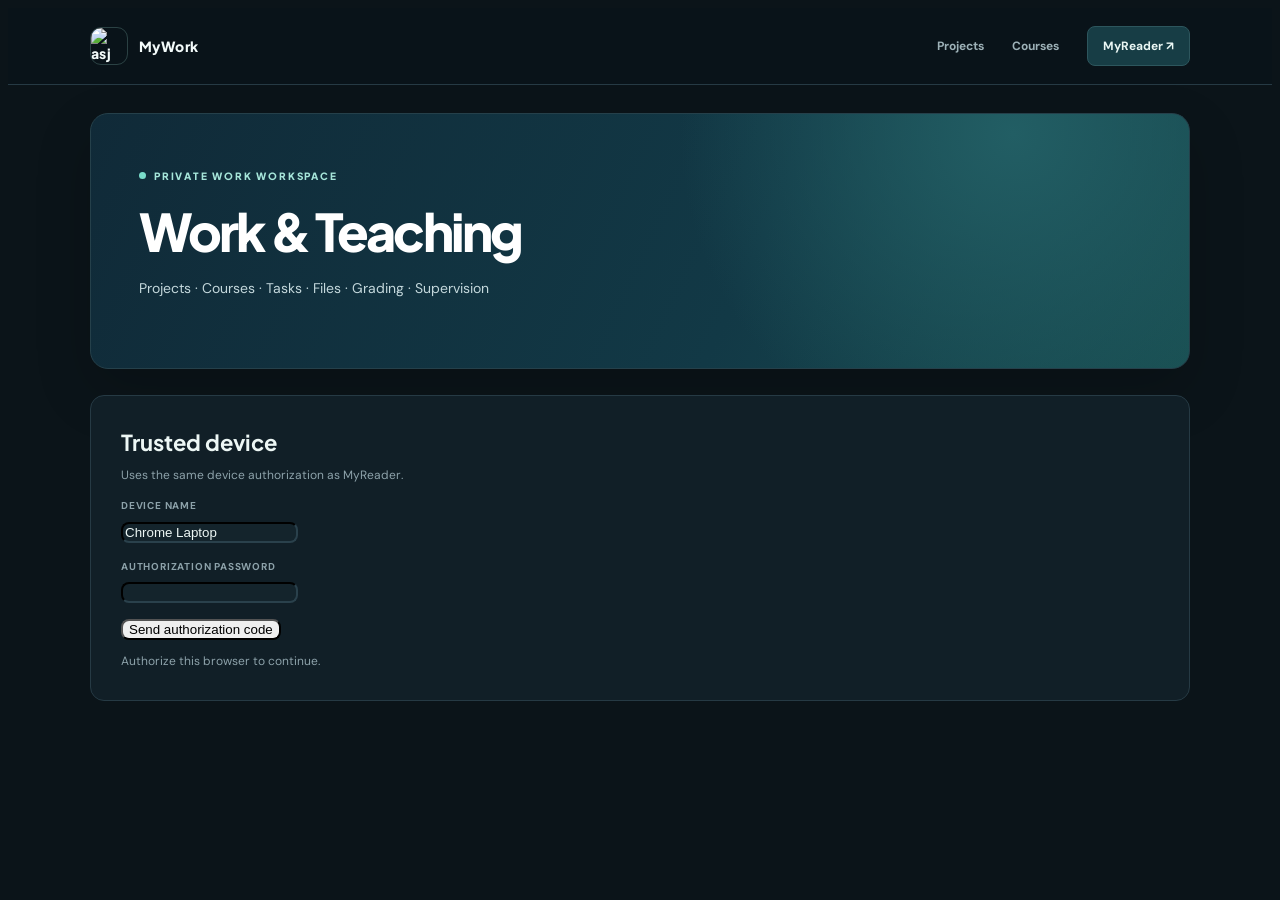
==== courses.html @ 747bf041 "Add files via upload" ====
<!doctype html>
<!-- V1_MYWORK_GITHUB_COURSES_20261114 -->
<!-- V262_SUPERVISION_ALL_GALLERIES_SCROLL_STABLE_20261012 -->
<!-- V261_CAPSTONE_PERSISTENT_THUMBNAILS_DRAGDROP_20261012 -->
<!-- V260_CAPSTONE_MOBILE_SNAKE_GALLERY_20261011 -->
<!-- V259_ORIGINAL_FORM_SUBMISSIONS_NO_FILE_COPY_20261009 -->
<!-- V258_FAST_ASSIGNMENT_QUEUE_PREFETCH_STATUS_20261009 -->
<!-- V257_COMPACT_ATTENDANCE_INLINE_NPM_DETAIL_RESUMABLE_CLOSE_20261009 -->
<!-- V254_OPEN_ASSIGNMENT_STATUS_IN_GRADES_20261008 -->
<!-- V256_COURSES_GRADING_BOARD_STUDENT_SEARCH_20261008 -->
<!-- V252_SUPERVISION_PROJECT_SNAKE_ADD_MENU_CAPSTONE_2COL_20261006 -->
<!-- V251_MANUAL_NAME_NORMALIZATION_POSITION_LOCK_20260929 -->
<!-- V250_DESKTOP_UPLOAD_SKRIPSI_BATCH_NAME_NORMALIZATION_20260929 -->
<!-- V249_CONTEXT_SENSITIVE_SUPERVISION_CONTENT_EDIT_20260929 -->
<!-- V248_FAST_SUPERVISION_TIMELINE_EDIT_UPLOAD_20260929 -->
<!-- V247_RECENCY_SUPERVISION_CONTINUITY_EDIT_ARCHIVE_20260929 -->
<!-- V246_SUPERVISION_PASS_CONTINUE_ACROSS_PERIODS_20260929 -->
<!-- V245_FIXED_SUPERVISION_MAGANG_CAPSTONE_SKRIPSI_20260928 -->
<!-- V244_MANUAL_REVOKE_ASSISTANT_ASSIGNMENT_20260926 -->
<!-- V243_PUBLIC_LINK_ASSISTANT_ACCESS_BACK_BUTTON_20260926 -->
<!-- V242_ASSISTANT_DRIVE_ACCESS_PREFETCH_1S_20260926 -->
<!-- V240_UPN_SUBMISSION_READER_POLISH_20260926 -->
<!-- V237_SCORE_ONLY_HIDE_EMPTY_UNMATCHED_20260925 -->
<!-- V235_DRIVE_IFRAME_DUAL_NEIGHBOR_PREFETCH_COMPACT_LIST_20260925 -->
<!-- V234_UNMATCHED_VIEW_ONLY_20260925 -->
<!-- V233_FAST_UNMATCHED_ROW_READER_20260925 -->
<!-- V232_UNMATCHED_ALWAYS_ABOVE_NOT_SUBMITTED_20260925 -->
<!-- V231_SYNC_STUDENTS_TO_GRADES_20260925 -->
<!-- V230_FAST_UNMATCHED_READER_20260925 -->
<!-- V228_SAFE_BASE_LIGHTWEIGHT_200_SUBMISSIONS_OPEN_REVIEW_20260925 -->
<!-- V224_REMOVE_CORRECTION_SWIPE_20260921 -->
<!doctype html>
<!-- V222_ASSISTANT_FINISH_REMINDER_OPTIMISTIC_20260921 -->
<!-- V220_STANDALONE_GMAIL_ASSISTANT_GATEWAY_20260920 -->
<!-- V215_ASSIGNMENT_PROGRESS_SORT_UNMATCHED_NPM_20260920 -->
<!-- V214_SCORE_TOP_RIGHT_QUESTION_PDF_TITLE_20260920 -->
<!-- V213_FAST_SCORE_CLASS_NO_NAV_PREFETCH_20260920 -->
<!-- V212_ASSIGNMENT_SUBMISSION_REVIEW_READER_20260919 -->
<!-- V211_GFORM_SHARE_TEXT_TOP_PROCESS_LOADER_20260919 -->
<!-- V210_STUDENT_STATUS_INACTIVE_ATTENDANCE_TELEGRAM_20260919 -->
<!-- V204_STARS_ATTENDANCE_DESTRUCTIVE_ASSIGNMENT_DELETE_20260918 -->
<!-- V202_COURSES_SIMPLE_WORKBOOK_FORMS_STARS_SCORING_20260918 -->
<html>
<head>
  <base target="_top">
  <meta charset="utf-8">
  <meta name="viewport" content="width=device-width, initial-scale=1, viewport-fit=cover">
  <meta name="referrer" content="no-referrer">
  <style>
    :root{color-scheme:dark;--bg:#111315;--paper:#181b1e;--paper2:#202428;--ink:#eef0ed;--muted:#9da39f;--line:#30363a;--accent:#8fb6a0;--accentStrong:#b6d7c2;--danger:#d78f8f;--warn:#d8bd7d;--shadow:0 14px 36px rgba(0,0,0,.28)}
    *{box-sizing:border-box}html,body{margin:0;min-height:100%;background:var(--bg);color:var(--ink)}body{font-family:Inter,ui-sans-serif,system-ui,-apple-system,BlinkMacSystemFont,"Segoe UI",sans-serif;overflow-x:hidden}
    button,input,select,textarea{font:inherit}button{touch-action:manipulation}a{color:var(--accentStrong)}
    .topbar{position:sticky;top:0;z-index:60;background:rgba(17,19,21,.97);backdrop-filter:blur(10px);border-bottom:1px solid var(--line);padding:10px 16px}.topInner{max-width:1280px;margin:0 auto;display:flex;align-items:center;gap:12px;min-height:40px}.brand{font:700 20px Georgia,serif;white-space:nowrap}.brandBtn{appearance:none;border:0;background:transparent;color:var(--ink);padding:0;margin:0;cursor:pointer}.brandBtn:hover{color:var(--accentStrong)}
    .surfaceNav{display:flex;align-items:center;gap:5px;padding-left:4px;border-left:1px solid var(--line)}.surfaceNav a{width:30px;height:30px;display:grid;place-items:center;border:1px solid transparent;border-radius:8px;text-decoration:none;color:var(--ink);font-size:16px}.surfaceNav a:hover{border-color:var(--accent);background:rgba(143,182,160,.04)}.surfaceNav a.active{border-color:var(--accent);background:rgba(143,182,160,.06)}
    .topLoader{position:fixed;top:14px;left:50%;transform:translateX(-50%);z-index:320;width:24px;height:24px;border-radius:50%;border:3px solid rgba(255,255,255,.14);border-top-color:var(--accentStrong);animation:spin .72s linear infinite;display:none;pointer-events:none}.topLoader.show{display:block}@keyframes spin{to{transform:translateX(-50%) rotate(360deg)}}
    .btn,.iconBtn,.mini{border:1px solid var(--line);background:transparent;color:var(--ink);cursor:pointer;text-decoration:none;transition:border-color .14s ease,color .14s ease,background .14s ease}.btn{border-radius:8px;padding:7px 10px;display:inline-flex;align-items:center;justify-content:center;gap:5px}.iconBtn{width:29px;height:29px;padding:0;display:grid;place-items:center;border-radius:8px}.mini{border-radius:7px;padding:4px 7px;font-size:9.5px}.btn:hover,.btn:focus-visible,.iconBtn:hover,.iconBtn:focus-visible,.mini:hover,.mini:focus-visible{border-color:var(--accent);color:var(--accentStrong);outline:none}.btn.activeMode{border-color:var(--accent);color:var(--accentStrong);background:rgba(143,182,160,.05)}.btn.danger,.mini.danger{color:#d98d8d}.btn:disabled,.mini:disabled,.iconBtn:disabled{opacity:.55;cursor:default}
    .refreshGlyph{display:inline-block;transform-origin:50% 50%}.iconBtn.refreshing .refreshGlyph{animation:refreshSpin .72s linear infinite}@keyframes refreshSpin{to{transform:rotate(360deg)}}
    input,select,textarea{width:100%;border:1px solid var(--line);border-radius:9px;background:var(--paper2);color:var(--ink);padding:9px 11px;outline:none}input:focus,select:focus,textarea:focus{border-color:var(--accent)}textarea{resize:vertical;line-height:1.5}
    .layout{max-width:1280px;margin:18px auto 40px;padding:0 18px;display:grid;grid-template-columns:360px minmax(0,1fr);gap:18px;align-items:start}.shelf{min-width:0}.periodBar{display:grid;grid-template-columns:minmax(0,1fr) 34px;gap:7px;margin-bottom:8px}.toolbar{display:flex;gap:7px;margin-bottom:7px}.search{flex:1}.countRow{display:flex;align-items:center;gap:6px;margin:0 0 8px}.courseCount{color:var(--muted);font-size:11px}.list{display:flex;flex-direction:column;gap:9px;max-height:calc(100dvh - 220px);overflow:auto;padding-right:3px;overscroll-behavior:contain}.courseCard{width:100%;text-align:left;border:1px solid var(--line);border-radius:11px;background:var(--paper);color:var(--ink);padding:12px;cursor:pointer}.courseCard:hover,.courseCard.active{border-color:var(--accent)}.courseTitle{font:700 15px/1.35 Georgia,serif}.courseMeta{font-size:10px;color:var(--muted);margin-top:4px;line-height:1.45}.courseActivity{font-size:9.5px;color:var(--accentStrong);margin-top:5px}
    .content{min-height:70vh;background:var(--paper);border:1px solid var(--line);border-radius:14px;padding:clamp(20px,4vw,42px);box-shadow:var(--shadow);min-width:0}.compactBack{display:none;margin-bottom:12px}.homeTop,.detailTop{display:flex;align-items:flex-start;justify-content:space-between;gap:12px;padding-bottom:15px;border-bottom:1px solid var(--line)}h2{margin:0;font:700 25px Georgia,serif}.muted{color:var(--muted);font-size:11px;line-height:1.5}.topActions{display:flex;align-items:center;justify-content:flex-end;gap:7px;flex-wrap:wrap}.folderPills{display:flex;gap:6px;flex-wrap:wrap;margin-top:8px}.folderPill{display:inline-flex;align-items:center;gap:5px;border:1px solid var(--line);background:var(--paper2);border-radius:7px;padding:4px 7px;font-size:10px;text-decoration:none;color:var(--accentStrong)}.folderPill:hover{border-color:var(--accent)}
    .homeRows{display:flex;flex-direction:column;gap:9px;margin-top:18px}.homeRow{border:1px solid var(--line);border-radius:10px;background:var(--paper2);padding:11px;cursor:pointer}.homeRow:hover{border-color:var(--accent)}.rowTitle{font:700 13px Georgia,serif}.rowMeta{font-size:10.5px;color:var(--muted);margin-top:4px;line-height:1.45}.rowActivity{font-size:10px;color:var(--accentStrong);margin-top:5px}
    .accordion{border-top:1px solid var(--line);margin-top:18px}.accHead{width:100%;border:0;background:transparent;color:var(--ink);padding:13px 0 10px;display:flex;align-items:center;justify-content:space-between;gap:10px;cursor:pointer;text-align:left}.accTitle{font:700 14px Georgia,serif;text-transform:uppercase;letter-spacing:.05em}.accLeft{display:flex;align-items:center;gap:8px}.triangle{font-size:11px;color:var(--muted);width:12px}.accMeta{font-size:10px;color:var(--muted)}.accBody{display:none;padding:0 0 4px}.accBody.open{display:block}.sectionTools{display:flex;justify-content:flex-end;gap:6px;margin-bottom:9px;flex-wrap:wrap}
    .taskList,.resourceList,.assignmentList{display:flex;flex-direction:column;gap:7px}.taskRow,.resourceRow,.assignmentRow{border:1px solid var(--line);border-radius:9px;background:var(--paper2);padding:9px 10px}.taskRow{display:flex;align-items:flex-start;gap:8px}.taskCheck{width:17px;height:17px;flex:0 0 17px;margin-top:1px;accent-color:var(--accent)}.taskMain{min-width:0;flex:1}.taskTitle{font-size:12px;font-weight:650;line-height:1.4}.taskDue,.subtle{font-size:9.5px;color:var(--muted);margin-top:3px}.pending{opacity:.72}.pendingText{color:var(--warn);font-size:9.5px}.errorText{color:#df9a9a;font-size:9.5px;margin-top:4px}.rowActions{display:flex;gap:4px;justify-content:flex-end;flex-wrap:wrap;margin-top:7px}.resourceLink{color:var(--ink);text-decoration:none;font-weight:650;font-size:12px}.resourceLink:hover{text-decoration:underline}.resourceNote{font-size:10.5px;color:#cfd4d1;line-height:1.45;margin-top:5px;white-space:pre-wrap}.assignmentTop{display:flex;align-items:flex-start;justify-content:space-between;gap:8px}.assignmentTitle{font-weight:700;font-size:12px}.assignmentLinks{display:flex;gap:5px;flex-wrap:wrap;margin-top:7px}.badge{display:inline-flex;border:1px solid var(--line);border-radius:999px;padding:2px 6px;font-size:9px;color:var(--muted)}.badge.open{color:#a8d8b8}.badge.closed{color:#d4d7d5}.placeholder{border:1px dashed var(--line);border-radius:10px;padding:16px;color:var(--muted);font-size:11px;text-align:center}
    .editPanel{border-top:1px solid var(--line);margin-top:22px;padding-top:16px}.dangerPanel{border:1px solid #5a3f3f;border-radius:10px;padding:11px;background:rgba(120,55,55,.05)}.dangerPanel h4{margin:0 0 5px;font:700 12px Georgia,serif;color:#e4a1a1}.dangerPanel .muted{margin-bottom:9px}.classChips{display:flex;gap:5px;flex-wrap:wrap;margin-top:7px}.chip{display:inline-flex;align-items:center;border:1px solid var(--line);border-radius:999px;padding:3px 7px;font-size:9.5px;color:var(--ink);background:var(--paper2)}
    .deviceFooter{max-width:1280px;margin:0 auto;display:flex;justify-content:flex-end;gap:4px;padding:10px 16px 14px;color:var(--muted);font-size:10.5px}.deviceFooter strong{color:var(--ink)}.deviceFooter button{border:0;background:transparent;color:#d67d7d;text-decoration:underline;cursor:pointer;padding:0;font:inherit}
    .toast{position:fixed;right:18px;bottom:18px;z-index:500;max-width:min(380px,calc(100vw - 36px));background:#24302a;color:#e8f3ec;border:1px solid #405347;border-radius:10px;padding:9px 12px;font-size:12px;line-height:1.4;box-shadow:var(--shadow);display:none}.toast.show{display:block}.toast.error{background:#302525;border-color:#684343;color:#f0d3d3}
    .modalBackdrop{position:fixed;inset:0;z-index:400;background:rgba(0,0,0,.62);display:none;align-items:center;justify-content:center;padding:18px}.modalBackdrop.show{display:flex}.modal{width:min(560px,100%);max-height:88dvh;overflow:auto;background:var(--paper);border:1px solid var(--line);border-radius:14px;box-shadow:var(--shadow);padding:18px}.modalHead{display:flex;align-items:flex-start;justify-content:space-between;gap:10px;padding-bottom:12px;border-bottom:1px solid var(--line)}.modalHead h3{margin:0;font:700 20px Georgia,serif}.modalBody{padding-top:12px}.field{margin:9px 0}.field label{display:block;font-size:9px;color:var(--muted);text-transform:uppercase;letter-spacing:.05em;margin-bottom:5px}.grid2{display:grid;grid-template-columns:1fr 1fr;gap:8px}.actions{display:flex;justify-content:flex-end;gap:7px;margin-top:12px;flex-wrap:wrap}.manageRows{display:flex;flex-direction:column;gap:8px}.manageRow{border:1px solid var(--line);border-radius:9px;padding:9px 10px;background:var(--paper2);display:flex;align-items:center;justify-content:space-between;gap:10px}.manageMain{min-width:0}.manageTitle{font-weight:700;font-size:12px}.manageMeta{font-size:9.5px;color:var(--muted);margin-top:3px}.manageActions{display:flex;gap:5px;align-items:center;flex-wrap:wrap;justify-content:flex-end}.confirmSteps{display:flex;gap:5px;flex-wrap:wrap}.hidden{display:none!important}
    @media(max-width:900px),(orientation:portrait) and (max-width:1100px){.layout{grid-template-columns:1fr;padding:0 12px;margin-top:12px}.list{max-height:none;overflow:visible}.content{min-height:65vh;padding:18px}body:not(.detailOpen):not(.homeOpen) .content{display:none!important}body.detailOpen .shelf,body.homeOpen .shelf{display:none!important}body.detailOpen .content,body.homeOpen .content{display:block!important}body.detailOpen .compactBack,body.homeOpen .compactBack{display:inline-flex}}
    @media(max-width:650px){.topbar{padding:8px 10px}.brand{font-size:17px}.surfaceNav a{width:28px;height:28px}.layout{padding:0 10px}.content{padding:14px;border-radius:12px}.homeTop,.detailTop{flex-direction:column}.topActions{width:100%;justify-content:flex-start}.grid2{grid-template-columns:1fr}.manageRow{align-items:flex-start;flex-direction:column}.manageActions{justify-content:flex-start}.deviceFooter{padding:9px 12px 14px}}
  </style>
  <link rel="stylesheet" href="portfolio-dark.css?v=1">
  <script src="mywork-shim.js?v=1"></script>
</head>
<body>
  <div class="topLoader show" id="topLoader" aria-label="Loading"></div>
  <header class="topbar">
    <div class="topInner">
      <button class="brand brandBtn" type="button" onclick="openCoursesHome()">賈旺's Courses</button>
      <nav class="surfaceNav" aria-label="Work Manager modules">
        <a href="projects.html" target="_top" title="Projects">🏭</a>
        <a href="courses.html" target="_top" title="Courses" class="active">🎓</a>
      </nav>
    </div>
  </header>

  <main class="layout">
    <aside class="shelf">
      <div class="periodBar">
        <select id="periodSelect" onchange="changePeriod(this.value)"></select>
        <button class="iconBtn" type="button" title="Add period" aria-label="Add period" onclick="openAddPeriodModal()">+</button>
      </div>
      <div class="toolbar"><input id="courseSearch" class="search" placeholder="Search courses…" oninput="SEARCH=this.value;renderCourseList()"></div>
      <div class="countRow"><button class="iconBtn" id="refreshBtn" type="button" onclick="refreshCourses(this)" title="Refresh" aria-label="Refresh"><span class="refreshGlyph">↻</span></button><div class="courseCount" id="courseCount">0 courses</div></div>
      <div class="list" id="courseList"></div>
    </aside>
    <section class="content" id="content"></section>
  </main>

  <div class="deviceFooter">Accessing from <strong id="deviceNameMini">—</strong> · <button type="button" onclick="revokeCurrentDevice()">Revoke</button></div>
  <div class="toast" id="toast"></div>
  <div class="modalBackdrop" id="modalBackdrop" onclick="modalBackdropClick(event)"><div class="modal" id="modal"></div></div>

<script>
var BASE_ACCESS_KEY='__MYREADER_ACCESS__';
var URL_DEVICE_TOKEN='';
var PROJECTS_URL='projects.html';
var COURSES_URL='courses.html';
var DEVICE_TOKEN='',DEVICE_FINGERPRINT='',ACCESS_KEY='';
var TOKEN_STORAGE_KEY='JAW_RESEARCH_LIBRARY_DEVICE_V108';
var DEVICE_NAME_STORAGE_KEY='JAW_RESEARCH_LIBRARY_DEVICE_NAME_V119';
var HOME=null,MASTER=null,SEARCH='',SELECTED_PERIOD_ID='',CURRENT_TEACHING_ID='',EDIT_MODE=false;
var ACTIVITY_SUMMARY={},OPEN_SECTIONS={},TASKS={},RESOURCES={},ASSIGNMENTS={},STUDENTS={},GRADES={};
var LOADING_TASKS={},LOADING_RESOURCES={},LOADING_ASSIGNMENTS={},LOADING_STUDENTS={},LOADING_GRADES={},TASK_SYNC_AT={};
var toastTimer=null,DELETE_RESOURCE_ARMED='',DELETE_TASK_ARMED='',DELETE_ASSIGNMENT_ARMED='',REMOVE_TEACHING_STAGE=0,DELETE_COURSE_STAGE=0,EDITING_COURSE_ID='';
var HOME_CACHE_PREFIX='JAW_COURSES_HOME_V200_';
var MASTER_CACHE_PREFIX='JAW_COURSES_MASTER_V200_';
var SECTION_CACHE_PREFIX='JAW_COURSES_SECTION_V200_';
var PERIOD_STORAGE_KEY='JAW_COURSES_PERIOD_V200';

function esc(v){return String(v==null?'':v).replace(/&/g,'&amp;').replace(/</g,'&lt;').replace(/>/g,'&gt;').replace(/"/g,'&quot;').replace(/'/g,'&#039;')}
function errText(e){return e&&e.message?e.message:String(e||'Unknown error')}
function toast(msg,error){var e=document.getElementById('toast');e.textContent=String(msg||'');e.classList.toggle('error',!!error);e.classList.add('show');clearTimeout(toastTimer);toastTimer=setTimeout(function(){e.classList.remove('show','error')},error?3600:2200)}
function showLoader(){document.getElementById('topLoader').classList.add('show')}
function hideLoader(){document.getElementById('topLoader').classList.remove('show')}
function detectName(){var ua=String(navigator.userAgent||''),p=String(navigator.platform||''),t=Number(navigator.maxTouchPoints||0);if(/iPhone/i.test(ua))return'iPhone';if(/iPad/i.test(ua)||(p==='MacIntel'&&t>1))return'iPad';if(/Android/i.test(ua))return'Android';if(/Chrome|CriOS/i.test(ua))return'Chrome Laptop';if(/Safari/i.test(ua))return'Safari';return'Personal device'}
function fingerprint(){var ua=String(navigator.userAgent||''),p=String(navigator.platform||''),t=Number(navigator.maxTouchPoints||0),sw=Math.min(Number(screen.width||0),Number(screen.height||0)),sh=Math.max(Number(screen.width||0),Number(screen.height||0)),dpr=Math.round(Number(devicePixelRatio||1)*100)/100;var f='Browser';if(/CriOS/i.test(ua))f='Chrome-iOS';else if(/Chrome/i.test(ua))f='Chrome';else if(/Safari/i.test(ua))f='Safari';var c='Desktop';if(/iPhone/i.test(ua))c='iPhone';else if(/iPad/i.test(ua)||(p==='MacIntel'&&t>1))c='iPad';else if(/Android/i.test(ua))c='Android';var tz='';try{tz=Intl.DateTimeFormat().resolvedOptions().timeZone||''}catch(e){}return[c,f,p,sw+'x'+sh,'dpr:'+dpr,'touch:'+t,'lang:'+String(navigator.language||''),'tz:'+tz,'depth:'+Number(screen.colorDepth||0)].join('|')}
function savedToken(){try{return String(URL_DEVICE_TOKEN||localStorage.getItem(TOKEN_STORAGE_KEY)||localStorage.getItem('JAW_ANNOTATED_DEVICE_TOKEN_V75')||'').trim()}catch(e){return String(URL_DEVICE_TOKEN||'').trim()}}
function accessKey(){return BASE_ACCESS_KEY+'::D:'+String(DEVICE_TOKEN||'')+'::F:'+encodeURIComponent(String(DEVICE_FINGERPRINT||''))}
function isAuthError(e){var t=errText(e).toLowerCase();return t.indexOf('unauthorized')>=0||t.indexOf('access denied')>=0||t.indexOf('different browser/device')>=0}
function clearToken(){try{localStorage.removeItem(TOKEN_STORAGE_KEY);localStorage.removeItem('JAW_ANNOTATED_DEVICE_TOKEN_V75')}catch(e){}}
function failKeepUi(e){hideLoader();if(isAuthError(e)){clearToken();toast('Device authorization expired. Open 賈旺\'s Note Book and authorize this browser again.',true);return}toast(errText(e),true)}
function revokeCurrentDevice(){if(!DEVICE_TOKEN||!ACCESS_KEY)return;google.script.run.withSuccessHandler(function(){clearToken();location.href=COURSES_URL.split('&device=')[0]}).withFailureHandler(function(e){toast(errText(e),true)}).revokeLiteratureCurrentDeviceV62(DEVICE_TOKEN,DEVICE_FINGERPRINT,ACCESS_KEY)}
function tmpId(prefix){return'TMP-'+prefix+'-'+Date.now()+'-'+Math.random().toString(36).slice(2,7)}
function isPendingId(id){return String(id||'').indexOf('TMP-')===0}
function compact(){return window.matchMedia('(max-width:900px), (orientation:portrait) and (max-width:1100px)').matches}
function periodLabel(p){return p?String(p.Label||([p.Term,p.Academic_Year].filter(Boolean).join(' '))):''}
function selectedPeriod(){return(HOME&&HOME.periods||[]).find(function(p){return p.Period_ID===SELECTED_PERIOD_ID})||null}
function currentTeaching(){return(HOME&&HOME.teachings||[]).find(function(t){return t.Teaching_ID===CURRENT_TEACHING_ID})||null}
function courseById(id){return(MASTER&&MASTER.courses||[]).find(function(c){return c.Course_ID===id})||null}
function classesText(arr){var x=Array.isArray(arr)?arr:[];return x.length?x.join(' · '):'No class labels'}
function dueLabel(v){if(!v)return'No deadline';var d=new Date(v+'T00:00:00');if(isNaN(d))return String(v);var today=new Date();today.setHours(0,0,0,0);var days=Math.round((d-today)/86400000);if(days<0)return'Overdue '+Math.abs(days)+'d';if(days===0)return'Due today';if(days===1)return'Due tomorrow';return'Due '+d.toLocaleDateString(undefined,{day:'numeric',month:'short'})}
function assignmentDeadline(v){if(!v)return'No deadline';var d=new Date(v);return isNaN(d)?String(v):d.toLocaleString(undefined,{day:'numeric',month:'short',hour:'2-digit',minute:'2-digit'})}
function normalizeClassesText(v){return String(v||'').split(/[;,\s]+/).map(function(x){return x.trim().toUpperCase()}).filter(Boolean).filter(function(x,i,a){return a.indexOf(x)===i})}
function isUrl(v){return/^https?:\/\//i.test(String(v||'').trim())}

function saveHomeCache(){try{if(HOME&&SELECTED_PERIOD_ID)sessionStorage.setItem(HOME_CACHE_PREFIX+SELECTED_PERIOD_ID,JSON.stringify({t:Date.now(),data:HOME}))}catch(e){}}
function getHomeCache(periodId){try{var raw=sessionStorage.getItem(HOME_CACHE_PREFIX+periodId);if(!raw)return null;var x=JSON.parse(raw);return x&&x.data&&Date.now()-Number(x.t||0)<300000?x.data:null}catch(e){return null}}
function saveMasterCache(){try{if(MASTER)sessionStorage.setItem(MASTER_CACHE_PREFIX+SELECTED_PERIOD_ID,JSON.stringify({t:Date.now(),data:MASTER}))}catch(e){}}
function getMasterCache(){try{var raw=sessionStorage.getItem(MASTER_CACHE_PREFIX+SELECTED_PERIOD_ID);if(!raw)return null;var x=JSON.parse(raw);return x&&x.data&&Date.now()-Number(x.t||0)<300000?x.data:null}catch(e){return null}}
function secKey(id,name){return SECTION_CACHE_PREFIX+id+'_'+name}
function saveSectionCache(id,name,data){try{sessionStorage.setItem(secKey(id,name),JSON.stringify({t:Date.now(),data:data}))}catch(e){}}
function getSectionCache(id,name){try{var raw=sessionStorage.getItem(secKey(id,name));if(!raw)return null;var x=JSON.parse(raw);return x&&x.data&&Date.now()-Number(x.t||0)<300000?x.data:null}catch(e){return null}}
function clearSectionCaches(id){['tasks','materials','assignments','students','grades'].forEach(function(n){try{sessionStorage.removeItem(secKey(id,n))}catch(e){}})}
function saveSelectedPeriod(){try{if(SELECTED_PERIOD_ID)sessionStorage.setItem(PERIOD_STORAGE_KEY,SELECTED_PERIOD_ID)}catch(e){}}
function getSavedPeriod(){try{return String(sessionStorage.getItem(PERIOD_STORAGE_KEY)||'')}catch(e){return''}}
function clearSessionPrefix(prefix){try{var keys=[];for(var i=0;i<sessionStorage.length;i++){var k=sessionStorage.key(i);if(k&&k.indexOf(prefix)===0)keys.push(k)}keys.forEach(function(k){sessionStorage.removeItem(k)})}catch(e){}}

function init(){DEVICE_TOKEN=savedToken();if(!DEVICE_TOKEN){if(typeof window.myReaderNavigateV3==='function')window.myReaderNavigateV3('index.html');else window.top.location.href='index.html';return}DEVICE_FINGERPRINT=fingerprint();ACCESS_KEY=accessKey();var dn='';try{dn=String(localStorage.getItem(DEVICE_NAME_STORAGE_KEY)||'')}catch(e){}document.getElementById('deviceNameMini').textContent=dn||detectName();SELECTED_PERIOD_ID=getSavedPeriod();loadHome(false)}

function loadHome(force){var painted=false;if(!force&&SELECTED_PERIOD_ID){var cached=getHomeCache(SELECTED_PERIOD_ID);if(cached){HOME=cached;SELECTED_PERIOD_ID=HOME.selectedPeriodId||SELECTED_PERIOD_ID;renderPeriodSelect();renderCourseList();if(!CURRENT_TEACHING_ID)renderHome(!compact());hideLoader();painted=true;setTimeout(loadActivitySummary,0)}}if(!painted)showLoader();google.script.run.withSuccessHandler(function(data){HOME=data||{periods:[],teachings:[]};SELECTED_PERIOD_ID=HOME.selectedPeriodId||'';saveSelectedPeriod();saveHomeCache();renderPeriodSelect();renderCourseList();if(CURRENT_TEACHING_ID){if(currentTeaching())renderTeaching();else openCoursesHome()}else renderHome(!compact());hideLoader();setTimeout(loadActivitySummary,0)}).withFailureHandler(failKeepUi).getCoursesHomeV200(SELECTED_PERIOD_ID,ACCESS_KEY,!!force)}
function refreshCourses(btn){if(btn){btn.disabled=true;btn.classList.add('refreshing')}google.script.run.withSuccessHandler(function(data){if(btn){btn.disabled=false;btn.classList.remove('refreshing')}HOME=data||{periods:[],teachings:[]};SELECTED_PERIOD_ID=HOME.selectedPeriodId||SELECTED_PERIOD_ID;saveSelectedPeriod();saveHomeCache();renderPeriodSelect();renderCourseList();if(CURRENT_TEACHING_ID&&currentTeaching()){renderTeaching();refreshLoadedSections()}else if(CURRENT_TEACHING_ID){openCoursesHome()}else renderHome(document.body.classList.contains('homeOpen'));toast('Courses refreshed.');setTimeout(loadActivitySummary,0)}).withFailureHandler(function(e){if(btn){btn.disabled=false;btn.classList.remove('refreshing')}failKeepUi(e)}).getCoursesHomeV200(SELECTED_PERIOD_ID,ACCESS_KEY,true)}
function renderPeriodSelect(){var sel=document.getElementById('periodSelect'),rows=HOME&&HOME.periods||[];sel.innerHTML=rows.length?rows.map(function(p){return'<option value="'+esc(p.Period_ID)+'" '+(p.Period_ID===SELECTED_PERIOD_ID?'selected':'')+'>'+esc(periodLabel(p))+'</option>'}).join(''):'<option value="">No period yet</option>'}
function changePeriod(id){SELECTED_PERIOD_ID=String(id||'');saveSelectedPeriod();CURRENT_TEACHING_ID='';EDIT_MODE=false;ACTIVITY_SUMMARY={};MASTER=null;var cache=getHomeCache(SELECTED_PERIOD_ID);if(cache){HOME=cache;renderPeriodSelect();renderCourseList();renderHome(!compact());hideLoader();setTimeout(loadActivitySummary,0);google.script.run.withSuccessHandler(function(data){HOME=data;saveHomeCache();renderPeriodSelect();renderCourseList();if(!CURRENT_TEACHING_ID)renderHome(document.body.classList.contains('homeOpen'));setTimeout(loadActivitySummary,0)}).withFailureHandler(function(){}).getCoursesHomeV200(SELECTED_PERIOD_ID,ACCESS_KEY,false)}else{showLoader();google.script.run.withSuccessHandler(function(data){HOME=data;saveHomeCache();renderPeriodSelect();renderCourseList();renderHome(!compact());hideLoader();setTimeout(loadActivitySummary,0)}).withFailureHandler(failKeepUi).getCoursesHomeV200(SELECTED_PERIOD_ID,ACCESS_KEY,false)}}

function renderCourseList(){var host=document.getElementById('courseList'),q=String(SEARCH||'').trim().toLowerCase(),rows=(HOME&&HOME.teachings||[]).filter(function(t){return!q||[t.Course_Name,t.Course_Code,(t.Classes||[]).join(' ')].join(' ').toLowerCase().indexOf(q)>=0});var old=host.scrollTop;document.getElementById('courseCount').textContent=rows.length+' course'+(rows.length===1?'':'s');host.innerHTML=rows.length?rows.map(function(t){var a=ACTIVITY_SUMMARY[t.Teaching_ID]||{},activity=[];if(Number(a.openTasks||0))activity.push(a.openTasks+' task'+(Number(a.openTasks)===1?'':'s'));if(a.nextAssignment)activity.push('Next: '+a.nextAssignment.Title);return'<button class="courseCard '+(CURRENT_TEACHING_ID===t.Teaching_ID?'active':'')+'" type="button" onclick="openTeaching(\''+esc(t.Teaching_ID)+'\')"><div class="courseTitle">'+esc(t.Course_Name)+(t.pending?' <span class="pendingText">⏳</span>':'')+'</div><div class="courseMeta">'+esc(classesText(t.Classes))+'</div>'+(activity.length?'<div class="courseActivity">'+esc(activity.join(' · '))+'</div>':'')+'</button>'}).join(''):'<div class="muted">No courses in this period.</div>';host.scrollTop=old}
function openCoursesHome(){CURRENT_TEACHING_ID='';EDIT_MODE=false;document.body.classList.remove('detailOpen');renderCourseList();renderHome(true)}
function accordionOpen(name){return!!OPEN_SECTIONS[CURRENT_TEACHING_ID+'::'+name]}
function hydrateSectionFromSession(id,name){var cached=getSectionCache(id,name);if(!cached)return;if(name==='tasks'&&TASKS[id]===undefined)TASKS[id]=cached;if(name==='materials'&&RESOURCES[id]===undefined)RESOURCES[id]=cached;if(name==='assignments'&&ASSIGNMENTS[id]===undefined)ASSIGNMENTS[id]=cached;if(name==='students'&&STUDENTS[id]===undefined)STUDENTS[id]=cached;if(name==='grades'&&GRADES[id]===undefined)GRADES[id]=cached}
function renderTasks(rows,id){if(rows===undefined)return'<div class="placeholder">'+(LOADING_TASKS[id]?'Loading tasks…':'Open this section to load tasks.')+'</div>';rows=rows||[];var todo=rows.filter(function(x){return x.Status!=='DONE'}),done=rows.filter(function(x){return x.Status==='DONE'});return'<div class="sectionTools"><button class="btn" type="button" onclick="openTaskModal()">+ Task</button></div><div class="taskList">'+(todo.length?todo.map(taskRow).join(''):'<div class="placeholder">No open tasks.</div>')+(done.length?'<div class="subtle" style="margin-top:4px">Completed</div>'+done.map(taskRow).join(''):'')+'</div>'}
function taskRow(x){var armed=DELETE_TASK_ARMED===x.Task_ID;return'<div class="taskRow '+(x.Sync_Pending?'pending':'')+'"><input class="taskCheck" type="checkbox" '+(x.Status==='DONE'?'checked':'')+' onchange="toggleTaskDone(\''+esc(x.Task_ID)+'\',this.checked)"><div class="taskMain"><div class="taskTitle">'+esc(x.Title)+(x.Sync_Pending?' <span class="pendingText">⏳</span>':'')+'</div><div class="taskDue">'+esc(dueLabel(x.Due_Date))+(x.Google_Error?' · sync issue':'')+'</div>'+(x.Google_Error?'<div class="errorText">'+esc(x.Google_Error)+'</div>':'')+(EDIT_MODE&&!isPendingId(x.Task_ID)?'<div class="rowActions"><button class="mini danger" onclick="armDeleteTask(\''+esc(x.Task_ID)+'\')">'+(armed?'Yes, delete':'Delete')+'</button></div>':'')+'</div></div>'}
function openTaskModal(){openModal('<div class="modalHead"><h3>Add Task</h3><button class="iconBtn" onclick="closeModal()">×</button></div><div class="modalBody"><div class="field"><label>Task</label><input id="taskTitle" placeholder="Prepare quiz questions"></div><div class="field"><label>Deadline (optional)</label><input id="taskDue" type="date"></div><div class="actions"><button class="btn" onclick="closeModal()">Cancel</button><button class="btn" onclick="saveTask()">Add Task</button></div></div>')}
function armDeleteTask(taskId){var id=CURRENT_TEACHING_ID;if(DELETE_TASK_ARMED!==taskId){DELETE_TASK_ARMED=taskId;renderTeaching();return}var rows=TASKS[id]||[],idx=rows.findIndex(function(x){return x.Task_ID===taskId});if(idx<0)return;var old=rows[idx];rows.splice(idx,1);DELETE_TASK_ARMED='';renderTeaching();google.script.run.withSuccessHandler(function(){saveSectionCache(id,'tasks',rows);toast('Task deleted.')}).withFailureHandler(function(e){rows.splice(idx,0,old);renderTeaching();failKeepUi(e)}).deleteCourseTaskV200(taskId,ACCESS_KEY)}

function openAddPeriodModal(){openModal('<div class="modalHead"><h3>Add Period</h3><button class="iconBtn" onclick="closeModal()">×</button></div><div class="modalBody"><div class="grid2"><div class="field"><label>Academic year</label><input id="periodYear" placeholder="2026/2027"></div><div class="field"><label>Semester</label><select id="periodTerm"><option>Gasal</option><option>Genap</option></select></div><div class="field"><label>Start from</label><input id="periodStart" type="date"></div><div class="field"><label>To</label><input id="periodEnd" type="date"></div></div><div class="actions"><button class="btn" onclick="closeModal()">Cancel</button><button class="btn" id="savePeriodBtn" onclick="savePeriod()">Add Period</button></div></div>')}
function savePeriod(){var y=String(document.getElementById('periodYear').value||'').trim(),term=String(document.getElementById('periodTerm').value||''),s=String(document.getElementById('periodStart').value||''),e=String(document.getElementById('periodEnd').value||''),b=document.getElementById('savePeriodBtn');if(!y||!s||!e){toast('Complete the period details.',true);return}b.disabled=true;b.textContent='Adding…';google.script.run.withSuccessHandler(function(r){closeModal();var p=r.period;HOME.periods=(HOME.periods||[]).concat([p]);HOME.periods.sort(function(a,b){return String(b.Start_Date||'').localeCompare(String(a.Start_Date||''))});SELECTED_PERIOD_ID=p.Period_ID;HOME.selectedPeriodId=p.Period_ID;HOME.teachings=[];MASTER=null;saveSelectedPeriod();saveHomeCache();renderPeriodSelect();renderCourseList();renderHome(true);toast('Period added.')}).withFailureHandler(function(err){b.disabled=false;b.textContent='Add Period';failKeepUi(err)}).addPeriodV200(y,term,s,e,ACCESS_KEY)}

function openManageCoursesModal(){MASTER=getMasterCache()||MASTER;if(MASTER){renderManageCoursesModal();return}openModal('<div class="modalHead"><div><h3>Manage Courses</h3><div class="muted">'+esc(periodLabel(selectedPeriod()))+'</div></div><button class="iconBtn" onclick="closeModal()">×</button></div><div class="modalBody"><div class="placeholder">Loading courses…</div></div>');google.script.run.withSuccessHandler(function(r){MASTER=r||{courses:[],teachingByCourse:{}};saveMasterCache();renderManageCoursesModal()}).withFailureHandler(function(e){closeModal();failKeepUi(e)}).getCoursesMasterV200(SELECTED_PERIOD_ID,ACCESS_KEY,false)}
function renderManageCoursesModal(){var p=selectedPeriod(),by=MASTER&&MASTER.teachingByCourse||{},rows=(MASTER&&MASTER.courses||[]).map(function(c){var link=by[c.Course_ID],meta=link?'Added · '+classesText(link.Classes):(p?'Not added to '+periodLabel(p):'No period selected');return'<div class="manageRow"><div class="manageMain"><div class="manageTitle">'+esc(c.Course_Name)+'</div><div class="manageMeta">'+esc(c.Course_Code||'')+(c.Course_Code?' · ':'')+esc(meta)+'</div></div><div class="manageActions"><button class="mini" onclick="openEditCourseModal(\''+esc(c.Course_ID)+'\')">✎</button>'+(link?'<button class="mini" onclick="closeModal();openTeaching(\''+esc(link.Teaching_ID)+'\')">Open</button>':'<button class="mini" onclick="openAddToPeriodModal(\''+esc(c.Course_ID)+'\')">Add to this period</button>')+'</div></div>'}).join('');openModal('<div class="modalHead"><div><h3>Manage Courses</h3><div class="muted">'+esc(p?periodLabel(p):'No period selected')+'</div></div><button class="iconBtn" onclick="closeModal()">×</button></div><div class="modalBody"><div class="actions" style="margin-top:0;margin-bottom:12px"><button class="btn" onclick="openAddCourseModal()">+ Add Course</button></div><div class="manageRows">'+(rows||'<div class="placeholder">No courses yet.</div>')+'</div></div>')}
function openAddCourseModal(){openModal('<div class="modalHead"><h3>Add Course</h3><button class="iconBtn" onclick="closeModal()">×</button></div><div class="modalBody"><div class="field"><label>Course name</label><input id="courseName" placeholder="Matematika 1"></div><div class="field"><label>Code (optional)</label><input id="courseCode"></div><div class="actions"><button class="btn" onclick="renderManageCoursesModal()">Back</button><button class="btn" onclick="saveCourse()">Add Course</button></div></div>')}
function saveCourse(){var n=String(document.getElementById('courseName').value||'').trim(),c=String(document.getElementById('courseCode').value||'').trim();if(!n){toast('Course name is required.',true);return}google.script.run.withSuccessHandler(function(r){if(!MASTER)MASTER={courses:[],teachingByCourse:{}};clearSessionPrefix(MASTER_CACHE_PREFIX);MASTER.courses=(MASTER.courses||[]).concat([r.course]).sort(function(a,b){return a.Course_Name.localeCompare(b.Course_Name)});saveMasterCache();renderManageCoursesModal();toast('Course added.')}).withFailureHandler(failKeepUi).addCourseV200(n,c,ACCESS_KEY)}
function openEditCourseModal(courseId){var c=courseById(courseId);if(!c)return;EDITING_COURSE_ID=courseId;DELETE_COURSE_STAGE=0;renderEditCourseModal()}
function saveEditCourse(){var c=courseById(EDITING_COURSE_ID),n=String(document.getElementById('editCourseName').value||'').trim(),code=String(document.getElementById('editCourseCode').value||'').trim();if(!c||!n){toast('Course name is required.',true);return}var before={Course_Name:c.Course_Name,Course_Code:c.Course_Code};c.Course_Name=n;c.Course_Code=code;(HOME.teachings||[]).forEach(function(t){if(t.Course_ID===c.Course_ID){t.Course_Name=n;t.Course_Code=code}});clearSessionPrefix(HOME_CACHE_PREFIX);clearSessionPrefix(MASTER_CACHE_PREFIX);saveHomeCache();renderCourseList();google.script.run.withSuccessHandler(function(r){Object.assign(c,r.course);saveMasterCache();saveHomeCache();renderManageCoursesModal();if(CURRENT_TEACHING_ID)renderTeaching();else renderHome(document.body.classList.contains('homeOpen'));toast('Course updated.')}).withFailureHandler(function(e){c.Course_Name=before.Course_Name;c.Course_Code=before.Course_Code;(HOME.teachings||[]).forEach(function(t){if(t.Course_ID===c.Course_ID){t.Course_Name=before.Course_Name;t.Course_Code=before.Course_Code}});renderCourseList();failKeepUi(e)}).updateCourseV200(c.Course_ID,n,code,ACCESS_KEY)}
function deleteCourseStep(){DELETE_COURSE_STAGE++;if(DELETE_COURSE_STAGE<3){renderEditCourseModal();return}var id=EDITING_COURSE_ID,course=courseById(id),courseIndex=(MASTER.courses||[]).findIndex(function(x){return x.Course_ID===id}),removedTeachings=(HOME.teachings||[]).filter(function(t){return t.Course_ID===id});MASTER.courses=MASTER.courses.filter(function(x){return x.Course_ID!==id});if(MASTER.teachingByCourse)delete MASTER.teachingByCourse[id];HOME.teachings=HOME.teachings.filter(function(t){return t.Course_ID!==id});removedTeachings.forEach(function(t){clearSectionCaches(t.Teaching_ID)});clearSessionPrefix(HOME_CACHE_PREFIX);clearSessionPrefix(MASTER_CACHE_PREFIX);saveMasterCache();saveHomeCache();EDITING_COURSE_ID='';DELETE_COURSE_STAGE=0;renderManageCoursesModal();renderCourseList();if(!CURRENT_TEACHING_ID)renderHome(document.body.classList.contains('homeOpen'));google.script.run.withSuccessHandler(function(){toast('Course deleted. Drive files were kept.')}).withFailureHandler(function(e){if(course)MASTER.courses.splice(Math.max(0,courseIndex),0,course);HOME.teachings=HOME.teachings.concat(removedTeachings);removedTeachings.forEach(function(t){MASTER.teachingByCourse[t.Course_ID]={Teaching_ID:t.Teaching_ID,Classes:t.Classes}});saveMasterCache();saveHomeCache();renderCourseList();failKeepUi(e)}).deleteCourseV200(id,'DELETE::'+id+'::SURE',ACCESS_KEY)}

function openModal(html){document.getElementById('modal').innerHTML=html;document.getElementById('modalBackdrop').classList.add('show')}
function closeModal(){document.getElementById('modalBackdrop').classList.remove('show');document.getElementById('modal').innerHTML=''}
function modalBackdropClick(e){if(e.target&&e.target.id==='modalBackdrop')closeModal()}

document.addEventListener('DOMContentLoaded',init);

</script>

<style id="v201-courses-overrides">
  .alwaysSection{border-top:1px solid var(--line);margin-top:18px;padding-top:13px}
  .alwaysSectionHead{display:flex;align-items:center;justify-content:space-between;gap:10px;margin-bottom:10px}
  .alwaysSectionTitle{font:700 14px Georgia,serif;text-transform:uppercase;letter-spacing:.05em}
  .alwaysSectionMeta{font-size:10px;color:var(--muted)}
  .classTabs{display:flex;gap:5px;flex-wrap:wrap;margin-bottom:10px}
  .classTab{border:1px solid var(--line);background:transparent;color:var(--ink);border-radius:999px;padding:4px 8px;font-size:10px;cursor:pointer}
  .classTab:hover,.classTab:focus-visible,.classTab.active{border-color:var(--accent);color:var(--accentStrong);outline:none}
  .tableWrap{overflow:auto;border:1px solid var(--line);border-radius:9px;background:var(--paper2)}
  .dataTable{width:100%;border-collapse:collapse;font-size:10.5px;min-width:520px}
  .dataTable th,.dataTable td{padding:7px 8px;border-bottom:1px solid var(--line);text-align:left;vertical-align:middle}
  .dataTable th{font-size:9px;color:var(--muted);text-transform:uppercase;letter-spacing:.04em;white-space:nowrap}
  .dataTable tr:last-child td{border-bottom:0}
  .starCell{white-space:nowrap}.starPlus{margin-left:5px;border:1px solid var(--line);background:transparent;color:var(--ink);border-radius:6px;padding:2px 6px;cursor:pointer}.starPlus:hover{border-color:var(--accent);color:var(--accentStrong)}
  .studentEditGrid{display:grid;grid-template-columns:110px 150px minmax(140px,1fr) minmax(170px,1.1fr) auto;gap:6px;align-items:center;padding:7px;border-bottom:1px solid var(--line)}
  .studentEditGrid:last-child{border-bottom:0}.studentEditGrid input{padding:6px 7px;font-size:10px}
  .studentEditWrap{border:1px solid var(--line);border-radius:9px;overflow:hidden;background:var(--paper2)}
  .gradeConfig{max-width:520px;margin-bottom:12px}.gradeConfigRow{display:grid;grid-template-columns:minmax(0,1fr) 120px;gap:7px;align-items:center;padding:6px 0;border-bottom:1px solid var(--line)}.gradeConfigRow:last-child{border-bottom:0}.gradeConfigRow input{padding:6px 7px;font-size:10.5px}
  .gradeConfigHead{font-size:9px;color:var(--muted);text-transform:uppercase;letter-spacing:.04em}
  .gradeTotal{display:flex;align-items:center;justify-content:space-between;gap:8px;margin-top:8px;font-size:10.5px;color:var(--muted)}
  .editFooterV201{border-top:1px solid var(--line);margin-top:24px;padding-top:16px}.editFooterActionsV201{display:flex;justify-content:flex-end;gap:8px;flex-wrap:wrap}.editFooterActionsV201 .btn{min-width:100px}
  .editPanelV201{margin-bottom:14px}.dangerPanelV201{margin-top:14px;border:1px solid #5a3f3f;border-radius:10px;padding:11px;background:rgba(120,55,55,.05)}
  .assignmentLinks .mini{font-size:10px}.assignmentLinks{align-items:center}
  .loadingLineV201{font-size:10px;color:var(--muted);padding:8px 0}
  .scoreCell{white-space:nowrap}.finalScore{font-weight:700;color:var(--accentStrong)}
  @media(max-width:700px){.studentEditGrid{grid-template-columns:1fr 1fr}.studentEditGrid>*:nth-child(3),.studentEditGrid>*:nth-child(4){grid-column:1/-1}.studentEditGrid>*:last-child{grid-column:2;justify-self:end}.gradeConfigRow{grid-template-columns:minmax(0,1fr) 100px}}
</style>

<script>
// V201 client overrides — always-open Tasks/Materials/Assignments; Students/Grades lazy.
var STUDENT_TAB_V201={};
var GRADE_TAB_V201={};
var EDIT_SNAPSHOT_V201=null;
var EDIT_CLASSES_DRAFT_V201='';
var LOAD_SEQ_V201={};
var REMOVE_PERIOD_STAGE_V201=0;
function selectedStudentClassV201(id,classes){var arr=classes||[];if(!STUDENT_TAB_V201[id]||arr.indexOf(STUDENT_TAB_V201[id])<0)STUDENT_TAB_V201[id]=arr[0]||'';return STUDENT_TAB_V201[id]}
function fixedSectionV201(title,meta,body){return'<section class="alwaysSection"><div class="alwaysSectionHead"><div class="alwaysSectionTitle">'+esc(title)+'</div><div class="alwaysSectionMeta">'+esc(meta||'')+'</div></div>'+body+'</section>'}
function lazyAccV201(name,title,meta,body){var open=accordionOpen(name);return'<div class="accordion"><button class="accHead" type="button" onclick="toggleAccordionV201(\''+name+'\')"><span class="accLeft"><span class="triangle">'+(open?'▼':'▶')+'</span><span class="accTitle">'+esc(title)+'</span></span><span class="accMeta">'+esc(meta||'')+'</span></button><div class="accBody '+(open?'open':'')+'">'+(open?body:'')+'</div></div>'}
function assignmentSetupFailedV201(id,assignmentId,e){hideLoader();var x=(ASSIGNMENTS[id]||[]).find(function(a){return a.Assignment_ID===assignmentId});if(x){x.Setup_Status='ERROR';x.Setup_Error=errText(e)}if(CURRENT_TEACHING_ID===id)renderTeaching();toast('Assignment saved, but Google Form setup needs attention.',true)}
function renderEditFooterV201(t){if(!EDIT_MODE)return'<div class="editFooterV201"><div class="editFooterActionsV201"><button class="btn" type="button" onclick="startEditModeV201()">Edit Mode</button></div></div>';var dangerLabel=REMOVE_PERIOD_STAGE_V201===0?'Remove from this period':REMOVE_PERIOD_STAGE_V201===1?'Yes, remove':'Yes, remove now';return'<div class="editFooterV201"><div class="editPanelV201"><div class="field"><label>Classes</label><input id="editClassesInlineV201" value="'+esc(EDIT_CLASSES_DRAFT_V201||(t.Classes||[]).join(', '))+'" oninput="EDIT_CLASSES_DRAFT_V201=this.value"></div><div class="dangerPanelV201"><div class="muted">Remove this course from the selected period. Existing Drive/Form/workbook files are kept.</div><button class="btn danger" type="button" onclick="removeFromPeriodStepV201()">'+dangerLabel+'</button></div></div><div class="editFooterActionsV201"><button class="btn" type="button" onclick="cancelEditModeV201()">Cancel</button><button class="btn" type="button" onclick="saveFinishEditModeV201()">Save & Finish Edit Mode</button></div></div>'}
function removeFromPeriodStepV201(){REMOVE_PERIOD_STAGE_V201++;if(REMOVE_PERIOD_STAGE_V201<3){renderTeaching();return}var id=CURRENT_TEACHING_ID,idx=(HOME.teachings||[]).findIndex(function(x){return x.Teaching_ID===id}),old=idx>=0?HOME.teachings[idx]:null;if(idx>=0)HOME.teachings.splice(idx,1);saveHomeCache();clearSectionCaches(id);CURRENT_TEACHING_ID='';EDIT_MODE=false;EDIT_SNAPSHOT_V201=null;REMOVE_PERIOD_STAGE_V201=0;renderCourseList();renderHome(true);if(MASTER&&old)delete MASTER.teachingByCourse[old.Course_ID];google.script.run.withSuccessHandler(function(){toast('Course removed from this period. Drive files were kept.')}).withFailureHandler(function(e){if(old)HOME.teachings.splice(Math.max(0,idx),0,old);saveHomeCache();renderCourseList();renderHome(true);failKeepUi(e)}).removeTeachingV200(id,'REMOVE::'+id,ACCESS_KEY)}

function saveAddToPeriod(courseId){var classes=normalizeClassesText(document.getElementById('teachingClasses').value),course=courseById(courseId),p=selectedPeriod();if(!course||!p)return;var temp={Teaching_ID:tmpId('T'),Course_ID:courseId,Period_ID:p.Period_ID,Course_Name:course.Course_Name,Course_Code:course.Course_Code,Period_Label:periodLabel(p),Classes:classes,pending:true};HOME.teachings=(HOME.teachings||[]).concat([temp]).sort(function(a,b){return a.Course_Name.localeCompare(b.Course_Name)});if(MASTER)MASTER.teachingByCourse[courseId]={Teaching_ID:temp.Teaching_ID,Classes:classes};saveHomeCache();closeModal();renderCourseList();renderHome(true);google.script.run.withSuccessHandler(function(r){var idx=HOME.teachings.findIndex(function(x){return x.Teaching_ID===temp.Teaching_ID});if(idx>=0)HOME.teachings[idx]=r.teaching;if(MASTER)MASTER.teachingByCourse[courseId]={Teaching_ID:r.teaching.Teaching_ID,Classes:r.teaching.Classes};saveHomeCache();saveMasterCache();renderCourseList();renderHome(true);toast(r.inheritedMaterials?('Course added · '+r.inheritedMaterials+' materials carried forward.'):'Course added to period.')}).withFailureHandler(function(e){HOME.teachings=(HOME.teachings||[]).filter(function(x){return x.Teaching_ID!==temp.Teaching_ID});if(MASTER)delete MASTER.teachingByCourse[courseId];saveHomeCache();saveMasterCache();renderCourseList();renderHome(true);failKeepUi(e)}).addTeachingV201(courseId,p.Period_ID,classes,ACCESS_KEY)}

// Keep optimistic task/resource mutations but use V201 wrappers.
function saveTask(){var id=CURRENT_TEACHING_ID,title=String(document.getElementById('taskTitle').value||'').trim(),due=String(document.getElementById('taskDue').value||'');if(!title){toast('Task title is required.',true);return}if(!Array.isArray(TASKS[id]))TASKS[id]=[];var temp={Task_ID:tmpId('TASK'),Teaching_ID:id,Title:title,Due_Date:due,Status:'TODO',Sync_Pending:true,Google_Error:''};TASKS[id].push(temp);closeModal();renderTeaching();google.script.run.withSuccessHandler(function(r){var rows=TASKS[id]||[],idx=rows.findIndex(function(x){return x.Task_ID===temp.Task_ID});if(idx>=0)rows[idx]=r.task;saveSectionCache(id,'tasks',rows);if(CURRENT_TEACHING_ID===id)renderTeaching();google.script.run.withSuccessHandler(function(){var x=(TASKS[id]||[]).find(function(z){return z.Task_ID===r.task.Task_ID});if(x)x.Sync_Pending=false;saveSectionCache(id,'tasks',TASKS[id]);if(CURRENT_TEACHING_ID===id)renderTeaching()}).withFailureHandler(function(e){var x=(TASKS[id]||[]).find(function(z){return z.Task_ID===r.task.Task_ID});if(x){x.Sync_Pending=true;x.Google_Error=errText(e)}if(CURRENT_TEACHING_ID===id)renderTeaching()}).coursesSyncTaskToGoogleV201(r.task.Task_ID,ACCESS_KEY)}).withFailureHandler(function(e){TASKS[id]=(TASKS[id]||[]).filter(function(x){return x.Task_ID!==temp.Task_ID});if(CURRENT_TEACHING_ID===id)renderTeaching();failKeepUi(e)}).coursesCreateTaskLocalV201(id,title,due,ACCESS_KEY)}
function toggleTaskDone(taskId,done){var id=CURRENT_TEACHING_ID,x=(TASKS[id]||[]).find(function(t){return t.Task_ID===taskId});if(!x)return;var before=x.Status;x.Status=done?'DONE':'TODO';x.Sync_Pending=true;renderTeaching();google.script.run.withSuccessHandler(function(){google.script.run.withSuccessHandler(function(){x.Sync_Pending=false;saveSectionCache(id,'tasks',TASKS[id]);if(CURRENT_TEACHING_ID===id)renderTeaching()}).withFailureHandler(function(e){x.Sync_Pending=true;x.Google_Error=errText(e);if(CURRENT_TEACHING_ID===id)renderTeaching()}).coursesSyncTaskToGoogleV201(taskId,ACCESS_KEY)}).withFailureHandler(function(e){x.Status=before;x.Sync_Pending=false;renderTeaching();failKeepUi(e)}).coursesSetTaskDoneV201(taskId,done,ACCESS_KEY)}
</script>


<script>
</script>
<style id="v202-courses-updates">
  .homeTaskSectionV202{margin-top:20px;border-top:1px solid var(--line);padding-top:18px}
  .homeTaskListV202{display:flex;flex-direction:column;gap:7px;margin-top:9px}
  .homeTaskRowV202{border:1px solid var(--line);background:var(--paper2);border-radius:9px;padding:9px 10px;cursor:pointer}
  .homeTaskRowV202:hover{border-color:var(--accent)}
  .homeTaskTitleV202{font-size:12px;font-weight:700}.homeTaskMetaV202{font-size:10px;color:var(--muted);margin-top:3px}
  .studentTopBarV202{display:flex;align-items:center;gap:7px;flex-wrap:wrap;margin:0 0 10px}
  .studentModeBtnV202{min-width:34px}.studentModeBtnV202.active{border-color:var(--accent);color:var(--accentStrong);background:rgba(143,182,160,.05)}
  .attendanceToggleV202{min-width:38px;font-size:17px;padding:4px 8px}
  .attendanceRecordV202{display:flex;justify-content:flex-end;margin-top:10px}
  .starModeCellV202{white-space:nowrap}.studentNoV202{width:46px;color:var(--muted)}
  .copyLinkBtnV202{cursor:pointer}
  @media(max-width:650px){.studentTopBarV202{gap:5px}.dataTable th,.dataTable td{padding-left:6px;padding-right:6px}}
</style>
<script>
// V202 client overrides
var HOME_TASKS_V202=[];
var HOME_TASKS_LOADING_V202=false;
var STUDENT_MODE_V202={};
var ATTENDANCE_DRAFT_V202={};

function loadHomeTasksV202(){
  if(!SELECTED_PERIOD_ID||HOME_TASKS_LOADING_V202)return;
  HOME_TASKS_LOADING_V202=true;
  google.script.run.withSuccessHandler(function(r){
    HOME_TASKS_LOADING_V202=false;HOME_TASKS_V202=r&&r.tasks||[];
    if(!CURRENT_TEACHING_ID)renderHome(document.body.classList.contains('homeOpen'));
  }).withFailureHandler(function(){HOME_TASKS_LOADING_V202=false}).getCoursesHomeTasksV202(SELECTED_PERIOD_ID,ACCESS_KEY)
}

function loadActivitySummary(){
  if(!SELECTED_PERIOD_ID)return;
  setTimeout(loadHomeTasksV202,0);
  google.script.run.withSuccessHandler(function(r){
    ACTIVITY_SUMMARY=r&&r.summary||{};renderCourseList();if(!CURRENT_TEACHING_ID)renderHome(document.body.classList.contains('homeOpen'))
  }).withFailureHandler(function(){}).getCoursesPeriodActivitySummaryV200(SELECTED_PERIOD_ID,ACCESS_KEY)
}

function startTeachingSequenceV202(id){
  var token=Date.now();LOAD_SEQ_V201[id]=token;
  loadMaterialsStageV202(id,token,function(){loadAssignmentsStageV202(id,token,function(){})})
}
function loadMaterialsStageV202(id,token,done){if(LOAD_SEQ_V201[id]!==token)return;LOADING_RESOURCES[id]=true;if(CURRENT_TEACHING_ID===id)renderTeaching();google.script.run.withSuccessHandler(function(r){LOADING_RESOURCES[id]=false;RESOURCES[id]=r&&r.resources||[];saveSectionCache(id,'materials',RESOURCES[id]);if(CURRENT_TEACHING_ID===id)renderTeaching();done&&done()}).withFailureHandler(function(e){LOADING_RESOURCES[id]=false;if(CURRENT_TEACHING_ID===id)renderTeaching();if(RESOURCES[id]===undefined)toast(errText(e),true);done&&done()}).getCourseResourcesV202(id,ACCESS_KEY)}
function loadAssignmentsStageV202(id,token,done){if(LOAD_SEQ_V201[id]!==token)return;LOADING_ASSIGNMENTS[id]=true;if(CURRENT_TEACHING_ID===id)renderTeaching();google.script.run.withSuccessHandler(function(r){LOADING_ASSIGNMENTS[id]=false;ASSIGNMENTS[id]=r&&r.assignments||[];saveSectionCache(id,'assignments',ASSIGNMENTS[id]);if(CURRENT_TEACHING_ID===id)renderTeaching();done&&done()}).withFailureHandler(function(e){LOADING_ASSIGNMENTS[id]=false;if(CURRENT_TEACHING_ID===id)renderTeaching();if(ASSIGNMENTS[id]===undefined)toast(errText(e),true);done&&done()}).getCourseAssignmentsV202(id,ACCESS_KEY)}
function loadTasksStageV202(id){if(!id||LOADING_TASKS[id])return;LOADING_TASKS[id]=true;if(CURRENT_TEACHING_ID===id)renderTeaching();google.script.run.withSuccessHandler(function(r){LOADING_TASKS[id]=false;TASKS[id]=r&&r.tasks||[];saveSectionCache(id,'tasks',TASKS[id]);if(CURRENT_TEACHING_ID===id)renderTeaching();setTimeout(function(){syncTasksBackgroundV202(id)},0)}).withFailureHandler(function(e){LOADING_TASKS[id]=false;if(CURRENT_TEACHING_ID===id)renderTeaching();if(TASKS[id]===undefined)toast(errText(e),true)}).getCourseTasksV202(id,ACCESS_KEY)}
function syncTasksBackgroundV202(id){if(!id)return;var last=Number(TASK_SYNC_AT[id]||0);if(Date.now()-last<60000)return;TASK_SYNC_AT[id]=Date.now();google.script.run.withSuccessHandler(function(r){if(r&&Array.isArray(r.tasks)){TASKS[id]=r.tasks;saveSectionCache(id,'tasks',TASKS[id]);if(CURRENT_TEACHING_ID===id)renderTeaching();loadHomeTasksV202()}}).withFailureHandler(function(){}).syncCourseTasksFromGoogleV202(id,ACCESS_KEY)}
function renderTasksV202(rows,id){if(rows===undefined)return'<div class="placeholder">'+(LOADING_TASKS[id]?'Loading tasks…':'Open Tasks to load.')+'</div>';return renderTasks(rows,id)}

function copyTextV202(text){
  text=String(text||'');if(!text)return;
  if(navigator.clipboard&&navigator.clipboard.writeText){navigator.clipboard.writeText(text).then(function(){toast('Form link copied.')}).catch(function(){fallbackCopyV202(text)})}else fallbackCopyV202(text)
}
function fallbackCopyV202(text){var ta=document.createElement('textarea');ta.value=text;ta.style.position='fixed';ta.style.opacity='0';document.body.appendChild(ta);ta.select();try{document.execCommand('copy');toast('Form link copied.')}catch(e){toast('Could not copy link.',true)}document.body.removeChild(ta)}

function studentModeV202(id){return STUDENT_MODE_V202[id]||'normal'}
function attendanceDraftV202(id,cls,npm){if(!ATTENDANCE_DRAFT_V202[id])ATTENDANCE_DRAFT_V202[id]={};if(!ATTENDANCE_DRAFT_V202[id][cls])ATTENDANCE_DRAFT_V202[id][cls]={};if(!ATTENDANCE_DRAFT_V202[id][cls][npm])ATTENDANCE_DRAFT_V202[id][cls][npm]='✅';return ATTENDANCE_DRAFT_V202[id][cls][npm]}
function cycleAttendanceV202(cls,npm){var id=CURRENT_TEACHING_ID,seq=['✅','✉︎','🤧','❌'],cur=attendanceDraftV202(id,cls,npm),idx=seq.indexOf(cur);ATTENDANCE_DRAFT_V202[id][cls][npm]=seq[(idx+1)%seq.length];renderTeaching()}
</script>


<style id="v203-courses">
  .assignmentHintV203{font-size:10.5px;color:var(--muted);line-height:1.5;margin-top:7px}
  .assignmentHintV203.ready{color:var(--accentStrong)}
  .attendanceRecordsV203{margin-top:12px;border-top:1px solid var(--line);padding-top:12px}
  .attendanceRecordsHeadV203{display:flex;align-items:center;justify-content:space-between;gap:8px;margin-bottom:8px}
  .attendanceRecordsTitleV203{font:700 12px Georgia,serif}
  .attendanceHistoryTableV203{min-width:max-content}
  .attendanceHistoryTableV203 th,.attendanceHistoryTableV203 td{text-align:center;white-space:nowrap}
  .attendanceHistoryTableV203 th:nth-child(2),.attendanceHistoryTableV203 th:nth-child(3),
  .attendanceHistoryTableV203 td:nth-child(2),.attendanceHistoryTableV203 td:nth-child(3){text-align:left}
  .attendanceHistoryToggleV203{min-width:38px;font-size:16px;padding:3px 7px}
  .attendanceRecordActionsV203{display:flex;justify-content:flex-end;gap:7px;margin-top:9px}
  .studentSheetNoteV203{font-size:10px;color:var(--muted);margin-top:8px}
</style>

<script>
// =============================================================================
// V203_SIMPLIFIED_GFORM_ATTENDANCE_RECORDS_20260918
// =============================================================================
var ATTENDANCE_RECORDS_V203={};
var ATTENDANCE_RECORDS_OPEN_V203={};
var ATTENDANCE_RECORD_EDIT_V203={};
var ATTENDANCE_RECORD_SNAPSHOT_V203={};
var ATTENDANCE_RECORD_LOADING_V203={};

function attendanceRecordKeyV203(id,cls){return String(id||'')+'::'+String(cls||'')}

function saveAssignmentV201(){
  var id=CURRENT_TEACHING_ID,title=String(document.getElementById('asgTitleV201').value||'').trim(),deadline=String(document.getElementById('asgDeadlineV201').value||''),classes=Array.prototype.slice.call(document.querySelectorAll('.asgClassV201:checked')).map(function(x){return x.value});
  if(!title||!deadline){toast('Title and deadline are required.',true);return}
  if((currentTeaching().Classes||[]).length&&!classes.length){toast('Select at least one class.',true);return}
  showLoader();if(!Array.isArray(ASSIGNMENTS[id]))ASSIGNMENTS[id]=[];
  var temp={Assignment_ID:tmpId('ASG'),Teaching_ID:id,Title:title,Classes:classes,Deadline:deadline,Status:'DRAFT',Setup_Status:'PENDING'};
  ASSIGNMENTS[id].push(temp);closeModal();renderTeaching();
  google.script.run.withSuccessHandler(function(r){
    var rows=ASSIGNMENTS[id]||[],idx=rows.findIndex(function(x){return x.Assignment_ID===temp.Assignment_ID});
    if(idx>=0)rows[idx]=r.assignment;
    saveSectionCache(id,'assignments',rows);
    if(CURRENT_TEACHING_ID===id)renderTeaching();
    var realId=r.assignment.Assignment_ID;
    google.script.run.withSuccessHandler(function(x){assignmentSetupDoneV203(id,x)}).withFailureHandler(function(e){assignmentSetupFailedV201(id,realId,e)}).setupAssignmentGoogleV203(realId,ACCESS_KEY)
  }).withFailureHandler(function(e){
    ASSIGNMENTS[id]=(ASSIGNMENTS[id]||[]).filter(function(x){return x.Assignment_ID!==temp.Assignment_ID});
    if(CURRENT_TEACHING_ID===id)renderTeaching();failKeepUi(e)
  }).createAssignmentLocalV203(id,title,classes,deadline,ACCESS_KEY)
}

// ------------------------- STUDENTS -------------------------
function loadStudentsV203(id,force){
  if(!id||LOADING_STUDENTS[id])return;
  if(!force&&STUDENTS[id]===undefined){hydrateSectionFromSession(id,'students');if(STUDENTS[id]!==undefined){if(CURRENT_TEACHING_ID===id)renderTeaching();return}}
  showLoader();LOADING_STUDENTS[id]=true;if(CURRENT_TEACHING_ID===id)renderTeaching();
  google.script.run.withSuccessHandler(function(r){
    hideLoader();LOADING_STUDENTS[id]=false;STUDENTS[id]=r||{count:0,students:[]};saveSectionCache(id,'students',STUDENTS[id]);
    var t=(HOME.teachings||[]).find(function(x){return x.Teaching_ID===id});if(t&&r&&r.url){t.Student_Sheet_URL=r.url;t.Student_Sheet_ID=r.sheetId||t.Student_Sheet_ID;t.Gradebook_ID=r.sheetId||t.Gradebook_ID;saveHomeCache()}
    if(CURRENT_TEACHING_ID===id)renderTeaching()
  }).withFailureHandler(function(e){hideLoader();LOADING_STUDENTS[id]=false;if(CURRENT_TEACHING_ID===id)renderTeaching();toast(errText(e),true)}).getCourseStudentsV203(id,ACCESS_KEY)
}

function loadAttendanceRecordsV203(id,cls,force){
  var key=attendanceRecordKeyV203(id,cls);if(ATTENDANCE_RECORD_LOADING_V203[key])return;if(!force&&ATTENDANCE_RECORDS_V203[key]){renderTeaching();return}
  showLoader();ATTENDANCE_RECORD_LOADING_V203[key]=true;renderTeaching();
  google.script.run.withSuccessHandler(function(r){hideLoader();ATTENDANCE_RECORD_LOADING_V203[key]=false;ATTENDANCE_RECORDS_V203[key]=r||{dates:[],rows:[]};if(CURRENT_TEACHING_ID===id)renderTeaching()}).withFailureHandler(function(e){hideLoader();ATTENDANCE_RECORD_LOADING_V203[key]=false;if(CURRENT_TEACHING_ID===id)renderTeaching();toast(errText(e),true)}).getAttendanceRecordsV203(id,cls,ACCESS_KEY)
}

// ------------------------- EDIT MODE -------------------------
function startEditModeV201(){
  var t=currentTeaching();if(!t)return;EDIT_SNAPSHOT_V201={classes:(t.Classes||[]).slice()};EDIT_CLASSES_DRAFT_V201=(t.Classes||[]).join(', ');EDIT_MODE=true;REMOVE_PERIOD_STAGE_V201=0;renderTeaching()
}
function cancelEditModeV201(){
  var t=currentTeaching();if(EDIT_SNAPSHOT_V201&&t)t.Classes=(EDIT_SNAPSHOT_V201.classes||[]).slice();EDIT_MODE=false;EDIT_SNAPSHOT_V201=null;EDIT_CLASSES_DRAFT_V201='';REMOVE_PERIOD_STAGE_V201=0;renderCourseList();renderTeaching()
}
function saveFinishEditModeV201(){
  var id=CURRENT_TEACHING_ID,t=currentTeaching();if(!t)return;var before=EDIT_SNAPSHOT_V201,classes=normalizeClassesText(EDIT_CLASSES_DRAFT_V201||(t.Classes||[]).join(','));
  t.Classes=classes;EDIT_MODE=false;EDIT_SNAPSHOT_V201=null;EDIT_CLASSES_DRAFT_V201='';REMOVE_PERIOD_STAGE_V201=0;saveHomeCache();renderCourseList();renderTeaching();
  google.script.run.withSuccessHandler(function(){toast('Changes saved.')}).withFailureHandler(function(e){if(before)t.Classes=before.classes||[];renderCourseList();renderTeaching();failKeepUi(e)}).saveCourseTeachingEditsV203(id,classes,ACCESS_KEY)
}
</script>


<style id="v204-courses">
  .pendingSpinnerV204{display:inline-block;width:13px;height:13px;border:2px solid rgba(157,163,159,.28);border-top-color:var(--accentStrong);border-radius:50%;animation:v204spin .72s linear infinite;vertical-align:-2px;margin-left:6px}
  @keyframes v204spin{to{transform:rotate(360deg)}}
  .starAdjustV204{display:inline-flex;align-items:center;gap:4px;margin-left:6px}
  .starAdjustV204 .mini{min-width:26px;padding:2px 6px;font-weight:800}
  .attendanceHistoryCellV204{min-width:46px;text-align:center;white-space:nowrap}
  .attendanceHistoryBtnV204{min-width:36px;font-size:15px;padding:2px 6px}
  .attendanceHistoryLoadingV204{font-size:10px;color:var(--muted);margin:7px 0}
</style>
<script>
</script>


<style id="v205-courses">
  .studentModeBarV205{display:flex;align-items:center;gap:5px;flex-wrap:wrap;margin-bottom:9px}
  .studentModeBtnV205.active{border-color:var(--accent)!important;color:var(--accentStrong)!important;background:rgba(143,182,160,.05)!important}
  .starDisplayV205{display:inline-flex;align-items:center;gap:1px;min-height:22px}
  .starSavedV205{white-space:nowrap}.starPendingV205{white-space:nowrap}
  .starAdjustV205{display:inline-flex;align-items:center;gap:4px;margin-left:7px}
  .starAdjustV205 .mini{min-width:27px;padding:2px 6px;font-weight:800}
  .attendanceHistoryControlV205{display:flex;align-items:center;gap:7px;margin:8px 0}
  .attendanceHistoryLoadingV205{display:inline-flex;align-items:center;gap:6px;color:var(--muted);font-size:10px}
  .gradeModeWrapV205{margin-top:2px}
  .gradeModeWrapV205 .gradeConfig{margin-top:4px}
  .studentSheetActionsV205{display:flex;align-items:center;gap:6px;flex-wrap:wrap;margin-top:9px}
</style>

<script>
// =============================================================================
// V205_STUDENT_MODE_UX_20260918
// =============================================================================
var STAR_STATE_V205 = {};
var ATTENDANCE_HISTORY_VISIBLE_V205 = {};
var STUDENT_MODE_AUTOCLOSE_V205 = false;

function studentModeKeyV205(id, cls) {
  return String(id || '') + '::' + String(cls || '');
}

function savedStarTextV205(n) {
  n = Math.max(0, Math.floor(Number(n || 0) || 0));
  if (!n) return '';
  return n <= 10 ? '⭐️'.repeat(n) : ('⭐️ ×' + n);
}

function pendingStarTextV205(n) {
  n = Math.max(0, Math.floor(Number(n || 0) || 0));
  if (!n) return '';
  return n <= 10 ? '🌟'.repeat(n) : ('🌟 ×' + n);
}

function starStateKeyV205(id, npm) {
  return String(id || '') + '::' + String(npm || '');
}

function starStateV205(id, npm) {
  var key = starStateKeyV205(id, npm);
  if (!STAR_STATE_V205[key]) {
    STAR_STATE_V205[key] = { queued: 0, inflight: 0, busy: false, timer: 0 };
  }
  return STAR_STATE_V205[key];
}

function starDisplayV205(student, id) {
  var base = Math.max(0, Math.floor(Number(student && student.Stars || 0) || 0));
  var st = starStateV205(id, student && student.NPM || '');
  var net = Number(st.queued || 0) + Number(st.inflight || 0);
  var savedVisible = Math.max(0, base + Math.min(0, net));
  var pendingVisible = Math.max(0, net);
  return '<span class="starDisplayV205"><span class="starSavedV205">' +
    esc(savedStarTextV205(savedVisible)) +
    '</span><span class="starPendingV205">' +
    esc(pendingStarTextV205(pendingVisible)) +
    '</span></span>';
}

function flushStarChangeV205(id, npm) {
  var st = starStateV205(id, npm);
  if (st.busy || !st.queued) return;

  var s = STUDENTS[id];
  var student = s && Array.isArray(s.students)
    ? s.students.find(function(r){ return String(r.NPM) === String(npm); })
    : null;
  if (!student) return;

  var sent = Math.trunc(Number(st.queued || 0));
  if (!sent) return;

  st.queued = 0;
  st.inflight = sent;
  st.busy = true;
  if (CURRENT_TEACHING_ID === id) renderTeaching();

  google.script.run
    .withSuccessHandler(function(r) {
      student.Stars = Math.max(0, Number(r && r.Stars != null ? r.Stars : student.Stars) || 0);
      st.inflight = 0;
      st.busy = false;
      saveSectionCache(id, 'students', s);
      delete GRADES[id];
      try { sessionStorage.removeItem(secKey(id, 'grades')); } catch (e) {}
      if (CURRENT_TEACHING_ID === id) renderTeaching();
      if (st.queued) setTimeout(function(){ flushStarChangeV205(id, npm); }, 0);
    })
    .withFailureHandler(function(e) {
      st.queued += st.inflight;
      st.inflight = 0;
      st.busy = false;
      if (CURRENT_TEACHING_ID === id) renderTeaching();
      failKeepUi(e);
    })
    .adjustStudentStarV205(id, npm, sent, ACCESS_KEY);
}

function changeStudentStarV205(npm, delta) {
  var id = CURRENT_TEACHING_ID;
  var s = STUDENTS[id];
  var student = s && Array.isArray(s.students)
    ? s.students.find(function(r){ return String(r.NPM) === String(npm); })
    : null;
  if (!student) return;

  var st = starStateV205(id, npm);
  var base = Math.max(0, Number(student.Stars || 0) || 0);
  var visible = base + Number(st.inflight || 0) + Number(st.queued || 0);
  var step = Number(delta || 0);

  if (step < 0 && visible <= 0) return;

  st.queued += step;
  clearTimeout(st.timer);
  st.timer = setTimeout(function(){ flushStarChangeV205(id, npm); }, 180);
  renderTeaching();
}

function addStarV205(npm) { changeStudentStarV205(npm, 1); }
function removeStarV205(npm) { changeStudentStarV205(npm, -1); }

function closeStudentTransientModeV205(id) {
  id = id || CURRENT_TEACHING_ID;
  if (!id) return false;

  var changed = studentModeV202(id) !== 'normal';
  STUDENT_MODE_V202[id] = 'normal';

  Object.keys(ATTENDANCE_HISTORY_VISIBLE_V205).forEach(function(k) {
    if (k.indexOf(String(id) + '::') === 0) ATTENDANCE_HISTORY_VISIBLE_V205[k] = false;
  });

  return changed;
}

function chooseStudentClassV205(c) {
  var id = CURRENT_TEACHING_ID;
  STUDENT_TAB_V201[id] = c;
  renderTeaching();
  // Do not load attendance history on class change.
  if (studentModeV202(id) === 'grades' && GRADES[id] === undefined) {
    loadGradesV205(id, false);
  }
}

function studentTopBarV205(id, classes, tab) {
  var mode = studentModeV202(id);
  var modeButtons =
    '<button data-student-mode-keep="1" class="mini studentModeBtnV205 ' + (mode === 'attendance' ? 'active' : '') + '" type="button" onclick="setStudentModeV205(\'attendance\')" title="Attendance">📝</button>' +
    '<button data-student-mode-keep="1" class="mini studentModeBtnV205 ' + (mode === 'stars' ? 'active' : '') + '" type="button" onclick="setStudentModeV205(\'stars\')" title="Stars">⭐</button>' +
    '<button data-student-mode-keep="1" class="mini studentModeBtnV205 ' + (mode === 'grades' ? 'active' : '') + '" type="button" onclick="setStudentModeV205(\'grades\')" title="Grades">💯</button>';

  var classButtons = (classes || []).map(function(c) {
    return '<button data-student-mode-keep="1" class="classTab ' + (c === tab ? 'active' : '') + '" type="button" onclick="chooseStudentClassV205(\'' + esc(c) + '\')">Kelas ' + esc(c) + '</button>';
  }).join('');

  return '<div class="studentModeBarV205">' + modeButtons + classButtons + '</div>';
}

function attendanceHistoryVisibleV205(id, cls) {
  return !!ATTENDANCE_HISTORY_VISIBLE_V205[studentModeKeyV205(id, cls)];
}

function toggleAttendanceHistoryV205() {
  var id = CURRENT_TEACHING_ID;
  var s = STUDENTS[id];
  if (!s) return;

  var t = currentTeaching() || {};
  var classes = (t.Classes || []).slice();
  (s.students || []).forEach(function(x) {
    if (x.Class && classes.indexOf(x.Class) < 0) classes.push(x.Class);
  });
  classes.sort();

  var cls = selectedStudentClassV201(id, classes);
  if (!cls) return;

  var visibleKey = studentModeKeyV205(id, cls);
  ATTENDANCE_HISTORY_VISIBLE_V205[visibleKey] = !ATTENDANCE_HISTORY_VISIBLE_V205[visibleKey];
  renderTeaching();

  if (!ATTENDANCE_HISTORY_VISIBLE_V205[visibleKey]) return;

  var recordKey = attendanceRecordKeyV203(id, cls);
  if (!ATTENDANCE_RECORDS_V203[recordKey] && !ATTENDANCE_RECORD_LOADING_V203[recordKey]) {
    loadAttendanceRecordsV203(id, cls, false);
  }
}

function cycleAttendanceHistoryV205(cls, npm, date) {
  var id = CURRENT_TEACHING_ID;
  var key = attendanceRecordKeyV203(id, cls);
  var data = ATTENDANCE_RECORDS_V203[key];
  if (!data) return;

  var row = (data.rows || []).find(function(x){ return x.NPM === npm; });
  if (!row) return;
  if (!row.Attendance) row.Attendance = {};

  var seq = ['✅','✉︎','🤧','❌'];
  var before = String(row.Attendance[date] || '✅');
  var idx = seq.indexOf(before);
  var next = seq[(idx + 1 + seq.length) % seq.length];

  row.Attendance[date] = next;
  renderTeaching();

  google.script.run
    .withSuccessHandler(function(){})
    .withFailureHandler(function(e) {
      row.Attendance[date] = before;
      renderTeaching();
      failKeepUi(e);
    })
    .saveAttendanceRecordsV203(id, cls, [{ NPM: npm, Date: date, Status: next }], ACCESS_KEY);
}

function loadGradesV205(id, force) {
  if (!id || LOADING_GRADES[id]) return;

  if (!force && GRADES[id] === undefined) {
    hydrateSectionFromSession(id, 'grades');
    if (GRADES[id] !== undefined) {
      if (CURRENT_TEACHING_ID === id) renderTeaching();
      return;
    }
  }

  showLoader();
  LOADING_GRADES[id] = true;
  if (CURRENT_TEACHING_ID === id) renderTeaching();

  google.script.run
    .withSuccessHandler(function(r) {
      hideLoader();
      LOADING_GRADES[id] = false;
      GRADES[id] = r || {};
      saveSectionCache(id, 'grades', GRADES[id]);
      if (CURRENT_TEACHING_ID === id) renderTeaching();
    })
    .withFailureHandler(function(e) {
      hideLoader();
      LOADING_GRADES[id] = false;
      if (CURRENT_TEACHING_ID === id) renderTeaching();
      toast(errText(e), true);
    })
    .getCourseGradesV205(id, ACCESS_KEY);
}

function changeGradeWeightV205(component, value) {
  var id = CURRENT_TEACHING_ID;
  var g = GRADES[id];
  if (!g) return;

  var c = (g.components || []).find(function(x){ return x.Component === component; });
  if (!c) return;

  var before = c.Percentage;
  var p = Number(value);
  if (!Number.isFinite(p) || p < 0 || p > 100) {
    toast('Percentage must be 0–100.', true);
    renderTeaching();
    return;
  }

  c.Percentage = p;
  g.totalPercentage = (g.components || []).reduce(function(sum, x) {
    return sum + (Number(x.Percentage) || 0);
  }, 0);
  g.canScore = Math.abs(g.totalPercentage - 100) < .0001;
  renderTeaching();

  google.script.run
    .withSuccessHandler(function(){ saveSectionCache(id, 'grades', g); })
    .withFailureHandler(function(e) {
      c.Percentage = before;
      renderTeaching();
      failKeepUi(e);
    })
    .saveGradeWeightV205(id, component, p, ACCESS_KEY);
}

function startScoringV205() {
  var id = CURRENT_TEACHING_ID;
  showLoader();
  toast('Scoring started…');
  google.script.run
    .withSuccessHandler(function(r) {
      hideLoader();
      GRADES[id] = r;
      saveSectionCache(id, 'grades', r);
      if (CURRENT_TEACHING_ID === id) renderTeaching();
      toast('Final scores updated.');
    })
    .withFailureHandler(failKeepUi)
    .startCourseScoringV205(id, ACCESS_KEY);
}

function recordAttendanceClientV205() {
  var id = CURRENT_TEACHING_ID;
  var s = STUDENTS[id];
  if (!s) return;

  var t = currentTeaching() || {};
  var classes = (t.Classes || []).slice();
  var students = s.students || [];

  students.forEach(function(x) {
    if (x.Class && classes.indexOf(x.Class) < 0) classes.push(x.Class);
  });
  classes.sort();

  var cls = selectedStudentClassV201(id, classes);
  var filtered = students.filter(function(x){ return x.Class === cls; });
  var records = filtered.map(function(x) {
    return { NPM: x.NPM, Status: attendanceDraftV202(id, cls, x.NPM) };
  });

  toast('Attendance saving…');

  google.script.run
    .withSuccessHandler(function(r) {
      if (s.attendanceHeaders && r && r.date && s.attendanceHeaders.indexOf(r.date) < 0) {
        s.attendanceHeaders.push(r.date);
      }
      saveSectionCache(id, 'students', s);

      var key = attendanceRecordKeyV203(id, cls);
      delete ATTENDANCE_RECORDS_V203[key];

      if (attendanceHistoryVisibleV205(id, cls)) {
        loadAttendanceRecordsV203(id, cls, true);
      }

      toast('Attendance recorded · ' + String(r && r.date || ''));
    })
    .withFailureHandler(function(e) {
      failKeepUi(e);
    })
    .recordAttendanceV203(id, cls, records, ACCESS_KEY);
}

function toggleAccordionV205(name) {
  var id = CURRENT_TEACHING_ID;
  var key = id + '::' + name;
  var willOpen = !OPEN_SECTIONS[key];
  OPEN_SECTIONS[key] = willOpen;

  if (name !== 'students' || !willOpen) {
    closeStudentTransientModeV205(id);
  }

  renderTeaching();

  if (!willOpen) return;
  if (name === 'tasks' && TASKS[id] === undefined) loadTasksStageV202(id);
  if (name === 'students') loadStudentsV203(id, false);
}
function toggleAccordionV201(name) { toggleAccordionV205(name); }

function openTeaching(id) {
  CURRENT_TEACHING_ID = id;
  EDIT_MODE = false;
  EDIT_SNAPSHOT_V201 = null;
  REMOVE_PERIOD_STAGE_V201 = 0;
  STUDENT_MODE_V202[id] = 'normal';

  document.body.classList.add('detailOpen');
  document.body.classList.remove('homeOpen');

  hydrateSectionFromSession(id, 'materials');
  hydrateSectionFromSession(id, 'assignments');

  if (OPEN_SECTIONS[id + '::tasks'] === undefined) OPEN_SECTIONS[id + '::tasks'] = false;
  if (OPEN_SECTIONS[id + '::students'] === undefined) OPEN_SECTIONS[id + '::students'] = false;

  renderCourseList();
  renderTeaching();
  startTeachingSequenceV202(id);
}

function backToList() {
  if (CURRENT_TEACHING_ID) closeStudentTransientModeV205(CURRENT_TEACHING_ID);
  CURRENT_TEACHING_ID = '';
  EDIT_MODE = false;
  document.body.classList.remove('detailOpen', 'homeOpen');
  renderCourseList();
  if (!compact()) renderHome(false);
}

function refreshLoadedSections() {
  var id = CURRENT_TEACHING_ID;
  if (!id) return;

  closeStudentTransientModeV205(id);
  startTeachingSequenceV202(id);

  if (accordionOpen('tasks') && TASKS[id] !== undefined) loadTasksStageV202(id);
  if (STUDENTS[id] !== undefined && accordionOpen('students')) loadStudentsV203(id, true);
}

function installStudentModeAutoCloseV205() {
  if (STUDENT_MODE_AUTOCLOSE_V205) return;
  STUDENT_MODE_AUTOCLOSE_V205 = true;

  document.addEventListener('click', function(ev) {
    var id = CURRENT_TEACHING_ID;
    if (!id || studentModeV202(id) === 'normal') return;

    var target = ev.target && ev.target.closest
      ? ev.target.closest('button,a,input,select,textarea')
      : null;

    if (!target) return;
    if (target.closest('[data-student-mode-keep="1"]')) return;

    setTimeout(function() {
      if (CURRENT_TEACHING_ID !== id) return;
      if (studentModeV202(id) === 'normal') return;
      closeStudentTransientModeV205(id);
      renderTeaching();
    }, 0);
  }, false);
}

if (document.readyState === 'loading') {
  document.addEventListener('DOMContentLoaded', installStudentModeAutoCloseV205);
} else {
  installStudentModeAutoCloseV205();
}
</script>


<style id="v206-courses">
  .gradeInlineStatusV206{display:flex;align-items:center;gap:7px;margin:8px 0;color:var(--muted);font-size:10px}
  .gradeInlineStatusV206 .pendingSpinnerV204{margin-left:0}
  .gradeInlineConfigV206{margin-top:12px;padding-top:10px;border-top:1px solid var(--line)}
  .gradeInlineConfigV206 .gradeConfig{margin-bottom:0}
  .gradeLinkCellV206 a{white-space:nowrap}
</style>

<script>
// =============================================================================
// V206_INLINE_GRADES_STUDENT_TABLE_20260918
// - Grades mode keeps the existing student table visible.
// - Grade columns are appended to the right of Name after lazy loading completes.
// - While loading, the normal student table stays visible with a spinner/status line.
// - No Open Grades Sheet button; only Open Student Sheet remains.
// =============================================================================

function gradeColumnsV206(g) {
  if (!g || !Array.isArray(g.headers)) return [];
  var skip = { 'Class':1, 'No':1, 'NPM':1, 'Name':1, 'Stars':1 };
  return g.headers.filter(function(h){ return !skip[String(h || '')]; });
}

function gradeRowMapV206(g, selectedClass) {
  var out = {};
  if (!g || !Array.isArray(g.rows)) return out;
  g.rows.forEach(function(r){
    if (selectedClass && String(r.Class || '') !== String(selectedClass)) return;
    if (r.NPM != null && String(r.NPM) !== '') out[String(r.NPM)] = r;
  });
  return out;
}

function renderGradeConfigOnlyV206(g) {
  if (!g) return '';
  var components = g.components || [];
  if (!components.length) {
    return '<div class="gradeInlineConfigV206"><div class="placeholder">Score components (💯) will appear after an assignment is closed.</div></div>';
  }

  var total = components.reduce(function(sum, c){
    return sum + (Number(c.Percentage) || 0);
  }, 0);

  return '<div class="gradeInlineConfigV206"><div class="gradeConfig">' +
    '<div class="gradeConfigRow gradeConfigHead"><div>Komponen</div><div>Persentase</div></div>' +
    components.map(function(c){
      return '<div class="gradeConfigRow"><div>' + esc(c.Component) + '</div><div>' +
        '<input data-student-mode-keep="1" type="number" min="0" max="100" step="0.01" value="' +
          esc(c.Percentage === '' ? '' : c.Percentage) +
        '" onchange="changeGradeWeightV205(\'' + esc(c.Component) + '\',this.value)">' +
      '</div></div>';
    }).join('') +
    '<div class="gradeTotal"><span>Total ' + (Math.round(total * 100) / 100) + '%</span>' +
      (Math.abs(total - 100) < .0001
        ? '<button data-student-mode-keep="1" class="btn" type="button" onclick="startScoringV205()">Start Scoring</button>'
        : '') +
    '</div></div></div>';
}

function renderStudentsV206(s, id) {
  if (!s) {
    return '<div class="placeholder">' +
      (LOADING_STUDENTS[id] ? 'Loading students…' : 'Open Students to load the roster.') +
      '</div>';
  }

  var t = currentTeaching() || {};
  var classes = (t.Classes || []).slice();
  var students = s.students || [];
  students.forEach(function(x){
    if (x.Class && classes.indexOf(x.Class) < 0) classes.push(x.Class);
  });
  classes.sort();

  var tab = selectedStudentClassV201(id, classes);
  var filtered = tab ? students.filter(function(x){ return x.Class === tab; }) : students;
  var mode = studentModeV202(id);
  var top = studentTopBarV205(id, classes, tab);
  var bottom = '<div class="studentSheetActionsV205">' +
    (s.url ? '<a class="btn" href="' + esc(s.url) + '" target="_blank" rel="noopener">Open Student Sheet</a>' : '') +
    '</div><div class="studentSheetNoteV203">Edit student roster directly in the Student spreadsheet. Email is generated automatically from NPM.</div>';

  var head = '';
  var body = '';
  var beforeTable = '';
  var afterTable = '';

  if (mode === 'stars') {
    head = '<tr><th>No</th><th>NPM</th><th>Stars</th><th>Name</th></tr>';
    body = filtered.length
      ? filtered.map(function(x){
          return '<tr><td class="studentNoV202">' + esc(x.No || '') + '</td>' +
            '<td>' + esc(x.NPM) + '</td>' +
            '<td class="starModeCellV202">' +
              starDisplayV205(x, id) +
              '<span class="starAdjustV205">' +
                '<button data-student-mode-keep="1" class="mini" type="button" onclick="addStarV205(\'' + esc(x.NPM) + '\')">+</button>' +
                '<button data-student-mode-keep="1" class="mini" type="button" onclick="removeStarV205(\'' + esc(x.NPM) + '\')">−</button>' +
              '</span>' +
            '</td><td>' + esc(x.Name) + '</td></tr>';
        }).join('')
      : '<tr><td colspan="4" class="muted">No students in this class.</td></tr>';

  } else if (mode === 'attendance') {
    var visible = attendanceHistoryVisibleV205(id, tab);
    var key = attendanceRecordKeyV203(id, tab);
    var history = visible ? ATTENDANCE_RECORDS_V203[key] : null;
    var loading = visible && !!ATTENDANCE_RECORD_LOADING_V203[key];
    var dates = history && Array.isArray(history.dates) ? history.dates.slice().reverse() : [];
    var rowMap = {};
    if (history) (history.rows || []).forEach(function(r){ rowMap[r.NPM] = r; });

    head = '<tr><th>No</th><th>NPM</th><th>Presensi</th><th>Name</th>' +
      dates.map(function(d){ return '<th>' + esc(d) + '</th>'; }).join('') + '</tr>';

    body = filtered.length
      ? filtered.map(function(x){
          var st = attendanceDraftV202(id, tab, x.NPM);
          var hr = rowMap[x.NPM] || { Attendance:{} };
          return '<tr><td class="studentNoV202">' + esc(x.No || '') + '</td>' +
            '<td>' + esc(x.NPM) + '</td>' +
            '<td><button data-student-mode-keep="1" class="mini attendanceToggleV202" type="button" onclick="cycleAttendanceV202(\'' + esc(tab) + '\',\'' + esc(x.NPM) + '\')">' + esc(st) + '</button></td>' +
            '<td>' + esc(x.Name) + '</td>' +
            dates.map(function(d){
              var old = (hr.Attendance && hr.Attendance[d]) || '';
              return '<td class="attendanceHistoryCellV204"><button data-student-mode-keep="1" class="mini attendanceHistoryBtnV204" type="button" onclick="cycleAttendanceHistoryV205(\'' + esc(tab) + '\',\'' + esc(x.NPM) + '\',\'' + esc(d) + '\')">' + esc(old || '—') + '</button></td>';
            }).join('') + '</tr>';
        }).join('')
      : '<tr><td colspan="' + String(4 + dates.length) + '" class="muted">No students in this class.</td></tr>';

    beforeTable = '<div class="attendanceHistoryControlV205">' +
      '<button data-student-mode-keep="1" class="mini" type="button" onclick="toggleAttendanceHistoryV205()">' +
        (visible ? 'Hide Attendance History' : 'View Attendance History') +
      '</button>' +
      (loading ? '<span class="attendanceHistoryLoadingV205"><span class="pendingSpinnerV204"></span> Loading history…</span>' : '') +
      '</div>';
    afterTable = '<div class="attendanceRecordV202"><button data-student-mode-keep="1" class="btn" type="button" onclick="recordAttendanceClientV205()">Record</button></div>';

  } else if (mode === 'grades') {
    var g = GRADES[id];
    var loadingGrades = !!LOADING_GRADES[id];
    var gradeCols = gradeColumnsV206(g);
    var gradeMap = gradeRowMapV206(g, tab);

    head = '<tr><th>No</th><th>NPM</th><th>Name</th>' +
      gradeCols.map(function(h){ return '<th>' + esc(h) + '</th>'; }).join('') +
      '</tr>';

    body = filtered.length
      ? filtered.map(function(x){
          var gr = gradeMap[String(x.NPM)] || {};
          return '<tr><td class="studentNoV202">' + esc(x.No || '') + '</td>' +
            '<td>' + esc(x.NPM) + '</td>' +
            '<td>' + esc(x.Name) + '</td>' +
            gradeCols.map(function(h){
              var v = gr[h];
              if ((String(h).indexOf('📎') === 0 || String(h).indexOf('📁') === 0) && v) {
                return '<td class="gradeLinkCellV206"><a href="' + esc(v) + '" target="_blank" rel="noopener">Open</a></td>';
              }
              if (h === 'Final Score') return '<td class="finalScore">' + esc(v == null ? '' : v) + '</td>';
              return '<td class="scoreCell">' + esc(v == null ? '' : v) + '</td>';
            }).join('') + '</tr>';
        }).join('')
      : '<tr><td colspan="' + String(3 + gradeCols.length) + '" class="muted">No students in this class.</td></tr>';

    if (loadingGrades || g === undefined) {
      beforeTable = '<div class="gradeInlineStatusV206"><span class="pendingSpinnerV204"></span> Loading grades…</div>';
    }
    if (g !== undefined && !loadingGrades) afterTable = renderGradeConfigOnlyV206(g);

  } else {
    head = '<tr><th>No</th><th>NPM</th><th>Name</th></tr>';
    body = filtered.length
      ? filtered.map(function(x){
          return '<tr><td class="studentNoV202">' + esc(x.No || '') + '</td><td>' + esc(x.NPM) + '</td><td>' + esc(x.Name) + '</td></tr>';
        }).join('')
      : '<tr><td colspan="3" class="muted">No students in this class.</td></tr>';
  }

  return '<div id="studentModeAreaV206">' +
    top + beforeTable +
    '<div class="tableWrap"><table class="dataTable"><thead>' + head + '</thead><tbody>' + body + '</tbody></table></div>' +
    afterTable + bottom +
    '</div>';
}

function setStudentModeV206(mode) {
  var id = CURRENT_TEACHING_ID;
  if (!id) return;

  var current = studentModeV202(id);
  var next = current === mode ? 'normal' : mode;
  STUDENT_MODE_V202[id] = next;

  if (next !== 'attendance') {
    Object.keys(ATTENDANCE_HISTORY_VISIBLE_V205).forEach(function(k){
      if (k.indexOf(String(id) + '::') === 0) ATTENDANCE_HISTORY_VISIBLE_V205[k] = false;
    });
  }

  renderTeaching();

  if (next === 'grades' && GRADES[id] === undefined && !LOADING_GRADES[id]) {
    loadGradesV205(id, false);
  }
}
function setStudentModeV205(mode) { setStudentModeV206(mode); }
</script>



<!-- V207_CLIENT_DIAGNOSE_20260918 -->
<script>
function diagnoseCoursesClientV207(){
  var scripts=Array.prototype.slice.call(document.scripts||[]).map(function(s){return String(s.textContent||'');}).join('\n');
  var dangerous=[];
  [
    ['scrollIntoView',/scrollIntoView\s*\(/g],
    ['window.scrollTo',/window\.scrollTo\s*\(/g],
    ['window.scrollBy',/window\.scrollBy\s*\(/g],
    ['body.scrollTop write',/document\.body\.scrollTop\s*=/g],
    ['documentElement.scrollTop write',/document\.documentElement\.scrollTop\s*=/g]
  ].forEach(function(p){
    var m=scripts.match(p[1]);
    if(m&&m.length)dangerous.push(p[0]+' ×'+m.length);
  });
  var preserve=(scripts.match(/\.scrollTop\s*=\s*old\b/g)||[]).length;
  var report={
    version:'V207',
    viewport:{x:window.scrollX||0,y:window.scrollY||0},
    courseListScrollTop:(document.getElementById('courseList')||{}).scrollTop||0,
    dangerousForceScrollCalls:dangerous,
    sidebarScrollPreservationWrites:preserve,
    currentTeachingId:(typeof CURRENT_TEACHING_ID!=='undefined'?CURRENT_TEACHING_ID:''),
    studentMode:(typeof STUDENT_MODE_V202!=='undefined'&&typeof CURRENT_TEACHING_ID!=='undefined'&&CURRENT_TEACHING_ID?STUDENT_MODE_V202[CURRENT_TEACHING_ID]||'normal':'normal'),
    notes:dangerous.length?'Review calls listed above.':'No explicit force-scroll API call detected in loaded CoursesView.'
  };
  try{console.log('=== V207 CLIENT DIAGNOSE ===');console.table(report);console.log(report);}catch(e){}
  return report;
}

function startCoursesScrollWatchV207(seconds){
  seconds=Math.max(3,Math.min(60,Number(seconds||15)||15));
  var events=[];
  var start=Date.now();
  function onScroll(e){
    var t=e.target===document?document.scrollingElement:e.target;
    events.push({
      ms:Date.now()-start,
      target:t&&t.id?t.id:(t===document.scrollingElement?'document':'element'),
      top:t&&typeof t.scrollTop==='number'?t.scrollTop:(window.scrollY||0)
    });
  }
  document.addEventListener('scroll',onScroll,true);
  console.log('V207 scroll watch started for '+seconds+'s. Use the UI normally.');
  setTimeout(function(){
    document.removeEventListener('scroll',onScroll,true);
    window.__V207_SCROLL_EVENTS=events;
    console.log('V207 scroll watch finished. Events:',events);
  },seconds*1000);
  return 'Scroll watch started. Results will be stored in window.__V207_SCROLL_EVENTS';
}
</script>


<style id="v209-courses">
  .recentPeriodsV209{margin-top:22px;padding-top:16px;border-top:1px solid var(--line)}
  .recentPeriodsHeadV209{display:flex;align-items:center;justify-content:space-between;gap:10px;margin-bottom:8px}
  .recentPeriodsHeadV209 h3{margin:0;font:700 14px Georgia,serif;text-transform:uppercase;letter-spacing:.05em}
  .periodRowsV209{display:flex;flex-direction:column;gap:7px}
  .periodRowV209{border:1px solid var(--line);border-radius:9px;background:var(--paper2);padding:9px 10px;display:flex;align-items:center;justify-content:space-between;gap:10px;cursor:pointer}
  .periodRowV209:hover{border-color:var(--accent)}
  .periodRowV209.active{border-color:var(--accent);background:rgba(143,182,160,.04)}
  .periodEditV209{border:1px solid var(--accent);border-radius:10px;background:var(--paper2);padding:12px}
  .periodEditActionsV209{display:flex;justify-content:flex-end;gap:7px;flex-wrap:wrap;margin-top:12px;padding-top:10px;border-top:1px solid var(--line)}
  .periodDeleteV209{border:1px solid #5a3f3f;border-radius:9px;padding:10px;margin-top:11px;background:rgba(120,55,55,.05)}
  .periodDeleteInlineV209{display:grid;grid-template-columns:minmax(0,1fr) auto;gap:7px;margin-top:8px}
  .materialsTableV209{width:100%;border-collapse:collapse;table-layout:fixed}
  .materialsTableV209 th,.materialsTableV209 td{border-bottom:1px solid var(--line);padding:8px 6px;text-align:left;vertical-align:middle;font-size:11px}
  .materialsTableV209 th{color:var(--muted);font-size:9.5px;text-transform:uppercase;letter-spacing:.05em}
  .materialsTableV209 th:last-child,.materialsTableV209 td:last-child{width:255px;text-align:right}
  .materialTitleV209{display:flex;align-items:center;gap:8px;min-width:0}
  .materialTitleTextV209{overflow:hidden;text-overflow:ellipsis;white-space:nowrap;font-weight:650}
  .materialDragV209{cursor:grab;touch-action:none;user-select:none;-webkit-user-select:none;color:var(--muted);padding:4px 5px;border-radius:6px}
  .materialDragV209:active{cursor:grabbing}
  .materialRowV209.dragging{opacity:.48}
  .materialRowV209.dragTarget{outline:1px solid var(--accent);outline-offset:-1px}
  .materialActionsV209{display:flex;align-items:center;justify-content:flex-end;gap:4px;flex-wrap:wrap}
  .assignmentHintV209{font-size:9.5px;color:var(--muted);margin-top:6px;line-height:1.45}
  .assignmentHintV209.ready{color:var(--accentStrong)}
  @media(max-width:650px){
    .periodDeleteInlineV209{grid-template-columns:1fr}
    .materialsTableV209 th:last-child,.materialsTableV209 td:last-child{width:190px}
    .materialActionsV209 .mini{padding:4px 5px}
  }
</style>

<script>
// =============================================================================
// V209_FLEXIBLE_ASSIGNMENTS_PERIODS_MATERIAL_TABLE_20260918
// =============================================================================
var PERIOD_EDIT_ID_V209='';
var PERIOD_DELETE_ARMED_V209=false;
var MATERIAL_DRAG_V209=null;

function renderRecentPeriodsV209(){
  var periods=(HOME&&HOME.periods||[]).slice(0,3);
  if(!periods.length)return'';
  var rows=periods.map(function(p){
    if(PERIOD_EDIT_ID_V209===p.Period_ID){
      return '<div class="periodEditV209">'+
        '<div class="grid2"><div class="field"><label>Academic Year</label><input id="periodYearV209" value="'+esc(p.Academic_Year||'')+'" placeholder="2026/2027"></div>'+
        '<div class="field"><label>Semester</label><select id="periodTermV209"><option value="Gasal" '+(p.Term==='Gasal'?'selected':'')+'>Gasal</option><option value="Genap" '+(p.Term==='Genap'?'selected':'')+'>Genap</option></select></div></div>'+
        '<div class="grid2"><div class="field"><label>Start Date</label><input id="periodStartV209" type="date" value="'+esc(p.Start_Date||'')+'"></div>'+
        '<div class="field"><label>End Date</label><input id="periodEndV209" type="date" value="'+esc(p.End_Date||'')+'"></div></div>'+
        '<div class="periodDeleteV209"><button class="btn danger" type="button" onclick="armPeriodDeleteV209()">Delete Period</button>'+
          (PERIOD_DELETE_ARMED_V209?'<div class="muted" style="margin-top:7px">This deletes the period and its period-specific Courses data, Forms, Tasks, workbook, and folders. Master Course names are kept.</div><div class="periodDeleteInlineV209"><input id="periodDeletePasswordV209" type="password" inputmode="numeric" placeholder="Delete password"><button class="btn danger" type="button" onclick="deletePeriodNowV209()">Delete Period Now</button></div>':'')+
        '</div>'+
        '<div class="periodEditActionsV209"><button class="btn" type="button" onclick="cancelPeriodEditV209()">Cancel</button><button class="btn" type="button" onclick="savePeriodEditV209()">Save &amp; Finish Edit Mode</button></div>'+
      '</div>';
    }
    return '<div class="periodRowV209 '+(p.Period_ID===SELECTED_PERIOD_ID?'active':'')+'" onclick="changePeriod(\''+esc(p.Period_ID)+'\')">'+
      '<div><div class="rowTitle">'+esc(periodLabel(p))+'</div><div class="rowMeta">'+esc(p.Start_Date||'')+' → '+esc(p.End_Date||'')+'</div></div>'+
      '<button class="mini" type="button" title="Edit period" onclick="event.stopPropagation();startPeriodEditV209(\''+esc(p.Period_ID)+'\')">✎</button></div>';
  }).join('');
  return '<section class="recentPeriodsV209"><div class="recentPeriodsHeadV209"><h3>Recent Periods</h3><span class="muted">3 latest</span></div><div class="periodRowsV209">'+rows+'</div></section>';
}

function startPeriodEditV209(id){
  PERIOD_EDIT_ID_V209=String(id||'');PERIOD_DELETE_ARMED_V209=false;renderHome(true);
}
function cancelPeriodEditV209(){PERIOD_EDIT_ID_V209='';PERIOD_DELETE_ARMED_V209=false;renderHome(true)}
function armPeriodDeleteV209(){PERIOD_DELETE_ARMED_V209=true;renderHome(true);setTimeout(function(){var x=document.getElementById('periodDeletePasswordV209');if(x)x.focus()},0)}
function savePeriodEditV209(){
  var id=PERIOD_EDIT_ID_V209;if(!id)return;
  var year=String((document.getElementById('periodYearV209')||{}).value||'').trim();
  var term=String((document.getElementById('periodTermV209')||{}).value||'').trim();
  var start=String((document.getElementById('periodStartV209')||{}).value||'').trim();
  var end=String((document.getElementById('periodEndV209')||{}).value||'').trim();
  toast('Saving period…');
  google.script.run.withSuccessHandler(function(r){
    var p=r&&r.period;if(p){var idx=(HOME.periods||[]).findIndex(function(x){return x.Period_ID===p.Period_ID});if(idx>=0)HOME.periods[idx]=p}
    PERIOD_EDIT_ID_V209='';PERIOD_DELETE_ARMED_V209=false;clearSessionPrefix(HOME_CACHE_PREFIX);saveHomeCache();renderPeriodSelect();renderCourseList();renderHome(true);toast('Period updated.')
  }).withFailureHandler(failKeepUi).updatePeriodV209(id,year,term,start,end,ACCESS_KEY)
}
function deletePeriodNowV209(){
  var id=PERIOD_EDIT_ID_V209,pw=String((document.getElementById('periodDeletePasswordV209')||{}).value||'');
  if(!pw){toast('Enter delete password.',true);return}
  toast('Deleting period…');
  google.script.run.withSuccessHandler(function(){
    PERIOD_EDIT_ID_V209='';PERIOD_DELETE_ARMED_V209=false;CURRENT_TEACHING_ID='';EDIT_MODE=false;MASTER=null;ACTIVITY_SUMMARY={};
    clearSessionPrefix(HOME_CACHE_PREFIX);clearSessionPrefix(MASTER_CACHE_PREFIX);clearSessionPrefix(SECTION_CACHE_PREFIX);
    if(SELECTED_PERIOD_ID===id)SELECTED_PERIOD_ID='';
    loadHome(true);toast('Period deleted.')
  }).withFailureHandler(failKeepUi).deletePeriodV209(id,pw,ACCESS_KEY)
}

function renderHome(openContent){
  document.body.classList.toggle('homeOpen',!!openContent);document.body.classList.remove('detailOpen');
  var p=selectedPeriod(),rows=HOME&&HOME.teachings||[],host=document.getElementById('content');
  var coursesHtml=rows.length?rows.map(function(t){var a=ACTIVITY_SUMMARY[t.Teaching_ID]||{},activity=[];if(Number(a.openTasks||0))activity.push(a.openTasks+' open task'+(Number(a.openTasks)===1?'':'s'));if(a.nextAssignment)activity.push('Next assignment '+a.nextAssignment.Title+' · '+assignmentDeadline(a.nextAssignment.Deadline));return'<div class="homeRow" onclick="openTeaching(\''+esc(t.Teaching_ID)+'\')"><div class="rowTitle">'+esc(t.Course_Name)+(t.pending?' <span class="pendingText">⏳</span>':'')+'</div><div class="rowMeta">Classes '+esc(classesText(t.Classes))+'</div>'+(activity.length?'<div class="rowActivity">'+esc(activity.join(' · '))+'</div>':'')+'</div>'}).join(''):'<div class="placeholder">No courses in this period. Open Manage Courses to add one.</div>';
  var taskHtml=HOME_TASKS_LOADING_V202&&!HOME_TASKS_V202.length?'<div class="loadingLineV201">Loading tasks…</div>':(HOME_TASKS_V202.length?'<div class="homeTaskListV202">'+HOME_TASKS_V202.map(function(x){return'<div class="homeTaskRowV202" onclick="openTeaching(\''+esc(x.Teaching_ID)+'\')"><div class="homeTaskTitleV202">'+esc(x.Title)+'</div><div class="homeTaskMetaV202">'+esc(x.Course_Name||'Course')+' · '+esc(dueLabel(x.Due_Date))+'</div></div>'}).join('')+'</div>':'<div class="placeholder">No open tasks.</div>');
  host.innerHTML='<button class="btn compactBack" type="button" onclick="backToList()">← Courses</button><div class="homeTop"><div><h2>'+esc(p?periodLabel(p):'Courses')+'</h2><div class="muted">'+rows.length+' course'+(rows.length===1?'':'s')+(p&&p.Start_Date&&p.End_Date?' · '+esc(p.Start_Date)+' → '+esc(p.End_Date):'')+'</div></div><div class="topActions"><button class="btn" type="button" onclick="openManageCoursesModal()">Manage Courses</button></div></div><div class="homeRows">'+coursesHtml+'</div>'+renderRecentPeriodsV209()+'<section class="homeTaskSectionV202"><h3>Task To Do</h3>'+taskHtml+'</section>';
}

// ------------------------- MATERIALS -------------------------
function renderResourcesV209(rows,id){
  if(rows===undefined)return'<div class="loadingLineV201">'+(LOADING_RESOURCES[id]?'Loading materials…':'Waiting for materials…')+'</div>';
  rows=rows||[];
  var body=rows.length?rows.map(function(r){
    return '<tr class="materialRowV209" data-resource-id="'+esc(r.Resource_ID)+'"><td><div class="materialTitleV209"><span class="materialDragV209" title="Drag to reorder">⋮⋮</span><span class="materialTitleTextV209">'+esc(r.Title)+(r.pending?' <span class="pendingText">saving…</span>':'')+'</span></div></td><td><div class="materialActionsV209"><a class="mini" href="'+esc(r.URL)+'" target="_blank" rel="noopener">Open</a><button class="mini" type="button" onclick="copyTextV202(\''+esc(r.URL)+'\')">Copy link</button><button class="mini" type="button" onclick="openEditResourceModalV209(\''+esc(r.Resource_ID)+'\')">✎</button><button class="mini danger" type="button" onclick="deleteResourceV209(\''+esc(r.Resource_ID)+'\')">×</button></div></td></tr>'
  }).join(''):'<tr><td colspan="2" class="muted">No materials yet.</td></tr>';
  return '<div class="sectionTools"><button class="btn" type="button" onclick="openResourceModalV209()">+ Material</button></div><div class="tableWrap"><table class="materialsTableV209"><thead><tr><th>Materials</th><th>Link</th></tr></thead><tbody id="materialsBodyV209">'+body+'</tbody></table></div>'
}

function openResourceModalV209(){openModal('<div class="modalHead"><h3>Add Material</h3><button class="iconBtn" onclick="closeModal()">×</button></div><div class="modalBody"><div class="field"><label>Material</label><input id="resTitleV209" placeholder="Materi 1"></div><div class="field"><label>Link</label><input id="resUrlV209" placeholder="https://..."></div><div class="actions"><button class="btn" onclick="closeModal()">Cancel</button><button class="btn" onclick="saveResourceV209()">Add Material</button></div></div>')}
function saveResourceV209(){
  var id=CURRENT_TEACHING_ID,title=String((document.getElementById('resTitleV209')||{}).value||'').trim(),url=String((document.getElementById('resUrlV209')||{}).value||'').trim();if(!title||!isUrl(url)){toast('Material and valid link are required.',true);return}
  if(!Array.isArray(RESOURCES[id]))RESOURCES[id]=[];var temp={Resource_ID:tmpId('RES'),Teaching_ID:id,Type:'LINK',Title:title,URL:url,Sort_Order:RESOURCES[id].length+1,pending:true};RESOURCES[id].push(temp);closeModal();renderTeaching();
  google.script.run.withSuccessHandler(function(r){var rows=RESOURCES[id]||[],idx=rows.findIndex(function(x){return x.Resource_ID===temp.Resource_ID});if(idx>=0)rows[idx]=r.resource;saveSectionCache(id,'materials',rows);if(CURRENT_TEACHING_ID===id)renderTeaching();toast('Material added.')}).withFailureHandler(function(e){RESOURCES[id]=(RESOURCES[id]||[]).filter(function(x){return x.Resource_ID!==temp.Resource_ID});if(CURRENT_TEACHING_ID===id)renderTeaching();failKeepUi(e)}).addCourseResourceV209(id,title,url,ACCESS_KEY)
}
function openEditResourceModalV209(resourceId){var r=(RESOURCES[CURRENT_TEACHING_ID]||[]).find(function(x){return x.Resource_ID===resourceId});if(!r)return;openModal('<div class="modalHead"><h3>Edit Material</h3><button class="iconBtn" onclick="closeModal()">×</button></div><div class="modalBody"><div class="field"><label>Material</label><input id="resTitleV209" value="'+esc(r.Title)+'"></div><div class="field"><label>Link</label><input id="resUrlV209" value="'+esc(r.URL)+'"></div><div class="actions"><button class="btn" onclick="closeModal()">Cancel</button><button class="btn" onclick="saveEditResourceV209(\''+esc(resourceId)+'\')">Save &amp; Finish Edit Mode</button></div></div>')}
function saveEditResourceV209(resourceId){var id=CURRENT_TEACHING_ID,r=(RESOURCES[id]||[]).find(function(x){return x.Resource_ID===resourceId});if(!r)return;var title=String((document.getElementById('resTitleV209')||{}).value||'').trim(),url=String((document.getElementById('resUrlV209')||{}).value||'').trim();if(!title||!isUrl(url)){toast('Material and valid link are required.',true);return}var before={Title:r.Title,URL:r.URL};r.Title=title;r.URL=url;closeModal();renderTeaching();google.script.run.withSuccessHandler(function(){saveSectionCache(id,'materials',RESOURCES[id]);toast('Material updated.')}).withFailureHandler(function(e){r.Title=before.Title;r.URL=before.URL;renderTeaching();failKeepUi(e)}).updateCourseResourceV209(resourceId,title,url,ACCESS_KEY)}
function deleteResourceV209(resourceId){var id=CURRENT_TEACHING_ID,rows=RESOURCES[id]||[],idx=rows.findIndex(function(x){return x.Resource_ID===resourceId});if(idx<0)return;var old=rows[idx];rows.splice(idx,1);renderTeaching();google.script.run.withSuccessHandler(function(){saveSectionCache(id,'materials',rows);toast('Material removed.')}).withFailureHandler(function(e){rows.splice(idx,0,old);renderTeaching();failKeepUi(e)}).deleteCourseResourceV200(resourceId,ACCESS_KEY)}

function saveMaterialOrderV209(){
  var body=document.getElementById('materialsBodyV209');if(!body||!CURRENT_TEACHING_ID)return;
  var ids=Array.prototype.slice.call(body.querySelectorAll('.materialRowV209')).map(function(x){return x.getAttribute('data-resource-id')}).filter(Boolean);
  var current=RESOURCES[CURRENT_TEACHING_ID]||[],map={};current.forEach(function(r){map[r.Resource_ID]=r});RESOURCES[CURRENT_TEACHING_ID]=ids.map(function(id){return map[id]}).filter(Boolean);saveSectionCache(CURRENT_TEACHING_ID,'materials',RESOURCES[CURRENT_TEACHING_ID]);
  google.script.run.withSuccessHandler(function(r){if(r&&Array.isArray(r.resources))RESOURCES[CURRENT_TEACHING_ID]=r.resources;saveSectionCache(CURRENT_TEACHING_ID,'materials',RESOURCES[CURRENT_TEACHING_ID])}).withFailureHandler(function(e){toast(errText(e),true)}).reorderCourseResourcesV209(CURRENT_TEACHING_ID,ids,ACCESS_KEY)
}
function initMaterialDragV209(){
  var body=document.getElementById('materialsBodyV209');if(!body)return;
  Array.prototype.slice.call(body.querySelectorAll('.materialDragV209')).forEach(function(handle){
    if(handle.dataset.boundV209)return;handle.dataset.boundV209='1';
    handle.addEventListener('pointerdown',function(ev){
      var row=handle.closest('.materialRowV209');if(!row)return;ev.preventDefault();
      MATERIAL_DRAG_V209={row:row,pointerId:ev.pointerId};row.classList.add('dragging');try{handle.setPointerCapture(ev.pointerId)}catch(e){}
    });
    handle.addEventListener('pointermove',function(ev){
      if(!MATERIAL_DRAG_V209||MATERIAL_DRAG_V209.pointerId!==ev.pointerId)return;ev.preventDefault();
      var el=document.elementFromPoint(ev.clientX,ev.clientY),target=el&&el.closest?el.closest('.materialRowV209'):null;if(!target||target===MATERIAL_DRAG_V209.row||target.parentNode!==body)return;
      var rect=target.getBoundingClientRect();if(ev.clientY<rect.top+rect.height/2)body.insertBefore(MATERIAL_DRAG_V209.row,target);else body.insertBefore(MATERIAL_DRAG_V209.row,target.nextSibling)
    });
    function finish(ev){if(!MATERIAL_DRAG_V209||MATERIAL_DRAG_V209.pointerId!==ev.pointerId)return;MATERIAL_DRAG_V209.row.classList.remove('dragging');MATERIAL_DRAG_V209=null;saveMaterialOrderV209()}
    handle.addEventListener('pointerup',finish);handle.addEventListener('pointercancel',finish)
  })
}

// ------------------------- ASSIGNMENTS -------------------------
function openAssignmentModalV209(){
  var classes=(currentTeaching()&&currentTeaching().Classes)||[],checks=classes.length?classes.map(function(c){return'<label class="chip"><input type="checkbox" class="asgClassV201" value="'+esc(c)+'" checked style="width:auto;margin-right:5px">'+esc(c)+'</label>'}).join(''):'<span class="muted">No class labels.</span>';
  openModal('<div class="modalHead"><h3>Add Assignment</h3><button class="iconBtn" onclick="closeModal()">×</button></div><div class="modalBody"><div class="field"><label>Title</label><input id="asgTitleV201" placeholder="PR 1"></div><div class="field"><label>Classes</label><div class="classChips">'+checks+'</div></div><div class="field"><label>Deadline</label><input id="asgDeadlineV201" type="datetime-local"></div><div class="subtle">GForm dibuat otomatis dengan pertanyaan NPM. Setelah Form dibuat, tambahkan minimal satu pertanyaan lain sesuai kebutuhan: File upload, link, teks, pilihan, atau beberapa pertanyaan sekaligus. Lalu klik Check GForm.</div><div class="actions"><button class="btn" onclick="closeModal()">Cancel</button><button class="btn" onclick="saveAssignmentV201()">Add Assignment</button></div></div>')
}

function assignmentSetupDoneV203(id,r){hideLoader();if(!r||!r.assignment)return;var rows=ASSIGNMENTS[id]||[],idx=rows.findIndex(function(x){return x.Assignment_ID===r.assignment.Assignment_ID});if(idx>=0)rows[idx]=r.assignment;saveSectionCache(id,'assignments',rows);if(CURRENT_TEACHING_ID===id)renderTeaching();toast(String(r.message||'GForm created. Add at least one question, then Check GForm.'))}
function checkGFormV203Client(assignmentId){var id=CURRENT_TEACHING_ID,a=(ASSIGNMENTS[id]||[]).find(function(x){return x.Assignment_ID===assignmentId});if(!a)return;showLoader();toast('Checking GForm…');google.script.run.withSuccessHandler(function(r){hideLoader();if(r&&r.assignment)Object.assign(a,r.assignment);saveSectionCache(id,'assignments',ASSIGNMENTS[id]);if(CURRENT_TEACHING_ID===id)renderTeaching();toast(String(r&&r.message||'GForm checked.'),!(r&&r.ready))}).withFailureHandler(failKeepUi).checkAssignmentFormV209(assignmentId,ACCESS_KEY)}
function retryAssignmentSetupV202(assignmentId){var id=CURRENT_TEACHING_ID,a=(ASSIGNMENTS[id]||[]).find(function(x){return x.Assignment_ID===assignmentId});if(!a)return;showLoader();a.Setup_Status='PENDING';a.Setup_Error='';renderTeaching();google.script.run.withSuccessHandler(function(r){assignmentSetupDoneV203(id,r)}).withFailureHandler(function(e){assignmentSetupFailedV201(id,assignmentId,e)}).retryAssignmentSetupV209(assignmentId,ACCESS_KEY)}

function renderAssignmentsV209(rows,id){
  if(rows===undefined)return'<div class="loadingLineV201">'+(LOADING_ASSIGNMENTS[id]?'Loading assignments…':'Waiting for assignments…')+'</div>';
  rows=rows||[];
  return'<div class="sectionTools"><button class="btn" type="button" onclick="openAssignmentModalV209()">+ Assignment</button></div><div class="assignmentList">'+(rows.length?rows.map(function(a){
    var armed=DELETE_ASSIGNMENT_ARMED===a.Assignment_ID,setup=String(a.Setup_Status||''),links=[];
    if(a.Edit_Form_URL)links.push('<a class="mini" href="'+esc(a.Edit_Form_URL)+'" target="_blank" rel="noopener">📋 Edit GForm</a>');
    if(a.Form_URL)links.push('<a class="mini" href="'+esc(a.Form_URL)+'" target="_blank" rel="noopener">📝 Form</a>');
    if(a.Form_URL)links.push('<button class="mini" type="button" onclick="copyAssignmentMessageV211(\''+esc(a.Assignment_ID)+'\')">🔗 Copy Form Link</button>');
    if(a.Response_Sheet_URL)links.push('<a class="mini" href="'+esc(a.Response_Sheet_URL)+'" target="_blank" rel="noopener">📊 Responses</a>');
    if(a.Files_Folder_URL)links.push('<a class="mini" href="'+esc(a.Files_Folder_URL)+'" target="_blank" rel="noopener">📁 Submissions</a>');
    var hint='';if(setup==='WAITING_QUESTION'||setup==='WAITING_UPLOAD')hint='<div class="assignmentHintV209">Tambahkan minimal satu pertanyaan lagi selain NPM di Edit GForm. Boleh File upload, link, teks, pilihan, atau beberapa pertanyaan. Lalu klik Check GForm.</div>';else if(setup==='READY')hint='<div class="assignmentHintV209 ready">GForm ready.</div>';
    var pending=setup==='PENDING',actions='';
    if((setup==='WAITING_QUESTION'||setup==='WAITING_UPLOAD')&&a.Form_ID)actions+='<button class="mini" onclick="checkGFormV203Client(\''+esc(a.Assignment_ID)+'\')">✓ Check GForm</button>';
    if(setup==='ERROR')actions+='<button class="mini" onclick="retryAssignmentSetupV202(\''+esc(a.Assignment_ID)+'\')">Recreate GForm</button>';
    if(a.Status==='OPEN')actions+='<button class="mini" onclick="closeAssignmentNowV209Client(\''+esc(a.Assignment_ID)+'\')">Close now</button>';
    if(a.Status==='CLOSED'&&setup==='READY')actions+='<button class="mini" onclick="openExtendAssignmentV209(\''+esc(a.Assignment_ID)+'\')">Extend</button>';
    if(EDIT_MODE&&!isPendingId(a.Assignment_ID))actions+='<button class="mini danger" onclick="armDeleteAssignmentV209(\''+esc(a.Assignment_ID)+'\')">'+(armed?'Yes, delete':'Delete')+'</button>';
    return'<div class="assignmentRow '+(pending?'pending':'')+'"><div class="assignmentTop"><div><div class="assignmentTitle">'+esc(a.Title)+(pending?' <span class="pendingSpinnerV204" aria-label="Creating"></span>':'')+'</div><div class="subtle">Classes '+esc(classesText(a.Classes))+' · '+esc(assignmentDeadline(a.Deadline))+'</div></div><span class="badge '+(a.Status==='OPEN'?'open':a.Status==='CLOSED'?'closed':'')+'">'+esc(a.Status||'DRAFT')+'</span></div>'+(a.Setup_Error?'<div class="errorText">'+esc(a.Setup_Error)+'</div>':'')+hint+(links.length?'<div class="assignmentLinks">'+links.join('')+'</div>':'')+(actions?'<div class="rowActions">'+actions+'</div>':'')+'</div>'
  }).join(''):'<div class="placeholder">No assignments yet.</div>')+'</div>'
}

function closeAssignmentNowV209Client(assignmentId){var id=CURRENT_TEACHING_ID,a=(ASSIGNMENTS[id]||[]).find(function(x){return x.Assignment_ID===assignmentId});if(!a)return;showLoader();var before=a.Status;a.Status='CLOSED';renderTeaching();google.script.run.withSuccessHandler(function(r){hideLoader();if(r&&r.assignment)Object.assign(a,r.assignment);saveSectionCache(id,'assignments',ASSIGNMENTS[id]);delete GRADES[id];try{sessionStorage.removeItem(secKey(id,'grades'))}catch(e){}if(CURRENT_TEACHING_ID===id)renderTeaching();var notes=[];if(r&&r.unmatchedNpm&&r.unmatchedNpm.length)notes.push('Unmatched NPM: '+r.unmatchedNpm.join(', '));if(r&&r.outOfTargetNpm&&r.outOfTargetNpm.length)notes.push('Outside target class: '+r.outOfTargetNpm.join(', '));toast(notes.length?'Assignment closed. '+notes.join(' · '):'Assignment closed and responses archived.')}).withFailureHandler(function(e){a.Status=before;renderTeaching();failKeepUi(e)}).closeAssignmentNowV209(assignmentId,ACCESS_KEY)}

function openExtendAssignmentV209(assignmentId){var a=(ASSIGNMENTS[CURRENT_TEACHING_ID]||[]).find(function(x){return x.Assignment_ID===assignmentId});if(!a)return;openModal('<div class="modalHead"><h3>Extend Deadline</h3><button class="iconBtn" onclick="closeModal()">×</button></div><div class="modalBody"><div class="field"><label>New Deadline</label><input id="extendDeadlineV209" type="datetime-local" value="'+esc(a.Deadline||'')+'"></div><div class="subtle">Saving will reopen the GForm. Its description will be updated automatically.</div><div class="actions"><button class="btn" onclick="closeModal()">Cancel</button><button class="btn" onclick="saveExtendAssignmentV209(\''+esc(assignmentId)+'\')">Extend &amp; Reopen</button></div></div>')}
function saveExtendAssignmentV209(assignmentId){var id=CURRENT_TEACHING_ID,a=(ASSIGNMENTS[id]||[]).find(function(x){return x.Assignment_ID===assignmentId}),deadline=String((document.getElementById('extendDeadlineV209')||{}).value||'');if(!a||!deadline){toast('New deadline is required.',true);return}showLoader();toast('Extending deadline…');google.script.run.withSuccessHandler(function(r){hideLoader();if(r&&r.assignment)Object.assign(a,r.assignment);closeModal();saveSectionCache(id,'assignments',ASSIGNMENTS[id]);if(CURRENT_TEACHING_ID===id)renderTeaching();toast('Deadline extended. GForm reopened.')}).withFailureHandler(failKeepUi).extendAssignmentDeadlineV209(assignmentId,deadline,ACCESS_KEY)}

function armDeleteAssignmentV209(assignmentId){var id=CURRENT_TEACHING_ID;if(DELETE_ASSIGNMENT_ARMED!==assignmentId){DELETE_ASSIGNMENT_ARMED=assignmentId;renderTeaching();return}var rows=ASSIGNMENTS[id]||[],idx=rows.findIndex(function(x){return x.Assignment_ID===assignmentId});if(idx<0)return;var old=rows[idx];rows.splice(idx,1);DELETE_ASSIGNMENT_ARMED='';renderTeaching();showLoader();google.script.run.withSuccessHandler(function(){hideLoader();saveSectionCache(id,'assignments',rows);delete GRADES[id];try{sessionStorage.removeItem(secKey(id,'grades'))}catch(e){}toast('Assignment and related files deleted.')}).withFailureHandler(function(e){rows.splice(idx,0,old);renderTeaching();failKeepUi(e)}).deleteAssignmentV209(assignmentId,ACCESS_KEY)}

function renderTeaching(){
  var t=currentTeaching()||{},host=document.getElementById('content'),tid=t.Teaching_ID||CURRENT_TEACHING_ID;
  var tasks=TASKS[tid],resources=RESOURCES[tid],assignments=ASSIGNMENTS[tid],student=STUDENTS[tid];
  var header='<button class="btn compactBack" type="button" onclick="backToList()">← Courses</button><div class="detailTop"><div><h2>'+esc(t.Course_Name||'Course')+'</h2><div class="muted">'+esc(t.Period_Label||periodLabel(selectedPeriod()))+' · Classes '+esc(classesText(t.Classes||[]))+'</div>'+(t.Drive_Folder_URL?'<div class="folderPills"><a class="folderPill" href="'+esc(t.Drive_Folder_URL)+'" target="_blank" rel="noopener">📁 Course Folder</a></div>':'')+'</div></div>';
  var taskMeta=tasks===undefined?(LOADING_TASKS[tid]?'Loading…':''):String((tasks||[]).filter(function(x){return x.Status!=='DONE'}).length)+' open';
  var resMeta=resources===undefined?(LOADING_RESOURCES[tid]?'Loading…':''):String((resources||[]).length)+' items';
  var asgMeta=assignments===undefined?(LOADING_ASSIGNMENTS[tid]?'Loading…':''):String((assignments||[]).length)+' assignments';
  var stuMeta=student?(String(student.count||0)+' students'):(LOADING_STUDENTS[tid]?'Loading…':'');
  host.innerHTML=header+fixedSectionV201('Materials',resMeta,renderResourcesV209(resources,tid))+fixedSectionV201('Assignments',asgMeta,renderAssignmentsV209(assignments,tid))+lazyAccV201('tasks','Tasks',taskMeta,renderTasksV202(tasks,tid))+lazyAccV201('students','Students',stuMeta,renderStudentsV206(student,tid))+renderEditFooterV201(t);
  requestAnimationFrame(initMaterialDragV209)
}

// V209 client diagnose name while preserving the V207 implementation.
function diagnoseCoursesClientV209(){var r=diagnoseCoursesClientV207();r.version='V209';return r}
function startCoursesScrollWatchV209(seconds){return startCoursesScrollWatchV207(seconds)}
</script>


<script>
// V209 period-specific class convenience + consistent edit-mode buttons.
function openAddToPeriodModal(courseId){
  var c=courseById(courseId),p=selectedPeriod();if(!c||!p)return;
  var previous=(MASTER&&MASTER.lastClassesByCourse&&MASTER.lastClassesByCourse[courseId])||[];
  var value=Array.isArray(previous)?previous.join(', '):'';
  openModal('<div class="modalHead"><div><h3>'+esc(c.Course_Name)+'</h3><div class="muted">Add to '+esc(periodLabel(p))+'</div></div><button class="iconBtn" onclick="closeModal()">×</button></div><div class="modalBody"><div class="field"><label>Classes for this period</label><input id="teachingClasses" value="'+esc(value)+'" placeholder="B, C, D"><div class="subtle">Class labels belong only to this period. Previous classes are prefilled only as a shortcut; edit them freely for the new period.</div></div><div class="actions"><button class="btn" onclick="renderManageCoursesModal()">Cancel</button><button class="btn" onclick="saveAddToPeriod(\''+esc(courseId)+'\')">Add to this period</button></div></div>')
}

function renderEditCourseModal(){
  var c=courseById(EDITING_COURSE_ID);if(!c)return;var label=DELETE_COURSE_STAGE===0?'Delete Course':DELETE_COURSE_STAGE===1?'Yes, delete now':'Yes, sure';
  openModal('<div class="modalHead"><h3>Edit Course</h3><button class="iconBtn" onclick="renderManageCoursesModal()">×</button></div><div class="modalBody"><div class="field"><label>Course name</label><input id="editCourseName" value="'+esc(c.Course_Name)+'"></div><div class="field"><label>Code</label><input id="editCourseCode" value="'+esc(c.Course_Code||'')+'"></div><div class="dangerPanel" style="margin-top:18px"><h4>Delete Course</h4><div class="muted">Existing Drive, Form, Student Sheet, and Gradebook files are kept.</div><button class="btn danger" onclick="deleteCourseStep()">'+label+'</button></div><div class="actions"><button class="btn" onclick="EDITING_COURSE_ID=\'\';DELETE_COURSE_STAGE=0;renderManageCoursesModal()">Cancel</button><button class="btn" onclick="saveEditCourse()">Save &amp; Finish Edit Mode</button></div></div>')
}
</script>


<style id="v210-student-status">
  /* Status itself remains spreadsheet-only. HTML only uses a muted visual state. */
  .studentInactiveV210 td{color:#747b77!important;opacity:.58}
  .studentInactiveV210 .finalScore,
  .studentInactiveV210 .scoreCell{color:#747b77!important}
  .studentInactiveV210 button:disabled{opacity:.48;cursor:default}
</style>

<script id="v210-student-status-runtime">
// =============================================================================
// V210_STUDENT_STATUS_INACTIVE_ATTENDANCE_TELEGRAM_20260919
// =============================================================================
function studentInactiveV210(s){
  var v=String(s&&s.Status||'').trim().toLowerCase();
  return v==='nonaktif'||v==='inactive'||v==='non-active'||v==='non active';
}

function studentByNpmV210(id,npm){
  var s=STUDENTS[id];
  return s&&Array.isArray(s.students)
    ? s.students.find(function(x){return String(x.NPM)===String(npm)})
    : null;
}

// Nonaktif students cannot be changed away from ❌ in current attendance.
function cycleAttendanceV202(cls,npm){
  var id=CURRENT_TEACHING_ID;
  var student=studentByNpmV210(id,npm);
  if(studentInactiveV210(student)){
    if(!ATTENDANCE_DRAFT_V202[id])ATTENDANCE_DRAFT_V202[id]={};
    if(!ATTENDANCE_DRAFT_V202[id][cls])ATTENDANCE_DRAFT_V202[id][cls]={};
    ATTENDANCE_DRAFT_V202[id][cls][npm]='❌';
    renderTeaching();
    return;
  }

  var seq=['✅','✉︎','🤧','❌'];
  var cur=attendanceDraftV202(id,cls,npm);
  var idx=seq.indexOf(cur);
  ATTENDANCE_DRAFT_V202[id][cls][npm]=seq[(idx+1)%seq.length];
  renderTeaching();
}

// Defensive client guard; backend also rejects star changes for Nonaktif.
function changeStudentStarV205(npm,delta){
  var id=CURRENT_TEACHING_ID;
  var s=STUDENTS[id];
  var student=studentByNpmV210(id,npm);
  if(!student)return;
  if(studentInactiveV210(student))return;

  var st=starStateV205(id,npm);
  var base=Math.max(0,Number(student.Stars||0)||0);
  var visible=base+Number(st.inflight||0)+Number(st.queued||0);
  var step=Number(delta||0);

  if(step<0&&visible<=0)return;

  st.queued+=step;
  clearTimeout(st.timer);
  st.timer=setTimeout(function(){flushStarChangeV205(id,npm)},180);
  renderTeaching();
}

// Current Record always sends Nonaktif as ❌. Server repeats this rule authoritatively
// and sends the Telegram absence summary after save.
function recordAttendanceClientV205(){
  var id=CURRENT_TEACHING_ID;
  var s=STUDENTS[id];
  if(!s)return;

  var t=currentTeaching()||{};
  var classes=(t.Classes||[]).slice();
  var students=s.students||[];

  students.forEach(function(x){
    if(x.Class&&classes.indexOf(x.Class)<0)classes.push(x.Class);
  });
  classes.sort();

  var cls=selectedStudentClassV201(id,classes);
  var filtered=students.filter(function(x){return x.Class===cls});
  var records=filtered.map(function(x){
    return {
      NPM:x.NPM,
      Status:studentInactiveV210(x)
        ? '❌'
        : attendanceDraftV202(id,cls,x.NPM)
    };
  });

  showLoader();
  toast('Attendance saving…');

  google.script.run
    .withSuccessHandler(function(r){
      hideLoader();
      if(s.attendanceHeaders&&r&&r.date&&s.attendanceHeaders.indexOf(r.date)<0){
        s.attendanceHeaders.push(r.date);
      }

      // Keep draft consistent with the authoritative server result.
      filtered.forEach(function(x){
        if(studentInactiveV210(x)){
          if(!ATTENDANCE_DRAFT_V202[id])ATTENDANCE_DRAFT_V202[id]={};
          if(!ATTENDANCE_DRAFT_V202[id][cls])ATTENDANCE_DRAFT_V202[id][cls]={};
          ATTENDANCE_DRAFT_V202[id][cls][x.NPM]='❌';
        }
      });

      saveSectionCache(id,'students',s);

      var key=attendanceRecordKeyV203(id,cls);
      delete ATTENDANCE_RECORDS_V203[key];

      if(attendanceHistoryVisibleV205(id,cls)){
        loadAttendanceRecordsV203(id,cls,true);
      }

      toast(
        'Attendance recorded · '+String(r&&r.date||'')+
        (r&&r.telegramSent?' · Telegram sent':'')
      );
    })
    .withFailureHandler(function(e){failKeepUi(e)})
    .recordAttendanceV203(id,cls,records,ACCESS_KEY);
}

// Final Students renderer. Status remains invisible as a table column.
function renderStudentsV206(s,id){
  if(!s){
    return '<div class="placeholder">'+
      (LOADING_STUDENTS[id]?'Loading students…':'Open Students to load the roster.')+
      '</div>';
  }

  var t=currentTeaching()||{};
  var classes=(t.Classes||[]).slice();
  var students=s.students||[];

  students.forEach(function(x){
    if(x.Class&&classes.indexOf(x.Class)<0)classes.push(x.Class);
  });
  classes.sort();

  var tab=selectedStudentClassV201(id,classes);
  var filtered=tab?students.filter(function(x){return x.Class===tab}):students;
  var mode=studentModeV202(id);
  var top=studentTopBarV205(id,classes,tab);

  var bottom='<div class="studentSheetActionsV205">'+
    (s.url?'<a class="btn" href="'+esc(s.url)+'" target="_blank" rel="noopener">Open Student Sheet</a>':'')+
    '</div><div class="studentSheetNoteV203">Edit student roster directly in the Student spreadsheet. Email is generated automatically from NPM.</div>';

  var head='',body='',beforeTable='',afterTable='';

  if(mode==='stars'){
    head='<tr><th>No</th><th>NPM</th><th>Stars</th><th>Name</th></tr>';
    body=filtered.length
      ?filtered.map(function(x){
          var inactive=studentInactiveV210(x);
          return '<tr'+(inactive?' class="studentInactiveV210"':'')+'>'+
            '<td class="studentNoV202">'+esc(x.No||'')+'</td>'+
            '<td>'+esc(x.NPM)+'</td>'+
            '<td class="starModeCellV202">'+
              starDisplayV205(x,id)+
              (inactive?'':'<span class="starAdjustV205">'+
                '<button data-student-mode-keep="1" class="mini" type="button" onclick="addStarV205(\''+esc(x.NPM)+'\')">+</button>'+
                '<button data-student-mode-keep="1" class="mini" type="button" onclick="removeStarV205(\''+esc(x.NPM)+'\')">−</button>'+
              '</span>')+
            '</td><td>'+esc(x.Name)+'</td></tr>';
        }).join('')
      :'<tr><td colspan="4" class="muted">No students in this class.</td></tr>';

  }else if(mode==='attendance'){
    var visible=attendanceHistoryVisibleV205(id,tab);
    var key=attendanceRecordKeyV203(id,tab);
    var history=visible?ATTENDANCE_RECORDS_V203[key]:null;
    var loading=visible&&!!ATTENDANCE_RECORD_LOADING_V203[key];
    var dates=history&&Array.isArray(history.dates)?history.dates.slice().reverse():[];
    var rowMap={};

    if(history)(history.rows||[]).forEach(function(r){rowMap[r.NPM]=r});

    head='<tr><th>No</th><th>NPM</th><th>Presensi</th><th>Name</th>'+
      dates.map(function(d){return'<th>'+esc(d)+'</th>'}).join('')+'</tr>';

    body=filtered.length
      ?filtered.map(function(x){
          var inactive=studentInactiveV210(x);
          var st=inactive?'❌':attendanceDraftV202(id,tab,x.NPM);
          var hr=rowMap[x.NPM]||{Attendance:{}};

          return '<tr'+(inactive?' class="studentInactiveV210"':'')+'>'+
            '<td class="studentNoV202">'+esc(x.No||'')+'</td>'+
            '<td>'+esc(x.NPM)+'</td>'+
            '<td>'+
              (inactive
                ?'<button data-student-mode-keep="1" class="mini attendanceToggleV202" type="button" disabled>❌</button>'
                :'<button data-student-mode-keep="1" class="mini attendanceToggleV202" type="button" onclick="cycleAttendanceV202(\''+esc(tab)+'\',\''+esc(x.NPM)+'\')">'+esc(st)+'</button>')+
            '</td>'+
            '<td>'+esc(x.Name)+'</td>'+
            dates.map(function(d){
              var old=(hr.Attendance&&hr.Attendance[d])||'';
              return '<td class="attendanceHistoryCellV204">'+
                '<button data-student-mode-keep="1" class="mini attendanceHistoryBtnV204" type="button" onclick="cycleAttendanceHistoryV205(\''+esc(tab)+'\',\''+esc(x.NPM)+'\',\''+esc(d)+'\')">'+esc(old||'—')+'</button>'+
              '</td>';
            }).join('')+
          '</tr>';
        }).join('')
      :'<tr><td colspan="'+String(4+dates.length)+'" class="muted">No students in this class.</td></tr>';

    beforeTable='<div class="attendanceHistoryControlV205">'+
      '<button data-student-mode-keep="1" class="mini" type="button" onclick="toggleAttendanceHistoryV205()">'+
        (visible?'Hide Attendance History':'View Attendance History')+
      '</button>'+
      (loading?'<span class="attendanceHistoryLoadingV205"><span class="pendingSpinnerV204"></span> Loading history…</span>':'')+
    '</div>';

    afterTable='<div class="attendanceRecordV202">'+
      '<button data-student-mode-keep="1" class="btn" type="button" onclick="recordAttendanceClientV205()">Record</button>'+
    '</div>';

  }else if(mode==='grades'){
    var g=GRADES[id];
    var loadingGrades=!!LOADING_GRADES[id];
    var gradeCols=gradeColumnsV206(g);
    var gradeMap=gradeRowMapV206(g,tab);

    head='<tr><th>No</th><th>NPM</th><th>Name</th>'+
      gradeCols.map(function(h){return'<th>'+esc(h)+'</th>'}).join('')+
      '</tr>';

    body=filtered.length
      ?filtered.map(function(x){
          var inactive=studentInactiveV210(x);
          var gr=gradeMap[String(x.NPM)]||{};

          return '<tr'+(inactive?' class="studentInactiveV210"':'')+'>'+
            '<td class="studentNoV202">'+esc(x.No||'')+'</td>'+
            '<td>'+esc(x.NPM)+'</td>'+
            '<td>'+esc(x.Name)+'</td>'+
            gradeCols.map(function(h){
              var v=gr[h];

              if((String(h).indexOf('📎')===0||String(h).indexOf('📁')===0)&&v){
                return '<td class="gradeLinkCellV206"><a href="'+esc(v)+'" target="_blank" rel="noopener">Open</a></td>';
              }

              if(inactive&&(h==='Final Score'||String(h).indexOf('💯')===0)){
                v=0;
              }

              if(h==='Final Score'){
                return '<td class="finalScore">'+esc(v==null?'':v)+'</td>';
              }

              return '<td class="scoreCell">'+esc(v==null?'':v)+'</td>';
            }).join('')+
          '</tr>';
        }).join('')
      :'<tr><td colspan="'+String(3+gradeCols.length)+'" class="muted">No students in this class.</td></tr>';

    if(loadingGrades||g===undefined){
      beforeTable='<div class="gradeInlineStatusV206"><span class="pendingSpinnerV204"></span> Loading grades…</div>';
    }
    if(g!==undefined&&!loadingGrades){
      afterTable=renderGradeConfigOnlyV206(g);
    }

  }else{
    head='<tr><th>No</th><th>NPM</th><th>Name</th></tr>';
    body=filtered.length
      ?filtered.map(function(x){
          return '<tr'+(studentInactiveV210(x)?' class="studentInactiveV210"':'')+'>'+
            '<td class="studentNoV202">'+esc(x.No||'')+'</td>'+
            '<td>'+esc(x.NPM)+'</td>'+
            '<td>'+esc(x.Name)+'</td>'+
          '</tr>';
        }).join('')
      :'<tr><td colspan="3" class="muted">No students in this class.</td></tr>';
  }

  return '<div id="studentModeAreaV206">'+
    top+beforeTable+
    '<div class="tableWrap"><table class="dataTable"><thead>'+head+'</thead><tbody>'+body+'</tbody></table></div>'+
    afterTable+bottom+
  '</div>';
}
</script>


<script id="v211-assignment-copy-message">
function assignmentDeadlineShareV211(value){
  var raw=String(value||'').trim();
  var months=['Januari','Februari','Maret','April','Mei','Juni','Juli','Agustus','September','Oktober','November','Desember'];
  var m=raw.match(/^(\d{4})-(\d{2})-(\d{2})[T ](\d{2}):(\d{2})/);
  if(m){
    return Number(m[3])+' '+months[Number(m[2])-1]+' '+m[1]+' pukul '+m[4]+'.'+m[5]+' WIB';
  }
  var d=new Date(raw);
  if(!isNaN(d.getTime())){
    try{
      var datePart=new Intl.DateTimeFormat('id-ID',{day:'numeric',month:'long',year:'numeric',timeZone:'Asia/Jakarta'}).format(d);
      var timePart=new Intl.DateTimeFormat('id-ID',{hour:'2-digit',minute:'2-digit',hour12:false,timeZone:'Asia/Jakarta'}).format(d).replace(':','.');
      return datePart+' pukul '+timePart+' WIB';
    }catch(e){}
  }
  return raw||'belum ditentukan';
}
function assignmentMessageV211(a){
  return 'Tugas '+String(a&&a.Title||'').trim()+', deadline '+assignmentDeadlineShareV211(a&&a.Deadline)+'.\n\n'+
    'Link pengumpulan tugas: '+String(a&&a.Form_URL||'').trim()+'\n\n'+
    'Setelah melewati deadline, GForm tertutup otomatis dan submission ditolak dengan alasan apapun';
}
function copyAssignmentMessageV211(assignmentId){
  var a=(ASSIGNMENTS[CURRENT_TEACHING_ID]||[]).find(function(x){return String(x.Assignment_ID)===String(assignmentId)});
  if(!a||!a.Form_URL){toast('GForm link is not available yet.',true);return}
  var text=assignmentMessageV211(a);
  function fallback(){
    var ta=document.createElement('textarea');ta.value=text;ta.style.position='fixed';ta.style.opacity='0';document.body.appendChild(ta);ta.focus();ta.select();
    try{document.execCommand('copy');toast('Assignment message copied.')}catch(e){toast('Could not copy assignment message.',true)}
    document.body.removeChild(ta);
  }
  if(navigator.clipboard&&navigator.clipboard.writeText){navigator.clipboard.writeText(text).then(function(){toast('Assignment message copied.')}).catch(fallback)}else fallback();
}
</script>


<style id="v212-submission-review-style">
  .submissionReviewV212{min-width:0}
  .submissionReviewHeadV212{display:flex;align-items:flex-start;justify-content:space-between;gap:12px;padding-bottom:14px;border-bottom:1px solid var(--line);margin-bottom:14px}
  .submissionReviewHeadLeftV212{display:flex;align-items:flex-start;gap:9px;min-width:0}
  .submissionReviewTitleV212{font:700 22px Georgia,serif;line-height:1.2;margin:1px 0 0}
  .submissionReviewMetaV212{font-size:10.5px;color:var(--muted);margin-top:4px;line-height:1.5}
  .submissionReviewToolsV212{display:flex;align-items:center;justify-content:flex-end;gap:6px;flex-wrap:wrap}
  .submissionReviewToolsV212 input{width:88px;padding:7px 9px;border-radius:8px}
  .submissionTableV212{width:100%;border-collapse:collapse;min-width:520px}
  .submissionTableV212 th,.submissionTableV212 td{padding:9px 8px;border-bottom:1px solid var(--line);font-size:11px;text-align:left;vertical-align:middle}
  .submissionTableV212 th{font-size:9px;color:var(--muted);text-transform:uppercase;letter-spacing:.05em;font-weight:650}
  .submissionCheckV212{width:34px;text-align:center!important;font-size:14px!important}
  .submissionNameBtnV212{appearance:none;border:0;background:transparent;color:var(--accentStrong);padding:0;cursor:pointer;text-align:left;font:650 11px inherit}
  .submissionNameBtnV212:hover{text-decoration:underline}
  .submissionScoreV212{font-variant-numeric:tabular-nums;white-space:nowrap}
  .submissionInactiveV212{opacity:.48}
  .submissionReaderV212{min-width:0;touch-action:pan-y}
  .submissionStudentCardV212{border:1px solid var(--line);border-radius:11px;background:var(--paper2);padding:12px;margin-bottom:12px}
  .submissionStudentTopV212{display:flex;align-items:flex-start;justify-content:space-between;gap:12px}
  .submissionStudentNameV212{font:700 19px Georgia,serif;line-height:1.25}
  .submissionStudentMetaV212{color:var(--muted);font-size:10.5px;line-height:1.55;margin-top:4px}
  .submissionNavV212{display:flex;align-items:center;gap:6px;flex-wrap:wrap;justify-content:flex-end}
  .submissionNavV212 .mini{font-size:10.5px;padding:6px 8px}
  .submissionJumpV212{display:flex;align-items:center;gap:5px;margin-top:10px;flex-wrap:wrap}
  .submissionJumpV212 input{width:78px;padding:7px 9px}
  .submissionScoreEditorV212{display:grid;grid-template-columns:minmax(0,120px) auto;gap:7px;align-items:end;margin-top:12px;max-width:280px}
  .submissionScoreEditorV212 label{font-size:9px;color:var(--muted);text-transform:uppercase;letter-spacing:.05em;display:block;margin-bottom:5px}
  .submissionScoreEditorV212 input{font-variant-numeric:tabular-nums}
  .submissionSectionV212{border-top:1px solid var(--line);padding-top:14px;margin-top:14px}
  .submissionSectionTitleV212{font:700 13px Georgia,serif;text-transform:uppercase;letter-spacing:.04em;margin-bottom:9px}
  .submissionAnswerV212{border:1px solid var(--line);border-radius:9px;background:var(--paper2);padding:10px 11px;margin-bottom:7px}
  .submissionQuestionV212{font-size:9.5px;color:var(--muted);margin-bottom:5px;line-height:1.4}
  .submissionAnswerTextV212{font-size:11.5px;line-height:1.55;white-space:pre-wrap;overflow-wrap:anywhere}
  .submissionFileV212{border:1px solid var(--line);border-radius:10px;background:var(--paper2);margin-bottom:9px;overflow:hidden}
  .submissionFileHeadV212{display:flex;align-items:center;justify-content:space-between;gap:8px;padding:10px 11px}
  .submissionFileMainV212{min-width:0}
  .submissionFileTitleV212{font-weight:700;font-size:11.5px;line-height:1.35;overflow-wrap:anywhere}
  .submissionFileMetaV212{font-size:9.5px;color:var(--muted);margin-top:3px;line-height:1.4}
  .submissionFileActionsV212{display:flex;align-items:center;gap:5px;flex:0 0 auto;flex-wrap:wrap;justify-content:flex-end}
  .submissionPdfWrapV212{border-top:1px solid var(--line);background:#111;padding:0}
  .submissionPdfFrameV212{display:block;width:100%;height:calc(70vh - 40px);min-height:520px;border:0;background:#111}
  .submissionSwipeHintV212{font-size:9.5px;color:var(--muted);text-align:center;margin:9px 0 0}
  .submissionEmptyV212{border:1px dashed var(--line);border-radius:10px;padding:18px;color:var(--muted);font-size:11px;text-align:center}
  @media(max-width:900px),(orientation:portrait) and (max-width:1100px){
    .submissionReviewHeadV212{flex-direction:column}
    .submissionReviewToolsV212{justify-content:flex-start;width:100%}
    .submissionStudentTopV212{flex-direction:column}
    .submissionNavV212{justify-content:flex-start}
    .submissionPdfFrameV212{height:72dvh;min-height:430px}
  }
  @media(max-width:520px){
    .submissionReviewTitleV212{font-size:19px}
    .submissionStudentNameV212{font-size:17px}
    .submissionPdfFrameV212{height:68dvh;min-height:360px}
    .submissionScoreEditorV212{grid-template-columns:minmax(0,1fr) auto;max-width:none}
  }
</style>

<script id="v212-submission-review-runtime">
// =============================================================================
// V212_ASSIGNMENT_SUBMISSION_REVIEW_READER_20260919
// =============================================================================
var SUBMISSION_REVIEW_V212=null;
var SUBMISSION_READER_CACHE_V212={};
var SUBMISSION_TOUCH_START_V212=null;

function submissionCacheKeyV212(aid,npm){return String(aid||'')+'::'+String(npm||'')}
function submissionAssignmentV212(aid){return(ASSIGNMENTS[CURRENT_TEACHING_ID]||[]).find(function(x){return String(x.Assignment_ID)===String(aid)})||null}
function submissionBusyV212(on){if(on)showLoader();else hideLoader()}

// Final assignment renderer: CLOSED hides the three student-facing GForm buttons
// and replaces them with Check Submission + Reopen Form.
function renderAssignmentsV209(rows,id){
  if(rows===undefined)return'<div class="loadingLineV201">'+(LOADING_ASSIGNMENTS[id]?'Loading assignments…':'Waiting for assignments…')+'</div>';
  rows=rows||[];
  return'<div class="sectionTools"><button class="btn" type="button" onclick="openAssignmentModalV209()">+ Assignment</button></div><div class="assignmentList">'+(rows.length?rows.map(function(a){
    var armed=DELETE_ASSIGNMENT_ARMED===a.Assignment_ID,setup=String(a.Setup_Status||''),closed=String(a.Status||'').toUpperCase()==='CLOSED',links=[];

    if(!closed&&a.Edit_Form_URL)links.push('<a class="mini" href="'+esc(a.Edit_Form_URL)+'" target="_blank" rel="noopener">📋 Edit GForm</a>');
    if(!closed&&a.Form_URL)links.push('<a class="mini" href="'+esc(a.Form_URL)+'" target="_blank" rel="noopener">📝 Form</a>');
    if(!closed&&a.Form_URL)links.push('<button class="mini" type="button" onclick="copyAssignmentMessageV211(\''+esc(a.Assignment_ID)+'\')">🔗 Copy Form Link</button>');

    if(closed&&setup==='READY')links.push('<button class="mini" type="button" onclick="openSubmissionReviewV212(\''+esc(a.Assignment_ID)+'\')">🔍 Check Submission</button>');
    if(closed&&setup==='READY')links.push('<button class="mini" type="button" onclick="openReopenFormV212(\''+esc(a.Assignment_ID)+'\')">↻ Reopen Form</button>');
    if(a.Response_Sheet_URL)links.push('<a class="mini" href="'+esc(a.Response_Sheet_URL)+'" target="_blank" rel="noopener">📊 Responses</a>');
    if(a.Files_Folder_URL)links.push('<a class="mini" href="'+esc(a.Files_Folder_URL)+'" target="_blank" rel="noopener">📁 Submissions</a>');

    var hint='';
    if(setup==='WAITING_QUESTION'||setup==='WAITING_UPLOAD')hint='<div class="assignmentHintV209">Tambahkan minimal satu pertanyaan lagi selain NPM di Edit GForm. Boleh File upload, link, teks, pilihan, atau beberapa pertanyaan. Lalu klik Check GForm.</div>';
    else if(closed&&setup==='READY')hint='<div class="assignmentHintV209 ready">GForm closed · submissions ready to check.</div>';
    else if(setup==='READY')hint='<div class="assignmentHintV209 ready">GForm ready.</div>';

    var pending=setup==='PENDING',actions='';
    if((setup==='WAITING_QUESTION'||setup==='WAITING_UPLOAD')&&a.Form_ID)actions+='<button class="mini" onclick="checkGFormV203Client(\''+esc(a.Assignment_ID)+'\')">✓ Check GForm</button>';
    if(setup==='ERROR')actions+='<button class="mini" onclick="retryAssignmentSetupV202(\''+esc(a.Assignment_ID)+'\')">Recreate GForm</button>';
    if(a.Status==='OPEN')actions+='<button class="mini" onclick="closeAssignmentNowV209Client(\''+esc(a.Assignment_ID)+'\')">Close now</button>';
    if(EDIT_MODE&&!isPendingId(a.Assignment_ID))actions+='<button class="mini danger" onclick="armDeleteAssignmentV209(\''+esc(a.Assignment_ID)+'\')">'+(armed?'Yes, delete':'Delete')+'</button>';

    return'<div class="assignmentRow '+(pending?'pending':'')+'"><div class="assignmentTop"><div><div class="assignmentTitle">'+esc(a.Title)+(pending?' <span class="pendingSpinnerV204" aria-label="Creating"></span>':'')+'</div><div class="subtle">Classes '+esc(classesText(a.Classes))+' · '+esc(assignmentDeadline(a.Deadline))+'</div></div><span class="badge '+(a.Status==='OPEN'?'open':a.Status==='CLOSED'?'closed':'')+'">'+esc(a.Status||'DRAFT')+'</span></div>'+(a.Setup_Error?'<div class="errorText">'+esc(a.Setup_Error)+'</div>':'')+hint+(links.length?'<div class="assignmentLinks">'+links.join('')+'</div>':'')+(actions?'<div class="rowActions">'+actions+'</div>':'')+'</div>';
  }).join(''):'<div class="placeholder">No assignments yet.</div>')+'</div>';
}

function openReopenFormV212(assignmentId){
  var a=submissionAssignmentV212(assignmentId);if(!a)return;
  openModal('<div class="modalHead"><h3>Reopen Form</h3><button class="iconBtn" onclick="closeModal()">×</button></div><div class="modalBody"><div class="field"><label>New Deadline</label><input id="reopenDeadlineV212" type="datetime-local" value="'+esc(a.Deadline||'')+'"></div><div class="subtle">The GForm will reopen immediately and the deadline in its description will be updated.</div><div class="actions"><button class="btn" onclick="closeModal()">Cancel</button><button class="btn" onclick="saveReopenFormV212(\''+esc(assignmentId)+'\')">Reopen Form</button></div></div>');
}

function saveReopenFormV212(assignmentId){
  var id=CURRENT_TEACHING_ID,a=submissionAssignmentV212(assignmentId),deadline=String((document.getElementById('reopenDeadlineV212')||{}).value||'');
  if(!a||!deadline){toast('New deadline is required.',true);return}
  submissionBusyV212(true);toast('Reopening GForm…');
  google.script.run.withSuccessHandler(function(r){
    submissionBusyV212(false);
    if(r&&r.assignment)Object.assign(a,r.assignment);
    closeModal();
    SUBMISSION_REVIEW_V212=null;
    saveSectionCache(id,'assignments',ASSIGNMENTS[id]);
    if(CURRENT_TEACHING_ID===id)renderTeaching();
    toast('GForm reopened with the new deadline.');
  }).withFailureHandler(failKeepUi).extendAssignmentDeadlineV209(assignmentId,deadline,ACCESS_KEY);
}

function openSubmissionReviewV212(assignmentId){
  var a=submissionAssignmentV212(assignmentId);if(!a)return;
  SUBMISSION_REVIEW_V212={assignmentId:assignmentId,assignment:a,rows:[],mode:'list',currentIndex:-1,current:null,openPdfIndex:-1};
  document.body.classList.add('detailOpen');
  submissionBusyV212(true);
  google.script.run.withSuccessHandler(function(r){
    submissionBusyV212(false);
    if(!SUBMISSION_REVIEW_V212||SUBMISSION_REVIEW_V212.assignmentId!==assignmentId)return;
    SUBMISSION_REVIEW_V212.assignment=r&&r.assignment||a;
    SUBMISSION_REVIEW_V212.rows=r&&Array.isArray(r.rows)?r.rows:[];
    SUBMISSION_REVIEW_V212.mode='list';
    renderSubmissionReviewV212();
  }).withFailureHandler(function(e){SUBMISSION_REVIEW_V212=null;failKeepUi(e)}).getAssignmentSubmissionIndexV212(assignmentId,ACCESS_KEY);
}

function closeSubmissionReviewV212(){
  SUBMISSION_REVIEW_V212=null;
  SUBMISSION_TOUCH_START_V212=null;
  renderTeaching();
}

function renderSubmissionReviewV212(){
  if(!SUBMISSION_REVIEW_V212)return renderTeaching();
  if(SUBMISSION_REVIEW_V212.mode==='reader')return renderSubmissionReaderV212();
  return renderSubmissionListV212();
}

function renderSubmissionListV212(){
  var s=SUBMISSION_REVIEW_V212,host=document.getElementById('content'),rows=s.rows||[],a=s.assignment||{};
  var scored=rows.filter(function(r){return r.Scored}).length;
  host.innerHTML='<div class="submissionReviewV212"><div class="submissionReviewHeadV212"><div class="submissionReviewHeadLeftV212"><button class="btn" type="button" onclick="closeSubmissionReviewV212()">← Course</button><div><div class="submissionReviewTitleV212">'+esc(a.Title||'Check Submission')+'</div><div class="submissionReviewMetaV212">'+rows.length+' submissions · '+scored+' scored · ordered by attendance number</div></div></div></div>'+
    (rows.length?'<div class="tableWrap"><table class="submissionTableV212"><thead><tr><th class="submissionCheckV212"></th><th>NPM</th><th>Name</th><th>Score</th></tr></thead><tbody>'+rows.map(function(r){return'<tr'+(r.Inactive?' class="submissionInactiveV212"':'')+'><td class="submissionCheckV212">'+(r.Scored?'✅':'')+'</td><td>'+esc(r.NPM)+'</td><td><button class="submissionNameBtnV212" type="button" onclick="openSubmissionStudentV212(\''+esc(r.NPM)+'\')">'+esc(r.Name||r.NPM)+'</button></td><td class="submissionScoreV212">'+esc(r.Scored?r.Score:'—')+'</td></tr>'}).join('')+'</tbody></table></div>':'<div class="submissionEmptyV212">No matched student submissions found.</div>')+'</div>';
}

function submissionRowIndexByNpmV212(npm){
  var rows=SUBMISSION_REVIEW_V212&&SUBMISSION_REVIEW_V212.rows||[];
  return rows.findIndex(function(r){return String(r.NPM)===String(npm)});
}

function openSubmissionStudentV212(npm){
  var s=SUBMISSION_REVIEW_V212;if(!s)return;
  var idx=submissionRowIndexByNpmV212(npm);if(idx<0)return;
  s.currentIndex=idx;s.mode='reader';s.current=null;s.openPdfIndex=-1;
  var key=submissionCacheKeyV212(s.assignmentId,npm),cached=SUBMISSION_READER_CACHE_V212[key];
  if(cached){s.current=cached;s.openPdfIndex=(cached.Files&&cached.Files[0]&&cached.Files[0].Is_PDF)?0:-1;renderSubmissionReaderV212();return}
  submissionBusyV212(true);
  google.script.run.withSuccessHandler(function(r){
    submissionBusyV212(false);
    if(!SUBMISSION_REVIEW_V212||SUBMISSION_REVIEW_V212.assignmentId!==s.assignmentId)return;
    SUBMISSION_READER_CACHE_V212[key]=r;
    SUBMISSION_REVIEW_V212.current=r;
    SUBMISSION_REVIEW_V212.openPdfIndex=(r&&r.Files&&r.Files[0]&&r.Files[0].Is_PDF)?0:-1;
    renderSubmissionReaderV212();
  }).withFailureHandler(function(e){s.mode='list';failKeepUi(e);renderSubmissionReviewV212()}).getAssignmentSubmissionReaderV212(s.assignmentId,npm,ACCESS_KEY);
}

function backSubmissionListV212(){
  if(!SUBMISSION_REVIEW_V212)return;
  SUBMISSION_REVIEW_V212.mode='list';SUBMISSION_REVIEW_V212.current=null;SUBMISSION_REVIEW_V212.openPdfIndex=-1;
  renderSubmissionListV212();
}

function submissionNavigateV212(delta){
  var s=SUBMISSION_REVIEW_V212;if(!s||!s.rows||!s.rows.length)return;
  var next=s.currentIndex+Number(delta||0);if(next<0||next>=s.rows.length)return;
  openSubmissionStudentV212(s.rows[next].NPM);
}

function jumpSubmissionNoV212(){
  var s=SUBMISSION_REVIEW_V212,input=document.getElementById('submissionNoJumpV212');if(!s||!input)return;
  var wanted=Number(input.value);if(!wanted){toast('Enter an attendance number.',true);return}
  var idx=(s.rows||[]).findIndex(function(r){return Number(r.No||0)===wanted});
  if(idx<0){toast('No submitted student with attendance number '+wanted+'.',true);return}
  openSubmissionStudentV212(s.rows[idx].NPM);
}

function submissionJumpKeyV212(ev){if(ev&&ev.key==='Enter'){ev.preventDefault();jumpSubmissionNoV212()}}

function toggleSubmissionPdfV212(index){
  var s=SUBMISSION_REVIEW_V212;if(!s)return;
  s.openPdfIndex=s.openPdfIndex===Number(index)?-1:Number(index);
  renderSubmissionReaderV212();
}

function saveSubmissionScoreV212(){
  var s=SUBMISSION_REVIEW_V212,r=s&&s.current,input=document.getElementById('submissionScoreV212');if(!s||!r||!input)return;
  var raw=String(input.value==null?'':input.value).trim();
  if(raw&&!/^\d+(?:\.\d+)?$/.test(raw)){toast('Score must be 0–100.',true);return}
  if(raw&&(Number(raw)<0||Number(raw)>100)){toast('Score must be 0–100.',true);return}
  submissionBusyV212(true);
  google.script.run.withSuccessHandler(function(res){
    submissionBusyV212(false);
    r.Score=res&&res.Scored?res.Score:'';r.Scored=!!(res&&res.Scored);r.Inactive=!!(res&&res.Inactive);
    var row=(s.rows||[]).find(function(x){return String(x.NPM)===String(r.NPM)});if(row){row.Score=r.Score;row.Scored=r.Scored;row.Inactive=r.Inactive}
    SUBMISSION_READER_CACHE_V212[submissionCacheKeyV212(s.assignmentId,r.NPM)]=r;
    delete GRADES[CURRENT_TEACHING_ID];
    try{sessionStorage.removeItem(secKey(CURRENT_TEACHING_ID,'grades'))}catch(e){}
    renderSubmissionReaderV212();toast(r.Scored?'Score saved.':'Score cleared.');
  }).withFailureHandler(failKeepUi).saveAssignmentSubmissionScoreV212(s.assignmentId,r.NPM,raw,ACCESS_KEY);
}

function renderSubmissionReaderV212(){
  var s=SUBMISSION_REVIEW_V212,host=document.getElementById('content');if(!s)return;
  var rows=s.rows||[],r=s.current,idx=s.currentIndex;
  if(!r){host.innerHTML='<div class="submissionReviewV212"><button class="btn" onclick="backSubmissionListV212()">← Back</button><div class="submissionEmptyV212" style="margin-top:12px">Loading submission…</div></div>';return}
  var answers=Array.isArray(r.Answers)?r.Answers:[],files=Array.isArray(r.Files)?r.Files:[];
  var answerHtml=answers.length?answers.map(function(a){return'<div class="submissionAnswerV212"><div class="submissionQuestionV212">'+esc(a.Question||'Question')+'</div><div class="submissionAnswerTextV212">'+esc(a.Value||'—')+'</div></div>'}).join(''):'<div class="submissionEmptyV212">No text/choice answers.</div>';
  var fileHtml=files.length?files.map(function(f,i){
    var open=s.openPdfIndex===i&&f.Is_PDF;
    var actions='';
    if(f.Is_PDF&&f.Preview_URL)actions+='<button class="mini" type="button" onclick="toggleSubmissionPdfV212('+i+')">'+(open?'Close PDF':'Open PDF')+'</button>';
    if(f.URL)actions+='<a class="mini" href="'+esc(f.URL)+'" target="_blank" rel="noopener">Open file</a>';
    return'<div class="submissionFileV212"><div class="submissionFileHeadV212"><div class="submissionFileMainV212"><div class="submissionFileTitleV212">File '+(i+1)+' · '+esc(f.Name||('File '+(i+1)))+'</div><div class="submissionFileMetaV212">'+esc(f.Question||'File upload')+(f.Is_PDF?' · PDF':f.MimeType?' · '+f.MimeType:'')+(f.Error?' · unavailable':'')+'</div></div><div class="submissionFileActionsV212">'+actions+'</div></div>'+(open?'<div class="submissionPdfWrapV212"><iframe class="submissionPdfFrameV212" src="'+esc(f.Preview_URL)+'" title="PDF submission '+(i+1)+'" referrerpolicy="no-referrer" allow="fullscreen"></iframe></div>':'')+'</div>';
  }).join(''):'<div class="submissionEmptyV212">No uploaded files.</div>';
  var prevDisabled=idx<=0?' disabled':'',nextDisabled=idx>=rows.length-1?' disabled':'';
  var scoreDisabled=r.Inactive?' disabled':'';
  host.innerHTML='<div class="submissionReviewV212 submissionReaderV212" id="submissionReaderRootV212"><div class="submissionReviewHeadV212"><div class="submissionReviewHeadLeftV212"><button class="btn" type="button" onclick="closeSubmissionReviewV212()">← Course</button><button class="btn" type="button" onclick="backSubmissionListV212()">← Back</button></div><div class="submissionReviewToolsV212"><button class="mini" type="button"'+prevDisabled+' onclick="submissionNavigateV212(-1)">← Prev</button><button class="mini" type="button"'+nextDisabled+' onclick="submissionNavigateV212(1)">Next →</button></div></div><div class="submissionStudentCardV212"><div class="submissionStudentTopV212"><div><div class="submissionStudentNameV212">'+esc(r.Name||r.NPM)+'</div><div class="submissionStudentMetaV212">NPM '+esc(r.NPM)+' · No '+esc(r.No||'—')+' · '+esc(r.Class||'')+'<br>Submitted '+esc(r.Submission_Time||'—')+(r.Inactive?'<br>Nonaktif · score locked at 0':'')+'</div></div><div class="submissionNavV212"><span class="badge">'+(idx+1)+' / '+rows.length+'</span>'+(r.Scored?'<span class="badge open">✅ Scored</span>':'<span class="badge">Not scored</span>')+'</div></div><div class="submissionScoreEditorV212"><div><label>Score</label><input id="submissionScoreV212" type="number" min="0" max="100" step="0.01" value="'+esc(r.Scored?r.Score:'')+'"'+scoreDisabled+'></div><button class="btn" type="button" onclick="saveSubmissionScoreV212()"'+scoreDisabled+'>Save Score</button></div><div class="submissionJumpV212"><span class="muted">Go to attendance No</span><input id="submissionNoJumpV212" type="number" min="1" step="1" placeholder="No" onkeydown="submissionJumpKeyV212(event)"><button class="mini" type="button" onclick="jumpSubmissionNoV212()">Go</button></div><div class="submissionSwipeHintV212">Swipe left/right to move between student submissions.</div></div><div class="submissionSectionV212"><div class="submissionSectionTitleV212">Form Answers</div>'+answerHtml+'</div><div class="submissionSectionV212"><div class="submissionSectionTitleV212">Files</div>'+fileHtml+'</div></div>';
  bindSubmissionSwipeV212();
}

function bindSubmissionSwipeV212(){
  // V224: swipe navigation intentionally disabled.
}
</script>


<style id="v213-submission-fast-review-style">
  .submissionTopNavV213{
    display:flex;
    align-items:center;
    justify-content:flex-end;
    gap:7px;
    flex-wrap:nowrap;
    margin-left:auto;
  }
  .submissionClassSelectV213,
  .submissionNoSelectV213{
    width:auto;
    min-width:68px;
    height:38px;
    padding:5px 28px 5px 9px;
    border-radius:8px;
    background:var(--paper2);
    border:1px solid var(--line);
    color:var(--ink);
    font-size:12px;
    font-weight:650;
  }
  .submissionNoSelectV213{min-width:62px;text-align:center}
  .submissionClassSelectV213:hover,
  .submissionNoSelectV213:hover,
  .submissionClassSelectV213:focus,
  .submissionNoSelectV213:focus{border-color:var(--accent);outline:none}
  .submissionScoredOptionV213{color:#6f7672}
  .submissionArrowV213{
    width:42px;
    height:38px;
    flex:0 0 42px;
    border:1px solid var(--line);
    background:var(--paper2);
    color:var(--ink);
    cursor:pointer;
    display:grid;
    place-items:center;
    padding:0;
    font-size:28px;
    font-weight:800;
    line-height:1;
    transition:border-color .14s ease,color .14s ease,background .14s ease;
  }
  .submissionArrowV213.prev{
    clip-path:polygon(31% 0,100% 0,69% 50%,100% 100%,31% 100%,0 50%);
  }
  .submissionArrowV213.next{
    clip-path:polygon(0 0,69% 0,100% 50%,69% 100%,0 100%,31% 50%);
  }
  .submissionArrowV213:hover,
  .submissionArrowV213:focus-visible{
    border-color:var(--accent);
    color:var(--accentStrong);
    background:#252a2d;
    outline:none;
  }
  .submissionArrowV213:disabled{opacity:.28;cursor:default}
  .submissionScoreEditorV213{
    display:grid;
    grid-template-columns:minmax(0,120px) auto;
    gap:7px;
    align-items:end;
    margin-top:12px;
    max-width:285px;
  }
  .submissionScoreEditorV213 label{
    font-size:9px;
    color:var(--muted);
    text-transform:uppercase;
    letter-spacing:.05em;
    display:block;
    margin-bottom:5px
  }
  .submissionScoreSaveV213{min-width:92px}
  .submissionScoreSaveV213.saving{opacity:.72}
  .submissionScoreSaveV213.error{border-color:var(--danger);color:#e9a8a8}
  .submissionFileTitleV213{
    font:700 12px Georgia,serif;
    line-height:1.35;
  }
  .submissionFileMetaV213{
    font-size:9.5px;
    color:var(--muted);
    margin-top:3px;
    line-height:1.4;
  }
  .submissionPdfPrefetchV213{
    position:fixed!important;
    width:2px!important;
    height:2px!important;
    left:-20px!important;
    top:-20px!important;
    opacity:.001!important;
    pointer-events:none!important;
    border:0!important;
    z-index:-1!important;
  }
  @media(max-width:900px),(orientation:portrait) and (max-width:1100px){
    .submissionReviewHeadV212{
      flex-direction:row!important;
      align-items:flex-start;
    }
    .submissionReviewHeadLeftV212{
      flex:1 1 auto;
      min-width:0;
      flex-wrap:wrap;
    }
    .submissionTopNavV213{
      flex:0 0 auto;
      gap:5px;
    }
    .submissionClassSelectV213,
    .submissionNoSelectV213{
      height:36px;
      min-width:58px;
      padding-left:7px;
      padding-right:23px;
    }
    .submissionArrowV213{
      width:38px;
      height:36px;
      flex-basis:38px;
      font-size:25px;
    }
  }
  @media(max-width:650px){
    .submissionReviewHeadV212{
      display:grid!important;
      grid-template-columns:minmax(0,1fr) auto;
      gap:8px;
    }
    .submissionReviewHeadLeftV212{gap:6px}
    .submissionTopNavV213{
      display:grid;
      grid-template-columns:58px 36px 54px 36px;
      gap:4px;
    }
    .submissionClassSelectV213,
    .submissionNoSelectV213{
      width:100%;
      min-width:0;
      height:34px;
      font-size:11px;
    }
    .submissionArrowV213{
      width:36px;
      height:34px;
      flex-basis:36px;
      font-size:23px;
    }
    .submissionScoreEditorV213{
      grid-template-columns:minmax(0,1fr) auto;
      max-width:none;
    }
  }
</style>

<script id="v213-submission-fast-review-runtime">
// =============================================================================
// V213_FAST_SCORE_CLASS_NO_NAV_PREFETCH_20260920
// - Score UI updates immediately; save runs quietly in the background.
// - Async score completion never re-renders / scrolls / resets another student.
// - Reader navigation is Class + attendance No, with compact previous/next controls.
// - No jump instruction / swipe hint text; swipe itself still works.
// - File cards show assignment title, not the uploaded filename.
// - 5 seconds after a reader opens, the next attendance-number submission in the
//   same class is silently prefetched. Its first PDF preview is also warmed.
// =============================================================================
var SUBMISSION_PREFETCH_TIMER_V213 = 0;
var SUBMISSION_PREFETCH_INFLIGHT_V213 = {};
var SUBMISSION_SCORE_STATE_V213 = {};
var SUBMISSION_PDF_PREFETCH_NODE_V213 = null;

function submissionRowsForClassV213(cls){
  var s=SUBMISSION_REVIEW_V212;
  if(!s)return[];
  var wanted=String(cls||'');
  return (s.rows||[]).filter(function(r){
    return String(r.Class||'')===wanted;
  }).slice().sort(function(a,b){
    var an=Number(a.No||0)||Number.MAX_SAFE_INTEGER;
    var bn=Number(b.No||0)||Number.MAX_SAFE_INTEGER;
    if(an!==bn)return an-bn;
    return String(a.Name||'').localeCompare(String(b.Name||''));
  });
}

function submissionClassesV213(){
  var s=SUBMISSION_REVIEW_V212;
  if(!s)return[];
  var preferred=(s.assignment&&Array.isArray(s.assignment.Classes))?s.assignment.Classes.slice():[];
  var seen={};
  var out=[];
  preferred.forEach(function(c){
    c=String(c||'').trim();
    if(c&&!seen[c]){seen[c]=1;out.push(c)}
  });
  (s.rows||[]).forEach(function(r){
    var c=String(r.Class||'').trim();
    if(c&&!seen[c]){seen[c]=1;out.push(c)}
  });
  return out;
}

function submissionCurrentRowV213(){
  var s=SUBMISSION_REVIEW_V212;
  if(!s||!s.rows||s.currentIndex<0)return null;
  return s.rows[s.currentIndex]||null;
}

function submissionGoClassV213(value){
  var s=SUBMISSION_REVIEW_V212,current=submissionCurrentRowV213();
  if(!s||!current)return;
  var cls=String(value||''),rows=submissionRowsForClassV213(cls);
  if(!rows.length)return;
  var currentNo=Number(current.No||0);
  var target=rows.find(function(r){return Number(r.No||0)===currentNo})||rows[0];
  openSubmissionStudentV212(target.NPM);
}

function submissionGoNoV213(value){
  var s=SUBMISSION_REVIEW_V212,current=submissionCurrentRowV213();
  if(!s||!current)return;
  var wanted=Number(value);
  if(!wanted)return;
  var row=submissionRowsForClassV213(current.Class).find(function(r){
    return Number(r.No||0)===wanted;
  });
  if(row)openSubmissionStudentV212(row.NPM);
}

function submissionNavigateV212(delta){
  var s=SUBMISSION_REVIEW_V212,current=submissionCurrentRowV213();
  if(!s||!current)return;
  var rows=submissionRowsForClassV213(current.Class);
  var pos=rows.findIndex(function(r){return String(r.NPM)===String(current.NPM)});
  var next=pos+Number(delta||0);
  if(pos<0||next<0||next>=rows.length)return;
  openSubmissionStudentV212(rows[next].NPM);
}

function submissionNavHtmlV213(){
  var current=submissionCurrentRowV213();
  if(!current)return'';

  var classes=submissionClassesV213();
  var classRows=submissionRowsForClassV213(current.Class);
  var pos=classRows.findIndex(function(r){return String(r.NPM)===String(current.NPM)});
  var prevDisabled=pos<=0?' disabled':'';
  var nextDisabled=pos<0||pos>=classRows.length-1?' disabled':'';

  var classSelect=
    '<select class="submissionClassSelectV213" data-student-mode-keep="1" aria-label="Class" onchange="submissionGoClassV213(this.value)">'+
      classes.map(function(c){
        return '<option value="'+esc(c)+'" '+(String(c)===String(current.Class)?'selected':'')+'>'+esc(c)+'</option>';
      }).join('')+
    '</select>';

  var noSelect=
    '<select class="submissionNoSelectV213" data-student-mode-keep="1" aria-label="Attendance number" onchange="submissionGoNoV213(this.value)">'+
      classRows.map(function(r){
        var scored=r.Scored?' class="submissionScoredOptionV213" style="color:#6f7672"':'';
        return '<option value="'+esc(r.No||'')+'"'+scored+' '+(String(r.NPM)===String(current.NPM)?'selected':'')+'>'+esc(r.No||'—')+'</option>';
      }).join('')+
    '</select>';

  return '<div class="submissionTopNavV213">'+
    classSelect+
    '<button class="submissionArrowV213 prev" type="button" aria-label="Previous student"'+prevDisabled+' onclick="submissionNavigateV212(-1)">‹</button>'+
    noSelect+
    '<button class="submissionArrowV213 next" type="button" aria-label="Next student"'+nextDisabled+' onclick="submissionNavigateV212(1)">›</button>'+
  '</div>';
}

function submissionScoreKeyV213(aid,npm){
  return String(aid||'')+'::'+String(npm||'');
}

function submissionScoreStateV213(aid,npm){
  var key=submissionScoreKeyV213(aid,npm);
  if(!SUBMISSION_SCORE_STATE_V213[key]){
    SUBMISSION_SCORE_STATE_V213[key]={
      busy:false,
      queued:null,
      seq:0,
      savedValue:null,
      error:''
    };
  }
  return SUBMISSION_SCORE_STATE_V213[key];
}

function submissionScoreButtonStateV213(npm,stateText,error){
  var s=SUBMISSION_REVIEW_V212;
  if(!s||!s.current||String(s.current.NPM)!==String(npm))return;
  var btn=document.getElementById('submissionSaveScoreBtnV213');
  if(!btn)return;
  btn.textContent=stateText||'Save Score';
  btn.classList.toggle('saving',stateText==='Saving…');
  btn.classList.toggle('error',!!error);
}

function flushSubmissionScoreV213(aid,npm){
  var state=submissionScoreStateV213(aid,npm);
  if(state.busy||state.queued===null)return;

  var value=state.queued;
  state.queued=null;
  state.busy=true;
  var seq=++state.seq;

  submissionScoreButtonStateV213(npm,'Saving…',false);

  google.script.run
    .withSuccessHandler(function(res){
      state.busy=false;
      state.error='';

      // Never touch another student's DOM or force a render/scroll here.
      // Only reconcile memory/cache for this exact student.
      if(seq===state.seq){
        var s=SUBMISSION_REVIEW_V212;
        if(s&&String(s.assignmentId)===String(aid)){
          var row=(s.rows||[]).find(function(x){
            return String(x.NPM)===String(npm);
          });
          if(row){
            row.Score=res&&res.Scored?res.Score:'';
            row.Scored=!!(res&&res.Scored);
            row.Inactive=!!(res&&res.Inactive);
          }

          var cacheKey=submissionCacheKeyV212(aid,npm);
          var cached=SUBMISSION_READER_CACHE_V212[cacheKey];
          if(cached){
            cached.Score=res&&res.Scored?res.Score:'';
            cached.Scored=!!(res&&res.Scored);
            cached.Inactive=!!(res&&res.Inactive);
          }

          if(s.current&&String(s.current.NPM)===String(npm)){
            s.current.Score=res&&res.Scored?res.Score:'';
            s.current.Scored=!!(res&&res.Scored);
            s.current.Inactive=!!(res&&res.Inactive);
            var badge=document.getElementById('submissionScoreBadgeV213');
            if(badge){
              badge.className=s.current.Scored?'badge open':'badge';
              badge.textContent=s.current.Scored?'✅ Scored':'Not scored';
            }
          }
        }

        delete GRADES[CURRENT_TEACHING_ID];
        try{sessionStorage.removeItem(secKey(CURRENT_TEACHING_ID,'grades'))}catch(e){}
        submissionScoreButtonStateV213(npm,'Saved',false);
        setTimeout(function(){
          var st=submissionScoreStateV213(aid,npm);
          if(!st.busy&&st.queued===null)submissionScoreButtonStateV213(npm,'Save Score',false);
        },900);
      }

      if(state.queued!==null)flushSubmissionScoreV213(aid,npm);
    })
    .withFailureHandler(function(e){
      state.busy=false;
      state.error=errText(e);
      submissionScoreButtonStateV213(npm,'Retry save',true);
      toast('Score not saved: '+state.error,true);
      if(state.queued!==null)flushSubmissionScoreV213(aid,npm);
    })
    .saveAssignmentSubmissionScoreV212(aid,npm,value,ACCESS_KEY);
}

function saveSubmissionScoreV212(){
  var s=SUBMISSION_REVIEW_V212;
  var r=s&&s.current;
  var input=document.getElementById('submissionScoreV212');
  if(!s||!r||!input)return;

  var raw=String(input.value==null?'':input.value).trim();
  if(raw&&!/^\d+(?:\.\d+)?$/.test(raw)){
    toast('Score must be 0–100.',true);
    return;
  }
  if(raw&&(Number(raw)<0||Number(raw)>100)){
    toast('Score must be 0–100.',true);
    return;
  }

  var optimisticScored=!!raw;
  var optimisticValue=optimisticScored
    ?Math.round(Number(raw)*100)/100
    :'';

  if(r.Inactive){
    optimisticScored=true;
    optimisticValue=0;
    raw='0';
    input.value='0';
  }

  // If the optimistic value is already the visible state and nothing failed/pends,
  // clicking Save again is a no-op.
  var state=submissionScoreStateV213(s.assignmentId,r.NPM);
  var sameVisible=String(r.Scored?String(r.Score):'')===String(optimisticScored?optimisticValue:'');
  if(sameVisible&&!state.busy&&state.queued===null&&!state.error){
    submissionScoreButtonStateV213(r.NPM,'Saved',false);
    setTimeout(function(){submissionScoreButtonStateV213(r.NPM,'Save Score',false)},700);
    return;
  }

  // Optimistic UI/memory update NOW.
  r.Score=optimisticValue;
  r.Scored=optimisticScored;
  var row=(s.rows||[]).find(function(x){
    return String(x.NPM)===String(r.NPM);
  });
  if(row){
    row.Score=optimisticValue;
    row.Scored=optimisticScored;
  }
  SUBMISSION_READER_CACHE_V212[submissionCacheKeyV212(s.assignmentId,r.NPM)]=r;

  var badge=document.getElementById('submissionScoreBadgeV213');
  if(badge){
    badge.className=optimisticScored?'badge open':'badge';
    badge.textContent=optimisticScored?'✅ Scored':'Not scored';
  }

  state.error='';
  state.queued=raw;
  flushSubmissionScoreV213(s.assignmentId,r.NPM);
}

function cancelSubmissionPrefetchV213(){
  clearTimeout(SUBMISSION_PREFETCH_TIMER_V213);
  SUBMISSION_PREFETCH_TIMER_V213=0;
}

function submissionNextRowV213(){
  var current=submissionCurrentRowV213();
  if(!current)return null;
  var rows=submissionRowsForClassV213(current.Class);
  var pos=rows.findIndex(function(r){return String(r.NPM)===String(current.NPM)});
  return pos>=0&&pos<rows.length-1?rows[pos+1]:null;
}

function warmSubmissionPdfV213(packet){
  var files=packet&&Array.isArray(packet.Files)?packet.Files:[];
  var first=files.find(function(f){return f&&f.Is_PDF&&f.Preview_URL});
  if(!first)return;

  if(!SUBMISSION_PDF_PREFETCH_NODE_V213){
    var iframe=document.createElement('iframe');
    iframe.id='submissionPdfPrefetchV213';
    iframe.className='submissionPdfPrefetchV213';
    iframe.setAttribute('aria-hidden','true');
    iframe.setAttribute('tabindex','-1');
    iframe.setAttribute('referrerpolicy','no-referrer');
    document.body.appendChild(iframe);
    SUBMISSION_PDF_PREFETCH_NODE_V213=iframe;
  }

  if(String(SUBMISSION_PDF_PREFETCH_NODE_V213.src||'')!==String(first.Preview_URL||'')){
    SUBMISSION_PDF_PREFETCH_NODE_V213.src=first.Preview_URL;
  }
}

function prefetchSubmissionV213(row){
  var s=SUBMISSION_REVIEW_V212;
  if(!s||!row)return;

  var key=submissionCacheKeyV212(s.assignmentId,row.NPM);
  if(SUBMISSION_READER_CACHE_V212[key]){
    warmSubmissionPdfV213(SUBMISSION_READER_CACHE_V212[key]);
    return;
  }
  if(SUBMISSION_PREFETCH_INFLIGHT_V213[key])return;

  SUBMISSION_PREFETCH_INFLIGHT_V213[key]=true;
  google.script.run
    .withSuccessHandler(function(packet){
      delete SUBMISSION_PREFETCH_INFLIGHT_V213[key];
      if(packet){
        SUBMISSION_READER_CACHE_V212[key]=packet;
        warmSubmissionPdfV213(packet);
      }
      // Deliberately no render, no toast, no loader.
    })
    .withFailureHandler(function(){
      delete SUBMISSION_PREFETCH_INFLIGHT_V213[key];
      // Silent: prefetch failure must never disturb correction work.
    })
    .getAssignmentSubmissionReaderV212(s.assignmentId,row.NPM,ACCESS_KEY);
}

function scheduleSubmissionPrefetchV213(){
  cancelSubmissionPrefetchV213();
  var next=submissionNextRowV213();
  if(!next)return;
  SUBMISSION_PREFETCH_TIMER_V213=setTimeout(function(){
    SUBMISSION_PREFETCH_TIMER_V213=0;
    prefetchSubmissionV213(next);
  },5000);
}

function openSubmissionStudentV212(npm){
  var s=SUBMISSION_REVIEW_V212;
  if(!s)return;

  cancelSubmissionPrefetchV213();

  var idx=submissionRowIndexByNpmV212(npm);
  if(idx<0)return;

  s.currentIndex=idx;
  s.mode='reader';
  s.current=null;
  s.openPdfIndex=-1;

  var key=submissionCacheKeyV212(s.assignmentId,npm);
  var cached=SUBMISSION_READER_CACHE_V212[key];

  if(cached){
    s.current=cached;
    s.openPdfIndex=(cached.Files&&cached.Files[0]&&cached.Files[0].Is_PDF)?0:-1;
    renderSubmissionReaderV212();
    scheduleSubmissionPrefetchV213();
    return;
  }

  submissionBusyV212(true);
  google.script.run
    .withSuccessHandler(function(r){
      submissionBusyV212(false);

      if(!SUBMISSION_REVIEW_V212||
         SUBMISSION_REVIEW_V212.assignmentId!==s.assignmentId||
         SUBMISSION_REVIEW_V212.mode!=='reader')return;

      SUBMISSION_READER_CACHE_V212[key]=r;
      SUBMISSION_REVIEW_V212.current=r;
      SUBMISSION_REVIEW_V212.openPdfIndex=(r&&r.Files&&r.Files[0]&&r.Files[0].Is_PDF)?0:-1;
      renderSubmissionReaderV212();
      scheduleSubmissionPrefetchV213();
    })
    .withFailureHandler(function(e){
      s.mode='list';
      failKeepUi(e);
      renderSubmissionReviewV212();
    })
    .getAssignmentSubmissionReaderV212(s.assignmentId,npm,ACCESS_KEY);
}

function backSubmissionListV212(){
  cancelSubmissionPrefetchV213();
  if(!SUBMISSION_REVIEW_V212)return;
  SUBMISSION_REVIEW_V212.mode='list';
  SUBMISSION_REVIEW_V212.current=null;
  SUBMISSION_REVIEW_V212.openPdfIndex=-1;
  renderSubmissionListV212();
}

function closeSubmissionReviewV212(){
  cancelSubmissionPrefetchV213();
  SUBMISSION_REVIEW_V212=null;
  SUBMISSION_TOUCH_START_V212=null;
  renderTeaching();
}

function renderSubmissionReaderV212(){
  var s=SUBMISSION_REVIEW_V212;
  var host=document.getElementById('content');
  if(!s)return;

  var rows=s.rows||[];
  var r=s.current;
  var idx=s.currentIndex;

  if(!r){
    host.innerHTML=
      '<div class="submissionReviewV212">'+
        '<button class="btn" onclick="backSubmissionListV212()">← Back</button>'+
        '<div class="submissionEmptyV212" style="margin-top:12px">Loading submission…</div>'+
      '</div>';
    return;
  }

  var answers=Array.isArray(r.Answers)?r.Answers:[];
  var files=Array.isArray(r.Files)?r.Files:[];
  var assignmentTitle=String(r.Assignment_Title||(s.assignment&&s.assignment.Title)||'Submission');

  var answerHtml=answers.length
    ?answers.map(function(a){
        return '<div class="submissionAnswerV212">'+
          '<div class="submissionQuestionV212">'+esc(a.Question||'Question')+'</div>'+
          '<div class="submissionAnswerTextV212">'+esc(a.Value||'—')+'</div>'+
        '</div>';
      }).join('')
    :'<div class="submissionEmptyV212">No text/choice answers.</div>';

  var fileHtml=files.length
    ?files.map(function(f,i){
        var open=s.openPdfIndex===i&&f.Is_PDF;
        var actions='';

        if(f.Is_PDF&&f.Preview_URL){
          actions+='<button class="mini" type="button" onclick="toggleSubmissionPdfV212('+i+')">'+
            (open?'Close PDF':'Open PDF')+
          '</button>';
        }
        if(f.URL){
          actions+='<a class="mini" href="'+esc(f.URL)+'" target="_blank" rel="noopener">Open file</a>';
        }

        var meta='File '+(i+1);
        if(f.Question)meta+=' · '+String(f.Question);
        if(f.Is_PDF)meta+=' · PDF';
        else if(f.MimeType)meta+=' · '+String(f.MimeType);
        if(f.Error)meta+=' · unavailable';

        return '<div class="submissionFileV212">'+
          '<div class="submissionFileHeadV212">'+
            '<div class="submissionFileMainV212">'+
              '<div class="submissionFileTitleV213">'+esc(assignmentTitle)+'</div>'+
              '<div class="submissionFileMetaV213">'+esc(meta)+'</div>'+
            '</div>'+
            '<div class="submissionFileActionsV212">'+actions+'</div>'+
          '</div>'+
          (open
            ?'<div class="submissionPdfWrapV212">'+
               '<iframe class="submissionPdfFrameV212" src="'+esc(f.Preview_URL)+'" title="'+esc(assignmentTitle)+'" referrerpolicy="no-referrer" allow="fullscreen"></iframe>'+
             '</div>'
            :'')+
        '</div>';
      }).join('')
    :'<div class="submissionEmptyV212">No uploaded files.</div>';

  var scoreDisabled=r.Inactive?' disabled':'';
  var scoreState=submissionScoreStateV213(s.assignmentId,r.NPM);
  var saveLabel=scoreState.busy?'Saving…':(scoreState.error?'Retry save':'Save Score');
  var saveClass='btn submissionScoreSaveV213'+(scoreState.busy?' saving':'')+(scoreState.error?' error':'');
  var scoredBadge=r.Scored
    ?'<span id="submissionScoreBadgeV213" class="badge open">✅ Scored</span>'
    :'<span id="submissionScoreBadgeV213" class="badge">Not scored</span>';

  host.innerHTML=
    '<div class="submissionReviewV212 submissionReaderV212" id="submissionReaderRootV212">'+
      '<div class="submissionReviewHeadV212">'+
        '<div class="submissionReviewHeadLeftV212">'+
          '<button class="btn" type="button" onclick="closeSubmissionReviewV212()">← Course</button>'+
          '<button class="btn" type="button" onclick="backSubmissionListV212()">← Back</button>'+
        '</div>'+
        submissionNavHtmlV213()+
      '</div>'+

      '<div class="submissionStudentCardV212">'+
        '<div class="submissionStudentTopV212">'+
          '<div>'+
            '<div class="submissionStudentNameV212">'+esc(r.Name||r.NPM)+'</div>'+
            '<div class="submissionStudentMetaV212">'+
              'NPM '+esc(r.NPM)+' · No '+esc(r.No||'—')+' · '+esc(r.Class||'')+
              '<br>Submitted '+esc(r.Submission_Time||'—')+
              (r.Inactive?'<br>Nonaktif · score locked at 0':'')+
            '</div>'+
          '</div>'+
          '<div class="submissionNavV212">'+
            '<span class="badge">'+(idx+1)+' / '+rows.length+'</span>'+
            scoredBadge+
          '</div>'+
        '</div>'+

        '<div class="submissionScoreEditorV213">'+
          '<div>'+
            '<label>Score</label>'+
            '<input id="submissionScoreV212" type="number" min="0" max="100" step="0.01" value="'+
              esc(r.Scored?r.Score:'')+'"'+scoreDisabled+
              ' onchange="saveSubmissionScoreV212()" onkeydown="if(event.key===\'Enter\'){event.preventDefault();this.blur()}">'+
          '</div>'+
          '<button id="submissionSaveScoreBtnV213" class="'+saveClass+'" type="button" onclick="saveSubmissionScoreV212()"'+scoreDisabled+'>'+saveLabel+'</button>'+
        '</div>'+
      '</div>'+

      '<div class="submissionSectionV212">'+
        '<div class="submissionSectionTitleV212">Form Answers</div>'+
        answerHtml+
      '</div>'+

      '<div class="submissionSectionV212">'+
        '<div class="submissionSectionTitleV212">Files</div>'+
        fileHtml+
      '</div>'+
    '</div>';

  bindSubmissionSwipeV212();
}
</script>


<style id="v214-submission-reader-layout">
  .submissionStudentTopV214{
    display:grid;
    grid-template-columns:minmax(0,1fr) auto;
    align-items:start;
    gap:16px;
  }
  .submissionStudentIdentityV214{min-width:0}
  .submissionStudentNameV214{
    display:flex;
    align-items:center;
    gap:7px;
    flex-wrap:wrap;
    font-size:17px;
  }
  .submissionScoredCheckV214{
    display:inline-block;
    color:var(--accentStrong);
    font:700 15px/1 system-ui,sans-serif;
  }
  .submissionScoreTopV214{
    display:flex;
    align-items:flex-end;
    justify-content:flex-end;
    gap:6px;
    min-width:0;
  }
  .submissionScoreFieldV214{width:84px}
  .submissionScoreFieldV214 label{
    display:block;
    margin:0 0 4px;
    color:var(--muted);
    font-size:8.5px;
    text-transform:uppercase;
    letter-spacing:.05em;
  }
  .submissionScoreFieldV214 input{
    height:34px;
    padding:5px 7px;
    text-align:center;
    font-size:12px;
  }
  .submissionScoreSaveV214{
    height:34px;
    min-width:52px!important;
    padding:4px 8px!important;
    font-size:10px!important;
    border-radius:7px!important;
  }
  .submissionScoreSaveV214.saving{opacity:.68}
  .submissionScoreSaveV214.error{border-color:var(--danger)!important;color:#e9a8a8!important}

  .submissionFileQuestionV214{
    font:700 13px/1.35 Georgia,serif;
    color:var(--ink);
  }

  @media(max-width:650px){
    .submissionStudentTopV214{
      grid-template-columns:minmax(0,1fr) auto;
      gap:9px;
    }
    .submissionScoreTopV214{gap:4px}
    .submissionScoreFieldV214{width:70px}
    .submissionScoreFieldV214 input{height:32px;padding:4px 6px}
    .submissionScoreSaveV214{
      height:32px;
      min-width:46px!important;
      padding:3px 6px!important;
      font-size:9.5px!important;
    }
  }
</style>

<script id="v214-submission-reader-runtime">
// =============================================================================
// V214_SCORE_TOP_RIGHT_QUESTION_PDF_TITLE_20260920
// - Score input + small Save button live in the student's top-right card area.
// - Removed the old "x / y" and "Not scored / Scored" badges.
// - A scored student gets a simple ✅ immediately after the student's name.
// - File/PDF card title uses the corresponding Google Form question.
// - Removed "File 1 · ... · PDF" metadata line.
// =============================================================================

function submissionSetScoredCheckV214(npm, scored){
  var s=SUBMISSION_REVIEW_V212;
  if(!s||!s.current||String(s.current.NPM)!==String(npm))return;
  var node=document.getElementById('submissionScoredCheckV214');
  if(!node)return;
  node.textContent=scored?'✅':'';
}

function submissionScoreButtonStateV213(npm,stateText,error){
  var s=SUBMISSION_REVIEW_V212;
  if(!s||!s.current||String(s.current.NPM)!==String(npm))return;
  var btn=document.getElementById('submissionSaveScoreBtnV213');
  if(!btn)return;
  btn.textContent=stateText==='Save Score'?'Save':(stateText||'Save');
  btn.classList.toggle('saving',stateText==='Saving…');
  btn.classList.toggle('error',!!error);
}

function saveSubmissionScoreV212(){
  var s=SUBMISSION_REVIEW_V212;
  var r=s&&s.current;
  var input=document.getElementById('submissionScoreV212');
  if(!s||!r||!input)return;

  var raw=String(input.value==null?'':input.value).trim();
  if(raw&&!/^\d+(?:\.\d+)?$/.test(raw)){
    toast('Score must be 0–100.',true);
    return;
  }
  if(raw&&(Number(raw)<0||Number(raw)>100)){
    toast('Score must be 0–100.',true);
    return;
  }

  var optimisticScored=!!raw;
  var optimisticValue=optimisticScored
    ?Math.round(Number(raw)*100)/100
    :'';

  if(r.Inactive){
    optimisticScored=true;
    optimisticValue=0;
    raw='0';
    input.value='0';
  }

  var state=submissionScoreStateV213(s.assignmentId,r.NPM);
  var sameVisible=
    String(r.Scored?String(r.Score):'')===
    String(optimisticScored?optimisticValue:'');

  if(sameVisible&&!state.busy&&state.queued===null&&!state.error){
    submissionSetScoredCheckV214(r.NPM,optimisticScored);
    submissionScoreButtonStateV213(r.NPM,'Saved',false);
    setTimeout(function(){
      submissionScoreButtonStateV213(r.NPM,'Save Score',false);
    },700);
    return;
  }

  // Optimistic state immediately. No render and no scroll change.
  r.Score=optimisticValue;
  r.Scored=optimisticScored;

  var row=(s.rows||[]).find(function(x){
    return String(x.NPM)===String(r.NPM);
  });
  if(row){
    row.Score=optimisticValue;
    row.Scored=optimisticScored;
  }

  SUBMISSION_READER_CACHE_V212[
    submissionCacheKeyV212(s.assignmentId,r.NPM)
  ]=r;

  submissionSetScoredCheckV214(r.NPM,optimisticScored);

  state.error='';
  state.queued=raw;
  flushSubmissionScoreV213(s.assignmentId,r.NPM);
}

function renderSubmissionReaderV212(){
  var s=SUBMISSION_REVIEW_V212;
  var host=document.getElementById('content');
  if(!s)return;

  var r=s.current;
  if(!r){
    host.innerHTML=
      '<div class="submissionReviewV212">'+
        '<button class="btn" onclick="backSubmissionListV212()">← Back</button>'+
        '<div class="submissionEmptyV212" style="margin-top:12px">Loading submission…</div>'+
      '</div>';
    return;
  }

  var answers=Array.isArray(r.Answers)?r.Answers:[];
  var files=Array.isArray(r.Files)?r.Files:[];

  var answerHtml=answers.length
    ?answers.map(function(a){
        return '<div class="submissionAnswerV212">'+
          '<div class="submissionQuestionV212">'+esc(a.Question||'Question')+'</div>'+
          '<div class="submissionAnswerTextV212">'+esc(a.Value||'—')+'</div>'+
        '</div>';
      }).join('')
    :'<div class="submissionEmptyV212">No text/choice answers.</div>';

  var fileHtml=files.length
    ?files.map(function(f,i){
        var open=s.openPdfIndex===i&&f.Is_PDF;
        var actions='';

        if(f.Is_PDF&&f.Preview_URL){
          actions+=
            '<button class="mini" type="button" onclick="toggleSubmissionPdfV212('+i+')">'+
              (open?'Close PDF':'Open PDF')+
            '</button>';
        }

        if(f.URL){
          actions+=
            '<a class="mini" href="'+esc(f.URL)+'" target="_blank" rel="noopener">Open file</a>';
        }

        // The visible title is the exact Google Form question that produced this file.
        // Fallback is intentionally generic if legacy rows have no question text.
        var questionTitle=String(f.Question||'Attachment').trim();

        return '<div class="submissionFileV212">'+
          '<div class="submissionFileHeadV212">'+
            '<div class="submissionFileMainV212">'+
              '<div class="submissionFileQuestionV214">'+esc(questionTitle)+'</div>'+
            '</div>'+
            '<div class="submissionFileActionsV212">'+actions+'</div>'+
          '</div>'+
          (open
            ?'<div class="submissionPdfWrapV212">'+
               '<iframe class="submissionPdfFrameV212" src="'+esc(f.Preview_URL)+'" title="'+esc(questionTitle)+'" referrerpolicy="no-referrer" allow="fullscreen"></iframe>'+
             '</div>'
            :'')+
        '</div>';
      }).join('')
    :'<div class="submissionEmptyV212">No uploaded files.</div>';

  var scoreDisabled=r.Inactive?' disabled':'';
  var scoreState=submissionScoreStateV213(s.assignmentId,r.NPM);
  var saveLabel=scoreState.busy?'Saving…':(scoreState.error?'Retry':'Save');
  var saveClass=
    'btn submissionScoreSaveV214'+
    (scoreState.busy?' saving':'')+
    (scoreState.error?' error':'');

  host.innerHTML=
    '<div class="submissionReviewV212 submissionReaderV212" id="submissionReaderRootV212">'+

      '<div class="submissionReviewHeadV212">'+
        '<div class="submissionReviewHeadLeftV212">'+
          '<button class="btn" type="button" onclick="closeSubmissionReviewV212()">← Course</button>'+
          '<button class="btn" type="button" onclick="backSubmissionListV212()">← Back</button>'+
        '</div>'+
        submissionNavHtmlV213()+
      '</div>'+

      '<div class="submissionStudentCardV212">'+
        '<div class="submissionStudentTopV214">'+
          '<div class="submissionStudentIdentityV214">'+
            '<div class="submissionStudentNameV212 submissionStudentNameV214">'+
              '<span>'+esc(r.Name||r.NPM)+'</span>'+
              '<span id="submissionScoredCheckV214" class="submissionScoredCheckV214">'+
                (r.Scored?'✅':'')+
              '</span>'+
            '</div>'+
            '<div class="submissionStudentMetaV212">'+
              'NPM '+esc(r.NPM)+' · No '+esc(r.No||'—')+' · '+esc(r.Class||'')+
              '<br>Submitted '+esc(r.Submission_Time||'—')+
              (r.Inactive?'<br>Nonaktif · score locked at 0':'')+
            '</div>'+
          '</div>'+

          '<div class="submissionScoreTopV214">'+
            '<div class="submissionScoreFieldV214">'+
              '<label>Score</label>'+
              '<input id="submissionScoreV212" type="number" min="0" max="100" step="0.01" value="'+
                esc(r.Scored?r.Score:'')+'"'+scoreDisabled+
                ' onchange="saveSubmissionScoreV212()"'+
                ' onkeydown="if(event.key===\'Enter\'){event.preventDefault();this.blur()}">'+
            '</div>'+
            '<button id="submissionSaveScoreBtnV213" class="'+saveClass+'" type="button" onclick="saveSubmissionScoreV212()"'+scoreDisabled+'>'+
              saveLabel+
            '</button>'+
          '</div>'+
        '</div>'+
      '</div>'+

      '<div class="submissionSectionV212">'+
        '<div class="submissionSectionTitleV212">Form Answers</div>'+
        answerHtml+
      '</div>'+

      '<div class="submissionSectionV212">'+
        '<div class="submissionSectionTitleV212">Files</div>'+
        fileHtml+
      '</div>'+
    '</div>';

  bindSubmissionSwipeV212();
}
</script>


<style id="v215-assignment-submission-list">
  .assignmentProgressV215{font-size:9.5px;color:var(--muted);margin-top:4px;line-height:1.45}
  .submissionListHeaderV215{
    display:flex;
    align-items:flex-start;
    justify-content:space-between;
    gap:10px;
    flex-wrap:wrap;
  }
  .submissionSortV215{
    width:auto;
    min-width:160px;
    padding:6px 28px 6px 9px;
    font-size:10.5px;
    border-radius:8px;
  }
  .unmatchedWrapV215{
    margin-top:18px;
    padding-top:15px;
    border-top:1px solid var(--line);
  }
  .unmatchedTitleV215{
    font:700 13px Georgia,serif;
    margin-bottom:4px;
  }
  .unmatchedMetaV215{
    color:var(--muted);
    font-size:9.5px;
    margin-bottom:9px;
  }
  .unmatchedTableV215{min-width:500px}
  .unmatchedNpmInputV215{
    min-width:155px;
    padding:6px 8px;
    font-size:10.5px;
  }
  .unmatchedSaveV215{
    min-width:54px;
    padding:5px 8px;
    font-size:10px;
  }
  @media(max-width:650px){
    .submissionListHeaderV215{display:block}
    .submissionSortV215{margin-top:8px;width:100%}
    .unmatchedTableV215{min-width:440px}
  }
</style>

<script id="v215-assignment-submission-runtime">
// =============================================================================
// V215_ASSIGNMENT_PROGRESS_SORT_UNMATCHED_NPM_20260920
// =============================================================================
var ASSIGNMENT_STATS_V215={};
var ASSIGNMENT_STATS_LOADING_V215={};
var SUBMISSION_SORT_V215='number';

function assignmentCountdownV215(deadline,status){
  var st=String(status||'').toUpperCase();
  if(st==='CLOSED')return'Closed';

  var d=new Date(deadline||'');
  if(isNaN(d.getTime()))return'No deadline';

  var diff=d.getTime()-Date.now();
  if(diff<=0)return'Deadline passed';

  var totalMinutes=Math.max(1,Math.floor(diff/60000));
  var days=Math.floor(totalMinutes/1440);
  var hours=Math.floor((totalMinutes%1440)/60);
  var minutes=totalMinutes%60;
  var parts=[];

  if(days)parts.push(days+' day'+(days===1?'':'s'));
  if(hours)parts.push(hours+' hour'+(hours===1?'':'s'));
  if(minutes||!parts.length)parts.push(minutes+' minute'+(minutes===1?'':'s'));

  return'Closes in '+parts.join(' ');
}

function assignmentMetaTextV215(a){
  var txt='Classes '+classesText(a.Classes)+' · '+assignmentCountdownV215(a.Deadline,a.Status);
  var t=ASSIGNMENT_STATS_V215[CURRENT_TEACHING_ID]||{};
  var stat=t[a.Assignment_ID];
  if(stat){
    txt+=' · '+Number(stat.submitted||0)+' of '+Number(stat.total||0)+' submitted';
  }
  return txt;
}

function updateAssignmentStatsDomV215(id){
  var stats=ASSIGNMENT_STATS_V215[id]||{};
  (ASSIGNMENTS[id]||[]).forEach(function(a){
    var el=document.getElementById('assignmentMetaV215_'+String(a.Assignment_ID).replace(/[^A-Za-z0-9_-]/g,'_'));
    if(!el)return;
    el.textContent=assignmentMetaTextV215(a);
  });
}

function loadAssignmentStatsV215(id,force){
  if(!id||ASSIGNMENT_STATS_LOADING_V215[id])return;
  ASSIGNMENT_STATS_LOADING_V215[id]=true;

  google.script.run
    .withSuccessHandler(function(r){
      ASSIGNMENT_STATS_LOADING_V215[id]=false;
      ASSIGNMENT_STATS_V215[id]=r&&r.stats||{};
      if(CURRENT_TEACHING_ID===id&&!SUBMISSION_REVIEW_V212){
        updateAssignmentStatsDomV215(id);
      }
    })
    .withFailureHandler(function(){
      ASSIGNMENT_STATS_LOADING_V215[id]=false;
    })
    .getCourseAssignmentStatsV215(id,ACCESS_KEY,!!force);
}

// Keep assignment loading fast; progress counts are fetched in the background.
function loadAssignmentsStageV202(id,token,done){
  if(LOAD_SEQ_V201[id]!==token)return;

  LOADING_ASSIGNMENTS[id]=true;
  if(CURRENT_TEACHING_ID===id)renderTeaching();

  google.script.run
    .withSuccessHandler(function(r){
      LOADING_ASSIGNMENTS[id]=false;
      ASSIGNMENTS[id]=r&&r.assignments||[];
      saveSectionCache(id,'assignments',ASSIGNMENTS[id]);
      if(CURRENT_TEACHING_ID===id)renderTeaching();
      setTimeout(function(){loadAssignmentStatsV215(id,false)},0);
      done&&done();
    })
    .withFailureHandler(function(e){
      LOADING_ASSIGNMENTS[id]=false;
      if(CURRENT_TEACHING_ID===id)renderTeaching();
      if(ASSIGNMENTS[id]===undefined)toast(errText(e),true);
      done&&done();
    })
    .getCourseAssignmentsV202(id,ACCESS_KEY);
}

// Final assignment card renderer.
function renderAssignmentsV209(rows,id){
  if(rows===undefined){
    return'<div class="loadingLineV201">'+
      (LOADING_ASSIGNMENTS[id]?'Loading assignments…':'Waiting for assignments…')+
      '</div>';
  }

  rows=rows||[];

  return'<div class="sectionTools">'+
    '<button class="btn" type="button" onclick="openAssignmentModalV209()">+ Assignment</button>'+
  '</div><div class="assignmentList">'+
  (rows.length?rows.map(function(a){
    var armed=DELETE_ASSIGNMENT_ARMED===a.Assignment_ID;
    var setup=String(a.Setup_Status||'');
    var closed=String(a.Status||'').toUpperCase()==='CLOSED';
    var links=[];

    if(!closed&&a.Edit_Form_URL){
      links.push('<a class="mini" href="'+esc(a.Edit_Form_URL)+'" target="_blank" rel="noopener">📋 Edit GForm</a>');
    }
    if(!closed&&a.Form_URL){
      links.push('<a class="mini" href="'+esc(a.Form_URL)+'" target="_blank" rel="noopener">📝 Form</a>');
      links.push('<button class="mini" type="button" onclick="copyAssignmentMessageV211(\''+esc(a.Assignment_ID)+'\')">🔗 Copy Form Link</button>');
    }

    if(closed&&setup==='READY'){
      links.push('<button class="mini" type="button" onclick="openSubmissionReviewV212(\''+esc(a.Assignment_ID)+'\')">🔍 Check Submission</button>');
      links.push('<button class="mini" type="button" onclick="openReopenFormV212(\''+esc(a.Assignment_ID)+'\')">↻ Reopen Form</button>');
    }

    if(a.Response_Sheet_URL){
      links.push('<a class="mini" href="'+esc(a.Response_Sheet_URL)+'" target="_blank" rel="noopener">📊 Responses</a>');
    }
    if(a.Files_Folder_URL){
      links.push('<a class="mini" href="'+esc(a.Files_Folder_URL)+'" target="_blank" rel="noopener">📁 Submissions</a>');
    }

    var hint='';
    if(setup==='WAITING_QUESTION'||setup==='WAITING_UPLOAD'){
      hint='<div class="assignmentHintV209">Tambahkan minimal satu pertanyaan lagi selain NPM di Edit GForm. Boleh File upload, link, teks, pilihan, atau beberapa pertanyaan. Lalu klik Check GForm.</div>';
    }else if(closed&&setup==='READY'){
      hint='<div class="assignmentHintV209 ready">GForm closed · submissions ready to check.</div>';
    }else if(setup==='READY'){
      hint='<div class="assignmentHintV209 ready">GForm ready.</div>';
    }

    var pending=setup==='PENDING';
    var actions='';

    if((setup==='WAITING_QUESTION'||setup==='WAITING_UPLOAD')&&a.Form_ID){
      actions+='<button class="mini" onclick="checkGFormV203Client(\''+esc(a.Assignment_ID)+'\')">✓ Check GForm</button>';
    }
    if(setup==='ERROR'){
      actions+='<button class="mini" onclick="retryAssignmentSetupV202(\''+esc(a.Assignment_ID)+'\')">Recreate GForm</button>';
    }
    if(a.Status==='OPEN'){
      actions+='<button class="mini" onclick="closeAssignmentNowV209Client(\''+esc(a.Assignment_ID)+'\')">Close now</button>';
    }
    if(EDIT_MODE&&!isPendingId(a.Assignment_ID)){
      actions+='<button class="mini danger" onclick="armDeleteAssignmentV209(\''+esc(a.Assignment_ID)+'\')">'+
        (armed?'Yes, delete':'Delete')+
      '</button>';
    }

    var safeAid=String(a.Assignment_ID).replace(/[^A-Za-z0-9_-]/g,'_');

    return'<div class="assignmentRow '+(pending?'pending':'')+'">'+
      '<div class="assignmentTop">'+
        '<div>'+
          '<div class="assignmentTitle">'+esc(a.Title)+
            (pending?' <span class="pendingSpinnerV204" aria-label="Creating"></span>':'')+
          '</div>'+
          '<div class="assignmentProgressV215" id="assignmentMetaV215_'+safeAid+'">'+
            esc(assignmentMetaTextV215(a))+
          '</div>'+
        '</div>'+
        '<span class="badge '+(a.Status==='OPEN'?'open':a.Status==='CLOSED'?'closed':'')+'">'+esc(a.Status||'DRAFT')+'</span>'+
      '</div>'+
      (a.Setup_Error?'<div class="errorText">'+esc(a.Setup_Error)+'</div>':'')+
      hint+
      (links.length?'<div class="assignmentLinks">'+links.join('')+'</div>':'')+
      (actions?'<div class="rowActions">'+actions+'</div>':'')+
    '</div>';
  }).join(''):'<div class="placeholder">No assignments yet.</div>')+
  '</div>';
}

function openSubmissionReviewV212(assignmentId){
  var a=submissionAssignmentV212(assignmentId);
  if(!a)return;

  SUBMISSION_SORT_V215='number';
  SUBMISSION_REVIEW_V212={
    assignmentId:assignmentId,
    assignment:a,
    rows:[],
    unmatched:[],
    mode:'loading',
    currentIndex:-1,
    current:null,
    openPdfIndex:-1
  };

  submissionBusyV212(true);

  google.script.run
    .withSuccessHandler(function(r){
      submissionBusyV212(false);
      if(!SUBMISSION_REVIEW_V212||SUBMISSION_REVIEW_V212.assignmentId!==assignmentId)return;

      SUBMISSION_REVIEW_V212.assignment=r&&r.assignment||a;
      SUBMISSION_REVIEW_V212.rows=r&&Array.isArray(r.rows)?r.rows:[];
      SUBMISSION_REVIEW_V212.unmatched=r&&Array.isArray(r.unmatched)?r.unmatched:[];
      SUBMISSION_REVIEW_V212.mode='list';
      renderSubmissionListV212();
    })
    .withFailureHandler(function(e){
      SUBMISSION_REVIEW_V212=null;
      failKeepUi(e);
    })
    .getAssignmentSubmissionIndexV212(assignmentId,ACCESS_KEY);
}

function submissionSortedRowsV215(){
  var s=SUBMISSION_REVIEW_V212;
  var rows=s&&Array.isArray(s.rows)?s.rows.slice():[];
  var a=s&&s.assignment||{};
  var classes=Array.isArray(a.Classes)?a.Classes:[];
  var classRank={};

  classes.forEach(function(c,i){
    classRank[String(c||'')]=i;
  });

  if(SUBMISSION_SORT_V215==='name'){
    rows.sort(function(a,b){
      return String(a.Name||'').localeCompare(String(b.Name||''))||
        String(a.Class||'').localeCompare(String(b.Class||''))||
        (Number(a.No||0)-Number(b.No||0));
    });
  }else if(SUBMISSION_SORT_V215==='time'){
    rows.sort(function(a,b){
      return Number(a.Submitted_At_MS||0)-Number(b.Submitted_At_MS||0)||
        String(a.Name||'').localeCompare(String(b.Name||''));
    });
  }else{
    rows.sort(function(a,b){
      var ar=Object.prototype.hasOwnProperty.call(classRank,String(a.Class||''))
        ?classRank[String(a.Class||'')]:Number.MAX_SAFE_INTEGER;
      var br=Object.prototype.hasOwnProperty.call(classRank,String(b.Class||''))
        ?classRank[String(b.Class||'')]:Number.MAX_SAFE_INTEGER;

      return ar-br||
        (Number(a.No||0)-Number(b.No||0))||
        String(a.Name||'').localeCompare(String(b.Name||''));
    });
  }

  return rows;
}

function setSubmissionSortV215(value){
  SUBMISSION_SORT_V215=String(value||'number');
  renderSubmissionListV212();
}

function saveUnmatchedNpmClientV215(index){
  var s=SUBMISSION_REVIEW_V212;
  if(!s)return;

  var row=(s.unmatched||[])[Number(index)];
  var input=document.getElementById('unmatchedNpmV215_'+index);
  var btn=document.getElementById('unmatchedSaveV215_'+index);

  if(!row||!input)return;

  var npm=String(input.value||'').replace(/\s+/g,'').trim();
  if(!npm){
    toast('Enter the correct NPM.',true);
    return;
  }

  if(btn){
    btn.disabled=true;
    btn.textContent='Saving…';
  }

  google.script.run
    .withSuccessHandler(function(r){
      if(!SUBMISSION_REVIEW_V212||SUBMISSION_REVIEW_V212.assignmentId!==s.assignmentId)return;

      SUBMISSION_REVIEW_V212.assignment=r&&r.assignment||SUBMISSION_REVIEW_V212.assignment;
      SUBMISSION_REVIEW_V212.rows=r&&Array.isArray(r.rows)?r.rows:[];
      SUBMISSION_REVIEW_V212.unmatched=r&&Array.isArray(r.unmatched)?r.unmatched:[];
      renderSubmissionListV212();
      toast('Data matched · '+String(r&&r.Name||npm));

      loadAssignmentStatsV215(CURRENT_TEACHING_ID,true);
    })
    .withFailureHandler(function(e){
      if(btn){
        btn.disabled=false;
        btn.textContent='Save';
      }
      failKeepUi(e);
    })
    .saveUnmatchedSubmissionNpmV215(
      s.assignmentId,
      row.Response_Key,
      npm,
      ACCESS_KEY
    );
}

function renderSubmissionListV212(){
  var s=SUBMISSION_REVIEW_V212;
  var host=document.getElementById('content');
  var rows=submissionSortedRowsV215();
  var unmatched=s&&Array.isArray(s.unmatched)?s.unmatched:[];
  var a=s&&s.assignment||{};
  var scored=rows.filter(function(r){return r.Scored}).length;
  var noun=rows.length===1?'submission':'submissions';

  var unmatchedHtml='';
  if(unmatched.length){
    unmatchedHtml=
      '<div class="unmatchedWrapV215">'+
        '<div class="unmatchedTitleV215">Unmatched submissions</div>'+
        '<div class="unmatchedMetaV215">Correct the NPM, then Save. If it matches the student roster, the submission will move into the ordered table automatically.</div>'+
        '<div class="tableWrap">'+
          '<table class="submissionTableV212 unmatchedTableV215">'+
            '<thead><tr><th>NPM</th><th>Submission time</th><th></th></tr></thead>'+
            '<tbody>'+
              unmatched.map(function(r,i){
                return'<tr>'+
                  '<td><input class="unmatchedNpmInputV215" id="unmatchedNpmV215_'+i+'" value="'+esc(r.NPM||r.Original_NPM||'')+'" inputmode="numeric"></td>'+
                  '<td>'+esc(r.Submission_Time||'—')+'</td>'+
                  '<td><button class="mini unmatchedSaveV215" id="unmatchedSaveV215_'+i+'" type="button" onclick="saveUnmatchedNpmClientV215('+i+')">Save</button></td>'+
                '</tr>';
              }).join('')+
            '</tbody>'+
          '</table>'+
        '</div>'+
      '</div>';
  }

  host.innerHTML=
    '<div class="submissionReviewV212">'+
      '<div class="submissionReviewHeadV212 submissionListHeaderV215">'+
        '<div class="submissionReviewHeadLeftV212">'+
          '<button class="btn" type="button" onclick="closeSubmissionReviewV212()">← Course</button>'+
          '<div>'+
            '<div class="submissionReviewTitleV212">'+esc(a.Title||'Check Submission')+'</div>'+
            '<div class="submissionReviewMetaV212">'+
              scored+' of '+rows.length+' '+noun+' scored'+
            '</div>'+
          '</div>'+
        '</div>'+
        '<select class="submissionSortV215" onchange="setSubmissionSortV215(this.value)">'+
          '<option value="number" '+(SUBMISSION_SORT_V215==='number'?'selected':'')+'>Student number</option>'+
          '<option value="name" '+(SUBMISSION_SORT_V215==='name'?'selected':'')+'>Student name</option>'+
          '<option value="time" '+(SUBMISSION_SORT_V215==='time'?'selected':'')+'>Submission time</option>'+
        '</select>'+
      '</div>'+

      (rows.length
        ?'<div class="tableWrap"><table class="submissionTableV212">'+
          '<thead><tr><th class="submissionCheckV212"></th><th>NPM</th><th>Name</th><th>Score</th></tr></thead>'+
          '<tbody>'+
            rows.map(function(r){
              return'<tr'+(r.Inactive?' class="submissionInactiveV212"':'')+'>'+
                '<td class="submissionCheckV212">'+(r.Scored?'✅':'')+'</td>'+
                '<td>'+esc(r.NPM)+'</td>'+
                '<td><button class="submissionNameBtnV212" type="button" onclick="openSubmissionStudentV212(\''+esc(r.NPM)+'\')">'+esc(r.Name||r.NPM)+'</button></td>'+
                '<td class="submissionScoreV212">'+esc(r.Scored?r.Score:'—')+'</td>'+
              '</tr>';
            }).join('')+
          '</tbody>'+
        '</table></div>'
        :'<div class="submissionEmptyV212">No matched student submissions found.</div>')+

      unmatchedHtml+
    '</div>';
}

// When leaving the correction page, quietly refresh assignment counts.
var closeSubmissionReviewBaseV215=window.closeSubmissionReviewV212;
window.closeSubmissionReviewV212=function(){
  var id=CURRENT_TEACHING_ID;
  closeSubmissionReviewBaseV215();
  if(id)setTimeout(function(){loadAssignmentStatsV215(id,true)},0);
};
</script>


<style id="v220-assistant-admin-style">
  .assistantRowsV220{display:flex;flex-direction:column;gap:7px}
  .assistantRowV220{display:flex;align-items:center;justify-content:space-between;gap:10px;border:1px solid var(--line);border-radius:9px;background:var(--paper2);padding:9px 10px}
  .assistantNameV220{font-size:12px;font-weight:700}
  .assistantEmailV220{font-size:9.5px;color:var(--muted);margin-top:3px}
  .assistantHelpV220{font-size:9.5px;color:var(--muted);line-height:1.45;margin-top:7px}
</style>

<script id="v220-assistant-admin-runtime">
var ASSISTANTS_V220={};
var LOADING_ASSISTANTS_V220={};
var ASSISTANT_DELETE_ARMED_V220='';

function loadAssistantsV220(id,force){
  if(!id||LOADING_ASSISTANTS_V220[id])return;
  if(!force&&ASSISTANTS_V220[id]!==undefined){renderTeaching();return}
  LOADING_ASSISTANTS_V220[id]=true;
  renderTeaching();

  google.script.run
    .withSuccessHandler(function(r){
      LOADING_ASSISTANTS_V220[id]=false;
      ASSISTANTS_V220[id]=r&&r.assistants||[];
      if(CURRENT_TEACHING_ID===id)renderTeaching();
    })
    .withFailureHandler(function(e){
      LOADING_ASSISTANTS_V220[id]=false;
      if(CURRENT_TEACHING_ID===id)renderTeaching();
      failKeepUi(e);
    })
    .getCourseAssistantsV220(id,ACCESS_KEY);
}

function renderAssistantsV220(rows,id){
  if(rows===undefined){
    return'<div class="placeholder">'+
      (LOADING_ASSISTANTS_V220[id]?'Loading assistants…':'Open Assistant to load.')+
      '</div>';
  }

  rows=rows||[];

  return'<div class="sectionTools">'+
      '<button class="btn" type="button" onclick="openAddAssistantV220()">+ Add Assistant</button>'+
    '</div>'+
    '<div class="assistantRowsV220">'+
      (rows.length?rows.map(function(a){
        var armed=ASSISTANT_DELETE_ARMED_V220===a.Assistant_ID;
        return'<div class="assistantRowV220">'+
          '<div>'+
            '<div class="assistantNameV220">'+esc(a.Name)+'</div>'+
            '<div class="assistantEmailV220">'+esc(a.Email)+'</div>'+
          '</div>'+
          '<button class="mini danger" type="button" onclick="removeAssistantV220(\''+esc(a.Assistant_ID)+'\')">'+
            (armed?'Yes, remove':'Remove')+
          '</button>'+
        '</div>';
      }).join(''):'<div class="placeholder">No assistants yet.</div>')+
    '</div>'+
    '<div class="assistantHelpV220">Assistant access is assignment-specific. The correction link is sent by the separate Gmail Assistant gateway and expires at the correction deadline.</div>';
}

function openAddAssistantV220(){
  openModal(
    '<div class="modalHead"><h3>Add Assistant</h3><button class="iconBtn" onclick="closeModal()">×</button></div>'+
    '<div class="modalBody">'+
      '<div class="field"><label>Name</label><input id="assistantNameV220"></div>'+
      '<div class="field"><label>Email</label><input id="assistantEmailV220" type="email"></div>'+
      '<div class="actions">'+
        '<button class="btn" onclick="closeModal()">Cancel</button>'+
        '<button class="btn" onclick="saveAssistantV220()">Add Assistant</button>'+
      '</div>'+
    '</div>'
  );
}

function saveAssistantV220(){
  var id=CURRENT_TEACHING_ID;
  var n=String((document.getElementById('assistantNameV220')||{}).value||'').trim();
  var e=String((document.getElementById('assistantEmailV220')||{}).value||'').trim();
  if(!n||!e){toast('Name and email are required.',true);return}

  google.script.run
    .withSuccessHandler(function(r){
      if(!Array.isArray(ASSISTANTS_V220[id]))ASSISTANTS_V220[id]=[];
      var idx=ASSISTANTS_V220[id].findIndex(function(x){
        return x.Assistant_ID===r.assistant.Assistant_ID
      });
      if(idx>=0)ASSISTANTS_V220[id][idx]=r.assistant;
      else ASSISTANTS_V220[id].push(r.assistant);

      ASSISTANTS_V220[id].sort(function(a,b){
        return String(a.Name||'').localeCompare(String(b.Name||''))
      });
      closeModal();
      renderTeaching();
      toast('Assistant added.');
    })
    .withFailureHandler(failKeepUi)
    .addCourseAssistantV220(id,n,e,ACCESS_KEY);
}

function removeAssistantV220(id){
  if(ASSISTANT_DELETE_ARMED_V220!==id){
    ASSISTANT_DELETE_ARMED_V220=id;
    renderTeaching();
    return;
  }

  ASSISTANT_DELETE_ARMED_V220='';
  var tid=CURRENT_TEACHING_ID;
  var old=(ASSISTANTS_V220[tid]||[]).slice();
  ASSISTANTS_V220[tid]=(ASSISTANTS_V220[tid]||[]).filter(function(x){
    return x.Assistant_ID!==id
  });
  renderTeaching();

  google.script.run
    .withSuccessHandler(function(){
      toast('Assistant removed. Active correction access revoked.');
    })
    .withFailureHandler(function(e){
      ASSISTANTS_V220[tid]=old;
      renderTeaching();
      failKeepUi(e);
    })
    .removeCourseAssistantV220(id,ACCESS_KEY);
}

function openSendAssistantV220(assignmentId){
  var id=CURRENT_TEACHING_ID;
  var a=(ASSIGNMENTS[id]||[]).find(function(x){
    return x.Assignment_ID===assignmentId
  });
  if(!a)return;

  function show(){
    var rows=ASSISTANTS_V220[id]||[];
    if(!rows.length){
      toast('Add an assistant first.',true);
      return;
    }

    var opts=rows.map(function(x){
      return'<option value="'+esc(x.Assistant_ID)+'">'+
        esc(x.Name)+' · '+esc(x.Email)+
      '</option>'
    }).join('');

    openModal(
      '<div class="modalHead"><h3>Send to Assistant</h3><button class="iconBtn" onclick="closeModal()">×</button></div>'+
      '<div class="modalBody">'+
        '<div class="field"><label>Assistant</label><select id="sendAssistantIdV220">'+opts+'</select></div>'+
        '<div class="field"><label>Correction deadline</label><input id="sendAssistantDeadlineV220" type="datetime-local"></div>'+
        '<div class="subtle">The Assistant gateway sends the email. The link requires OTP verification and stops working automatically after this correction deadline.</div>'+
        '<div class="actions">'+
          '<button class="btn" onclick="closeModal()">Cancel</button>'+
          '<button class="btn" id="sendAssistantBtnV220" onclick="sendAssistantV220(\''+esc(assignmentId)+'\')">Send</button>'+
        '</div>'+
      '</div>'
    );
  }

  if(ASSISTANTS_V220[id]===undefined){
    showLoader();
    google.script.run
      .withSuccessHandler(function(r){
        hideLoader();
        ASSISTANTS_V220[id]=r&&r.assistants||[];
        show();
      })
      .withFailureHandler(function(e){
        hideLoader();
        failKeepUi(e);
      })
      .getCourseAssistantsV220(id,ACCESS_KEY);
  }else{
    show();
  }
}

function sendAssistantV220(assignmentId){
  var aid=String((document.getElementById('sendAssistantIdV220')||{}).value||'');
  var dl=String((document.getElementById('sendAssistantDeadlineV220')||{}).value||'');
  var b=document.getElementById('sendAssistantBtnV220');

  if(!aid||!dl){
    toast('Select an assistant and correction deadline.',true);
    return;
  }

  if(b){b.disabled=true;b.textContent='Sending…'}
  showLoader();

  google.script.run
    .withSuccessHandler(function(r){
      hideLoader();
      closeModal();
      toast('Assistant email sent to '+String(r&&r.assistant&&r.assistant.Name||'assistant')+'.');
    })
    .withFailureHandler(function(e){
      hideLoader();
      if(b){b.disabled=false;b.textContent='Send'}
      failKeepUi(e);
    })
    .sendAssignmentToAssistantV220(assignmentId,aid,dl,ACCESS_KEY);
}

// Final accordion override: Assistant is a separate lazy section.
function toggleAccordionV201(name){
  if(name!=='assistants'){
    toggleAccordionV205(name);
    return;
  }

  var id=CURRENT_TEACHING_ID;
  var key=id+'::assistants';
  var willOpen=!OPEN_SECTIONS[key];
  OPEN_SECTIONS[key]=willOpen;
  renderTeaching();

  if(willOpen&&ASSISTANTS_V220[id]===undefined){
    loadAssistantsV220(id,false);
  }
}

// Final V220 assignment renderer. V215 behavior is preserved; one button is added
// only for CLOSED + READY assignments.
function renderAssignmentsV209(rows,id){
  if(rows===undefined){
    return'<div class="loadingLineV201">'+
      (LOADING_ASSIGNMENTS[id]?'Loading assignments…':'Waiting for assignments…')+
    '</div>';
  }

  rows=rows||[];

  return'<div class="sectionTools">'+
    '<button class="btn" type="button" onclick="openAssignmentModalV209()">+ Assignment</button>'+
  '</div><div class="assignmentList">'+
  (rows.length?rows.map(function(a){
    var armed=DELETE_ASSIGNMENT_ARMED===a.Assignment_ID;
    var setup=String(a.Setup_Status||'');
    var closed=String(a.Status||'').toUpperCase()==='CLOSED';
    var links=[];

    if(!closed&&a.Edit_Form_URL){
      links.push('<a class="mini" href="'+esc(a.Edit_Form_URL)+'" target="_blank" rel="noopener">📋 Edit GForm</a>');
    }
    if(!closed&&a.Form_URL){
      links.push('<a class="mini" href="'+esc(a.Form_URL)+'" target="_blank" rel="noopener">📝 Form</a>');
      links.push('<button class="mini" type="button" onclick="copyAssignmentMessageV211(\''+esc(a.Assignment_ID)+'\')">🔗 Copy Form Link</button>');
    }

    if(closed&&setup==='READY'){
      links.push('<button class="mini" type="button" onclick="openSubmissionReviewV212(\''+esc(a.Assignment_ID)+'\')">🔍 Check Submission</button>');
      links.push('<button class="mini" type="button" onclick="openReopenFormV212(\''+esc(a.Assignment_ID)+'\')">↻ Reopen Form</button>');
      links.push('<button class="mini" type="button" onclick="openSendAssistantV220(\''+esc(a.Assignment_ID)+'\')">✉ Send to Assistant</button>');
    }

    if(a.Response_Sheet_URL){
      links.push('<a class="mini" href="'+esc(a.Response_Sheet_URL)+'" target="_blank" rel="noopener">📊 Responses</a>');
    }
    if(a.Files_Folder_URL){
      links.push('<a class="mini" href="'+esc(a.Files_Folder_URL)+'" target="_blank" rel="noopener">📁 Submissions</a>');
    }

    var hint='';
    if(setup==='WAITING_QUESTION'||setup==='WAITING_UPLOAD'){
      hint='<div class="assignmentHintV209">Tambahkan minimal satu pertanyaan lagi selain NPM di Edit GForm. Boleh File upload, link, teks, pilihan, atau beberapa pertanyaan. Lalu klik Check GForm.</div>';
    }else if(closed&&setup==='READY'){
      hint='<div class="assignmentHintV209 ready">GForm closed · submissions ready to check.</div>';
    }else if(setup==='READY'){
      hint='<div class="assignmentHintV209 ready">GForm ready.</div>';
    }

    var pending=setup==='PENDING';
    var actions='';

    if((setup==='WAITING_QUESTION'||setup==='WAITING_UPLOAD')&&a.Form_ID){
      actions+='<button class="mini" onclick="checkGFormV203Client(\''+esc(a.Assignment_ID)+'\')">✓ Check GForm</button>';
    }
    if(setup==='ERROR'){
      actions+='<button class="mini" onclick="retryAssignmentSetupV202(\''+esc(a.Assignment_ID)+'\')">Recreate GForm</button>';
    }
    if(a.Status==='OPEN'){
      actions+='<button class="mini" onclick="closeAssignmentNowV209Client(\''+esc(a.Assignment_ID)+'\')">Close now</button>';
    }
    if(EDIT_MODE&&!isPendingId(a.Assignment_ID)){
      actions+='<button class="mini danger" onclick="armDeleteAssignmentV209(\''+esc(a.Assignment_ID)+'\')">'+
        (armed?'Yes, delete':'Delete')+
      '</button>';
    }

    var safeAid=String(a.Assignment_ID).replace(/[^A-Za-z0-9_-]/g,'_');

    return'<div class="assignmentRow '+(pending?'pending':'')+'">'+
      '<div class="assignmentTop">'+
        '<div>'+
          '<div class="assignmentTitle">'+esc(a.Title)+
            (pending?' <span class="pendingSpinnerV204" aria-label="Creating"></span>':'')+
          '</div>'+
          '<div class="assignmentProgressV215" id="assignmentMetaV215_'+safeAid+'">'+
            esc(assignmentMetaTextV215(a))+
          '</div>'+
        '</div>'+
        '<span class="badge '+(a.Status==='OPEN'?'open':a.Status==='CLOSED'?'closed':'')+'">'+esc(a.Status||'DRAFT')+'</span>'+
      '</div>'+
      (a.Setup_Error?'<div class="errorText">'+esc(a.Setup_Error)+'</div>':'')+
      hint+
      (links.length?'<div class="assignmentLinks">'+links.join('')+'</div>':'')+
      (actions?'<div class="rowActions">'+actions+'</div>':'')+
    '</div>';
  }).join(''):'<div class="placeholder">No assignments yet.</div>')+
  '</div>';
}

// Final course-detail renderer: Assistant appears directly below Students.
// No Assistant request is added to initial Course loading.
function renderTeaching(){
  var t=currentTeaching()||{};
  var host=document.getElementById('content');
  var tid=t.Teaching_ID||CURRENT_TEACHING_ID;

  var tasks=TASKS[tid];
  var resources=RESOURCES[tid];
  var assignments=ASSIGNMENTS[tid];
  var student=STUDENTS[tid];
  var assistants=ASSISTANTS_V220[tid];

  var header=
    '<button class="btn compactBack" type="button" onclick="backToList()">← Courses</button>'+
    '<div class="detailTop"><div>'+
      '<h2>'+esc(t.Course_Name||'Course')+'</h2>'+
      '<div class="muted">'+esc(t.Period_Label||periodLabel(selectedPeriod()))+
        ' · Classes '+esc(classesText(t.Classes||[]))+
      '</div>'+
      (t.Drive_Folder_URL
        ?'<div class="folderPills"><a class="folderPill" href="'+esc(t.Drive_Folder_URL)+'" target="_blank" rel="noopener">📁 Course Folder</a></div>'
        :'')+
    '</div></div>';

  var taskMeta=tasks===undefined
    ?(LOADING_TASKS[tid]?'Loading…':'')
    :String((tasks||[]).filter(function(x){return x.Status!=='DONE'}).length)+' open';

  var resMeta=resources===undefined
    ?(LOADING_RESOURCES[tid]?'Loading…':'')
    :String((resources||[]).length)+' items';

  var asgMeta=assignments===undefined
    ?(LOADING_ASSIGNMENTS[tid]?'Loading…':'')
    :String((assignments||[]).length)+' assignments';

  var stuMeta=student
    ?String(student.count||0)+' students'
    :(LOADING_STUDENTS[tid]?'Loading…':'');

  var astMeta=assistants===undefined
    ?(LOADING_ASSISTANTS_V220[tid]?'Loading…':'')
    :String((assistants||[]).length)+' assistant'+((assistants||[]).length===1?'':'s');

  host.innerHTML=
    header+
    fixedSectionV201('Materials',resMeta,renderResourcesV209(resources,tid))+
    fixedSectionV201('Assignments',asgMeta,renderAssignmentsV209(assignments,tid))+
    lazyAccV201('tasks','Tasks',taskMeta,renderTasksV202(tasks,tid))+
    lazyAccV201('students','Students',stuMeta,renderStudentsV206(student,tid))+
    renderGradingSectionV256(tid)+
    lazyAccV201('assistants','Assistant',astMeta,renderAssistantsV220(assistants,tid))+
    renderEditFooterV201(t);

  requestAnimationFrame(initMaterialDragV209);
}
</script>


<style id="v222-assistant-admin-style">
  .assistantPendingV222{opacity:.66}
</style>
<script id="v222-assistant-admin-runtime">
function saveAssistantV220(){
  var id=CURRENT_TEACHING_ID;
  var n=String((document.getElementById('assistantNameV220')||{}).value||'').trim();
  var e=String((document.getElementById('assistantEmailV220')||{}).value||'').trim();

  if(!n||!e){
    toast('Name and email are required.',true);
    return;
  }

  if(!Array.isArray(ASSISTANTS_V220[id]))ASSISTANTS_V220[id]=[];

  var tempId='TMP-'+Date.now()+'-'+Math.random().toString(36).slice(2,8);
  var temp={
    Assistant_ID:tempId,
    Teaching_ID:id,
    Name:n,
    Email:e,
    Status:'ACTIVE',
    _Pending:true
  };

  // V222 optimistic UI: show immediately, then save quietly in background.
  ASSISTANTS_V220[id].push(temp);
  ASSISTANTS_V220[id].sort(function(a,b){
    return String(a.Name||'').localeCompare(String(b.Name||''))
  });

  closeModal();
  renderTeaching();
  toast('Assistant added.');

  google.script.run
    .withSuccessHandler(function(r){
      var rows=ASSISTANTS_V220[id]||[];
      var idx=rows.findIndex(function(x){return x.Assistant_ID===tempId});
      if(idx>=0){
        rows[idx]=r.assistant;
      }else{
        rows.push(r.assistant);
      }
      rows.sort(function(a,b){
        return String(a.Name||'').localeCompare(String(b.Name||''))
      });
      if(CURRENT_TEACHING_ID===id)renderTeaching();
    })
    .withFailureHandler(function(errObj){
      ASSISTANTS_V220[id]=(ASSISTANTS_V220[id]||[]).filter(function(x){
        return x.Assistant_ID!==tempId;
      });
      if(CURRENT_TEACHING_ID===id)renderTeaching();
      failKeepUi(errObj);
    })
    .addCourseAssistantV220(id,n,e,ACCESS_KEY);
}

function renderAssistantsV220(rows,id){
  if(rows===undefined){
    return'<div class="placeholder">'+
      (LOADING_ASSISTANTS_V220[id]?'Loading assistants…':'Open Assistant to load.')+
      '</div>';
  }

  rows=rows||[];

  return'<div class="sectionTools">'+
      '<button class="btn" type="button" onclick="openAddAssistantV220()">+ Add Assistant</button>'+
    '</div>'+
    '<div class="assistantRowsV220">'+
      (rows.length?rows.map(function(a){
        var pending=!!a._Pending;
        var armed=ASSISTANT_DELETE_ARMED_V220===a.Assistant_ID;
        return'<div class="assistantRowV220 '+(pending?'assistantPendingV222':'')+'">'+
          '<div>'+
            '<div class="assistantNameV220">'+esc(a.Name)+'</div>'+
            '<div class="assistantEmailV220">'+esc(a.Email)+'</div>'+
          '</div>'+
          (pending
            ?'<span class="muted">saving…</span>'
            :'<button class="mini danger" type="button" onclick="removeAssistantV220(\''+esc(a.Assistant_ID)+'\')">'+
              (armed?'Yes, remove':'Remove')+
            '</button>')+
        '</div>';
      }).join(''):'<div class="placeholder">No assistants yet.</div>')+
    '</div>'+
    '<div class="assistantHelpV220">Assistant access is assignment-specific. The correction link is sent by the separate Gmail Assistant gateway and expires at the correction deadline.</div>';
}

function openSendAssistantV220(assignmentId){
  var id=CURRENT_TEACHING_ID;
  var a=(ASSIGNMENTS[id]||[]).find(function(x){
    return x.Assignment_ID===assignmentId
  });
  if(!a)return;

  function show(){
    var rows=(ASSISTANTS_V220[id]||[]).filter(function(x){return !x._Pending});
    if(!rows.length){
      toast('Wait a moment for the assistant to finish saving.',true);
      return;
    }

    var opts=rows.map(function(x){
      return'<option value="'+esc(x.Assistant_ID)+'">'+
        esc(x.Name)+' · '+esc(x.Email)+
      '</option>'
    }).join('');

    openModal(
      '<div class="modalHead"><h3>Send to Assistant</h3><button class="iconBtn" onclick="closeModal()">×</button></div>'+
      '<div class="modalBody">'+
        '<div class="field"><label>Assistant</label><select id="sendAssistantIdV220">'+opts+'</select></div>'+
        '<div class="field"><label>Correction deadline</label><input id="sendAssistantDeadlineV220" type="datetime-local"></div>'+
        '<div class="subtle">The Assistant gateway sends the email. The link requires OTP verification and stops working automatically after this correction deadline.</div>'+
        '<div class="actions">'+
          '<button class="btn" onclick="closeModal()">Cancel</button>'+
          '<button class="btn" id="sendAssistantBtnV220" onclick="sendAssistantV222(\''+esc(assignmentId)+'\')">Send</button>'+
        '</div>'+
      '</div>'
    );
  }

  if(ASSISTANTS_V220[id]===undefined){
    showLoader();
    google.script.run
      .withSuccessHandler(function(r){
        hideLoader();
        ASSISTANTS_V220[id]=r&&r.assistants||[];
        show();
      })
      .withFailureHandler(function(e){
        hideLoader();
        failKeepUi(e);
      })
      .getCourseAssistantsV220(id,ACCESS_KEY);
  }else{
    show();
  }
}

function sendAssistantV222(assignmentId){
  var aid=String((document.getElementById('sendAssistantIdV220')||{}).value||'');
  var dl=String((document.getElementById('sendAssistantDeadlineV220')||{}).value||'');
  var b=document.getElementById('sendAssistantBtnV220');

  if(!aid||!dl){
    toast('Select an assistant and correction deadline.',true);
    return;
  }

  if(b){b.disabled=true;b.textContent='Sending…'}
  showLoader();

  google.script.run
    .withSuccessHandler(function(r){
      hideLoader();
      closeModal();
      toast('Assistant email sent to '+String(r&&r.assistant&&r.assistant.Name||'assistant')+'.');
    })
    .withFailureHandler(function(e){
      hideLoader();
      if(b){b.disabled=false;b.textContent='Send'}
      failKeepUi(e);
    })
    .sendAssignmentToAssistantV222(assignmentId,aid,dl,ACCESS_KEY);
}
</script>


<style id="v228-submission-light-review-style">
  .reviewModeBannerV228{
    margin:0 0 12px;
    padding:9px 11px;
    border:1px solid var(--line);
    border-radius:9px;
    background:var(--paper2);
    color:var(--muted);
    font-size:10px;
    line-height:1.5;
  }
  .reviewModeBannerV228 strong{color:var(--ink)}
  .notSubmittedWrapV228{
    margin-top:18px;
    padding-top:15px;
    border-top:1px solid var(--line);
  }
  .notSubmittedTitleV228{
    font:700 13px Georgia,serif;
    margin-bottom:4px;
  }
  .notSubmittedMetaV228{
    color:var(--muted);
    font-size:9.5px;
    margin-bottom:9px;
  }
  .notSubmittedTableV228{min-width:540px}
  .scoreLockedV228{
    color:var(--muted);
    font-size:8.8px;
    line-height:1.35;
    text-align:right;
    max-width:230px;
    margin-top:5px;
  }
  @media(max-width:650px){
    .notSubmittedTableV228{min-width:500px}
    .scoreLockedV228{max-width:165px;font-size:8.2px}
  }
</style>

<script id="v228-submission-light-review-runtime">
function renderAssignmentsV209(rows,id){
  if(rows===undefined){
    return'<div class="loadingLineV201">'+
      (LOADING_ASSIGNMENTS[id]?'Loading assignments…':'Waiting for assignments…')+
    '</div>';
  }

  rows=rows||[];

  return'<div class="sectionTools">'+
    '<button class="btn" type="button" onclick="openAssignmentModalV209()">+ Assignment</button>'+
  '</div><div class="assignmentList">'+
  (rows.length?rows.map(function(a){
    var armed=DELETE_ASSIGNMENT_ARMED===a.Assignment_ID;
    var setup=String(a.Setup_Status||'');
    var closed=String(a.Status||'').toUpperCase()==='CLOSED';
    var ready=setup==='READY';
    var links=[];

    if(!closed&&a.Edit_Form_URL){
      links.push('<a class="mini" href="'+esc(a.Edit_Form_URL)+'" target="_blank" rel="noopener">📋 Edit GForm</a>');
    }
    if(!closed&&a.Form_URL){
      links.push('<a class="mini" href="'+esc(a.Form_URL)+'" target="_blank" rel="noopener">📝 Form</a>');
      links.push('<button class="mini" type="button" onclick="copyAssignmentMessageV211(\''+esc(a.Assignment_ID)+'\')">🔗 Copy Form Link</button>');
    }

    // V228: review + Assistant access are available while OPEN or CLOSED.
    if(ready){
      links.push('<button class="mini" type="button" onclick="openSubmissionReviewV212(\''+esc(a.Assignment_ID)+'\')">🔍 Check Submission</button>');
      if(closed){
        links.push('<button class="mini" type="button" onclick="openReopenFormV212(\''+esc(a.Assignment_ID)+'\')">↻ Reopen Form</button>');
      }
      links.push('<button class="mini" type="button" onclick="openSendAssistantV220(\''+esc(a.Assignment_ID)+'\')">✉ Send to Assistant</button>');
    }

    if(a.Response_Sheet_URL){
      links.push('<a class="mini" href="'+esc(a.Response_Sheet_URL)+'" target="_blank" rel="noopener">📊 Responses</a>');
    }
    if(a.Files_Folder_URL){
      links.push('<a class="mini" href="'+esc(a.Files_Folder_URL)+'" target="_blank" rel="noopener">📁 Submissions</a>');
    }

    var hint='';
    if(setup==='WAITING_QUESTION'||setup==='WAITING_UPLOAD'){
      hint='<div class="assignmentHintV209">Tambahkan minimal satu pertanyaan lagi selain NPM di Edit GForm. Boleh File upload, link, teks, pilihan, atau beberapa pertanyaan. Lalu klik Check GForm.</div>';
    }else if(closed&&ready){
      hint='<div class="assignmentHintV209 ready">GForm closed · submissions ready to check and score.</div>';
    }else if(ready){
      hint='<div class="assignmentHintV209 ready">GForm open · submissions can be reviewed. Scoring unlocks after the form is closed.</div>';
    }

    var pending=setup==='PENDING';
    var actions='';

    if((setup==='WAITING_QUESTION'||setup==='WAITING_UPLOAD')&&a.Form_ID){
      actions+='<button class="mini" onclick="checkGFormV203Client(\''+esc(a.Assignment_ID)+'\')">✓ Check GForm</button>';
    }
    if(setup==='ERROR'){
      actions+='<button class="mini" onclick="retryAssignmentSetupV202(\''+esc(a.Assignment_ID)+'\')">Recreate GForm</button>';
    }
    if(a.Status==='OPEN'){
      actions+='<button class="mini" onclick="closeAssignmentNowV209Client(\''+esc(a.Assignment_ID)+'\')">Close now</button>';
    }
    if(EDIT_MODE&&!isPendingId(a.Assignment_ID)){
      actions+='<button class="mini danger" onclick="armDeleteAssignmentV209(\''+esc(a.Assignment_ID)+'\')">'+
        (armed?'Yes, delete':'Delete')+
      '</button>';
    }

    var safeAid=String(a.Assignment_ID).replace(/[^A-Za-z0-9_-]/g,'_');

    return'<div class="assignmentRow '+(pending?'pending':'')+'">'+
      '<div class="assignmentTop">'+
        '<div>'+
          '<div class="assignmentTitle">'+esc(a.Title)+
            (pending?' <span class="pendingSpinnerV204" aria-label="Creating"></span>':'')+
          '</div>'+
          '<div class="assignmentProgressV215" id="assignmentMetaV215_'+safeAid+'">'+
            esc(assignmentMetaTextV215(a))+
          '</div>'+
        '</div>'+
        '<span class="badge '+(a.Status==='OPEN'?'open':a.Status==='CLOSED'?'closed':'')+'">'+esc(a.Status||'DRAFT')+'</span>'+
      '</div>'+
      (a.Setup_Error?'<div class="errorText">'+esc(a.Setup_Error)+'</div>':'')+
      hint+
      (links.length?'<div class="assignmentLinks">'+links.join('')+'</div>':'')+
      (actions?'<div class="rowActions">'+actions+'</div>':'')+
    '</div>';
  }).join(''):'<div class="placeholder">No assignments yet.</div>')+
  '</div>';
}

function openSubmissionReviewV212(assignmentId){
  var a=submissionAssignmentV212(assignmentId);
  if(!a)return;

  SUBMISSION_SORT_V215='number';
  SUBMISSION_REVIEW_V212={
    assignmentId:assignmentId,
    assignment:a,
    rows:[],
    unmatched:[],
    notSubmitted:[],
    scoringEnabled:String(a.Status||'').toUpperCase()==='CLOSED',
    reviewMode:String(a.Status||'').toUpperCase()==='CLOSED'?'SCORING':'REVIEW',
    mode:'loading',
    currentIndex:-1,
    current:null,
    openPdfIndex:-1
  };

  submissionBusyV212(true);

  google.script.run
    .withSuccessHandler(function(r){
      submissionBusyV212(false);
      if(!SUBMISSION_REVIEW_V212||SUBMISSION_REVIEW_V212.assignmentId!==assignmentId)return;

      SUBMISSION_REVIEW_V212.assignment=r&&r.assignment||a;
      SUBMISSION_REVIEW_V212.rows=r&&Array.isArray(r.rows)?r.rows:[];
      SUBMISSION_REVIEW_V212.unmatched=r&&Array.isArray(r.unmatched)?r.unmatched:[];
      SUBMISSION_REVIEW_V212.notSubmitted=r&&Array.isArray(r.notSubmitted)?r.notSubmitted:[];
      SUBMISSION_REVIEW_V212.scoringEnabled=!!(r&&r.Scoring_Enabled);
      SUBMISSION_REVIEW_V212.reviewMode=r&&r.Review_Mode||(
        SUBMISSION_REVIEW_V212.scoringEnabled?'SCORING':'REVIEW'
      );
      SUBMISSION_REVIEW_V212.mode='list';
      renderSubmissionListV212();
    })
    .withFailureHandler(function(e){
      submissionBusyV212(false);
      SUBMISSION_REVIEW_V212=null;
      failKeepUi(e);
    })
    .getAssignmentSubmissionIndexV212(assignmentId,ACCESS_KEY);
}

function renderSubmissionListV212(){
  var s=SUBMISSION_REVIEW_V212;
  var host=document.getElementById('content');
  var rows=submissionSortedRowsV215();
  var unmatched=s&&Array.isArray(s.unmatched)?s.unmatched:[];
  var notSubmitted=s&&Array.isArray(s.notSubmitted)?s.notSubmitted:[];
  var a=s&&s.assignment||{};
  var scored=rows.filter(function(r){return r.Scored}).length;
  var noun=rows.length===1?'submission':'submissions';
  var scoringEnabled=!!(s&&s.scoringEnabled);

  var reviewBanner=scoringEnabled?'':(
    '<div class="reviewModeBannerV228">'+
      '<strong>Review mode.</strong> GForm is still open. You can inspect submissions, answers, and files, but scoring is locked until the form is closed.'+
    '</div>'
  );

  var unmatchedHtml='';
  if(unmatched.length){
    unmatchedHtml=
      '<div class="unmatchedWrapV215">'+
        '<div class="unmatchedTitleV215">Unmatched submissions</div>'+
        '<div class="unmatchedMetaV215">'+
          (scoringEnabled
            ?'Correct the NPM, then Save. If it matches the student roster, the submission will move into the ordered table automatically.'
            :'These submissions do not match the student roster yet. NPM correction is available after the GForm is closed.')+
        '</div>'+
        '<div class="tableWrap">'+
          '<table class="submissionTableV212 unmatchedTableV215">'+
            '<thead><tr><th>NPM</th><th>Submission time</th><th></th></tr></thead>'+
            '<tbody>'+
              unmatched.map(function(r,i){
                return'<tr>'+
                  '<td><input class="unmatchedNpmInputV215" id="unmatchedNpmV215_'+i+'" value="'+esc(r.NPM||r.Original_NPM||'')+'" inputmode="numeric" '+(scoringEnabled?'':'disabled')+'></td>'+
                  '<td>'+esc(r.Submission_Time||'—')+'</td>'+
                  '<td>'+
                    (scoringEnabled
                      ?'<button class="mini unmatchedSaveV215" id="unmatchedSaveV215_'+i+'" type="button" onclick="saveUnmatchedNpmClientV215('+i+')">Save</button>'
                      :'<span class="muted">Locked</span>')+
                  '</td>'+
                '</tr>';
              }).join('')+
            '</tbody>'+
          '</table>'+
        '</div>'+
      '</div>';
  }

  var notSubmittedHtml='';
  if(notSubmitted.length){
    notSubmittedHtml=
      '<div class="notSubmittedWrapV228">'+
        '<div class="notSubmittedTitleV228">Not submitted</div>'+
        '<div class="notSubmittedMetaV228">Active students in the assignment classes who do not currently have a matched submission.</div>'+
        '<div class="tableWrap">'+
          '<table class="submissionTableV212 notSubmittedTableV228">'+
            '<thead><tr><th>No</th><th>NPM</th><th>Name</th><th>Class</th></tr></thead>'+
            '<tbody>'+
              notSubmitted.map(function(r){
                return'<tr>'+
                  '<td>'+esc(r.No||'—')+'</td>'+
                  '<td>'+esc(r.NPM||'—')+'</td>'+
                  '<td>'+esc(r.Name||'—')+'</td>'+
                  '<td>'+esc(r.Class||'—')+'</td>'+
                '</tr>';
              }).join('')+
            '</tbody>'+
          '</table>'+
        '</div>'+
      '</div>';
  }

  host.innerHTML=
    '<div class="submissionReviewV212">'+
      '<div class="submissionReviewHeadV212 submissionListHeaderV215">'+
        '<div class="submissionReviewHeadLeftV212">'+
          '<button class="btn" type="button" onclick="closeSubmissionReviewV212()">← Course</button>'+
          '<div>'+
            '<div class="submissionReviewTitleV212">'+esc(a.Title||'Check Submission')+'</div>'+
            '<div class="submissionReviewMetaV212">'+
              (scoringEnabled
                ?scored+' of '+rows.length+' '+noun+' scored'
                :rows.length+' matched '+noun+' · scoring locked while GForm is open')+
            '</div>'+
          '</div>'+
        '</div>'+
        '<select class="submissionSortV215" onchange="setSubmissionSortV215(this.value)">'+
          '<option value="number" '+(SUBMISSION_SORT_V215==='number'?'selected':'')+'>Student number</option>'+
          '<option value="name" '+(SUBMISSION_SORT_V215==='name'?'selected':'')+'>Student name</option>'+
          '<option value="time" '+(SUBMISSION_SORT_V215==='time'?'selected':'')+'>Submission time</option>'+
        '</select>'+
      '</div>'+

      reviewBanner+

      (rows.length
        ?'<div class="tableWrap"><table class="submissionTableV212">'+
          '<thead><tr><th class="submissionCheckV212"></th><th>NPM</th><th>Name</th><th>Score</th></tr></thead>'+
          '<tbody>'+
            rows.map(function(r){
              return'<tr'+(r.Inactive?' class="submissionInactiveV212"':'')+'>'+
                '<td class="submissionCheckV212">'+(scoringEnabled&&r.Scored?'✅':'')+'</td>'+
                '<td>'+esc(r.NPM)+'</td>'+
                '<td><button class="submissionNameBtnV212" type="button" onclick="openSubmissionStudentV212(\''+esc(r.NPM)+'\')">'+esc(r.Name||r.NPM)+'</button></td>'+
                '<td class="submissionScoreV212">'+
                  (scoringEnabled?esc(r.Scored?r.Score:'—'):'Locked')+
                '</td>'+
              '</tr>';
            }).join('')+
          '</tbody>'+
        '</table></div>'
        :'<div class="submissionEmptyV212">No matched student submissions found.</div>')+

      unmatchedHtml+
      notSubmittedHtml+
    '</div>';
}

function renderSubmissionReaderV212(){
  var s=SUBMISSION_REVIEW_V212;
  var host=document.getElementById('content');
  if(!s)return;

  var r=s.current;
  if(!r){
    host.innerHTML=
      '<div class="submissionReviewV212">'+
        '<button class="btn" onclick="backSubmissionListV212()">← Back</button>'+
        '<div class="submissionEmptyV212" style="margin-top:12px">Loading submission…</div>'+
      '</div>';
    return;
  }

  // Backend is authoritative; if the Form closed while this page was open,
  // the newly loaded reader immediately unlocks scoring.
  if(typeof r.Scoring_Enabled==='boolean'){
    s.scoringEnabled=!!r.Scoring_Enabled;
    s.reviewMode=r.Review_Mode||(
      s.scoringEnabled?'SCORING':'REVIEW'
    );
  }

  var scoringEnabled=!!s.scoringEnabled;
  var answers=Array.isArray(r.Answers)?r.Answers:[];
  var files=Array.isArray(r.Files)?r.Files:[];

  var answerHtml=answers.length
    ?answers.map(function(a){
        return'<div class="submissionAnswerV212">'+
          '<div class="submissionQuestionV212">'+esc(a.Question||'Question')+'</div>'+
          '<div class="submissionAnswerTextV212">'+esc(a.Value||'—')+'</div>'+
        '</div>';
      }).join('')
    :'<div class="submissionEmptyV212">No text/choice answers.</div>';

  var fileHtml=files.length
    ?files.map(function(f,i){
        var open=s.openPdfIndex===i&&f.Is_PDF;
        var actions='';

        if(f.Is_PDF&&f.Preview_URL){
          actions+=
            '<button class="mini" type="button" onclick="toggleSubmissionPdfV212('+i+')">'+
              (open?'Close PDF':'Open PDF')+
            '</button>';
        }
        if(f.URL){
          actions+=
            '<a class="mini" href="'+esc(f.URL)+'" target="_blank" rel="noopener">Open file</a>';
        }

        var questionTitle=String(f.Question||'Attachment').trim();

        return'<div class="submissionFileV212">'+
          '<div class="submissionFileHeadV212">'+
            '<div class="submissionFileMainV212">'+
              '<div class="submissionFileQuestionV214">'+esc(questionTitle)+'</div>'+
            '</div>'+
            '<div class="submissionFileActionsV212">'+actions+'</div>'+
          '</div>'+
          (open
            ?'<div class="submissionPdfWrapV212">'+
               '<iframe class="submissionPdfFrameV212" src="'+esc(f.Preview_URL)+'" title="'+esc(questionTitle)+'" referrerpolicy="no-referrer" allow="fullscreen"></iframe>'+
             '</div>'
            :'')+
        '</div>';
      }).join('')
    :'<div class="submissionEmptyV212">No uploaded files.</div>';

  var scoreDisabled=(!scoringEnabled||r.Inactive)?' disabled':'';
  var scoreState=submissionScoreStateV213(s.assignmentId,r.NPM);
  var saveLabel=!scoringEnabled?'Locked':(
    scoreState.busy?'Saving…':(scoreState.error?'Retry':'Save')
  );
  var saveClass=
    'btn submissionScoreSaveV214'+
    (scoreState.busy?' saving':'')+
    (scoreState.error?' error':'');

  host.innerHTML=
    '<div class="submissionReviewV212 submissionReaderV212" id="submissionReaderRootV212">'+
      '<div class="submissionReviewHeadV212">'+
        '<div class="submissionReviewHeadLeftV212">'+
          '<button class="btn" type="button" onclick="closeSubmissionReviewV212()">← Course</button>'+
          '<button class="btn" type="button" onclick="backSubmissionListV212()">← Back</button>'+
        '</div>'+
        submissionNavHtmlV213()+
      '</div>'+

      (!scoringEnabled
        ?'<div class="reviewModeBannerV228"><strong>Review mode.</strong> GForm is still open. Scoring will unlock automatically after the form is closed and this submission is refreshed/opened again.</div>'
        :'')+

      '<div class="submissionStudentCardV212">'+
        '<div class="submissionStudentTopV214">'+
          '<div class="submissionStudentIdentityV214">'+
            '<div class="submissionStudentNameV212 submissionStudentNameV214">'+
              '<span>'+esc(r.Name||r.NPM)+'</span>'+
              '<span id="submissionScoredCheckV214" class="submissionScoredCheckV214">'+
                (scoringEnabled&&r.Scored?'✅':'')+
              '</span>'+
            '</div>'+
            '<div class="submissionStudentMetaV212">'+
              'NPM '+esc(r.NPM)+' · No '+esc(r.No||'—')+' · '+esc(r.Class||'')+
              '<br>Submitted '+esc(r.Submission_Time||'—')+
              (r.Inactive?'<br>Nonaktif · score locked at 0':'')+
            '</div>'+
          '</div>'+

          '<div>'+
            '<div class="submissionScoreTopV214">'+
              '<div class="submissionScoreFieldV214">'+
                '<label>Score</label>'+
                '<input id="submissionScoreV212" type="number" min="0" max="100" step="0.01" value="'+
                  esc(scoringEnabled&&r.Scored?r.Score:'')+'"'+scoreDisabled+
                  (scoringEnabled?' onchange="saveSubmissionScoreV212()"':'')+
                  ' onkeydown="if(event.key===\'Enter\'){event.preventDefault();this.blur()}">'+
              '</div>'+
              '<button id="submissionSaveScoreBtnV213" class="'+saveClass+'" type="button" onclick="saveSubmissionScoreV212()"'+scoreDisabled+'>'+
                saveLabel+
              '</button>'+
            '</div>'+
            (!scoringEnabled
              ?'<div class="scoreLockedV228">Scoring is available after the GForm is closed.</div>'
              :'')+
          '</div>'+
        '</div>'+
      '</div>'+

      '<div class="submissionSectionV212">'+
        '<div class="submissionSectionTitleV212">Form Answers</div>'+
        answerHtml+
      '</div>'+

      '<div class="submissionSectionV212">'+
        '<div class="submissionSectionTitleV212">Files</div>'+
        fileHtml+
      '</div>'+
    '</div>';

  bindSubmissionSwipeV212();
}
</script>


<style id="v230-unmatched-reader-style">
  .unmatchedOpenV230{white-space:nowrap}
  .unmatchedReaderBannerV230{
    margin:0 0 12px;
    padding:9px 11px;
    border:1px solid var(--line);
    border-radius:9px;
    background:var(--paper2);
    color:var(--muted);
    font-size:10px;
    line-height:1.5;
  }
  .unmatchedReaderBannerV230 strong{color:var(--ink)}
  .unmatchedMatchBoxV230{
    margin-top:11px;
    padding-top:10px;
    border-top:1px solid var(--line);
    display:flex;
    align-items:flex-end;
    gap:7px;
    flex-wrap:wrap;
  }
  .unmatchedMatchFieldV230{min-width:190px;flex:1 1 230px}
  .unmatchedMatchFieldV230 label{
    display:block;
    color:var(--muted);
    font-size:8.5px;
    text-transform:uppercase;
    margin-bottom:4px;
  }
  .unmatchedMatchFieldV230 input{width:100%}
  .unmatchedLockV230{
    color:var(--muted);
    font-size:8.8px;
    line-height:1.35;
    text-align:right;
    max-width:220px;
    margin-top:5px;
  }
  @media(max-width:650px){
    .unmatchedMatchBoxV230{align-items:stretch}
    .unmatchedMatchFieldV230{flex-basis:100%}
    .unmatchedLockV230{max-width:165px;font-size:8.2px}
  }
</style>

<script id="v230-unmatched-reader-runtime">
var SUBMISSION_UNMATCHED_CACHE_V230={};

function submissionUnmatchedCacheKeyV230(aid,responseKey){
  return String(aid||'')+'::UNMATCHED::'+String(responseKey||'');
}

function renderSubmissionReviewV212(){
  if(!SUBMISSION_REVIEW_V212)return renderTeaching();
  if(SUBMISSION_REVIEW_V212.mode==='reader')return renderSubmissionReaderV212();
  if(SUBMISSION_REVIEW_V212.mode==='unmatchedReader')return renderUnmatchedSubmissionReaderV230();
  return renderSubmissionListV212();
}

function openUnmatchedSubmissionV230(index){
  var s=SUBMISSION_REVIEW_V212;
  if(!s)return;

  cancelSubmissionPrefetchV213();

  var row=(s.unmatched||[])[Number(index)];
  if(!row)return;

  s.mode='unmatchedReader';
  s.current=null;
  s.currentUnmatchedIndex=Number(index);
  s.currentUnmatchedRow=row;
  s.openPdfIndex=-1;

  var key=submissionUnmatchedCacheKeyV230(s.assignmentId,row.Response_Key);
  var cached=SUBMISSION_UNMATCHED_CACHE_V230[key];

  if(cached){
    if(cached.Already_Matched&&cached.Matched_NPM){
      s.mode='list';
      openSubmissionStudentV212(cached.Matched_NPM);
      return;
    }
    s.current=cached;
    s.openPdfIndex=(cached.Files&&cached.Files[0]&&cached.Files[0].Is_PDF)?0:-1;
    renderUnmatchedSubmissionReaderV230();
    return;
  }

  var host=document.getElementById('content');
  if(host){
    host.innerHTML=
      '<div class="submissionReviewV212">'+
        '<button class="btn" onclick="backSubmissionListV212()">← Back</button>'+
        '<div class="submissionEmptyV212" style="margin-top:12px">Loading unmatched submission…</div>'+
      '</div>';
  }

  google.script.run
    .withSuccessHandler(function(packet){
      if(!SUBMISSION_REVIEW_V212||SUBMISSION_REVIEW_V212.assignmentId!==s.assignmentId)return;
      if(SUBMISSION_REVIEW_V212.mode!=='unmatchedReader')return;

      if(packet&&packet.Already_Matched&&packet.Matched_NPM){
        delete SUBMISSION_UNMATCHED_CACHE_V230[key];
        SUBMISSION_REVIEW_V212.mode='list';
        openSubmissionStudentV212(packet.Matched_NPM);
        return;
      }

      SUBMISSION_UNMATCHED_CACHE_V230[key]=packet;
      SUBMISSION_REVIEW_V212.current=packet;
      SUBMISSION_REVIEW_V212.openPdfIndex=(packet&&packet.Files&&packet.Files[0]&&packet.Files[0].Is_PDF)?0:-1;
      renderUnmatchedSubmissionReaderV230();
    })
    .withFailureHandler(function(e){
      if(SUBMISSION_REVIEW_V212){SUBMISSION_REVIEW_V212.mode='list'}
      failKeepUi(e);
      renderSubmissionListV212();
    })
    .getAssignmentUnmatchedSubmissionReaderV230(
      s.assignmentId,
      row.Response_Key,
      ACCESS_KEY
    );
}

function toggleUnmatchedPdfV230(index){
  var s=SUBMISSION_REVIEW_V212;
  if(!s||s.mode!=='unmatchedReader')return;
  s.openPdfIndex=s.openPdfIndex===Number(index)?-1:Number(index);
  renderUnmatchedSubmissionReaderV230();
}

function silentArchiveMatchedV230(assignmentId,npm){
  google.script.run
    .withSuccessHandler(function(){})
    .withFailureHandler(function(e){
      try{console.warn('Background archive failed:',e&&e.message||e)}catch(ignore){}
    })
    .archiveMatchedSubmissionV230(assignmentId,npm,ACCESS_KEY);
}

function applyMatchedIndexV230(r,s){
  if(!s||!r)return;
  s.assignment=r.assignment||s.assignment;
  s.rows=Array.isArray(r.rows)?r.rows:s.rows;
  s.unmatched=Array.isArray(r.unmatched)?r.unmatched:s.unmatched;
  s.notSubmitted=Array.isArray(r.notSubmitted)?r.notSubmitted:s.notSubmitted;
  if(typeof r.Scoring_Enabled==='boolean')s.scoringEnabled=!!r.Scoring_Enabled;
  if(r.Review_Mode)s.reviewMode=r.Review_Mode;
}

function saveUnmatchedNpmClientV215(index){
  var s=SUBMISSION_REVIEW_V212;
  if(!s)return;

  var row=(s.unmatched||[])[Number(index)];
  var input=document.getElementById('unmatchedNpmV215_'+index);
  var btn=document.getElementById('unmatchedSaveV215_'+index);

  if(!row||!input)return;

  var npm=String(input.value||'').replace(/\s+/g,'').trim();
  if(!npm){
    toast('Enter the correct NPM.',true);
    return;
  }

  if(btn){
    btn.disabled=true;
    btn.textContent='Saving…';
  }

  google.script.run
    .withSuccessHandler(function(r){
      if(!SUBMISSION_REVIEW_V212||SUBMISSION_REVIEW_V212.assignmentId!==s.assignmentId)return;

      applyMatchedIndexV230(r,SUBMISSION_REVIEW_V212);
      delete SUBMISSION_UNMATCHED_CACHE_V230[
        submissionUnmatchedCacheKeyV230(s.assignmentId,row.Response_Key)
      ];

      renderSubmissionListV212();
      toast('Data matched · '+String(r&&r.Name||npm));

      // Preserve the previous archive/folder feature, but do it after the UI
      // is already responsive so Save no longer waits for Drive file copies.
      silentArchiveMatchedV230(s.assignmentId,npm);
      setTimeout(function(){loadAssignmentStatsV215(CURRENT_TEACHING_ID,true)},0);
    })
    .withFailureHandler(function(e){
      if(btn){
        btn.disabled=false;
        btn.textContent='Save';
      }
      failKeepUi(e);
    })
    .saveUnmatchedSubmissionNpmV215(
      s.assignmentId,
      row.Response_Key,
      npm,
      ACCESS_KEY
    );
}

function saveUnmatchedFromReaderV230(){
  var s=SUBMISSION_REVIEW_V212;
  var r=s&&s.current;
  if(!s||!r||s.mode!=='unmatchedReader')return;

  var input=document.getElementById('unmatchedReaderNpmV230');
  var btn=document.getElementById('unmatchedReaderSaveV230');
  var npm=String(input&&input.value||'').replace(/\s+/g,'').trim();

  if(!npm){
    toast('Enter the correct NPM.',true);
    return;
  }

  if(btn){btn.disabled=true;btn.textContent='Saving…'}

  google.script.run
    .withSuccessHandler(function(res){
      if(!SUBMISSION_REVIEW_V212||SUBMISSION_REVIEW_V212.assignmentId!==s.assignmentId)return;

      applyMatchedIndexV230(res,SUBMISSION_REVIEW_V212);
      delete SUBMISSION_UNMATCHED_CACHE_V230[
        submissionUnmatchedCacheKeyV230(s.assignmentId,r.Response_Key)
      ];

      toast('Student matched · '+String(res&&res.Name||npm));
      silentArchiveMatchedV230(s.assignmentId,npm);
      setTimeout(function(){loadAssignmentStatsV215(CURRENT_TEACHING_ID,true)},0);

      // Continue directly in the normal matched reader. If the assignment is
      // CLOSED the score field becomes available immediately.
      SUBMISSION_REVIEW_V212.mode='list';
      SUBMISSION_REVIEW_V212.current=null;
      SUBMISSION_REVIEW_V212.openPdfIndex=-1;
      openSubmissionStudentV212(npm);
    })
    .withFailureHandler(function(e){
      if(btn){btn.disabled=false;btn.textContent='Save'}
      failKeepUi(e);
    })
    .saveUnmatchedSubmissionNpmV215(
      s.assignmentId,
      r.Response_Key,
      npm,
      ACCESS_KEY
    );
}

function renderSubmissionListV212(){
  var s=SUBMISSION_REVIEW_V212;
  var host=document.getElementById('content');
  var rows=submissionSortedRowsV215();
  var unmatched=s&&Array.isArray(s.unmatched)?s.unmatched:[];
  var notSubmitted=s&&Array.isArray(s.notSubmitted)?s.notSubmitted:[];
  var a=s&&s.assignment||{};
  var scored=rows.filter(function(r){return r.Scored}).length;
  var noun=rows.length===1?'submission':'submissions';
  var scoringEnabled=!!(s&&s.scoringEnabled);

  var reviewBanner=scoringEnabled?'':(
    '<div class="reviewModeBannerV228">'+
      '<strong>Review mode.</strong> GForm is still open. You can inspect submissions, answers, and files, but scoring is locked until the form is closed.'+
    '</div>'
  );

  var unmatchedHtml='';
  if(unmatched.length){
    unmatchedHtml=
      '<div class="unmatchedWrapV215">'+
        '<div class="unmatchedTitleV215">Unmatched submissions</div>'+
        '<div class="unmatchedMetaV215">'+
          (scoringEnabled
            ?'Open a submission to inspect its answers/files first, or correct the NPM directly. Score stays locked until it is matched to a student.'
            :'Open a submission to inspect its answers/files. NPM correction and scoring are available after the GForm is closed.')+
        '</div>'+
        '<div class="tableWrap">'+
          '<table class="submissionTableV212 unmatchedTableV215">'+
            '<thead><tr><th>NPM</th><th>Submission time</th><th></th></tr></thead>'+
            '<tbody>'+
              unmatched.map(function(r,i){
                return'<tr>'+
                  '<td><input class="unmatchedNpmInputV215" id="unmatchedNpmV215_'+i+'" value="'+esc(r.NPM||r.Original_NPM||'')+'" inputmode="numeric" '+(scoringEnabled?'':'disabled')+'></td>'+
                  '<td>'+esc(r.Submission_Time||'—')+'</td>'+
                  '<td style="white-space:nowrap">'+
                    '<button class="mini unmatchedOpenV230" type="button" onclick="openUnmatchedSubmissionV230('+i+')">Open</button> '+
                    (scoringEnabled
                      ?'<button class="mini unmatchedSaveV215" id="unmatchedSaveV215_'+i+'" type="button" onclick="saveUnmatchedNpmClientV215('+i+')">Save</button>'
                      :'<span class="muted">Locked</span>')+
                  '</td>'+
                '</tr>';
              }).join('')+
            '</tbody>'+
          '</table>'+
        '</div>'+
      '</div>';
  }

  var notSubmittedHtml='';
  if(notSubmitted.length){
    notSubmittedHtml=
      '<div class="notSubmittedWrapV228">'+
        '<div class="notSubmittedTitleV228">Not submitted</div>'+
        '<div class="notSubmittedMetaV228">Active students in the assignment classes who do not currently have a matched submission.</div>'+
        '<div class="tableWrap">'+
          '<table class="submissionTableV212 notSubmittedTableV228">'+
            '<thead><tr><th>No</th><th>NPM</th><th>Name</th><th>Class</th></tr></thead>'+
            '<tbody>'+
              notSubmitted.map(function(r){
                return'<tr>'+
                  '<td>'+esc(r.No||'—')+'</td>'+
                  '<td>'+esc(r.NPM||'—')+'</td>'+
                  '<td>'+esc(r.Name||'—')+'</td>'+
                  '<td>'+esc(r.Class||'—')+'</td>'+
                '</tr>';
              }).join('')+
            '</tbody>'+
          '</table>'+
        '</div>'+
      '</div>';
  }

  host.innerHTML=
    '<div class="submissionReviewV212">'+
      '<div class="submissionReviewHeadV212 submissionListHeaderV215">'+
        '<div class="submissionReviewHeadLeftV212">'+
          '<button class="btn" type="button" onclick="closeSubmissionReviewV212()">← Course</button>'+
          '<div>'+
            '<div class="submissionReviewTitleV212">'+esc(a.Title||'Check Submission')+'</div>'+
            '<div class="submissionReviewMetaV212">'+
              (scoringEnabled
                ?scored+' of '+rows.length+' '+noun+' scored'
                :rows.length+' matched '+noun+' · scoring locked while GForm is open')+
            '</div>'+
          '</div>'+
        '</div>'+
        '<select class="submissionSortV215" onchange="setSubmissionSortV215(this.value)">'+
          '<option value="number" '+(SUBMISSION_SORT_V215==='number'?'selected':'')+'>Student number</option>'+
          '<option value="name" '+(SUBMISSION_SORT_V215==='name'?'selected':'')+'>Student name</option>'+
          '<option value="time" '+(SUBMISSION_SORT_V215==='time'?'selected':'')+'>Submission time</option>'+
        '</select>'+
      '</div>'+

      reviewBanner+

      (rows.length
        ?'<div class="tableWrap"><table class="submissionTableV212">'+
          '<thead><tr><th class="submissionCheckV212"></th><th>NPM</th><th>Name</th><th>Score</th></tr></thead>'+
          '<tbody>'+
            rows.map(function(r){
              return'<tr'+(r.Inactive?' class="submissionInactiveV212"':'')+'>'+
                '<td class="submissionCheckV212">'+(scoringEnabled&&r.Scored?'✅':'')+'</td>'+
                '<td>'+esc(r.NPM)+'</td>'+
                '<td><button class="submissionNameBtnV212" type="button" onclick="openSubmissionStudentV212(\''+esc(r.NPM)+'\')">'+esc(r.Name||r.NPM)+'</button></td>'+
                '<td class="submissionScoreV212">'+
                  (scoringEnabled?esc(r.Scored?r.Score:'—'):'Locked')+
                '</td>'+
              '</tr>';
            }).join('')+
          '</tbody>'+
        '</table></div>'
        :'<div class="submissionEmptyV212">No matched student submissions found.</div>')+

      unmatchedHtml+
      notSubmittedHtml+
    '</div>';
}

function renderUnmatchedSubmissionReaderV230(){
  var s=SUBMISSION_REVIEW_V212;
  var host=document.getElementById('content');
  if(!s)return;

  var r=s.current;
  if(!r){
    host.innerHTML=
      '<div class="submissionReviewV212">'+
        '<button class="btn" onclick="backSubmissionListV212()">← Back</button>'+
        '<div class="submissionEmptyV212" style="margin-top:12px">Loading unmatched submission…</div>'+
      '</div>';
    return;
  }

  var answers=Array.isArray(r.Answers)?r.Answers:[];
  var files=Array.isArray(r.Files)?r.Files:[];
  var canMatch=!!(r.Assignment_Scoring_Enabled);

  var answerHtml=answers.length
    ?answers.map(function(a){
        return'<div class="submissionAnswerV212">'+
          '<div class="submissionQuestionV212">'+esc(a.Question||'Question')+'</div>'+
          '<div class="submissionAnswerTextV212">'+esc(a.Value||'—')+'</div>'+
        '</div>';
      }).join('')
    :'<div class="submissionEmptyV212">No text/choice answers.</div>';

  var fileHtml=files.length
    ?files.map(function(f,i){
        var open=s.openPdfIndex===i&&f.Is_PDF;
        var actions='';

        if(f.Is_PDF&&f.Preview_URL){
          actions+=
            '<button class="mini" type="button" onclick="toggleUnmatchedPdfV230('+i+')">'+
              (open?'Close PDF':'Open PDF')+
            '</button>';
        }
        if(f.URL){
          actions+=
            '<a class="mini" href="'+esc(f.URL)+'" target="_blank" rel="noopener">Open file</a>';
        }

        var questionTitle=String(f.Question||'Attachment').trim();

        return'<div class="submissionFileV212">'+
          '<div class="submissionFileHeadV212">'+
            '<div class="submissionFileMainV212">'+
              '<div class="submissionFileQuestionV214">'+esc(questionTitle)+'</div>'+
            '</div>'+
            '<div class="submissionFileActionsV212">'+actions+'</div>'+
          '</div>'+
          (open
            ?'<div class="submissionPdfWrapV212">'+
               '<iframe class="submissionPdfFrameV212" src="'+esc(f.Preview_URL)+'" title="'+esc(questionTitle)+'" referrerpolicy="no-referrer" allow="fullscreen"></iframe>'+
             '</div>'
            :'')+
        '</div>';
      }).join('')
    :'<div class="submissionEmptyV212">No uploaded files.</div>';

  host.innerHTML=
    '<div class="submissionReviewV212 submissionReaderV212" id="submissionReaderRootV212">'+
      '<div class="submissionReviewHeadV212">'+
        '<div class="submissionReviewHeadLeftV212">'+
          '<button class="btn" type="button" onclick="closeSubmissionReviewV212()">← Course</button>'+
          '<button class="btn" type="button" onclick="backSubmissionListV212()">← Back</button>'+
        '</div>'+
      '</div>'+

      '<div class="unmatchedReaderBannerV230">'+
        '<strong>Unmatched submission.</strong> Review the answers and uploaded files first. Score is locked until this response is matched to a student.'+
      '</div>'+

      '<div class="submissionStudentCardV212">'+
        '<div class="submissionStudentTopV214">'+
          '<div class="submissionStudentIdentityV214">'+
            '<div class="submissionStudentNameV212 submissionStudentNameV214">'+
              '<span>Unmatched submission</span>'+
            '</div>'+
            '<div class="submissionStudentMetaV212">'+
              'Submitted NPM '+esc(r.NPM||r.Original_NPM||'—')+
              '<br>Submitted '+esc(r.Submission_Time||'—')+
            '</div>'+
          '</div>'+

          '<div>'+
            '<div class="submissionScoreTopV214">'+
              '<div class="submissionScoreFieldV214">'+
                '<label>Score</label>'+
                '<input type="number" min="0" max="100" step="0.01" value="" disabled>'+
              '</div>'+
              '<button class="btn submissionScoreSaveV214" type="button" disabled>Locked</button>'+
            '</div>'+
            '<div class="unmatchedLockV230">Match this response to a student before scoring.</div>'+
          '</div>'+
        '</div>'+

        '<div class="unmatchedMatchBoxV230">'+
          '<div class="unmatchedMatchFieldV230">'+
            '<label>Correct NPM</label>'+
            '<input id="unmatchedReaderNpmV230" value="'+esc(r.NPM||r.Original_NPM||'')+'" inputmode="numeric" '+(canMatch?'':'disabled')+'>'+
          '</div>'+
          (canMatch
            ?'<button id="unmatchedReaderSaveV230" class="btn" type="button" onclick="saveUnmatchedFromReaderV230()">Match student</button>'
            :'<span class="muted">NPM matching is available after the GForm is closed.</span>')+
        '</div>'+
      '</div>'+

      '<div class="submissionSectionV212">'+
        '<div class="submissionSectionTitleV212">Form Answers</div>'+
        answerHtml+
      '</div>'+

      '<div class="submissionSectionV212">'+
        '<div class="submissionSectionTitleV212">Files</div>'+
        fileHtml+
      '</div>'+
    '</div>';
}
</script>



<style id="v231-student-grade-sync-style">
  .studentSheetActionsV205{
    display:flex;
    align-items:center;
    gap:7px;
    flex-wrap:wrap;
  }
  .syncStudentsBtnV231.syncing{
    opacity:.68;
    pointer-events:none;
  }
</style>

<script id="v231-student-grade-sync-runtime">
var SYNC_STUDENTS_GRADES_V231={};

function syncStudentsToGradesV231Client(id){
  id=id||CURRENT_TEACHING_ID;
  if(!id||SYNC_STUDENTS_GRADES_V231[id])return;

  var btn=document.getElementById('syncStudentsGradesV231_'+String(id).replace(/[^A-Za-z0-9_-]/g,'_'));
  SYNC_STUDENTS_GRADES_V231[id]=true;

  if(btn){
    btn.disabled=true;
    btn.classList.add('syncing');
    btn.textContent='Syncing…';
  }

  google.script.run
    .withSuccessHandler(function(r){
      SYNC_STUDENTS_GRADES_V231[id]=false;

      if(r&&r.students){
        STUDENTS[id]=r.students;
        saveSectionCache(id,'students',STUDENTS[id]);
      }

      if(r&&r.grades){
        GRADES[id]=r.grades;
        saveSectionCache(id,'grades',GRADES[id]);
      }

      if(CURRENT_TEACHING_ID===id)renderTeaching();

      var added=Number(r&&r.addedToGrades||0);
      var removed=Number(r&&r.removedFromGrades||0);
      var msg='Students synced to Grades';
      if(added>0)msg+=' · '+added+' added';
      if(removed>0)msg+=' · '+removed+' removed';
      toast(msg+'.');

      // Student count changes can affect assignment submitted/total counters.
      if(typeof loadAssignmentStatsV215==='function'){
        setTimeout(function(){
          try{loadAssignmentStatsV215(id,true)}catch(e){}
        },0);
      }
    })
    .withFailureHandler(function(e){
      SYNC_STUDENTS_GRADES_V231[id]=false;

      if(btn){
        btn.disabled=false;
        btn.classList.remove('syncing');
        btn.textContent='↻ Sync Students';
      }

      failKeepUi(e);
    })
    .syncStudentsToGradesV231(id,ACCESS_KEY);
}

// Preserve the final V230 Students renderer exactly; only inject one action button
// next to "Open Student Sheet".
var renderStudentsV206BaseV231=renderStudentsV206;
renderStudentsV206=function(s,id){
  var html=renderStudentsV206BaseV231(s,id);
  if(!s||!html)return html;

  var safeId=String(id||'').replace(/[^A-Za-z0-9_-]/g,'_');
  var busy=!!SYNC_STUDENTS_GRADES_V231[id];
  var button=
    '<button data-student-mode-keep="1" '+
      'class="btn syncStudentsBtnV231'+(busy?' syncing':'')+'" '+
      'id="syncStudentsGradesV231_'+safeId+'" '+
      'type="button" '+
      (busy?'disabled ':'')+
      'onclick="syncStudentsToGradesV231Client(\''+esc(id)+'\')">'+
      (busy?'Syncing…':'↻ Sync Students')+
    '</button>';

  var marker='</div><div class="studentSheetNoteV203">';
  if(html.indexOf(marker)>=0){
    html=html.replace(marker,button+marker);
  }
  return html;
};
</script>



<style id="v232-unmatched-always-visible-style">
  .unmatchedEmptyV232{
    padding:10px 12px;
    color:var(--muted);
    font-size:10px;
    line-height:1.45;
  }
</style>

<script id="v232-unmatched-always-visible-runtime">
function renderSubmissionListV212(){
  var s=SUBMISSION_REVIEW_V212;
  var host=document.getElementById('content');
  var rows=submissionSortedRowsV215();
  var unmatched=s&&Array.isArray(s.unmatched)?s.unmatched:[];
  var notSubmitted=s&&Array.isArray(s.notSubmitted)?s.notSubmitted:[];
  var a=s&&s.assignment||{};
  var scored=rows.filter(function(r){return r.Scored}).length;
  var noun=rows.length===1?'submission':'submissions';
  var scoringEnabled=!!(s&&s.scoringEnabled);

  var reviewBanner=scoringEnabled?'':(
    '<div class="reviewModeBannerV228">'+
      '<strong>Review mode.</strong> GForm is still open. You can inspect submissions, answers, and files, but scoring is locked until the form is closed.'+
    '</div>'
  );

  // V232: always show this section above Not submitted.
  // If the lightweight backend currently finds zero unmatched rows, the section
  // stays visible and explicitly says so instead of disappearing.
  var unmatchedHtml=
    '<div class="unmatchedWrapV215">'+
      '<div class="unmatchedTitleV215">Unmatched submissions</div>'+
      '<div class="unmatchedMetaV215">'+
        (unmatched.length
          ?(scoringEnabled
            ?'Open a submission to inspect its answers/files first, or correct the NPM directly. Score stays locked until it is matched to a student.'
            :'Open a submission to inspect its answers/files. NPM correction and scoring are available after the GForm is closed.')
          :'Submissions with an NPM that does not match the active student roster will appear here.')+
      '</div>'+
      (unmatched.length
        ?'<div class="tableWrap">'+
            '<table class="submissionTableV212 unmatchedTableV215">'+
              '<thead><tr><th>NPM</th><th>Submission time</th><th></th></tr></thead>'+
              '<tbody>'+
                unmatched.map(function(r,i){
                  return'<tr>'+
                    '<td><input class="unmatchedNpmInputV215" id="unmatchedNpmV215_'+i+'" value="'+esc(r.NPM||r.Original_NPM||'')+'" inputmode="numeric" '+(scoringEnabled?'':'disabled')+'></td>'+
                    '<td>'+esc(r.Submission_Time||'—')+'</td>'+
                    '<td style="white-space:nowrap">'+
                      '<button class="mini unmatchedOpenV230" type="button" onclick="openUnmatchedSubmissionV230('+i+')">Open</button> '+
                      (scoringEnabled
                        ?'<button class="mini unmatchedSaveV215" id="unmatchedSaveV215_'+i+'" type="button" onclick="saveUnmatchedNpmClientV215('+i+')">Save</button>'
                        :'<span class="muted">Locked</span>')+
                    '</td>'+
                  '</tr>';
                }).join('')+
              '</tbody>'+
            '</table>'+
          '</div>'
        :'<div class="tableWrap"><div class="unmatchedEmptyV232">No unmatched submissions.</div></div>')+
    '</div>';

  var notSubmittedHtml='';
  if(notSubmitted.length){
    notSubmittedHtml=
      '<div class="notSubmittedWrapV228">'+
        '<div class="notSubmittedTitleV228">Not submitted</div>'+
        '<div class="notSubmittedMetaV228">Active students in the assignment classes who do not currently have a matched submission.</div>'+
        '<div class="tableWrap">'+
          '<table class="submissionTableV212 notSubmittedTableV228">'+
            '<thead><tr><th>No</th><th>NPM</th><th>Name</th><th>Class</th></tr></thead>'+
            '<tbody>'+
              notSubmitted.map(function(r){
                return'<tr>'+
                  '<td>'+esc(r.No||'—')+'</td>'+
                  '<td>'+esc(r.NPM||'—')+'</td>'+
                  '<td>'+esc(r.Name||'—')+'</td>'+
                  '<td>'+esc(r.Class||'—')+'</td>'+
                '</tr>';
              }).join('')+
            '</tbody>'+
          '</table>'+
        '</div>'+
      '</div>';
  }

  host.innerHTML=
    '<div class="submissionReviewV212">'+
      '<div class="submissionReviewHeadV212 submissionListHeaderV215">'+
        '<div class="submissionReviewHeadLeftV212">'+
          '<button class="btn" type="button" onclick="closeSubmissionReviewV212()">← Course</button>'+
          '<div>'+
            '<div class="submissionReviewTitleV212">'+esc(a.Title||'Check Submission')+'</div>'+
            '<div class="submissionReviewMetaV212">'+
              (scoringEnabled
                ?scored+' of '+rows.length+' '+noun+' scored'
                :rows.length+' matched '+noun+' · scoring locked while GForm is open')+
            '</div>'+
          '</div>'+
        '</div>'+
        '<select class="submissionSortV215" onchange="setSubmissionSortV215(this.value)">'+
          '<option value="number" '+(SUBMISSION_SORT_V215==='number'?'selected':'')+'>Student number</option>'+
          '<option value="name" '+(SUBMISSION_SORT_V215==='name'?'selected':'')+'>Student name</option>'+
          '<option value="time" '+(SUBMISSION_SORT_V215==='time'?'selected':'')+'>Submission time</option>'+
        '</select>'+
      '</div>'+

      reviewBanner+

      (rows.length
        ?'<div class="tableWrap"><table class="submissionTableV212">'+
          '<thead><tr><th class="submissionCheckV212"></th><th>NPM</th><th>Name</th><th>Score</th></tr></thead>'+
          '<tbody>'+
            rows.map(function(r){
              return'<tr'+(r.Inactive?' class="submissionInactiveV212"':'')+'>'+
                '<td class="submissionCheckV212">'+(scoringEnabled&&r.Scored?'✅':'')+'</td>'+
                '<td>'+esc(r.NPM)+'</td>'+
                '<td><button class="submissionNameBtnV212" type="button" onclick="openSubmissionStudentV212(\''+esc(r.NPM)+'\')">'+esc(r.Name||r.NPM)+'</button></td>'+
                '<td class="submissionScoreV212">'+
                  (scoringEnabled?esc(r.Scored?r.Score:'—'):'Locked')+
                '</td>'+
              '</tr>';
            }).join('')+
          '</tbody>'+
        '</table></div>'
        :'<div class="submissionEmptyV212">No matched student submissions found.</div>')+

      unmatchedHtml+
      notSubmittedHtml+
    '</div>';
}
</script>



<style id="v233-fast-unmatched-reader-style">
  .unmatchedIdentityV233{
    min-width:0;
  }
  .unmatchedNpmV233{
    font:700 18px/1.25 Georgia,serif;
    color:var(--ink);
  }
  .unmatchedMetaV233{
    margin-top:5px;
    color:var(--muted);
    font-size:9.5px;
    line-height:1.55;
  }
  .unmatchedMatchInlineV233{
    display:flex;
    align-items:flex-end;
    gap:7px;
    flex-wrap:wrap;
    margin-top:12px;
    padding-top:12px;
    border-top:1px solid var(--line);
  }
  .unmatchedMatchInlineV233 .fieldV233{
    min-width:190px;
    flex:0 1 280px;
  }
  .unmatchedMatchInlineV233 label{
    display:block;
    margin-bottom:4px;
    color:var(--muted);
    font-size:8.5px;
    text-transform:uppercase;
    letter-spacing:.04em;
  }
  .unmatchedMatchInlineV233 input{width:100%}
</style>

<script id="v233-fast-unmatched-reader-runtime">
function openUnmatchedSubmissionV230(index){
  var s=SUBMISSION_REVIEW_V212;
  if(!s)return;

  cancelSubmissionPrefetchV213();

  var row=(s.unmatched||[])[Number(index)];
  if(!row)return;

  s.mode='unmatchedReader';
  s.current=null;
  s.currentUnmatchedIndex=Number(index);
  s.currentUnmatchedRow=row;
  s.openPdfIndex=-1;

  var key=submissionUnmatchedCacheKeyV230(
    s.assignmentId,
    row.Response_Key
  );
  var cached=SUBMISSION_UNMATCHED_CACHE_V230[key];

  if(cached){
    if(cached.Already_Matched&&cached.Matched_NPM){
      s.mode='list';
      openSubmissionStudentV212(cached.Matched_NPM);
      return;
    }

    s.current=cached;
    s.openPdfIndex=(
      cached.Files&&
      cached.Files[0]&&
      cached.Files[0].Is_PDF
    )?0:-1;

    renderUnmatchedSubmissionReaderV230();
    return;
  }

  var host=document.getElementById('content');
  if(host){
    host.innerHTML=
      '<div class="submissionReviewV212">'+
        '<button class="btn" onclick="backSubmissionListV212()">← Back</button>'+
        '<div class="submissionStudentCardV212" style="margin-top:12px">'+
          '<div class="submissionStudentMetaV212">Loading submission…</div>'+
        '</div>'+
      '</div>';
  }

  google.script.run
    .withSuccessHandler(function(packet){
      if(
        !SUBMISSION_REVIEW_V212 ||
        SUBMISSION_REVIEW_V212.assignmentId!==s.assignmentId
      )return;
      if(SUBMISSION_REVIEW_V212.mode!=='unmatchedReader')return;

      if(packet&&packet.Already_Matched&&packet.Matched_NPM){
        delete SUBMISSION_UNMATCHED_CACHE_V230[key];
        SUBMISSION_REVIEW_V212.mode='list';
        openSubmissionStudentV212(packet.Matched_NPM);
        return;
      }

      SUBMISSION_UNMATCHED_CACHE_V230[key]=packet;
      SUBMISSION_REVIEW_V212.current=packet;
      SUBMISSION_REVIEW_V212.openPdfIndex=(
        packet&&
        packet.Files&&
        packet.Files[0]&&
        packet.Files[0].Is_PDF
      )?0:-1;

      renderUnmatchedSubmissionReaderV230();
    })
    .withFailureHandler(function(e){
      if(SUBMISSION_REVIEW_V212){
        SUBMISSION_REVIEW_V212.mode='list';
      }
      failKeepUi(e);
      renderSubmissionListV212();
    })
    .getAssignmentUnmatchedSubmissionReaderV233(
      s.assignmentId,
      row.Response_Key,
      ACCESS_KEY
    );
}

function renderUnmatchedSubmissionReaderV230(){
  var s=SUBMISSION_REVIEW_V212;
  var host=document.getElementById('content');
  if(!s)return;

  var r=s.current;
  if(!r){
    host.innerHTML=
      '<div class="submissionReviewV212">'+
        '<button class="btn" onclick="backSubmissionListV212()">← Back</button>'+
        '<div class="submissionStudentCardV212" style="margin-top:12px">'+
          '<div class="submissionStudentMetaV212">Loading submission…</div>'+
        '</div>'+
      '</div>';
    return;
  }

  var answers=Array.isArray(r.Answers)?r.Answers:[];
  var files=Array.isArray(r.Files)?r.Files:[];
  var canMatch=!!r.Assignment_Scoring_Enabled;

  var answerHtml=answers.length
    ?answers.map(function(a){
        return'<div class="submissionAnswerV212">'+
          '<div class="submissionQuestionV212">'+esc(a.Question||'Question')+'</div>'+
          '<div class="submissionAnswerTextV212">'+esc(a.Value||'—')+'</div>'+
        '</div>';
      }).join('')
    :'<div class="submissionEmptyV212">No text/choice answers.</div>';

  var fileHtml=files.length
    ?files.map(function(f,i){
        var open=s.openPdfIndex===i&&f.Is_PDF;
        var actions='';

        if(f.Is_PDF&&f.Preview_URL){
          actions+=
            '<button class="mini" type="button" onclick="toggleUnmatchedPdfV230('+i+')">'+
              (open?'Close PDF':'Open PDF')+
            '</button>';
        }

        if(f.URL){
          actions+=
            '<a class="mini" href="'+esc(f.URL)+'" target="_blank" rel="noopener">Open file</a>';
        }

        var questionTitle=String(f.Question||'Attachment').trim();

        return'<div class="submissionFileV212">'+
          '<div class="submissionFileHeadV212">'+
            '<div class="submissionFileMainV212">'+
              '<div class="submissionFileQuestionV214">'+esc(questionTitle)+'</div>'+
            '</div>'+
            '<div class="submissionFileActionsV212">'+actions+'</div>'+
          '</div>'+
          (open
            ?'<div class="submissionPdfWrapV212">'+
               '<iframe class="submissionPdfFrameV212" src="'+esc(f.Preview_URL)+'" title="'+esc(questionTitle)+'" referrerpolicy="no-referrer" allow="fullscreen"></iframe>'+
             '</div>'
            :'')+
        '</div>';
      }).join('')
    :'<div class="submissionEmptyV212">No uploaded files.</div>';

  // V233: same reader structure as a normal student submission, but deliberately
  // no student name and no score column because identity is not confirmed yet.
  host.innerHTML=
    '<div class="submissionReviewV212 submissionReaderV212" id="submissionReaderRootV212">'+
      '<div class="submissionReviewHeadV212">'+
        '<div class="submissionReviewHeadLeftV212">'+
          '<button class="btn" type="button" onclick="closeSubmissionReviewV212()">← Course</button>'+
          '<button class="btn" type="button" onclick="backSubmissionListV212()">← Back</button>'+
        '</div>'+
      '</div>'+

      '<div class="submissionStudentCardV212">'+
        '<div class="unmatchedIdentityV233">'+
          '<div class="unmatchedNpmV233">NPM '+esc(r.NPM||r.Original_NPM||'—')+'</div>'+
          '<div class="unmatchedMetaV233">Submitted '+esc(r.Submission_Time||'—')+'</div>'+
        '</div>'+

        '<div class="unmatchedMatchInlineV233">'+
          '<div class="fieldV233">'+
            '<label>Correct NPM</label>'+
            '<input id="unmatchedReaderNpmV230" value="'+esc(r.NPM||r.Original_NPM||'')+'" inputmode="numeric" '+(canMatch?'':'disabled')+'>'+
          '</div>'+
          (canMatch
            ?'<button id="unmatchedReaderSaveV230" class="btn" type="button" onclick="saveUnmatchedFromReaderV230()">Match student</button>'
            :'<span class="muted">NPM matching is available after the GForm is closed.</span>')+
        '</div>'+
      '</div>'+

      '<div class="submissionSectionV212">'+
        '<div class="submissionSectionTitleV212">Form Answers</div>'+
        answerHtml+
      '</div>'+

      '<div class="submissionSectionV212">'+
        '<div class="submissionSectionTitleV212">Files</div>'+
        fileHtml+
      '</div>'+
    '</div>';
}
</script>


<style id="v234-unmatched-view-only-style">
  .unmatchedViewOnlyBadgeV234{
    display:inline-flex;
    align-items:center;
    min-height:24px;
    padding:4px 8px;
    border:1px solid var(--line);
    border-radius:999px;
    color:var(--muted);
    font-size:9px;
  }
</style>

<script id="v234-unmatched-view-only-runtime">
function renderUnmatchedSubmissionReaderV230(){
  var s=SUBMISSION_REVIEW_V212;
  var host=document.getElementById('content');
  if(!s)return;

  var r=s.current;
  if(!r){
    host.innerHTML=
      '<div class="submissionReviewV212">'+
        '<button class="btn" onclick="backSubmissionListV212()">← Back</button>'+
        '<div class="submissionStudentCardV212" style="margin-top:12px">'+
          '<div class="submissionStudentMetaV212">Loading submission…</div>'+
        '</div>'+
      '</div>';
    return;
  }

  var answers=Array.isArray(r.Answers)?r.Answers:[];
  var files=Array.isArray(r.Files)?r.Files:[];

  var answerHtml=answers.length
    ?answers.map(function(a){
        return'<div class="submissionAnswerV212">'+
          '<div class="submissionQuestionV212">'+esc(a.Question||'Question')+'</div>'+
          '<div class="submissionAnswerTextV212">'+esc(a.Value||'—')+'</div>'+
        '</div>';
      }).join('')
    :'<div class="submissionEmptyV212">No text/choice answers.</div>';

  var fileHtml=files.length
    ?files.map(function(f,i){
        var open=s.openPdfIndex===i&&f.Is_PDF;
        var actions='';

        if(f.Is_PDF&&f.Preview_URL){
          actions+=
            '<button class="mini" type="button" onclick="toggleUnmatchedPdfV230('+i+')">'+
              (open?'Close PDF':'Open PDF')+
            '</button>';
        }

        if(f.URL){
          actions+=
            '<a class="mini" href="'+esc(f.URL)+'" target="_blank" rel="noopener">Open file</a>';
        }

        var questionTitle=String(f.Question||'Attachment').trim();

        return'<div class="submissionFileV212">'+
          '<div class="submissionFileHeadV212">'+
            '<div class="submissionFileMainV212">'+
              '<div class="submissionFileQuestionV214">'+esc(questionTitle)+'</div>'+
            '</div>'+
            '<div class="submissionFileActionsV212">'+actions+'</div>'+
          '</div>'+
          (open
            ?'<div class="submissionPdfWrapV212">'+
               '<iframe class="submissionPdfFrameV212" src="'+esc(f.Preview_URL)+'" title="'+esc(questionTitle)+'" referrerpolicy="no-referrer" allow="fullscreen"></iframe>'+
             '</div>'
            :'')+
        '</div>';
      }).join('')
    :'<div class="submissionEmptyV212">No uploaded files.</div>';

  // V234: view only. Identity correction stays exclusively on Check Submission.
  // No student name, no score, no Correct NPM / Match Student control here.
  host.innerHTML=
    '<div class="submissionReviewV212 submissionReaderV212" id="submissionReaderRootV212">'+
      '<div class="submissionReviewHeadV212">'+
        '<div class="submissionReviewHeadLeftV212">'+
          '<button class="btn" type="button" onclick="closeSubmissionReviewV212()">← Course</button>'+
          '<button class="btn" type="button" onclick="backSubmissionListV212()">← Back</button>'+
        '</div>'+
        '<span class="unmatchedViewOnlyBadgeV234">Unmatched · view only</span>'+
      '</div>'+

      '<div class="submissionStudentCardV212">'+
        '<div class="unmatchedIdentityV233">'+
          '<div class="unmatchedNpmV233">NPM '+esc(r.NPM||r.Original_NPM||'—')+'</div>'+
          '<div class="unmatchedMetaV233">Submitted '+esc(r.Submission_Time||'—')+'</div>'+
        '</div>'+
      '</div>'+

      '<div class="submissionSectionV212">'+
        '<div class="submissionSectionTitleV212">Form Answers</div>'+
        answerHtml+
      '</div>'+

      '<div class="submissionSectionV212">'+
        '<div class="submissionSectionTitleV212">Files</div>'+
        fileHtml+
      '</div>'+
    '</div>';
}
</script>



<style id="v235-drive-prefetch-compact-list-style">
  .submissionCompactV235{
    width:100%;
    min-width:0!important;
    table-layout:fixed;
  }
  .submissionCompactV235 th,
  .submissionCompactV235 td{
    padding:6px 7px!important;
    line-height:1.25;
  }
  .submissionCompactV235 .scoreColV235{
    width:66px;
    white-space:nowrap;
    text-align:center;
    font-variant-numeric:tabular-nums;
  }
  .submissionCompactV235 .npmColV235{
    width:118px;
    white-space:nowrap;
    font-variant-numeric:tabular-nums;
  }
  .submissionCompactV235 .nameColV235{
    width:auto;
    min-width:0;
  }
  .submissionCompactV235 .submissionNameBtnV212{
    max-width:100%;
    white-space:normal;
    overflow-wrap:anywhere;
    line-height:1.25;
  }
  .submissionDriveWarmV235{
    position:fixed!important;
    width:2px!important;
    height:2px!important;
    left:-30px!important;
    top:-30px!important;
    opacity:.001!important;
    pointer-events:none!important;
    border:0!important;
    z-index:-1!important;
  }
  @media(max-width:650px){
    .submissionCompactV235 th,
    .submissionCompactV235 td{
      padding:5px 5px!important;
      font-size:9.7px!important;
    }
    .submissionCompactV235 th{
      font-size:8.2px!important;
    }
    .submissionCompactV235 .scoreColV235{width:54px}
    .submissionCompactV235 .npmColV235{width:104px}
    .submissionCompactV235 .submissionNameBtnV212{
      font-size:9.7px!important;
    }
  }
</style>

<script id="v235-drive-prefetch-compact-list-runtime">
var SUBMISSION_OPENED_V235={};
var SUBMISSION_DRIVE_WARMED_V235={};
var SUBMISSION_DRIVE_WARM_NODES_V235=[];
var SUBMISSION_PREFETCH_TIMERS_V235=[];

function submissionWarmDrivePreviewV235(url){
  url=String(url||'').trim();
  if(!url||SUBMISSION_DRIVE_WARMED_V235[url])return;

  SUBMISSION_DRIVE_WARMED_V235[url]=true;

  var iframe=document.createElement('iframe');
  iframe.className='submissionDriveWarmV235';
  iframe.setAttribute('aria-hidden','true');
  iframe.setAttribute('tabindex','-1');
  iframe.setAttribute('referrerpolicy','no-referrer');
  iframe.src=url;
  document.body.appendChild(iframe);

  SUBMISSION_DRIVE_WARM_NODES_V235.push(iframe);

  // Keep only a small live warm pool. Once removed, the browser/Google cache
  // still has a chance to serve the preview quickly without retaining 200 iframes.
  while(SUBMISSION_DRIVE_WARM_NODES_V235.length>8){
    var old=SUBMISSION_DRIVE_WARM_NODES_V235.shift();
    try{old.remove()}catch(e){}
  }
}

function warmSubmissionPdfV213(packet){
  var files=packet&&Array.isArray(packet.Files)?packet.Files:[];
  var first=files.find(function(f){
    return f&&f.Is_PDF&&f.Preview_URL;
  });
  if(first)submissionWarmDrivePreviewV235(first.Preview_URL);
}

function submissionNeighborRowsV235(){
  var current=submissionCurrentRowV213();
  if(!current)return{prev:null,next:null};

  var rows=submissionRowsForClassV213(current.Class);
  var pos=rows.findIndex(function(r){
    return String(r.NPM)===String(current.NPM);
  });

  return{
    prev:pos>0?rows[pos-1]:null,
    next:pos>=0&&pos<rows.length-1?rows[pos+1]:null
  };
}

function cancelSubmissionPrefetchV213(){
  clearTimeout(SUBMISSION_PREFETCH_TIMER_V213);
  SUBMISSION_PREFETCH_TIMER_V213=0;

  SUBMISSION_PREFETCH_TIMERS_V235.forEach(function(t){
    clearTimeout(t);
  });
  SUBMISSION_PREFETCH_TIMERS_V235=[];
}

function scheduleSubmissionPrefetchV213(){
  cancelSubmissionPrefetchV213();

  var s=SUBMISSION_REVIEW_V212;
  if(!s||s.mode!=='reader'||!s.current)return;

  var n=submissionNeighborRowsV235();

  // Current visible PDF gets first network priority.
  // Then warm next, followed shortly by previous.
  if(n.next){
    SUBMISSION_PREFETCH_TIMERS_V235.push(
      setTimeout(function(){
        prefetchSubmissionV213(n.next);
      },350)
    );
  }

  if(
    n.prev &&
    !SUBMISSION_OPENED_V235[String(n.prev.NPM||'')]
  ){
    SUBMISSION_PREFETCH_TIMERS_V235.push(
      setTimeout(function(){
        prefetchSubmissionV213(n.prev);
      },600)
    );
  }
}

// Mark a student as genuinely opened. If this student later becomes the
// previous row, the system does not redundantly pre-warm it again.
var openSubmissionStudentV212BaseV235=openSubmissionStudentV212;
openSubmissionStudentV212=function(npm){
  SUBMISSION_OPENED_V235[String(npm||'')]=true;
  return openSubmissionStudentV212BaseV235(npm);
};

// Preserve the existing complete list (including Unmatched + Not submitted),
// then replace only the matched table with the compact requested layout.
var renderSubmissionListV212BaseV235=renderSubmissionListV212;
renderSubmissionListV212=function(){
  renderSubmissionListV212BaseV235();

  var s=SUBMISSION_REVIEW_V212;
  if(!s)return;

  var host=document.getElementById('content');
  if(!host)return;

  var table=host.querySelector(
    '.submissionReviewV212 > .tableWrap > table.submissionTableV212'
  );
  if(!table)return;

  var rows=submissionSortedRowsV215();
  var scoringEnabled=!!s.scoringEnabled;

  table.classList.add('submissionCompactV235');
  table.innerHTML=
    '<thead><tr>'+
      '<th class="scoreColV235">Score</th>'+
      '<th class="npmColV235">NPM</th>'+
      '<th class="nameColV235">Name</th>'+
    '</tr></thead>'+
    '<tbody>'+
      rows.map(function(r){
        var score=scoringEnabled
          ?(r.Scored?String(r.Score):'—')
          :'Locked';

        return'<tr'+(r.Inactive?' class="submissionInactiveV212"':'')+'>'+
          '<td class="scoreColV235">'+esc(score)+'</td>'+
          '<td class="npmColV235">'+esc(r.NPM||'—')+'</td>'+
          '<td class="nameColV235">'+
            '<button class="submissionNameBtnV212" type="button" '+
              'onclick="openSubmissionStudentV212(\''+esc(r.NPM)+'\')">'+
              esc(r.Name||r.NPM)+
            '</button>'+
          '</td>'+
        '</tr>';
      }).join('')+
    '</tbody>';
};

// Keep the existing reader/viewer exactly, but remove only the UPN "← Course"
// button while inside a submission. "Submission List" remains.
var renderSubmissionReaderV212BaseV235=renderSubmissionReaderV212;
renderSubmissionReaderV212=function(){
  renderSubmissionReaderV212BaseV235();

  var root=document.getElementById('submissionReaderRootV212');
  if(!root)return;

  var buttons=root.querySelectorAll('button');
  Array.prototype.forEach.call(buttons,function(btn){
    var onclick=String(btn.getAttribute('onclick')||'');
    if(onclick.indexOf('closeSubmissionReviewV212')>=0){
      btn.remove();
    }
  });
};

var renderUnmatchedSubmissionReaderV230BaseV235=renderUnmatchedSubmissionReaderV230;
renderUnmatchedSubmissionReaderV230=function(){
  renderUnmatchedSubmissionReaderV230BaseV235();

  var root=document.getElementById('submissionReaderRootV212');
  if(!root)return;

  var buttons=root.querySelectorAll('button');
  Array.prototype.forEach.call(buttons,function(btn){
    var onclick=String(btn.getAttribute('onclick')||'');
    if(onclick.indexOf('closeSubmissionReviewV212')>=0){
      btn.remove();
    }
  });
};
</script>


<script id="v237-hide-empty-unmatched-runtime">
var renderSubmissionListV212BaseV237=renderSubmissionListV212;
renderSubmissionListV212=function(){
  renderSubmissionListV212BaseV237();

  var s=SUBMISSION_REVIEW_V212;
  var unmatched=s&&Array.isArray(s.unmatched)?s.unmatched:[];

  if(!unmatched.length){
    var host=document.getElementById('content');
    if(host){
      var wrap=host.querySelector('.unmatchedWrapV215');
      if(wrap)wrap.remove();
    }
  }
};
</script>


<style id="v240-submission-nav-score-style">
  .submissionNoSelectV213 option{
    font-variant-numeric:tabular-nums;
  }
</style>

<script id="v240-upn-reader-polish-runtime">
function submissionNavHtmlV213(){
  var current=submissionCurrentRowV213();
  if(!current)return'';

  var classes=submissionClassesV213();
  var classRows=submissionRowsForClassV213(current.Class);
  var pos=classRows.findIndex(function(r){
    return String(r.NPM)===String(current.NPM);
  });

  var prevDisabled=pos<=0?' disabled':'';
  var nextDisabled=pos<0||pos>=classRows.length-1?' disabled':'';

  var classSelect=
    '<select class="submissionClassSelectV213" data-student-mode-keep="1" aria-label="Class" onchange="submissionGoClassV213(this.value)">'+
      classes.map(function(c){
        return '<option value="'+esc(c)+'" '+
          (String(c)===String(current.Class)?'selected':'')+
          '>'+esc(c)+'</option>';
      }).join('')+
    '</select>';

  var noSelect=
    '<select class="submissionNoSelectV213" data-student-mode-keep="1" aria-label="Attendance number" onchange="submissionGoNoV213(this.value)">'+
      classRows.map(function(r){
        var label=String(r.No||'—')+(r.Scored?'✅':'');
        return '<option value="'+esc(r.No||'')+'" '+
          (String(r.NPM)===String(current.NPM)?'selected':'')+
          '>'+esc(label)+'</option>';
      }).join('')+
    '</select>';

  return '<div class="submissionTopNavV213">'+
    classSelect+
    '<button class="submissionArrowV213 prev" type="button" aria-label="Previous student"'+prevDisabled+' onclick="submissionNavigateV212(-1)">‹</button>'+
    noSelect+
    '<button class="submissionArrowV213 next" type="button" aria-label="Next student"'+nextDisabled+' onclick="submissionNavigateV212(1)">›</button>'+
  '</div>';
}

function updateSubmissionNoSelectChecksV240(){
  var s=SUBMISSION_REVIEW_V212;
  var current=submissionCurrentRowV213();
  var select=document.querySelector('.submissionNoSelectV213');

  if(!s||!current||!select)return;

  var rows=submissionRowsForClassV213(current.Class);

  Array.prototype.forEach.call(select.options,function(opt){
    var wanted=Number(opt.value);
    var row=rows.find(function(r){
      return Number(r.No||0)===wanted;
    });

    if(!row)return;
    opt.textContent=String(row.No||'—')+(row.Scored?'✅':'');
  });
}

function hideEmptyFormAnswersV240(){
  var s=SUBMISSION_REVIEW_V212;
  var current=s&&s.current;
  var answers=current&&Array.isArray(current.Answers)?current.Answers:[];

  if(answers.length)return;

  var root=document.getElementById('submissionReaderRootV212');
  if(!root)return;

  var sections=root.querySelectorAll('.submissionSectionV212');
  Array.prototype.forEach.call(sections,function(section){
    var title=section.querySelector('.submissionSectionTitleV212');
    if(
      title &&
      String(title.textContent||'').trim().toLowerCase()==='form answers'
    ){
      section.remove();
    }
  });
}

// Preserve the current UPN matched-reader behavior (including the V235 removal
// of the Back-to-Course button), then only remove an empty Form Answers section.
var renderSubmissionReaderV212BaseV240=renderSubmissionReaderV212;
renderSubmissionReaderV212=function(){
  renderSubmissionReaderV212BaseV240();
  hideEmptyFormAnswersV240();
};

// Same cleanup for the view-only unmatched reader.
var renderUnmatchedSubmissionReaderV230BaseV240=renderUnmatchedSubmissionReaderV230;
renderUnmatchedSubmissionReaderV230=function(){
  renderUnmatchedSubmissionReaderV230BaseV240();
  hideEmptyFormAnswersV240();
};

// Existing score save is already optimistic: it updates s.current and s.rows
// immediately before the background server write. Refresh only the No selector
// so "13" becomes "13✅" without re-rendering/resetting the reader or scroll.
var saveSubmissionScoreV212BaseV240=saveSubmissionScoreV212;
saveSubmissionScoreV212=function(){
  var result=saveSubmissionScoreV212BaseV240();
  updateSubmissionNoSelectChecksV240();
  return result;
};
</script>

<script id="v242-course-prefetch-and-assistant-send-runtime">
// V242: exactly one second after opening a student, warm BOTH adjacent students.
// Previous is skipped when it has already been genuinely opened in this browser.
function scheduleSubmissionPrefetchV213(){
  cancelSubmissionPrefetchV213();

  var s=SUBMISSION_REVIEW_V212;
  if(!s||s.mode!=='reader'||!s.current)return;

  var n=submissionNeighborRowsV235();

  if(n.next){
    SUBMISSION_PREFETCH_TIMERS_V235.push(
      setTimeout(function(){
        prefetchSubmissionV213(n.next);
      },1000)
    );
  }

  if(
    n.prev &&
    !SUBMISSION_OPENED_V235[String(n.prev.NPM||'')]
  ){
    SUBMISSION_PREFETCH_TIMERS_V235.push(
      setTimeout(function(){
        prefetchSubmissionV213(n.prev);
      },1000)
    );
  }
}

function sendAssistantV222(assignmentId){
  var aid=String(
    (document.getElementById('sendAssistantIdV220')||{}).value||''
  );
  var dl=String(
    (document.getElementById('sendAssistantDeadlineV220')||{}).value||''
  );
  var b=document.getElementById('sendAssistantBtnV220');

  if(!aid||!dl){
    toast('Select an assistant and correction deadline.',true);
    return;
  }

  if(b){b.disabled=true;b.textContent='Sending…'}
  showLoader();

  google.script.run
    .withSuccessHandler(function(r){
      hideLoader();
      closeModal();
      toast(
        'Assistant email sent to '+
        String(r&&r.assistant&&r.assistant.Name||'assistant')+
        '. Drive viewer access is active.'
      );
    })
    .withFailureHandler(function(e){
      hideLoader();
      if(b){b.disabled=false;b.textContent='Send'}
      failKeepUi(e);
    })
    .sendAssignmentToAssistantV243(
      assignmentId,
      aid,
      dl,
      ACCESS_KEY
    );
}
</script>

<style id="v244-assistant-revoke-style">
  .assistantActionsV244{
    display:flex;
    align-items:center;
    justify-content:flex-end;
    gap:6px;
    flex-wrap:wrap;
  }
  @media(max-width:650px){
    .assistantActionsV244{justify-content:flex-end}
  }
</style>

<script id="v244-assistant-revoke-runtime">
var ASSISTANT_REVOKE_BUSY_V244={};

function loadAssistantsV220(id,force){
  if(!id||LOADING_ASSISTANTS_V220[id])return;

  if(!force&&ASSISTANTS_V220[id]!==undefined){
    renderTeaching();
    return;
  }

  LOADING_ASSISTANTS_V220[id]=true;
  renderTeaching();

  google.script.run
    .withSuccessHandler(function(r){
      LOADING_ASSISTANTS_V220[id]=false;
      ASSISTANTS_V220[id]=r&&r.assistants||[];
      if(CURRENT_TEACHING_ID===id)renderTeaching();
    })
    .withFailureHandler(function(e){
      LOADING_ASSISTANTS_V220[id]=false;
      if(CURRENT_TEACHING_ID===id)renderTeaching();
      failKeepUi(e);
    })
    .getCourseAssistantsV244(id,ACCESS_KEY);
}

function renderAssistantsV220(rows,id){
  if(rows===undefined){
    return'<div class="placeholder">'+
      (LOADING_ASSISTANTS_V220[id]
        ?'Loading assistants…'
        :'Open Assistant to load.')+
      '</div>';
  }

  rows=rows||[];

  return'<div class="sectionTools">'+
      '<button class="btn" type="button" onclick="openAddAssistantV220()">+ Add Assistant</button>'+
    '</div>'+
    '<div class="assistantRowsV220">'+
      (rows.length?rows.map(function(a){
        var pending=!!a._Pending;
        var armed=ASSISTANT_DELETE_ARMED_V220===a.Assistant_ID;
        var active=Array.isArray(a.Active_Assignments)
          ?a.Active_Assignments
          :[];
        var current=active.length?active[0]:null;
        var busy=current
          ?!!ASSISTANT_REVOKE_BUSY_V244[current.Access_ID]
          :false;

        var revoke=current
          ?'<button class="mini danger" type="button" '+
             'title="Revoke: '+esc(current.Assignment_Title||current.Assignment_ID||'assignment')+'" '+
             (busy?'disabled ':'')+
             'onclick="revokeAssistantAssignmentV244(\''+
               esc(a.Assistant_ID)+'\',\''+
               esc(current.Access_ID)+'\')">'+
             (busy?'Revoking…':'Revoke assignment')+
           '</button>'
          :'';

        return'<div class="assistantRowV220 '+(pending?'assistantPendingV222':'')+'">'+
          '<div>'+
            '<div class="assistantNameV220">'+esc(a.Name)+'</div>'+
            '<div class="assistantEmailV220">'+esc(a.Email)+'</div>'+
          '</div>'+
          '<div class="assistantActionsV244">'+
            (pending
              ?'<span class="muted">saving…</span>'
              :revoke+
               '<button class="mini danger" type="button" onclick="removeAssistantV220(\''+
                 esc(a.Assistant_ID)+'\')">'+
                 (armed?'Yes, remove':'Remove')+
               '</button>')+
          '</div>'+
        '</div>';
      }).join('')
      :'<div class="placeholder">No assistants yet.</div>')+
    '</div>'+
    '<div class="assistantHelpV220">Assistant access is assignment-specific. The correction link is sent by the separate Gmail Assistant gateway and expires at the correction deadline.</div>';
}

function revokeAssistantAssignmentV244(assistantId,accessId){
  var tid=CURRENT_TEACHING_ID;
  if(!tid||!assistantId||!accessId)return;
  if(ASSISTANT_REVOKE_BUSY_V244[accessId])return;

  ASSISTANT_REVOKE_BUSY_V244[accessId]=true;
  renderTeaching();

  google.script.run
    .withSuccessHandler(function(r){
      delete ASSISTANT_REVOKE_BUSY_V244[accessId];

      // Optimistic local reconciliation: remove only the Access_ID that was
      // revoked. If another assignment is still active, its button remains.
      var rows=ASSISTANTS_V220[tid]||[];
      var assistant=rows.find(function(x){
        return x.Assistant_ID===assistantId;
      });

      if(assistant&&Array.isArray(assistant.Active_Assignments)){
        assistant.Active_Assignments=
          assistant.Active_Assignments.filter(function(x){
            return x.Access_ID!==accessId;
          });
        assistant.Active_Assignment_Count=
          assistant.Active_Assignments.length;
      }

      if(CURRENT_TEACHING_ID===tid)renderTeaching();

      toast(
        r&&r.alreadyRevoked
          ?'Assignment access was already revoked.'
          :'Assistant assignment access revoked.'
      );

      // Quietly reconcile with the server after the UI has already updated.
      setTimeout(function(){
        loadAssistantsV220(tid,true);
      },0);
    })
    .withFailureHandler(function(e){
      delete ASSISTANT_REVOKE_BUSY_V244[accessId];
      if(CURRENT_TEACHING_ID===tid)renderTeaching();
      failKeepUi(e);
    })
    .revokeAssistantAssignmentV244(
      tid,
      assistantId,
      accessId,
      ACCESS_KEY
    );
}

// Keep V243 Send behavior, but refresh Assistant access metadata quietly after
// a successful send so "Revoke assignment" appears without reopening the page.
function sendAssistantV222(assignmentId){
  var aid=String(
    (document.getElementById('sendAssistantIdV220')||{}).value||''
  );
  var dl=String(
    (document.getElementById('sendAssistantDeadlineV220')||{}).value||''
  );
  var b=document.getElementById('sendAssistantBtnV220');

  if(!aid||!dl){
    toast('Select an assistant and correction deadline.',true);
    return;
  }

  if(b){b.disabled=true;b.textContent='Sending…'}
  showLoader();

  google.script.run
    .withSuccessHandler(function(r){
      hideLoader();
      closeModal();

      toast(
        'Assistant email sent to '+
        String(r&&r.assistant&&r.assistant.Name||'assistant')+
        '. Drive viewer access is active.'
      );

      var tid=CURRENT_TEACHING_ID;
      if(tid){
        setTimeout(function(){
          loadAssistantsV220(tid,true);
        },0);
      }
    })
    .withFailureHandler(function(e){
      hideLoader();
      if(b){b.disabled=false;b.textContent='Send'}
      failKeepUi(e);
    })
    .sendAssignmentToAssistantV243(
      assignmentId,
      aid,
      dl,
      ACCESS_KEY
    );
}
</script>

<style id="v245-supervision-style">
  .supervisionDividerV245{font-size:9px;color:var(--muted);text-transform:uppercase;letter-spacing:.08em;padding:4px 2px 1px}
  .supervisionCardV245 .courseMeta{display:flex;align-items:center;gap:5px}
  .supervisionShellV245{min-height:420px}
  .supervisionTopV245{display:flex;align-items:flex-start;justify-content:space-between;gap:12px;padding-bottom:15px;border-bottom:1px solid var(--line)}
  .supervisionTopV245 h2{margin:0}
  .supervisionActionsV245{display:flex;align-items:center;gap:7px;flex-wrap:wrap;justify-content:flex-end}
  .supervisionGroupV245{margin-top:20px}
  .supervisionGroupHeadV245{display:flex;align-items:center;justify-content:space-between;gap:8px;margin:0 0 8px;font:700 13px Georgia,serif}
  .supervisionUnitListV245{display:flex;flex-direction:column;gap:7px}
  .supervisionUnitV245{width:100%;text-align:left;border:1px solid var(--line);border-radius:9px;background:var(--paper2);color:var(--ink);padding:10px 11px;cursor:pointer}
  .supervisionUnitV245:hover,.supervisionUnitV245:focus-visible{border-color:var(--accent);outline:none}
  .supervisionUnitTitleV245{font-weight:700;font-size:12px;line-height:1.4}
  .supervisionUnitMetaV245{font-size:10px;color:var(--muted);margin-top:4px;line-height:1.45}
  .supervisionUnitActivityV245{font-size:9.5px;color:var(--accentStrong);margin-top:5px}
  .supervisionMembersV245{display:flex;gap:5px;flex-wrap:wrap;margin-top:8px}
  .supervisionMemberV245{border:1px solid var(--line);border-radius:999px;padding:3px 7px;font-size:9.5px;color:#cfd4d1;background:var(--paper2)}
  .supervisionSectionV245{border-top:1px solid var(--line);margin-top:20px;padding-top:13px}
  .supervisionSectionHeadV245{display:flex;align-items:center;justify-content:space-between;gap:8px;margin-bottom:9px}
  .supervisionSectionTitleV245{font:700 14px Georgia,serif;text-transform:uppercase;letter-spacing:.05em}
  .supervisionFileListV245,.supervisionLogV245{display:flex;flex-direction:column;gap:7px}
  .supervisionFileV245,.supervisionLogItemV245{border:1px solid var(--line);border-radius:9px;background:var(--paper2);padding:9px 10px}
  .supervisionFileV245{display:flex;align-items:center;justify-content:space-between;gap:10px}
  .supervisionFileMainV245{min-width:0}
  .supervisionFileTitleV245{font-weight:700;font-size:11px;overflow-wrap:anywhere}
  .supervisionFileTitleV245 a{color:var(--ink);text-decoration:none}.supervisionFileTitleV245 a:hover{text-decoration:underline}
  .supervisionDateV245{font-size:9px;color:var(--muted);margin-top:3px}
  .supervisionLogTypeV245{display:inline-flex;align-items:center;border:1px solid var(--line);border-radius:999px;padding:2px 6px;font-size:8.5px;color:var(--muted);margin-bottom:5px}
  .supervisionLogTextV245{font-size:11px;line-height:1.5;white-space:pre-wrap;overflow-wrap:anywhere}
  .supervisionBackV245{margin-bottom:12px}
  .supervisionPendingV245{opacity:.62}
  @media(max-width:650px){
    .supervisionTopV245{flex-direction:column}.supervisionActionsV245{width:100%;justify-content:flex-start}
    .supervisionFileV245{align-items:flex-start}
  }
</style>

<script id="v245-supervision-runtime">
// =============================================================================
// V245 fixed supervision UI. This wraps only Course-list/navigation functions;
// regular Course rendering and every pre-existing section remain unchanged.
// =============================================================================
var CURRENT_SUPERVISION_V245=null;
var SUPERVISION_HOME_V245={};
var SUPERVISION_UNIT_V245={};
var SUPERVISION_LOADING_HOME_V245={};
var SUPERVISION_LOADING_UNIT_V245={};
var SUPERVISION_FOLDER_LOADING_V245={};
var SUPERVISION_TYPES_V245=[
  {Type:'MAGANG',Label:'Magang',Meta:'Individual · grouped by company'},
  {Type:'CAPSTONE',Label:'Capstone',Meta:'Group supervision'},
  {Type:'SKRIPSI',Label:'Skripsi',Meta:'Individual supervision'}
];

function supervisionHomeKeyV245(type){return String(SELECTED_PERIOD_ID||'')+'::'+String(type||'').toUpperCase()}
function supervisionCurrentHomeV245(){return CURRENT_SUPERVISION_V245?SUPERVISION_HOME_V245[supervisionHomeKeyV245(CURRENT_SUPERVISION_V245.type)]:null}
function supervisionCurrentUnitV245(){return CURRENT_SUPERVISION_V245&&CURRENT_SUPERVISION_V245.unitId?SUPERVISION_UNIT_V245[CURRENT_SUPERVISION_V245.unitId]:null}
function supervisionTypeLabelV245(type){var x=SUPERVISION_TYPES_V245.find(function(t){return t.Type===String(type||'').toUpperCase()});return x?x.Label:String(type||'')}

var renderCourseListBeforeV245=renderCourseList;
renderCourseList=function(){
  var host=document.getElementById('courseList');
  var old=host?host.scrollTop:0;
  renderCourseListBeforeV245();
  host=document.getElementById('courseList');
  if(!host||!SELECTED_PERIOD_ID)return;

  var q=String(SEARCH||'').trim().toLowerCase();
  var types=SUPERVISION_TYPES_V245.filter(function(x){
    return !q||[x.Label,x.Meta,'supervision','bimbingan'].join(' ').toLowerCase().indexOf(q)>=0;
  });
  if(!types.length)return;

  var html='<div class="supervisionDividerV245">Supervision</div>'+types.map(function(x){
    var active=CURRENT_SUPERVISION_V245&&CURRENT_SUPERVISION_V245.type===x.Type;
    return'<button class="courseCard supervisionCardV245 '+(active?'active':'')+'" type="button" onclick="openSupervisionV245(\''+x.Type+'\')">'+
      '<div class="courseTitle">'+esc(x.Label)+'</div><div class="courseMeta">'+esc(x.Meta)+'</div></button>';
  }).join('');
  host.insertAdjacentHTML('afterbegin',html);
  host.scrollTop=old;
};

var openTeachingBeforeV245=openTeaching;
openTeaching=function(id){CURRENT_SUPERVISION_V245=null;return openTeachingBeforeV245(id)};

var openCoursesHomeBeforeV245=openCoursesHome;
openCoursesHome=function(){CURRENT_SUPERVISION_V245=null;return openCoursesHomeBeforeV245()};

var changePeriodBeforeV245=changePeriod;
changePeriod=function(id){CURRENT_SUPERVISION_V245=null;return changePeriodBeforeV245(id)};

function openSupervisionV245(type){
  type=String(type||'').toUpperCase();
  if(!SELECTED_PERIOD_ID)return;
  CURRENT_TEACHING_ID='';
  EDIT_MODE=false;
  CURRENT_SUPERVISION_V245={type:type,unitId:''};
  document.body.classList.add('detailOpen');
  document.body.classList.remove('homeOpen');
  renderCourseList();
  renderSupervisionV245();
  loadSupervisionHomeV245(false);
}

function backFromSupervisionV245(){
  if(CURRENT_SUPERVISION_V245&&CURRENT_SUPERVISION_V245.unitId){
    CURRENT_SUPERVISION_V245.unitId='';
    renderSupervisionV245();
    return;
  }
  CURRENT_SUPERVISION_V245=null;
  document.body.classList.remove('detailOpen','homeOpen');
  renderCourseList();
  if(!compact())renderHome(false);
}

function loadSupervisionHomeV245(force){
  if(!CURRENT_SUPERVISION_V245||!SELECTED_PERIOD_ID)return;
  var type=CURRENT_SUPERVISION_V245.type,key=supervisionHomeKeyV245(type);
  if(!force&&SUPERVISION_HOME_V245[key]){renderSupervisionV245();return}
  if(SUPERVISION_LOADING_HOME_V245[key])return;
  SUPERVISION_LOADING_HOME_V245[key]=true;
  renderSupervisionV245();
  google.script.run.withSuccessHandler(function(r){
    SUPERVISION_LOADING_HOME_V245[key]=false;
    SUPERVISION_HOME_V245[key]=r||{units:[],count:0,type:type,periodLabel:''};
    if(CURRENT_SUPERVISION_V245&&CURRENT_SUPERVISION_V245.type===type&&!CURRENT_SUPERVISION_V245.unitId)renderSupervisionV245();
  }).withFailureHandler(function(e){
    SUPERVISION_LOADING_HOME_V245[key]=false;
    if(CURRENT_SUPERVISION_V245&&CURRENT_SUPERVISION_V245.type===type)renderSupervisionV245();
    failKeepUi(e);
  }).getSupervisionHomeV245(SELECTED_PERIOD_ID,type,ACCESS_KEY);
}

function openSupervisionUnitV245(unitId){
  if(!CURRENT_SUPERVISION_V245)return;
  CURRENT_SUPERVISION_V245.unitId=String(unitId||'');
  renderSupervisionV245();
  loadSupervisionUnitV245(unitId,false);
}

function loadSupervisionUnitV245(unitId,force){
  unitId=String(unitId||'');if(!unitId)return;
  if(!force&&SUPERVISION_UNIT_V245[unitId]){renderSupervisionV245();ensureSupervisionFolderBackgroundV245(unitId);return}
  if(SUPERVISION_LOADING_UNIT_V245[unitId])return;
  SUPERVISION_LOADING_UNIT_V245[unitId]=true;renderSupervisionV245();
  google.script.run.withSuccessHandler(function(r){
    SUPERVISION_LOADING_UNIT_V245[unitId]=false;
    SUPERVISION_UNIT_V245[unitId]=r||null;
    if(CURRENT_SUPERVISION_V245&&CURRENT_SUPERVISION_V245.unitId===unitId)renderSupervisionV245();
    ensureSupervisionFolderBackgroundV245(unitId);
  }).withFailureHandler(function(e){
    SUPERVISION_LOADING_UNIT_V245[unitId]=false;
    if(CURRENT_SUPERVISION_V245&&CURRENT_SUPERVISION_V245.unitId===unitId)renderSupervisionV245();
    failKeepUi(e);
  }).getSupervisionUnitV245(unitId,ACCESS_KEY);
}

function ensureSupervisionFolderBackgroundV245(unitId){
  unitId=String(unitId||'');if(!unitId||SUPERVISION_FOLDER_LOADING_V245[unitId])return;
  var packet=SUPERVISION_UNIT_V245[unitId];
  if(packet&&packet.unit&&packet.unit.Folder_URL)return;
  SUPERVISION_FOLDER_LOADING_V245[unitId]=true;
  google.script.run.withSuccessHandler(function(r){
    delete SUPERVISION_FOLDER_LOADING_V245[unitId];
    var p=SUPERVISION_UNIT_V245[unitId];
    if(p&&p.unit&&r){p.unit.Folder_ID=r.Folder_ID||'';p.unit.Folder_URL=r.Folder_URL||''}
    var home=supervisionCurrentHomeV245();
    if(home){var u=(home.units||[]).find(function(x){return x.Unit_ID===unitId});if(u&&r){u.Folder_ID=r.Folder_ID||'';u.Folder_URL=r.Folder_URL||''}}
    if(CURRENT_SUPERVISION_V245&&CURRENT_SUPERVISION_V245.unitId===unitId)renderSupervisionV245();
  }).withFailureHandler(function(){delete SUPERVISION_FOLDER_LOADING_V245[unitId]}).ensureSupervisionUnitFolderV245(unitId,ACCESS_KEY);
}

function renderSupervisionV245(){
  var host=document.getElementById('content');if(!host||!CURRENT_SUPERVISION_V245)return;
  host.innerHTML='<div class="supervisionShellV245">'+(CURRENT_SUPERVISION_V245.unitId?renderSupervisionUnitDetailV245():renderSupervisionOverviewV245())+'</div>';
}

function renderSupervisionOverviewV245(){
  var type=CURRENT_SUPERVISION_V245.type;
  var key=supervisionHomeKeyV245(type),data=SUPERVISION_HOME_V245[key];
  var loading=!!SUPERVISION_LOADING_HOME_V245[key];
  var label=supervisionTypeLabelV245(type);
  var period=data&&data.periodLabel?data.periodLabel:periodLabel(selectedPeriod());
  var count=data?Number(data.count||0):0;
  var noun=type==='CAPSTONE'?'group'+(count===1?'':'s'):'student'+(count===1?'':'s');
  var addLabel=type==='CAPSTONE'?'+ Group':'+ Student';
  var body='';
  if(!data){body='<div class="placeholder" style="margin-top:18px">'+(loading?'Loading '+esc(label)+'…':'Open to load.')+'</div>'}
  else if(!(data.units||[]).length){body='<div class="placeholder" style="margin-top:18px">No '+(type==='CAPSTONE'?'groups':'students')+' yet.</div>'}
  else if(type==='MAGANG'){body=renderMagangGroupsV245(data.units||[])}
  else{body='<div class="supervisionGroupV245"><div class="supervisionUnitListV245">'+(data.units||[]).map(renderSupervisionUnitCardV245).join('')+'</div></div>'}
  return'<button class="btn compactBack" type="button" onclick="backFromSupervisionV245()">← Courses</button>'+
    '<div class="supervisionTopV245"><div><h2>'+esc(label)+'</h2><div class="muted">'+esc(period)+' · '+count+' '+noun+'</div></div>'+
    '<div class="supervisionActionsV245"><button class="btn" type="button" onclick="openAddSupervisionUnitV245()">'+addLabel+'</button></div></div>'+body;
}

function renderMagangGroupsV245(units){
  var groups={};
  (units||[]).forEach(function(u){var c=String(u.Company||'').trim()||'Belum dikelompokkan';if(!groups[c])groups[c]=[];groups[c].push(u)});
  return Object.keys(groups).sort(function(a,b){return a.localeCompare(b)}).map(function(company){
    var rows=groups[company];
    return'<div class="supervisionGroupV245"><div class="supervisionGroupHeadV245"><span>'+esc(company)+'</span><span class="muted">'+rows.length+' student'+(rows.length===1?'':'s')+'</span></div><div class="supervisionUnitListV245">'+rows.map(renderSupervisionUnitCardV245).join('')+'</div></div>';
  }).join('');
}

function renderSupervisionUnitCardV245(u){
  var type=String(u.Type||'').toUpperCase();
  var meta=[];
  if(type==='CAPSTONE'){
    var members=(u.Members||[]).map(function(m){return m.Name}).filter(Boolean);
    if(members.length)meta.push(members.join(' · '));
    if(u.Topic)meta.push(u.Topic);
  }else{
    if(u.NPM)meta.push(u.NPM);
    if(type==='SKRIPSI'&&u.Topic)meta.push(u.Topic);
  }
  meta.push(Number(u.File_Count||0)+' file'+(Number(u.File_Count||0)===1?'':'s'));
  return'<button class="supervisionUnitV245 '+(u._Pending?'supervisionPendingV245':'')+'" type="button" '+(u._Pending?'disabled ':'')+'onclick="openSupervisionUnitV245(\''+esc(u.Unit_ID)+'\')">'+
    '<div class="supervisionUnitTitleV245">'+esc(u.Name)+(u._Pending?' <span class="pendingSpinnerV204"></span>':'')+'</div>'+
    '<div class="supervisionUnitMetaV245">'+esc(meta.filter(Boolean).join(' · '))+'</div>'+((u.Last_Activity||'')?'<div class="supervisionUnitActivityV245">Last activity · '+esc(u.Last_Activity)+'</div>':'')+'</button>';
}

function renderSupervisionUnitDetailV245(){
  var unitId=CURRENT_SUPERVISION_V245.unitId,packet=SUPERVISION_UNIT_V245[unitId];
  if(!packet)return'<button class="btn supervisionBackV245" type="button" onclick="backFromSupervisionV245()">← Back</button><div class="placeholder">'+(SUPERVISION_LOADING_UNIT_V245[unitId]?'Loading…':'Loading supervision…')+'</div>';
  var u=packet.unit||{},type=String(u.Type||'').toUpperCase();
  var sub=[];
  if(type==='MAGANG'){if(u.NPM)sub.push(u.NPM);if(u.Company)sub.push(u.Company)}
  if(type==='SKRIPSI'){if(u.NPM)sub.push(u.NPM);if(u.Topic)sub.push(u.Topic)}
  if(type==='CAPSTONE'&&u.Topic)sub.push(u.Topic);
  var members=type==='CAPSTONE'&&Array.isArray(u.Members)&&u.Members.length?'<div class="supervisionMembersV245">'+u.Members.map(function(m){return'<span class="supervisionMemberV245">'+esc((m.NPM?m.NPM+' · ':'')+m.Name)+'</span>'}).join('')+'</div>':'';
  var folder=u.Folder_URL?'<a class="btn" href="'+esc(u.Folder_URL)+'" target="_blank" rel="noopener">📁 Folder</a>':'<button class="btn" type="button" disabled>📁 Preparing…</button>';
  var files=packet.files||[],logs=packet.logs||[];
  return'<button class="btn supervisionBackV245" type="button" onclick="backFromSupervisionV245()">← Back</button>'+
    '<div class="supervisionTopV245"><div><h2>'+esc(u.Name||'Supervision')+'</h2><div class="muted">'+esc(sub.join(' · '))+'</div>'+members+'</div><div class="supervisionActionsV245"><button class="btn" type="button" onclick="openAddSupervisionNoteV245()">+ Note</button><button class="btn" type="button" onclick="openAddSupervisionFileV245()">+ File</button>'+folder+'</div></div>'+
    '<section class="supervisionSectionV245"><div class="supervisionSectionHeadV245"><div class="supervisionSectionTitleV245">Files</div><div class="muted">'+files.length+' file'+(files.length===1?'':'s')+'</div></div>'+renderSupervisionFilesV245(files)+'</section>'+
    '<section class="supervisionSectionV245"><div class="supervisionSectionHeadV245"><div class="supervisionSectionTitleV245">Log</div><div class="muted">'+logs.length+' entries</div></div>'+renderSupervisionLogV245(logs)+'</section>';
}

function renderSupervisionFilesV245(files){
  if(!(files||[]).length)return'<div class="placeholder">No files yet.</div>';
  return'<div class="supervisionFileListV245">'+files.map(function(f){
    return'<div class="supervisionFileV245 '+(f._Pending?'supervisionPendingV245':'')+'"><div class="supervisionFileMainV245"><div class="supervisionFileTitleV245"><a href="'+esc(f.URL)+'" target="_blank" rel="noopener">📄 '+esc(f.Title)+'</a></div><div class="supervisionDateV245">'+esc(f.Date||'')+'</div></div><span class="badge">'+esc(f.File_Type||'LINK')+'</span></div>';
  }).join('')+'</div>';
}

function renderSupervisionLogV245(logs){
  if(!(logs||[]).length)return'<div class="placeholder">No activity yet.</div>';
  return'<div class="supervisionLogV245">'+logs.map(function(l){
    var isFile=String(l.Type||'').toUpperCase()==='FILE';
    var body=isFile?('<a href="'+esc(l.File_URL||'#')+'" target="_blank" rel="noopener">📄 '+esc(l.File_Title||'File')+'</a>'):esc(l.Text||'');
    return'<div class="supervisionLogItemV245 '+(l._Pending?'supervisionPendingV245':'')+'"><span class="supervisionLogTypeV245">'+(isFile?'FILE':'NOTE')+'</span><div class="supervisionLogTextV245">'+body+'</div><div class="supervisionDateV245">'+esc(l.Date||'')+'</div></div>';
  }).join('')+'</div>';
}

function openAddSupervisionUnitV245(){
  if(!CURRENT_SUPERVISION_V245)return;var type=CURRENT_SUPERVISION_V245.type;
  if(type==='CAPSTONE'){
    openModal('<div class="modalHead"><h3>Add Capstone Group</h3><button class="iconBtn" onclick="closeModal()">×</button></div><div class="modalBody"><div class="field"><label>Group name</label><input id="supUnitNameV245" placeholder="Group 1"></div><div class="field"><label>Topic (optional)</label><input id="supUnitTopicV245" placeholder="Wastewater Treatment Design"></div><div class="field"><label>Members · one per line</label><textarea id="supUnitMembersV245" rows="6" placeholder="NPM | Student name&#10;NPM | Student name&#10;or just Student name"></textarea></div><div class="actions"><button class="btn" onclick="closeModal()">Cancel</button><button class="btn" onclick="saveSupervisionUnitV245()">Add Group</button></div></div>');
  }else if(type==='MAGANG'){
    openModal('<div class="modalHead"><h3>Add Magang Student</h3><button class="iconBtn" onclick="closeModal()">×</button></div><div class="modalBody"><div class="field"><label>Student name</label><input id="supUnitNameV245" placeholder="Student name"></div><div class="field"><label>NPM (optional)</label><input id="supUnitNpmV245"></div><div class="field"><label>Company (optional)</label><input id="supUnitCompanyV245" placeholder="PT ..."></div><div class="actions"><button class="btn" onclick="closeModal()">Cancel</button><button class="btn" onclick="saveSupervisionUnitV245()">Add Student</button></div></div>');
  }else{
    openModal('<div class="modalHead"><h3>Add Skripsi Student</h3><button class="iconBtn" onclick="closeModal()">×</button></div><div class="modalBody"><div class="field"><label>Student name</label><input id="supUnitNameV245" placeholder="Student name"></div><div class="field"><label>NPM (optional)</label><input id="supUnitNpmV245"></div><div class="field"><label>Topic / title (optional)</label><input id="supUnitTopicV245" placeholder="Thesis topic"></div><div class="actions"><button class="btn" onclick="closeModal()">Cancel</button><button class="btn" onclick="saveSupervisionUnitV245()">Add Student</button></div></div>');
  }
}

function parseSupervisionMembersV245(text){
  return String(text||'').split(/\r?\n/).map(function(line){
    line=String(line||'').trim();if(!line)return null;var p=line.split('|');
    if(p.length>=2){return{NPM:String(p.shift()||'').trim(),Name:p.join('|').trim()}}
    return{NPM:'',Name:line};
  }).filter(function(x){return x&&x.Name});
}

function saveSupervisionUnitV245(){
  if(!CURRENT_SUPERVISION_V245)return;var type=CURRENT_SUPERVISION_V245.type,key=supervisionHomeKeyV245(type);
  var name=String((document.getElementById('supUnitNameV245')||{}).value||'').trim();
  var npm=String((document.getElementById('supUnitNpmV245')||{}).value||'').trim();
  var company=String((document.getElementById('supUnitCompanyV245')||{}).value||'').trim();
  var topic=String((document.getElementById('supUnitTopicV245')||{}).value||'').trim();
  var members=parseSupervisionMembersV245(String((document.getElementById('supUnitMembersV245')||{}).value||''));
  if(!name){toast(type==='CAPSTONE'?'Group name is required.':'Student name is required.',true);return}
  if(type==='CAPSTONE'&&!members.length){toast('Add at least one group member.',true);return}
  if(!SUPERVISION_HOME_V245[key])SUPERVISION_HOME_V245[key]={type:type,typeLabel:supervisionTypeLabelV245(type),periodId:SELECTED_PERIOD_ID,periodLabel:periodLabel(selectedPeriod()),count:0,units:[]};
  var data=SUPERVISION_HOME_V245[key],tempId='TMP-SVU-'+Date.now()+'-'+Math.random().toString(36).slice(2,7);
  var temp={Unit_ID:tempId,Period_ID:SELECTED_PERIOD_ID,Type:type,Unit_Kind:type==='CAPSTONE'?'GROUP':'STUDENT',Name:name,NPM:npm,Company:company,Topic:topic,Members:members,Folder_URL:'',File_Count:0,Last_Activity:'',_Pending:true};
  data.units=(data.units||[]).concat([temp]);data.count=data.units.length;closeModal();renderSupervisionV245();
  google.script.run.withSuccessHandler(function(r){
    var arr=data.units||[],idx=arr.findIndex(function(x){return x.Unit_ID===tempId});if(idx>=0)arr[idx]=r.unit;data.count=arr.length;renderSupervisionV245();toast(type==='CAPSTONE'?'Group added.':'Student added.');
    ensureSupervisionFolderBackgroundV245(r.unit.Unit_ID);
  }).withFailureHandler(function(e){data.units=(data.units||[]).filter(function(x){return x.Unit_ID!==tempId});data.count=data.units.length;renderSupervisionV245();failKeepUi(e)}).addSupervisionUnitV245(SELECTED_PERIOD_ID,type,{Name:name,NPM:npm,Company:company,Topic:topic,Members:members},ACCESS_KEY);
}

function openAddSupervisionNoteV245(){
  openModal('<div class="modalHead"><h3>Add Note</h3><button class="iconBtn" onclick="closeModal()">×</button></div><div class="modalBody"><div class="field"><label>Note</label><textarea id="supNoteV245" rows="7" placeholder="Write supervision note…"></textarea></div><div class="actions"><button class="btn" onclick="closeModal()">Cancel</button><button class="btn" onclick="saveSupervisionNoteV245()">Add Note</button></div></div>');
}

function saveSupervisionNoteV245(){
  var unitId=CURRENT_SUPERVISION_V245&&CURRENT_SUPERVISION_V245.unitId,packet=SUPERVISION_UNIT_V245[unitId];if(!unitId||!packet)return;
  var text=String((document.getElementById('supNoteV245')||{}).value||'').trim();if(!text){toast('Note is required.',true);return}
  var tempId='TMP-SVL-'+Date.now(),now=new Date(),temp={Log_ID:tempId,Unit_ID:unitId,Type:'NOTE',Text:text,Date:now.toLocaleString(),Date_MS:now.getTime(),_Pending:true};
  packet.logs=[temp].concat(packet.logs||[]);closeModal();renderSupervisionV245();touchSupervisionHomeV245(unitId,false);
  google.script.run.withSuccessHandler(function(r){var idx=(packet.logs||[]).findIndex(function(x){return x.Log_ID===tempId});if(idx>=0)packet.logs[idx]=r.log;if(CURRENT_SUPERVISION_V245&&CURRENT_SUPERVISION_V245.unitId===unitId)renderSupervisionV245()}).withFailureHandler(function(e){packet.logs=(packet.logs||[]).filter(function(x){return x.Log_ID!==tempId});if(CURRENT_SUPERVISION_V245&&CURRENT_SUPERVISION_V245.unitId===unitId)renderSupervisionV245();failKeepUi(e)}).addSupervisionNoteV245(unitId,text,ACCESS_KEY);
}

function openAddSupervisionFileV245(){
  openModal('<div class="modalHead"><h3>Add File</h3><button class="iconBtn" onclick="closeModal()">×</button></div><div class="modalBody"><div class="field"><label>Title</label><input id="supFileTitleV245" placeholder="Draft Report"></div><div class="field"><label>File / link URL</label><input id="supFileUrlV245" type="url" placeholder="https://drive.google.com/..."></div><div class="subtle">Google Drive links are also placed into this student/group folder as a shortcut in the background.</div><div class="actions"><button class="btn" onclick="closeModal()">Cancel</button><button class="btn" onclick="saveSupervisionFileV245()">Add File</button></div></div>');
}

function saveSupervisionFileV245(){
  var unitId=CURRENT_SUPERVISION_V245&&CURRENT_SUPERVISION_V245.unitId,packet=SUPERVISION_UNIT_V245[unitId];if(!unitId||!packet)return;
  var title=String((document.getElementById('supFileTitleV245')||{}).value||'').trim(),url=String((document.getElementById('supFileUrlV245')||{}).value||'').trim();
  if(!title||!/^https?:\/\//i.test(url)){toast('File title and a valid URL are required.',true);return}
  var now=new Date(),tempFileId='TMP-SVF-'+Date.now(),tempLogId='TMP-SVL-'+Date.now();
  var tf={File_ID:tempFileId,Unit_ID:unitId,Title:title,URL:url,File_Type:'LINK',Date:now.toLocaleString(),Date_MS:now.getTime(),_Pending:true};
  var tl={Log_ID:tempLogId,Unit_ID:unitId,Type:'FILE',File_ID:tempFileId,File_Title:title,File_URL:url,Date:now.toLocaleString(),Date_MS:now.getTime(),_Pending:true};
  packet.files=[tf].concat(packet.files||[]);packet.logs=[tl].concat(packet.logs||[]);closeModal();renderSupervisionV245();touchSupervisionHomeV245(unitId,true);
  google.script.run.withSuccessHandler(function(r){
    var fi=(packet.files||[]).findIndex(function(x){return x.File_ID===tempFileId});if(fi>=0)packet.files[fi]=r.file;
    var li=(packet.logs||[]).findIndex(function(x){return x.Log_ID===tempLogId});if(li>=0)packet.logs[li]=r.log;
    if(CURRENT_SUPERVISION_V245&&CURRENT_SUPERVISION_V245.unitId===unitId)renderSupervisionV245();
    ensureSupervisionFolderBackgroundV245(unitId);
    if(r&&r.shortcutPending){setTimeout(function(){google.script.run.withSuccessHandler(function(){}).withFailureHandler(function(){}).syncSupervisionFileShortcutV245(r.file.File_ID,ACCESS_KEY)},0)}
  }).withFailureHandler(function(e){packet.files=(packet.files||[]).filter(function(x){return x.File_ID!==tempFileId});packet.logs=(packet.logs||[]).filter(function(x){return x.Log_ID!==tempLogId});touchSupervisionHomeV245(unitId,true,-1);if(CURRENT_SUPERVISION_V245&&CURRENT_SUPERVISION_V245.unitId===unitId)renderSupervisionV245();loadSupervisionHomeV245(true);failKeepUi(e)}).addSupervisionFileV245(unitId,title,url,ACCESS_KEY);
}

function touchSupervisionHomeV245(unitId,fileAdded,fileDelta){
  var home=supervisionCurrentHomeV245();if(!home)return;var u=(home.units||[]).find(function(x){return x.Unit_ID===unitId});if(!u)return;
  var now=new Date();u.Last_Activity=now.toLocaleString();u.Last_Activity_MS=now.getTime();
  if(fileAdded)u.File_Count=Math.max(0,Number(u.File_Count||0)+(fileDelta==null?1:Number(fileDelta||0)));
}
</script>

<style id="v246-supervision-pass-style">
  .supervisionPassBadgeV246{display:inline-flex;align-items:center;gap:4px;border:1px solid var(--accent);border-radius:999px;padding:3px 7px;font-size:9px;color:var(--accentStrong);white-space:nowrap}
  .supervisionContinueV246{font-size:9.5px;color:var(--accentStrong);margin-top:4px}
  .supervisionMembersListV246{display:flex;flex-direction:column;gap:6px;margin-top:9px;max-width:680px}
  .supervisionMemberRowV246{display:flex;align-items:center;justify-content:space-between;gap:10px;border:1px solid var(--line);border-radius:8px;background:var(--paper2);padding:7px 8px}
  .supervisionMemberMainV246{min-width:0;font-size:10.5px;line-height:1.4}
  .supervisionMemberPassedV246{color:var(--accentStrong);font-size:9px;margin-top:2px}
  .supervisionPassArmedV246{border-color:var(--accent)!important;color:var(--accentStrong)!important}
  @media(max-width:650px){.supervisionMemberRowV246{align-items:flex-start}.supervisionMemberRowV246 .mini{flex:0 0 auto}}
</style>

<script id="v246-supervision-pass-runtime">
// V246 only extends the V245 Supervision subsystem. Regular Course rendering,
// attendance, assignments, grades, Assistant, Tasks, Materials, and scoring are untouched.
var SUPERVISION_PASS_ARMED_V246={};
var SUPERVISION_PASS_BUSY_V246={};

function loadSupervisionHomeV245(force){
  if(!CURRENT_SUPERVISION_V245||!SELECTED_PERIOD_ID)return;
  var type=CURRENT_SUPERVISION_V245.type,key=supervisionHomeKeyV245(type);
  if(!force&&SUPERVISION_HOME_V245[key]){renderSupervisionV245();return}
  if(SUPERVISION_LOADING_HOME_V245[key])return;
  SUPERVISION_LOADING_HOME_V245[key]=true;renderSupervisionV245();
  google.script.run.withSuccessHandler(function(r){
    SUPERVISION_LOADING_HOME_V245[key]=false;
    SUPERVISION_HOME_V245[key]=r||{type:type,periodId:SELECTED_PERIOD_ID,count:0,units:[]};
    if(CURRENT_SUPERVISION_V245&&CURRENT_SUPERVISION_V245.type===type)renderSupervisionV245();
  }).withFailureHandler(function(e){
    SUPERVISION_LOADING_HOME_V245[key]=false;
    if(CURRENT_SUPERVISION_V245&&CURRENT_SUPERVISION_V245.type===type)renderSupervisionV245();
    failKeepUi(e);
  }).getSupervisionHomeV246(SELECTED_PERIOD_ID,type,ACCESS_KEY);
}

function loadSupervisionUnitV245(unitId,force){
  unitId=String(unitId||'');if(!unitId)return;
  if(!force&&SUPERVISION_UNIT_V245[unitId]){renderSupervisionV245();ensureSupervisionFolderBackgroundV245(unitId);return}
  if(SUPERVISION_LOADING_UNIT_V245[unitId])return;
  SUPERVISION_LOADING_UNIT_V245[unitId]=true;renderSupervisionV245();
  google.script.run.withSuccessHandler(function(r){
    SUPERVISION_LOADING_UNIT_V245[unitId]=false;
    SUPERVISION_UNIT_V245[unitId]=r||null;
    if(CURRENT_SUPERVISION_V245&&CURRENT_SUPERVISION_V245.unitId===unitId)renderSupervisionV245();
    ensureSupervisionFolderBackgroundV245(unitId);
  }).withFailureHandler(function(e){
    SUPERVISION_LOADING_UNIT_V245[unitId]=false;
    if(CURRENT_SUPERVISION_V245&&CURRENT_SUPERVISION_V245.unitId===unitId)renderSupervisionV245();
    failKeepUi(e);
  }).getSupervisionUnitV246(unitId,SELECTED_PERIOD_ID,ACCESS_KEY);
}

function renderSupervisionUnitCardV245(u){
  var type=String(u.Type||'').toUpperCase();
  var meta=[];
  if(type==='CAPSTONE'){
    var members=(Array.isArray(u.Members_Current)?u.Members_Current:(u.Members||[]));
    var names=members.map(function(m){return(String(m.Status||'').toUpperCase()==='PASSED'?'✓ ':'')+String(m.Name||'')}).filter(Boolean);
    if(names.length)meta.push(names.join(' · '));
    if(u.Topic)meta.push(u.Topic);
    if(Number(u.Passed_Member_Count||0))meta.push(Number(u.Passed_Member_Count||0)+' passed');
  }else{
    if(u.NPM)meta.push(u.NPM);
    if(type==='SKRIPSI'&&u.Topic)meta.push(u.Topic);
  }
  meta.push(Number(u.File_Count||0)+' file'+(Number(u.File_Count||0)===1?'':'s'));
  var passed=type!=='CAPSTONE'&&String(u.Status||'').toUpperCase()==='PASSED';
  var status=passed?'<span class="supervisionPassBadgeV246">✓ Lulus</span>':'';
  var continued=u.Continued?'<div class="supervisionContinueV246">Continued from '+esc(u.Started_Period_Label||'previous period')+'</div>':'';
  return'<button class="supervisionUnitV245 '+(u._Pending?'supervisionPendingV245':'')+'" type="button" '+(u._Pending?'disabled ':'')+'onclick="openSupervisionUnitV245(\''+esc(u.Unit_ID)+'\')">'+
    '<div class="supervisionUnitTitleV245" style="display:flex;align-items:center;gap:7px;flex-wrap:wrap">'+esc(u.Name)+(u._Pending?' <span class="pendingSpinnerV204"></span>':'')+status+'</div>'+
    '<div class="supervisionUnitMetaV245">'+esc(meta.filter(Boolean).join(' · '))+'</div>'+continued+((u.Last_Activity||'')?'<div class="supervisionUnitActivityV245">Last activity · '+esc(u.Last_Activity)+'</div>':'')+'</button>';
}

function supervisionPassKeyV246(unitId,memberIndex){return String(unitId||'')+'::'+String(memberIndex==null?-1:memberIndex)}
function supervisionPassIsArmedV246(unitId,memberIndex){return!!SUPERVISION_PASS_ARMED_V246[supervisionPassKeyV246(unitId,memberIndex)]}
function supervisionPassIsBusyV246(unitId,memberIndex){return!!SUPERVISION_PASS_BUSY_V246[supervisionPassKeyV246(unitId,memberIndex)]}

function supervisionPassButtonV246(unitId,memberIndex,label){
  var key=supervisionPassKeyV246(unitId,memberIndex),armed=!!SUPERVISION_PASS_ARMED_V246[key],busy=!!SUPERVISION_PASS_BUSY_V246[key];
  return'<button class="mini '+(armed?'supervisionPassArmedV246':'')+'" type="button" '+(busy?'disabled ':'')+'onclick="markSupervisionPassedV246(\''+esc(unitId)+'\','+Number(memberIndex)+')">'+(busy?'Saving…':(armed?'Yes, lulus':(label||'✓ Lulus')))+'</button>';
}

function renderSupervisionCapstoneMembersV246(u){
  var members=Array.isArray(u.Members_Current)?u.Members_Current:(u.Members||[]);
  if(!members.length)return'';
  return'<div class="supervisionMembersListV246">'+members.map(function(m){
    var originalIndex=(u.Members||[]).findIndex(function(x){return String(x.NPM||'')===String(m.NPM||'')&&String(x.Name||'')===String(m.Name||'')});
    if(originalIndex<0)originalIndex=(u.Members||[]).indexOf(m);
    var passed=String(m.Status||'').toUpperCase()==='PASSED';
    return'<div class="supervisionMemberRowV246"><div class="supervisionMemberMainV246">'+esc((m.NPM?m.NPM+' · ':'')+m.Name)+(passed?'<div class="supervisionMemberPassedV246">✓ Lulus'+(m.Passed_At_Text?' · '+esc(m.Passed_At_Text):'')+'</div>':'')+'</div>'+(passed?'':supervisionPassButtonV246(u.Unit_ID,originalIndex,'✓ Lulus'))+'</div>';
  }).join('')+'</div>';
}

function renderSupervisionUnitDetailV245(){
  var unitId=CURRENT_SUPERVISION_V245.unitId,packet=SUPERVISION_UNIT_V245[unitId];
  if(!packet)return'<button class="btn supervisionBackV245" type="button" onclick="backFromSupervisionV245()">← Back</button><div class="placeholder">'+(SUPERVISION_LOADING_UNIT_V245[unitId]?'Loading…':'Loading supervision…')+'</div>';
  var u=packet.unit||{},type=String(u.Type||'').toUpperCase();
  var sub=[];
  if(type==='MAGANG'){if(u.NPM)sub.push(u.NPM);if(u.Company)sub.push(u.Company)}
  if(type==='SKRIPSI'){if(u.NPM)sub.push(u.NPM);if(u.Topic)sub.push(u.Topic)}
  if(type==='CAPSTONE'&&u.Topic)sub.push(u.Topic);
  if(u.Continued&&u.Started_Period_Label)sub.push('Continued from '+u.Started_Period_Label);
  var members=type==='CAPSTONE'?renderSupervisionCapstoneMembersV246(u):'';
  var folder=u.Folder_URL?'<a class="btn" href="'+esc(u.Folder_URL)+'" target="_blank" rel="noopener">📁 Folder</a>':'<button class="btn" type="button" disabled>📁 Preparing…</button>';
  var passed=type!=='CAPSTONE'&&String(u.Status||'').toUpperCase()==='PASSED';
  var passControl=passed?'<span class="supervisionPassBadgeV246">✓ Lulus'+(u.Passed_At_Text?' · '+esc(u.Passed_At_Text):'')+'</span>':(type==='CAPSTONE'?'':supervisionPassButtonV246(u.Unit_ID,-1,'✓ Lulus'));
  var files=packet.files||[],logs=packet.logs||[];
  return'<button class="btn supervisionBackV245" type="button" onclick="backFromSupervisionV245()">← Back</button>'+
    '<div class="supervisionTopV245"><div><div style="display:flex;align-items:center;gap:8px;flex-wrap:wrap"><h2>'+esc(u.Name||'Supervision')+'</h2>'+passControl+'</div><div class="muted">'+esc(sub.join(' · '))+'</div>'+members+'</div><div class="supervisionActionsV245"><button class="btn" type="button" onclick="openAddSupervisionNoteV245()">+ Note</button><button class="btn" type="button" onclick="openAddSupervisionFileV245()">+ File</button>'+folder+'</div></div>'+
    '<section class="supervisionSectionV245"><div class="supervisionSectionHeadV245"><div class="supervisionSectionTitleV245">Files</div><div class="muted">'+files.length+' file'+(files.length===1?'':'s')+'</div></div>'+renderSupervisionFilesV245(files)+'</section>'+
    '<section class="supervisionSectionV245"><div class="supervisionSectionHeadV245"><div class="supervisionSectionTitleV245">Log</div><div class="muted">'+logs.length+' entries</div></div>'+renderSupervisionLogV245(logs)+'</section>';
}

function saveSupervisionUnitV245(){
  if(!CURRENT_SUPERVISION_V245)return;var type=CURRENT_SUPERVISION_V245.type,key=supervisionHomeKeyV245(type);
  var name=String((document.getElementById('supUnitNameV245')||{}).value||'').trim();
  var npm=String((document.getElementById('supUnitNpmV245')||{}).value||'').trim();
  var company=String((document.getElementById('supUnitCompanyV245')||{}).value||'').trim();
  var topic=String((document.getElementById('supUnitTopicV245')||{}).value||'').trim();
  var members=parseSupervisionMembersV245(String((document.getElementById('supUnitMembersV245')||{}).value||''));
  if(!name){toast(type==='CAPSTONE'?'Group name is required.':'Student name is required.',true);return}
  if(type==='CAPSTONE'&&!members.length){toast('Add at least one group member.',true);return}
  if(!SUPERVISION_HOME_V245[key])SUPERVISION_HOME_V245[key]={type:type,typeLabel:supervisionTypeLabelV245(type),periodId:SELECTED_PERIOD_ID,periodLabel:periodLabel(selectedPeriod()),count:0,units:[]};
  var data=SUPERVISION_HOME_V245[key],tempId='TMP-SVU-'+Date.now()+'-'+Math.random().toString(36).slice(2,7);
  var normalizedMembers=members.map(function(m){return{NPM:m.NPM||'',Name:m.Name||'',Status:'ACTIVE',Passed_At:'',Passed_At_Text:'',Passed_At_MS:0}});
  var temp={Unit_ID:tempId,Period_ID:SELECTED_PERIOD_ID,Started_Period_ID:SELECTED_PERIOD_ID,Started_Period_Label:periodLabel(selectedPeriod()),Continued:false,Type:type,Unit_Kind:type==='CAPSTONE'?'GROUP':'STUDENT',Name:name,NPM:npm,Company:company,Topic:topic,Members:normalizedMembers,Members_Current:normalizedMembers,Active_Member_Count:normalizedMembers.length,Passed_Member_Count:0,Status:'ACTIVE',Passed_At:'',Passed_At_Text:'',Folder_URL:'',File_Count:0,Last_Activity:'',_Pending:true};
  data.units=(data.units||[]).concat([temp]);data.count=data.units.length;closeModal();renderSupervisionV245();
  google.script.run.withSuccessHandler(function(r){
    var arr=data.units||[],idx=arr.findIndex(function(x){return x.Unit_ID===tempId});if(idx>=0)arr[idx]=r.unit;data.count=arr.length;renderSupervisionV245();toast(type==='CAPSTONE'?'Group added.':'Student added.');
    ensureSupervisionFolderBackgroundV245(r.unit.Unit_ID);
  }).withFailureHandler(function(e){data.units=(data.units||[]).filter(function(x){return x.Unit_ID!==tempId});data.count=data.units.length;renderSupervisionV245();failKeepUi(e)}).addSupervisionUnitV246(SELECTED_PERIOD_ID,type,{Name:name,NPM:npm,Company:company,Topic:topic,Members:members},ACCESS_KEY);
}

function markSupervisionPassedV246(unitId,memberIndex){
  unitId=String(unitId||'');memberIndex=Number(memberIndex);
  var key=supervisionPassKeyV246(unitId,memberIndex);
  if(SUPERVISION_PASS_BUSY_V246[key])return;
  if(!SUPERVISION_PASS_ARMED_V246[key]){
    SUPERVISION_PASS_ARMED_V246[key]=true;
    renderSupervisionV245();
    return;
  }
  delete SUPERVISION_PASS_ARMED_V246[key];
  SUPERVISION_PASS_BUSY_V246[key]=true;
  renderSupervisionV245();
  google.script.run.withSuccessHandler(function(){
    delete SUPERVISION_PASS_BUSY_V246[key];
    delete SUPERVISION_UNIT_V245[unitId];
    var homeKey=supervisionHomeKeyV245(CURRENT_SUPERVISION_V245?CURRENT_SUPERVISION_V245.type:'');
    if(homeKey)delete SUPERVISION_HOME_V245[homeKey];
    toast('Status lulus tersimpan.');
    loadSupervisionUnitV245(unitId,true);
    if(CURRENT_SUPERVISION_V245)setTimeout(function(){loadSupervisionHomeV245(true)},0);
  }).withFailureHandler(function(e){
    delete SUPERVISION_PASS_BUSY_V246[key];
    renderSupervisionV245();
    failKeepUi(e);
  }).markSupervisionStudentPassedV246(unitId,memberIndex,ACCESS_KEY);
}
</script>

<style id="v247-supervision-continuity-style">
  .supervisionUnitWrapV247{display:flex;align-items:stretch;gap:7px}
  .supervisionUnitWrapV247>.supervisionUnitV245{flex:1;min-width:0}
  .supervisionPassBtnV247{flex:0 0 auto;align-self:center;white-space:nowrap}
  .supervisionCapstoneEditMembersV247{margin:7px 0 0 12px;display:flex;flex-direction:column;gap:5px}
  .supervisionCapstoneEditMemberV247{display:flex;align-items:center;justify-content:space-between;gap:9px;border-left:2px solid var(--line);padding:4px 0 4px 9px;font-size:10px}
  .supervisionEditFooterV247{border-top:1px solid var(--line);margin-top:24px;padding-top:16px;display:flex;justify-content:flex-end;gap:7px;flex-wrap:wrap}
  .supervisionArchiveTableV247{width:100%;border-collapse:collapse;min-width:760px;font-size:10px}
  .supervisionArchiveTableV247 th,.supervisionArchiveTableV247 td{padding:8px 9px;border-bottom:1px solid var(--line);text-align:left;vertical-align:middle}
  .supervisionArchiveTableV247 th{font-size:9px;color:var(--muted);text-transform:uppercase;letter-spacing:.04em;white-space:nowrap}
  .supervisionArchiveTableV247 tr:last-child td{border-bottom:0}
  .supervisionArchiveTableV247 .statusActiveV247{color:var(--accentStrong)}
  .supervisionArchiveTableV247 .statusPassedV247{color:var(--muted)}
  .supervisionFileIconV247{display:inline-block;width:18px;text-align:center;margin-right:3px}
  .supervisionReadOnlyV247{font-size:9.5px;color:var(--muted);margin-top:7px}
  .supervisionBulkHintV247{font-size:10px;color:var(--muted);line-height:1.45;margin-top:5px}
  @media(max-width:650px){
    .supervisionUnitWrapV247{align-items:flex-start}
    .supervisionPassBtnV247{margin-top:3px}
    .supervisionArchiveTableV247{min-width:700px}
  }
</style>

<script id="v247-supervision-continuity-runtime">
// =============================================================================
// V247 — only overrides list ordering + the V245/V246 Supervision subsystem.
// Every regular Course section/function remains on the existing implementation.
// =============================================================================
var SUPERVISION_EDIT_MODE_V247=false;
var SUPERVISION_STUDENTS_VIEW_V247=false;
var SUPERVISION_STUDENTS_V247={};
var SUPERVISION_STUDENTS_LOADING_V247={};
var SUPERVISION_PASS_BUSY_V247={};
var SUPERVISION_RECENCY_V247={MAGANG:0,CAPSTONE:0,SKRIPSI:0};

// ------------------------- REGULAR COURSE ORDER -------------------------
function courseLastEditedMsV247(t){
  var a=ACTIVITY_SUMMARY&&ACTIVITY_SUMMARY[t&&t.Teaching_ID]||{};
  var fromSummary=Number(a.lastEditedMs||0);
  if(fromSummary)return fromSummary;
  var raw=String(t&&t.Date_Updated||'').trim();
  if(!raw)return 0;
  var d=new Date(raw.replace(' ','T'));
  return isNaN(d.getTime())?0:d.getTime();
}

var renderCourseListBeforeV247=renderCourseList;
renderCourseList=function(){
  var host=document.getElementById('courseList');
  if(!host)return;

  var old=host.scrollTop;
  var q=String(SEARCH||'').trim().toLowerCase();

  var regular=(HOME&&HOME.teachings||[]).filter(function(t){
    return !q||[
      t.Course_Name,
      t.Course_Code,
      (t.Classes||[]).join(' ')
    ].join(' ').toLowerCase().indexOf(q)>=0;
  });

  var supervision=SELECTED_PERIOD_ID
    ?SUPERVISION_TYPES_V245.filter(function(x){
      return !q||[
        x.Label,
        x.Meta,
        'supervision',
        'bimbingan'
      ].join(' ').toLowerCase().indexOf(q)>=0;
    })
    :[];

  document.getElementById('courseCount').textContent=
    regular.length+' course'+(regular.length===1?'':'s');

  var items=[];

  regular.forEach(function(t){
    items.push({
      kind:'course',
      edited:courseLastEditedMsV247(t),
      name:String(t.Course_Name||''),
      teaching:t
    });
  });

  supervision.forEach(function(x){
    items.push({
      kind:'supervision',
      edited:Number(SUPERVISION_RECENCY_V247[x.Type]||0),
      name:String(x.Label||''),
      supervision:x
    });
  });

  items.sort(function(a,b){
    var d=Number(b.edited||0)-Number(a.edited||0);
    if(d)return d;
    return String(a.name||'').localeCompare(String(b.name||''));
  });

  host.innerHTML=items.length?items.map(function(item){
    if(item.kind==='supervision'){
      var x=item.supervision;
      var active=CURRENT_SUPERVISION_V245&&CURRENT_SUPERVISION_V245.type===x.Type;
      return'<button class="courseCard supervisionCardV245 '+(active?'active':'')+
        '" type="button" onclick="openSupervisionV245(\''+x.Type+'\')">'+
          '<div class="courseTitle">'+esc(x.Label)+'</div>'+
          '<div class="courseMeta">'+esc(x.Meta)+'</div>'+
        '</button>';
    }

    var t=item.teaching;
    var a=ACTIVITY_SUMMARY[t.Teaching_ID]||{};
    var activity=[];
    if(Number(a.openTasks||0)){
      activity.push(a.openTasks+' task'+(Number(a.openTasks)===1?'':'s'));
    }
    if(a.nextAssignment){
      activity.push('Next: '+a.nextAssignment.Title);
    }

    return'<button class="courseCard '+(CURRENT_TEACHING_ID===t.Teaching_ID?'active':'')+
      '" type="button" onclick="openTeaching(\''+esc(t.Teaching_ID)+'\')">'+
        '<div class="courseTitle">'+esc(t.Course_Name)+
          (t.pending?' <span class="pendingText">⏳</span>':'')+
        '</div>'+
        '<div class="courseMeta">'+esc(classesText(t.Classes))+'</div>'+
        (activity.length
          ?'<div class="courseActivity">'+esc(activity.join(' · '))+'</div>'
          :'')+
      '</button>';
  }).join(''):'<div class="muted">No courses in this period.</div>';

  host.scrollTop=old;
};

function loadActivitySummary(){
  if(!SELECTED_PERIOD_ID)return;
  setTimeout(loadHomeTasksV202,0);

  google.script.run
    .withSuccessHandler(function(r){
      ACTIVITY_SUMMARY=r&&r.summary||{};
      SUPERVISION_RECENCY_V247=r&&r.supervisionRecency||{
        MAGANG:0,
        CAPSTONE:0,
        SKRIPSI:0
      };
      renderCourseList();

      if(!CURRENT_TEACHING_ID&&!CURRENT_SUPERVISION_V245){
        renderHome(document.body.classList.contains('homeOpen'));
      }
    })
    .withFailureHandler(function(){})
    .getCoursesPeriodActivitySummaryV247(
      SELECTED_PERIOD_ID,
      ACCESS_KEY
    );
}

// ------------------------- SUPERVISION NAV STATE -------------------------
var openSupervisionBeforeV247=openSupervisionV245;
openSupervisionV245=function(type){
  SUPERVISION_EDIT_MODE_V247=false;
  SUPERVISION_STUDENTS_VIEW_V247=false;
  return openSupervisionBeforeV247(type);
};

var openTeachingBeforeV247=openTeaching;
openTeaching=function(id){
  SUPERVISION_EDIT_MODE_V247=false;
  SUPERVISION_STUDENTS_VIEW_V247=false;
  return openTeachingBeforeV247(id);
};

var openCoursesHomeBeforeV247=openCoursesHome;
openCoursesHome=function(){
  SUPERVISION_EDIT_MODE_V247=false;
  SUPERVISION_STUDENTS_VIEW_V247=false;
  return openCoursesHomeBeforeV247();
};

var changePeriodBeforeV247=changePeriod;
changePeriod=function(id){
  SUPERVISION_EDIT_MODE_V247=false;
  SUPERVISION_STUDENTS_VIEW_V247=false;
  return changePeriodBeforeV247(id);
};

function backFromSupervisionV245(){
  if(!CURRENT_SUPERVISION_V245)return;

  if(CURRENT_SUPERVISION_V245.unitId){
    var wasArchive=!!CURRENT_SUPERVISION_V245.archive;
    CURRENT_SUPERVISION_V245.unitId='';
    CURRENT_SUPERVISION_V245.archive=false;
    if(wasArchive&&CURRENT_SUPERVISION_V245.fromStudents){
      CURRENT_SUPERVISION_V245.fromStudents=false;
      SUPERVISION_STUDENTS_VIEW_V247=true;
      renderSupervisionV245();
      return;
    }
    renderSupervisionV245();
    return;
  }

  if(SUPERVISION_STUDENTS_VIEW_V247){
    SUPERVISION_STUDENTS_VIEW_V247=false;
    renderSupervisionV245();
    return;
  }

  CURRENT_SUPERVISION_V245=null;
  SUPERVISION_EDIT_MODE_V247=false;
  document.body.classList.remove('detailOpen','homeOpen');
  renderCourseList();
  if(!compact())renderHome(false);
}

// ------------------------- CONTINUOUS ACTIVE HOME -------------------------
function loadSupervisionHomeV245(force){
  if(!CURRENT_SUPERVISION_V245||!SELECTED_PERIOD_ID)return;
  var type=CURRENT_SUPERVISION_V245.type,key=supervisionHomeKeyV245(type);

  if(!force&&SUPERVISION_HOME_V245[key]){
    renderSupervisionV245();
    return;
  }
  if(SUPERVISION_LOADING_HOME_V245[key])return;

  SUPERVISION_LOADING_HOME_V245[key]=true;
  renderSupervisionV245();

  google.script.run
    .withSuccessHandler(function(r){
      SUPERVISION_LOADING_HOME_V245[key]=false;
      SUPERVISION_HOME_V245[key]=r||{
        type:type,
        periodId:SELECTED_PERIOD_ID,
        count:0,
        units:[]
      };
      if(CURRENT_SUPERVISION_V245&&CURRENT_SUPERVISION_V245.type===type){
        renderSupervisionV245();
      }
    })
    .withFailureHandler(function(e){
      SUPERVISION_LOADING_HOME_V245[key]=false;
      if(CURRENT_SUPERVISION_V245&&CURRENT_SUPERVISION_V245.type===type){
        renderSupervisionV245();
      }
      failKeepUi(e);
    })
    .getSupervisionHomeV247(
      SELECTED_PERIOD_ID,
      type,
      ACCESS_KEY
    );
}

function loadSupervisionUnitV245(unitId,force){
  unitId=String(unitId||'');
  if(!unitId)return;

  var archive=!!(
    CURRENT_SUPERVISION_V245 &&
    CURRENT_SUPERVISION_V245.archive &&
    CURRENT_SUPERVISION_V245.unitId===unitId
  );

  if(!force&&SUPERVISION_UNIT_V245[unitId]){
    renderSupervisionV245();
    if(!archive)ensureSupervisionFolderBackgroundV245(unitId);
    return;
  }
  if(SUPERVISION_LOADING_UNIT_V245[unitId])return;

  SUPERVISION_LOADING_UNIT_V245[unitId]=true;
  renderSupervisionV245();

  var runner=google.script.run
    .withSuccessHandler(function(r){
      SUPERVISION_LOADING_UNIT_V245[unitId]=false;
      SUPERVISION_UNIT_V245[unitId]=r||null;
      if(CURRENT_SUPERVISION_V245&&CURRENT_SUPERVISION_V245.unitId===unitId){
        renderSupervisionV245();
      }
      if(!archive)ensureSupervisionFolderBackgroundV245(unitId);
    })
    .withFailureHandler(function(e){
      SUPERVISION_LOADING_UNIT_V245[unitId]=false;
      if(CURRENT_SUPERVISION_V245&&CURRENT_SUPERVISION_V245.unitId===unitId){
        renderSupervisionV245();
      }
      failKeepUi(e);
    });

  if(archive){
    runner.getSupervisionUnitArchiveV247(unitId,ACCESS_KEY);
  }else{
    runner.getSupervisionUnitV247(unitId,SELECTED_PERIOD_ID,ACCESS_KEY);
  }
}

// ------------------------- EDIT MODE / ARCHIVE -------------------------
function startSupervisionEditModeV247(){
  SUPERVISION_EDIT_MODE_V247=true;
  SUPERVISION_STUDENTS_VIEW_V247=false;
  renderSupervisionV245();
}

function finishSupervisionEditModeV247(){
  SUPERVISION_EDIT_MODE_V247=false;
  SUPERVISION_STUDENTS_VIEW_V247=false;
  renderSupervisionV245();
}

function supervisionStudentsKeyV247(type){
  return String(SELECTED_PERIOD_ID||'')+'::'+String(type||'').toUpperCase();
}

function openSupervisionStudentsV247(){
  if(!CURRENT_SUPERVISION_V245)return;
  SUPERVISION_STUDENTS_VIEW_V247=true;
  CURRENT_SUPERVISION_V245.unitId='';
  CURRENT_SUPERVISION_V245.archive=false;
  renderSupervisionV245();
  loadSupervisionStudentsV247(false);
}

function loadSupervisionStudentsV247(force){
  if(!CURRENT_SUPERVISION_V245||!SELECTED_PERIOD_ID)return;
  var type=CURRENT_SUPERVISION_V245.type;
  var key=supervisionStudentsKeyV247(type);

  if(!force&&SUPERVISION_STUDENTS_V247[key]){
    renderSupervisionV245();
    return;
  }
  if(SUPERVISION_STUDENTS_LOADING_V247[key])return;

  SUPERVISION_STUDENTS_LOADING_V247[key]=true;
  renderSupervisionV245();

  google.script.run
    .withSuccessHandler(function(r){
      SUPERVISION_STUDENTS_LOADING_V247[key]=false;
      SUPERVISION_STUDENTS_V247[key]=r||{rows:[]};
      if(CURRENT_SUPERVISION_V245&&SUPERVISION_STUDENTS_VIEW_V247){
        renderSupervisionV245();
      }
    })
    .withFailureHandler(function(e){
      SUPERVISION_STUDENTS_LOADING_V247[key]=false;
      renderSupervisionV245();
      failKeepUi(e);
    })
    .getSupervisionStudentsV247(
      SELECTED_PERIOD_ID,
      type,
      ACCESS_KEY
    );
}

function openSupervisionArchiveUnitV247(unitId){
  if(!CURRENT_SUPERVISION_V245)return;
  CURRENT_SUPERVISION_V245.unitId=String(unitId||'');
  CURRENT_SUPERVISION_V245.archive=true;
  CURRENT_SUPERVISION_V245.fromStudents=true;
  SUPERVISION_STUDENTS_VIEW_V247=false;
  delete SUPERVISION_UNIT_V245[unitId];
  renderSupervisionV245();
  loadSupervisionUnitV245(unitId,true);
}

function renderSupervisionEditFooterV247(){
  if(!SUPERVISION_EDIT_MODE_V247){
    return'<div class="supervisionEditFooterV247">'+
      '<button class="btn" type="button" onclick="startSupervisionEditModeV247()">Edit Mode</button>'+
    '</div>';
  }

  return'<div class="supervisionEditFooterV247">'+
    '<button class="btn" type="button" onclick="openSupervisionStudentsV247()">See students</button>'+
    '<button class="btn" type="button" onclick="finishSupervisionEditModeV247()">Finish Edit Mode</button>'+
  '</div>';
}

// ------------------------- RENDER -------------------------
function renderSupervisionV245(){
  var host=document.getElementById('content');
  if(!host||!CURRENT_SUPERVISION_V245)return;

  var body='';
  if(SUPERVISION_STUDENTS_VIEW_V247){
    body=renderSupervisionStudentsV247();
  }else if(CURRENT_SUPERVISION_V245.unitId){
    body=renderSupervisionUnitDetailV245();
  }else{
    body=renderSupervisionOverviewV245();
  }

  host.innerHTML='<div class="supervisionShellV245">'+body+'</div>';
}

function renderSupervisionOverviewV245(){
  var type=CURRENT_SUPERVISION_V245.type;
  var key=supervisionHomeKeyV245(type);
  var data=SUPERVISION_HOME_V245[key];
  var loading=!!SUPERVISION_LOADING_HOME_V245[key];
  var label=supervisionTypeLabelV245(type);
  var period=data&&data.periodLabel?data.periodLabel:periodLabel(selectedPeriod());
  var count=data?Number(data.count||0):0;
  var noun=type==='CAPSTONE'
    ?'group'+(count===1?'':'s')
    :'student'+(count===1?'':'s');
  var addLabel=type==='CAPSTONE'
    ?'+ Group'
    :(type==='MAGANG'?'+ Students':'+ Student');

  var body='';
  if(!data){
    body='<div class="placeholder" style="margin-top:18px">'+
      (loading?'Loading '+esc(label)+'…':'Open to load.')+
    '</div>';
  }else if(!(data.units||[]).length){
    body='<div class="placeholder" style="margin-top:18px">No active '+
      (type==='CAPSTONE'?'groups':'students')+
      '.</div>';
  }else if(type==='MAGANG'){
    body=renderMagangGroupsV245(data.units||[]);
  }else{
    body='<div class="supervisionGroupV245"><div class="supervisionUnitListV245">'+
      (data.units||[]).map(renderSupervisionUnitCardV245).join('')+
    '</div></div>';
  }

  return'<button class="btn compactBack" type="button" onclick="backFromSupervisionV245()">← Courses</button>'+
    '<div class="supervisionTopV245">'+
      '<div><h2>'+esc(label)+'</h2><div class="muted">'+
        esc(period)+' · '+count+' '+noun+
      '</div></div>'+
      '<div class="supervisionActionsV245">'+
        '<button class="btn" type="button" onclick="openAddSupervisionUnitV245()">'+addLabel+'</button>'+
      '</div>'+
    '</div>'+
    body+
    renderSupervisionEditFooterV247();
}

function renderMagangGroupsV245(units){
  var groups={};
  (units||[]).forEach(function(u){
    var c=String(u.Company||'').trim()||'Belum dikelompokkan';
    if(!groups[c])groups[c]=[];
    groups[c].push(u);
  });

  return Object.keys(groups).sort(function(a,b){
    return a.localeCompare(b);
  }).map(function(company){
    var rows=groups[company];
    return'<div class="supervisionGroupV245">'+
      '<div class="supervisionGroupHeadV245"><span>'+esc(company)+'</span>'+
        '<span class="muted">'+rows.length+' student'+(rows.length===1?'':'s')+'</span>'+
      '</div>'+
      '<div class="supervisionUnitListV245">'+
        rows.map(renderSupervisionUnitCardV245).join('')+
      '</div>'+
    '</div>';
  }).join('');
}

function supervisionMemberOriginalIndexV247(u,m){
  var all=Array.isArray(u.Members)?u.Members:[];
  var idx=all.findIndex(function(x){
    return String(x.NPM||'')===String(m.NPM||'') &&
      String(x.Name||'')===String(m.Name||'');
  });
  return idx;
}

function renderSupervisionUnitCardV245(u){
  var type=String(u.Type||'').toUpperCase();
  var meta=[];

  if(type==='CAPSTONE'){
    var members=Array.isArray(u.Members_Current)?u.Members_Current:(u.Members||[]);
    var names=members.map(function(m){return String(m.Name||'')}).filter(Boolean);
    if(names.length)meta.push(names.join(' · '));
    if(u.Topic)meta.push(u.Topic);
  }else{
    if(u.NPM)meta.push(u.NPM);
    if(type==='SKRIPSI'&&u.Topic)meta.push(u.Topic);
  }

  meta.push(Number(u.File_Count||0)+' file'+(Number(u.File_Count||0)===1?'':'s'));

  var continued=u.Continued
    ?'<div class="supervisionContinueV246">Continued from '+esc(u.Started_Period_Label||'previous period')+'</div>'
    :'';

  var card='<button class="supervisionUnitV245 '+(u._Pending?'supervisionPendingV245':'')+
    '" type="button" '+(u._Pending?'disabled ':'')+
    'onclick="openSupervisionUnitV245(\''+esc(u.Unit_ID)+'\')">'+
      '<div class="supervisionUnitTitleV245">'+esc(u.Name)+
        (u._Pending?' <span class="pendingSpinnerV204"></span>':'')+
      '</div>'+
      '<div class="supervisionUnitMetaV245">'+esc(meta.filter(Boolean).join(' · '))+'</div>'+
      continued+
      ((u.Last_Activity||'')
        ?'<div class="supervisionUnitActivityV245">Last activity · '+esc(u.Last_Activity)+'</div>'
        :'')+
    '</button>';

  if(!SUPERVISION_EDIT_MODE_V247||u._Pending){
    return card;
  }

  if(type!=='CAPSTONE'){
    return'<div class="supervisionUnitWrapV247">'+card+
      '<button class="mini supervisionPassBtnV247" type="button" '+
        (SUPERVISION_PASS_BUSY_V247[u.Unit_ID+'::-1']?'disabled ':'')+
        'onclick="markSupervisionPassedV247(\''+esc(u.Unit_ID)+'\',-1)">'+
        (SUPERVISION_PASS_BUSY_V247[u.Unit_ID+'::-1']?'Saving…':'☐ Lulus')+
      '</button>'+
    '</div>';
  }

  var active=Array.isArray(u.Members_Current)?u.Members_Current:[];
  var memberRows=active.map(function(m){
    var idx=supervisionMemberOriginalIndexV247(u,m);
    var busy=!!SUPERVISION_PASS_BUSY_V247[u.Unit_ID+'::'+idx];
    return'<div class="supervisionCapstoneEditMemberV247">'+
      '<span>'+esc((m.NPM?m.NPM+' · ':'')+m.Name)+'</span>'+
      '<button class="mini" type="button" '+(busy?'disabled ':'')+
        'onclick="markSupervisionPassedV247(\''+esc(u.Unit_ID)+'\','+idx+')">'+
        (busy?'Saving…':'☐ Lulus')+
      '</button>'+
    '</div>';
  }).join('');

  return'<div>'+card+
    (memberRows?'<div class="supervisionCapstoneEditMembersV247">'+memberRows+'</div>':'')+
  '</div>';
}

function renderSupervisionCapstoneMembersV246(u){
  var archive=!!(
    CURRENT_SUPERVISION_V245 &&
    CURRENT_SUPERVISION_V245.archive
  );

  var members=archive
    ?(Array.isArray(u.Members)?u.Members:[])
    :(Array.isArray(u.Members_Current)?u.Members_Current:(u.Members||[]));

  if(!members.length)return'';

  return'<div class="supervisionMembersListV246">'+members.map(function(m){
    var passed=String(m.Status||'').toUpperCase()==='PASSED';
    var idx=supervisionMemberOriginalIndexV247(u,m);
    var control=(!archive&&SUPERVISION_EDIT_MODE_V247&&!passed)
      ?'<button class="mini" type="button" '+
          (SUPERVISION_PASS_BUSY_V247[u.Unit_ID+'::'+idx]?'disabled ':'')+
          'onclick="markSupervisionPassedV247(\''+esc(u.Unit_ID)+'\','+idx+')">'+
          (SUPERVISION_PASS_BUSY_V247[u.Unit_ID+'::'+idx]?'Saving…':'☐ Lulus')+
        '</button>'
      :'';

    return'<div class="supervisionMemberRowV246">'+
      '<div class="supervisionMemberMainV246">'+
        esc((m.NPM?m.NPM+' · ':'')+m.Name)+
        (passed
          ?'<div class="supervisionMemberPassedV246">✓ Lulus'+
             (m.Passed_At_Text?' · '+esc(m.Passed_At_Text):'')+
           '</div>'
          :'')+
      '</div>'+
      control+
    '</div>';
  }).join('')+'</div>';
}

function renderSupervisionUnitDetailV245(){
  var unitId=CURRENT_SUPERVISION_V245.unitId;
  var packet=SUPERVISION_UNIT_V245[unitId];

  if(!packet){
    return'<button class="btn supervisionBackV245" type="button" onclick="backFromSupervisionV245()">← Back</button>'+
      '<div class="placeholder">'+
        (SUPERVISION_LOADING_UNIT_V245[unitId]?'Loading…':'Loading supervision…')+
      '</div>';
  }

  var u=packet.unit||{};
  var type=String(u.Type||'').toUpperCase();
  var archive=!!CURRENT_SUPERVISION_V245.archive;
  var sub=[];

  if(type==='MAGANG'){
    if(u.NPM)sub.push(u.NPM);
    if(u.Company)sub.push(u.Company);
  }
  if(type==='SKRIPSI'){
    if(u.NPM)sub.push(u.NPM);
    if(u.Topic)sub.push(u.Topic);
  }
  if(type==='CAPSTONE'&&u.Topic)sub.push(u.Topic);
  if(u.Started_Period_Label)sub.push('Started · '+u.Started_Period_Label);

  var members=type==='CAPSTONE'?renderSupervisionCapstoneMembersV246(u):'';
  var folder=u.Folder_URL
    ?'<a class="btn" href="'+esc(u.Folder_URL)+'" target="_blank" rel="noopener">📁 Folder</a>'
    :'<button class="btn" type="button" disabled>📁 Preparing…</button>';

  var passControl='';
  if(!archive&&SUPERVISION_EDIT_MODE_V247&&type!=='CAPSTONE'){
    var busy=!!SUPERVISION_PASS_BUSY_V247[u.Unit_ID+'::-1'];
    passControl='<button class="mini" type="button" '+(busy?'disabled ':'')+
      'onclick="markSupervisionPassedV247(\''+esc(u.Unit_ID)+'\',-1)">'+
      (busy?'Saving…':'☐ Lulus')+
    '</button>';
  }else if(archive&&type!=='CAPSTONE'&&String(u.Status||'').toUpperCase()==='PASSED'){
    passControl='<span class="supervisionPassBadgeV246">✓ Lulus'+
      (u.Passed_At_Text?' · '+esc(u.Passed_At_Text):'')+
    '</span>';
  }

  var files=packet.files||[];
  var logs=packet.logs||[];

  var actions=archive
    ?folder+'<div class="supervisionReadOnlyV247">Archive view · files and log are read-only.</div>'
    :'<button class="btn" type="button" onclick="openAddSupervisionNoteV245()">+ Note</button>'+
      '<button class="btn" type="button" onclick="openAddSupervisionFileV245()">+ File</button>'+
      folder;

  return'<button class="btn supervisionBackV245" type="button" onclick="backFromSupervisionV245()">← Back</button>'+
    '<div class="supervisionTopV245">'+
      '<div>'+
        '<div style="display:flex;align-items:center;gap:8px;flex-wrap:wrap">'+
          '<h2>'+esc(u.Name||'Supervision')+'</h2>'+passControl+
        '</div>'+
        '<div class="muted">'+esc(sub.join(' · '))+'</div>'+
        members+
      '</div>'+
      '<div class="supervisionActionsV245">'+actions+'</div>'+
    '</div>'+
    '<section class="supervisionSectionV245">'+
      '<div class="supervisionSectionHeadV245"><div class="supervisionSectionTitleV245">Files</div>'+
        '<div class="muted">'+files.length+' file'+(files.length===1?'':'s')+'</div></div>'+
      renderSupervisionFilesV245(files)+
    '</section>'+
    '<section class="supervisionSectionV245">'+
      '<div class="supervisionSectionHeadV245"><div class="supervisionSectionTitleV245">Log</div>'+
        '<div class="muted">'+logs.length+' entries</div></div>'+
      renderSupervisionLogV245(logs)+
    '</section>';
}

function renderSupervisionStudentsV247(){
  var type=CURRENT_SUPERVISION_V245.type;
  var key=supervisionStudentsKeyV247(type);
  var data=SUPERVISION_STUDENTS_V247[key];
  var loading=!!SUPERVISION_STUDENTS_LOADING_V247[key];
  var label=supervisionTypeLabelV245(type);

  if(!data){
    return'<button class="btn supervisionBackV245" type="button" onclick="backFromSupervisionV245()">← Back</button>'+
      '<div class="supervisionTopV245"><div><h2>'+esc(label)+' · Students</h2>'+
        '<div class="muted">'+esc(periodLabel(selectedPeriod()))+'</div></div></div>'+
      '<div class="placeholder" style="margin-top:18px">'+
        (loading?'Loading students…':'Open to load.')+
      '</div>';
  }

  var rows=data.rows||[];
  var contextTitle=type==='MAGANG'
    ?'Company'
    :(type==='CAPSTONE'?'Group':'Topic');

  return'<button class="btn supervisionBackV245" type="button" onclick="backFromSupervisionV245()">← Back</button>'+
    '<div class="supervisionTopV245"><div><h2>'+esc(label)+' · Students</h2>'+
      '<div class="muted">Current and previous students · '+rows.length+' records</div>'+
    '</div></div>'+
    '<div class="tableWrap" style="margin-top:18px">'+
      '<table class="supervisionArchiveTableV247">'+
        '<thead><tr>'+
          '<th>Name</th><th>NPM</th><th>'+esc(contextTitle)+'</th>'+
          '<th>Started</th><th>Status</th><th>Files</th>'+
        '</tr></thead>'+
        '<tbody>'+
          (rows.length?rows.map(function(r){
            var passed=String(r.Status||'').toUpperCase()==='PASSED';
            return'<tr>'+
              '<td>'+esc(r.Name||'')+'</td>'+
              '<td>'+esc(r.NPM||'')+'</td>'+
              '<td>'+esc(r.Context||'')+'</td>'+
              '<td>'+esc(r.Started_Period_Label||'')+'</td>'+
              '<td class="'+(passed?'statusPassedV247':'statusActiveV247')+'">'+
                (passed
                  ?'✓ Lulus'+(r.Passed_At_Text?' · '+esc(r.Passed_At_Text):'')
                  :'Active')+
              '</td>'+
              '<td><button class="mini" type="button" onclick="openSupervisionArchiveUnitV247(\''+
                esc(r.Unit_ID)+'\')">'+
                supervisionFileIconV247({File_Type:'FOLDER',URL:''})+' Files ('+Number(r.File_Count||0)+')'+
              '</button></td>'+
            '</tr>';
          }).join('')
          :'<tr><td colspan="6" class="muted">No students yet.</td></tr>')+
        '</tbody>'+
      '</table>'+
    '</div>'+
    '<div class="supervisionEditFooterV247">'+
      '<button class="btn" type="button" onclick="backFromSupervisionV245()">Back</button>'+
    '</div>';
}

// ------------------------- MAGANG BULK ADD -------------------------
function parseMagangBatchV247(text){
  var invalid=[];
  var rows=String(text||'').split(/\r?\n/).map(function(line,index){
    line=String(line||'').trim();
    if(!line)return null;

    var p=line.split('|').map(function(x){return String(x||'').trim()});
    if(p.length<2||!p[0]||!p[1]){
      invalid.push(index+1);
      return null;
    }

    return{
      Name:p[0],
      NPM:p[1].replace(/\s+/g,''),
      Company:p.slice(2).join(' | ').trim()
    };
  }).filter(Boolean);

  return{rows:rows,invalid:invalid};
}

function openAddSupervisionUnitV245(){
  if(!CURRENT_SUPERVISION_V245)return;
  var type=CURRENT_SUPERVISION_V245.type;

  if(type==='CAPSTONE'){
    openModal('<div class="modalHead"><h3>Add Capstone Group</h3><button class="iconBtn" onclick="closeModal()">×</button></div>'+
      '<div class="modalBody">'+
        '<div class="field"><label>Group name</label><input id="supUnitNameV245" placeholder="Group 1"></div>'+
        '<div class="field"><label>Topic (optional)</label><input id="supUnitTopicV245" placeholder="Wastewater Treatment Design"></div>'+
        '<div class="field"><label>Members · one per line</label><textarea id="supUnitMembersV245" rows="6" placeholder="NPM | Student name&#10;NPM | Student name"></textarea></div>'+
        '<div class="actions"><button class="btn" onclick="closeModal()">Cancel</button><button class="btn" onclick="saveSupervisionUnitV245()">Add Group</button></div>'+
      '</div>');
    return;
  }

  if(type==='MAGANG'){
    openModal('<div class="modalHead"><h3>Add Magang Students</h3><button class="iconBtn" onclick="closeModal()">×</button></div>'+
      '<div class="modalBody">'+
        '<div class="field"><label>Students · one per line</label>'+
          '<textarea id="supMagangBatchV247" rows="9" placeholder="Nama | NPM | Perusahaan&#10;Nama | NPM | Perusahaan"></textarea>'+
          '<div class="supervisionBulkHintV247">Students are grouped automatically by company. Each student still keeps an individual folder, files, notes, and log.</div>'+
        '</div>'+
        '<div class="actions"><button class="btn" onclick="closeModal()">Cancel</button><button class="btn" id="supMagangBatchBtnV247" onclick="saveSupervisionMagangBatchV247()">Add Students</button></div>'+
      '</div>');
    return;
  }

  openModal('<div class="modalHead"><h3>Add Skripsi Student</h3><button class="iconBtn" onclick="closeModal()">×</button></div>'+
    '<div class="modalBody">'+
      '<div class="field"><label>Student name</label><input id="supUnitNameV245" placeholder="Student name"></div>'+
      '<div class="field"><label>NPM (optional)</label><input id="supUnitNpmV245"></div>'+
      '<div class="field"><label>Topic / title (optional)</label><input id="supUnitTopicV245" placeholder="Thesis topic"></div>'+
      '<div class="actions"><button class="btn" onclick="closeModal()">Cancel</button><button class="btn" onclick="saveSupervisionUnitV245()">Add Student</button></div>'+
    '</div>');
}

function saveSupervisionMagangBatchV247(){
  if(!CURRENT_SUPERVISION_V245||CURRENT_SUPERVISION_V245.type!=='MAGANG')return;

  var parsed=parseMagangBatchV247(
    String((document.getElementById('supMagangBatchV247')||{}).value||'')
  );

  if(parsed.invalid.length){
    toast('Format invalid on line '+parsed.invalid.join(', ')+'. Use: Name | NPM | Company',true);
    return;
  }
  if(!parsed.rows.length){
    toast('Add at least one student.',true);
    return;
  }

  var b=document.getElementById('supMagangBatchBtnV247');
  if(b){b.disabled=true;b.textContent='Adding…'}

  var key=supervisionHomeKeyV245('MAGANG');
  if(!SUPERVISION_HOME_V245[key]){
    SUPERVISION_HOME_V245[key]={
      type:'MAGANG',
      periodId:SELECTED_PERIOD_ID,
      periodLabel:periodLabel(selectedPeriod()),
      count:0,
      units:[]
    };
  }

  var data=SUPERVISION_HOME_V245[key];
  var stamp=Date.now();
  var temps=parsed.rows.map(function(r,i){
    return{
      Unit_ID:'TMP-SVU-'+stamp+'-'+i,
      Period_ID:SELECTED_PERIOD_ID,
      Started_Period_ID:SELECTED_PERIOD_ID,
      Started_Period_Label:periodLabel(selectedPeriod()),
      Continued:false,
      Type:'MAGANG',
      Unit_Kind:'STUDENT',
      Name:r.Name,
      NPM:r.NPM,
      Company:r.Company,
      Topic:'',
      Members:[],
      Members_Current:[],
      Status:'ACTIVE',
      Folder_URL:'',
      File_Count:0,
      Last_Activity:'',
      _Pending:true
    };
  });

  data.units=(data.units||[]).concat(temps);
  data.count=data.units.length;
  closeModal();
  renderSupervisionV245();

  google.script.run
    .withSuccessHandler(function(r){
      var tempSet={};
      temps.forEach(function(x){tempSet[x.Unit_ID]=true});
      data.units=(data.units||[]).filter(function(x){return!tempSet[x.Unit_ID]});
      data.units=data.units.concat(r&&r.added||[]);
      data.count=data.units.length;
      renderSupervisionV245();

      var added=(r&&r.added||[]).length;
      var skipped=(r&&r.skipped||[]).length;
      toast(
        added+' student'+(added===1?'':'s')+' added'+
        (skipped?' · '+skipped+' already active skipped':'')+'.'
      );
    })
    .withFailureHandler(function(e){
      var tempSet={};
      temps.forEach(function(x){tempSet[x.Unit_ID]=true});
      data.units=(data.units||[]).filter(function(x){return!tempSet[x.Unit_ID]});
      data.count=data.units.length;
      renderSupervisionV245();
      failKeepUi(e);
    })
    .addSupervisionMagangBatchV247(
      SELECTED_PERIOD_ID,
      parsed.rows,
      ACCESS_KEY
    );
}

function saveSupervisionUnitV245(){
  if(!CURRENT_SUPERVISION_V245)return;
  var type=CURRENT_SUPERVISION_V245.type;

  if(type==='MAGANG'){
    saveSupervisionMagangBatchV247();
    return;
  }

  var key=supervisionHomeKeyV245(type);
  var name=String((document.getElementById('supUnitNameV245')||{}).value||'').trim();
  var npm=String((document.getElementById('supUnitNpmV245')||{}).value||'').trim();
  var company=String((document.getElementById('supUnitCompanyV245')||{}).value||'').trim();
  var topic=String((document.getElementById('supUnitTopicV245')||{}).value||'').trim();
  var members=parseSupervisionMembersV245(
    String((document.getElementById('supUnitMembersV245')||{}).value||'')
  );

  if(!name){
    toast(type==='CAPSTONE'?'Group name is required.':'Student name is required.',true);
    return;
  }
  if(type==='CAPSTONE'&&!members.length){
    toast('Add at least one group member.',true);
    return;
  }

  if(!SUPERVISION_HOME_V245[key]){
    SUPERVISION_HOME_V245[key]={
      type:type,
      typeLabel:supervisionTypeLabelV245(type),
      periodId:SELECTED_PERIOD_ID,
      periodLabel:periodLabel(selectedPeriod()),
      count:0,
      units:[]
    };
  }

  var data=SUPERVISION_HOME_V245[key];
  var tempId='TMP-SVU-'+Date.now()+'-'+Math.random().toString(36).slice(2,7);
  var normalizedMembers=members.map(function(m){
    return{
      NPM:m.NPM||'',
      Name:m.Name||'',
      Status:'ACTIVE',
      Passed_At:'',
      Passed_At_Text:'',
      Passed_At_MS:0
    };
  });

  var temp={
    Unit_ID:tempId,
    Period_ID:SELECTED_PERIOD_ID,
    Started_Period_ID:SELECTED_PERIOD_ID,
    Started_Period_Label:periodLabel(selectedPeriod()),
    Continued:false,
    Type:type,
    Unit_Kind:type==='CAPSTONE'?'GROUP':'STUDENT',
    Name:name,
    NPM:npm,
    Company:company,
    Topic:topic,
    Members:normalizedMembers,
    Members_Current:normalizedMembers,
    Active_Member_Count:normalizedMembers.length,
    Passed_Member_Count:0,
    Status:'ACTIVE',
    Folder_URL:'',
    File_Count:0,
    Last_Activity:'',
    _Pending:true
  };

  data.units=(data.units||[]).concat([temp]);
  data.count=data.units.length;
  closeModal();
  renderSupervisionV245();

  google.script.run
    .withSuccessHandler(function(r){
      var arr=data.units||[];
      var idx=arr.findIndex(function(x){return x.Unit_ID===tempId});
      if(idx>=0)arr[idx]=r.unit;
      data.count=arr.length;
      renderSupervisionV245();
      toast(type==='CAPSTONE'?'Group added.':'Student added.');
      ensureSupervisionFolderBackgroundV245(r.unit.Unit_ID);
    })
    .withFailureHandler(function(e){
      data.units=(data.units||[]).filter(function(x){return x.Unit_ID!==tempId});
      data.count=data.units.length;
      renderSupervisionV245();
      failKeepUi(e);
    })
    .addSupervisionUnitV246(
      SELECTED_PERIOD_ID,
      type,
      {Name:name,NPM:npm,Company:company,Topic:topic,Members:members},
      ACCESS_KEY
    );
}

// ------------------------- PASS: EDIT MODE ONLY, HIDE IMMEDIATELY -------------------------
function markSupervisionPassedV247(unitId,memberIndex){
  if(!SUPERVISION_EDIT_MODE_V247)return;

  unitId=String(unitId||'');
  memberIndex=Number(memberIndex);
  var busyKey=unitId+'::'+memberIndex;
  if(SUPERVISION_PASS_BUSY_V247[busyKey])return;

  SUPERVISION_PASS_BUSY_V247[busyKey]=true;

  var home=supervisionCurrentHomeV245();
  var homeSnapshot=home?JSON.stringify(home):'';
  var packet=SUPERVISION_UNIT_V245[unitId];
  var packetSnapshot=packet?JSON.stringify(packet):'';

  // Optimistic removal from ACTIVE list.
  if(home){
    var u=(home.units||[]).find(function(x){return x.Unit_ID===unitId});
    if(u){
      if(String(u.Type||'').toUpperCase()==='CAPSTONE'){
        var all=Array.isArray(u.Members)?u.Members:[];
        var target=all[memberIndex];
        if(target){
          u.Members_Current=(u.Members_Current||[]).filter(function(m){
            return !(
              String(m.NPM||'')===String(target.NPM||'') &&
              String(m.Name||'')===String(target.Name||'')
            );
          });
          u.Active_Member_Count=(u.Members_Current||[]).length;
          if(!u.Active_Member_Count){
            home.units=(home.units||[]).filter(function(x){return x.Unit_ID!==unitId});
          }
        }
      }else{
        home.units=(home.units||[]).filter(function(x){return x.Unit_ID!==unitId});
      }
      home.count=(home.units||[]).length;
    }
  }

  if(packet&&packet.unit){
    var pu=packet.unit;
    if(String(pu.Type||'').toUpperCase()==='CAPSTONE'){
      var pall=Array.isArray(pu.Members)?pu.Members:[];
      var pt=pall[memberIndex];
      if(pt){
        pu.Members_Current=(pu.Members_Current||[]).filter(function(m){
          return !(
            String(m.NPM||'')===String(pt.NPM||'') &&
            String(m.Name||'')===String(pt.Name||'')
          );
        });
      }
    }
  }

  // If the individual student or entire group disappeared, return to overview.
  if(
    CURRENT_SUPERVISION_V245 &&
    CURRENT_SUPERVISION_V245.unitId===unitId &&
    packet &&
    packet.unit
  ){
    var ptype=String(packet.unit.Type||'').toUpperCase();
    var gone=ptype!=='CAPSTONE' || !(packet.unit.Members_Current||[]).length;
    if(gone){
      CURRENT_SUPERVISION_V245.unitId='';
      CURRENT_SUPERVISION_V245.archive=false;
    }
  }

  renderSupervisionV245();

  google.script.run
    .withSuccessHandler(function(){
      delete SUPERVISION_PASS_BUSY_V247[busyKey];
      delete SUPERVISION_UNIT_V245[unitId];

      var studentsKey=supervisionStudentsKeyV247(
        CURRENT_SUPERVISION_V245?CURRENT_SUPERVISION_V245.type:''
      );
      if(studentsKey)delete SUPERVISION_STUDENTS_V247[studentsKey];

      toast('Status lulus tersimpan.');

      // Reconcile quietly; active list stays hidden immediately.
      if(CURRENT_SUPERVISION_V245){
        setTimeout(function(){loadSupervisionHomeV245(true)},0);
        if(CURRENT_SUPERVISION_V245.unitId===unitId){
          setTimeout(function(){loadSupervisionUnitV245(unitId,true)},0);
        }
      }
    })
    .withFailureHandler(function(e){
      delete SUPERVISION_PASS_BUSY_V247[busyKey];

      if(home&&homeSnapshot){
        try{
          var restored=JSON.parse(homeSnapshot);
          SUPERVISION_HOME_V245[supervisionHomeKeyV245(CURRENT_SUPERVISION_V245.type)]=restored;
        }catch(ignore){}
      }
      if(packet&&packetSnapshot){
        try{SUPERVISION_UNIT_V245[unitId]=JSON.parse(packetSnapshot)}catch(ignore){}
      }

      renderSupervisionV245();
      failKeepUi(e);
    })
    .markSupervisionStudentPassedV246(
      unitId,
      memberIndex,
      ACCESS_KEY
    );
}

// Compatibility: all existing V246 buttons now use the edit-mode rule.
function markSupervisionPassedV246(unitId,memberIndex){
  return markSupervisionPassedV247(unitId,memberIndex);
}

// ------------------------- FILE ICONS -------------------------
function supervisionFileIconV247(f){
  f=f||{};
  var url=String(f.URL||f.File_URL||'').toLowerCase();
  var title=String(f.Title||f.File_Title||'').toLowerCase();
  var type=String(f.File_Type||'').toUpperCase();

  if(
    /google\.[^/]+\/maps|maps\.google\.|goo\.gl\/maps|maps\.app\.goo\.gl/.test(url)
  )return'📍';
  if(type==='FOLDER'||/\/folders\//.test(url))return'📁';
  if(type==='SHEET'||/spreadsheets|\.xlsx?([?#]|$)|\.csv([?#]|$)/.test(url)||/\.(xlsx?|csv)$/.test(title))return'📊';
  if(type==='DOC'||/docs\.google\.com\/document|\.docx?([?#]|$)/.test(url)||/\.docx?$/.test(title))return'📝';
  if(type==='SLIDES'||/presentation|\.pptx?([?#]|$)/.test(url)||/\.pptx?$/.test(title))return'📽️';
  if(type==='PDF'||/\.pdf([?#]|$)/.test(url)||/\.pdf$/.test(title))return'📕';
  if(type==='VIDEO'||/youtube\.com|youtu\.be|\.mp4([?#]|$)/.test(url))return'🎥';
  if(/\.(png|jpe?g|webp|gif)([?#]|$)/.test(url)||/\.(png|jpe?g|webp|gif)$/.test(title))return'🖼️';
  if(/\.(zip|rar|7z)([?#]|$)/.test(url)||/\.(zip|rar|7z)$/.test(title))return'📦';
  if(type==='LINK')return'🔗';
  return'📄';
}

function renderSupervisionFilesV245(files){
  if(!(files||[]).length)return'<div class="placeholder">No files yet.</div>';

  return'<div class="supervisionFileListV245">'+files.map(function(f){
    var icon=supervisionFileIconV247(f);
    return'<div class="supervisionFileV245 '+(f._Pending?'supervisionPendingV245':'')+'">'+
      '<div class="supervisionFileMainV245">'+
        '<div class="supervisionFileTitleV245">'+
          '<a href="'+esc(f.URL)+'" target="_blank" rel="noopener">'+
            '<span class="supervisionFileIconV247">'+icon+'</span>'+esc(f.Title)+
          '</a>'+
        '</div>'+
        '<div class="supervisionDateV245">'+esc(f.Date||'')+'</div>'+
      '</div>'+
      '<span class="badge">'+esc(f.File_Type||'LINK')+'</span>'+
    '</div>';
  }).join('')+'</div>';
}

function renderSupervisionLogV245(logs){
  if(!(logs||[]).length)return'<div class="placeholder">No activity yet.</div>';

  return'<div class="supervisionLogV245">'+logs.map(function(l){
    var isFile=String(l.Type||'').toUpperCase()==='FILE';
    var icon=isFile?supervisionFileIconV247({
      URL:l.File_URL||'',
      Title:l.File_Title||'',
      File_Type:''
    }):'';
    var body=isFile
      ?('<a href="'+esc(l.File_URL||'#')+'" target="_blank" rel="noopener">'+
          '<span class="supervisionFileIconV247">'+icon+'</span>'+
          esc(l.File_Title||'File')+
        '</a>')
      :esc(l.Text||'');

    return'<div class="supervisionLogItemV245 '+(l._Pending?'supervisionPendingV245':'')+'">'+
      '<span class="supervisionLogTypeV245">'+(isFile?'FILE':'NOTE')+'</span>'+
      '<div class="supervisionLogTextV245">'+body+'</div>'+
      '<div class="supervisionDateV245">'+esc(l.Date||'')+'</div>'+
    '</div>';
  }).join('')+'</div>';
}
</script>

<style id="v248-supervision-fast-timeline-style">
  .supEditPanelV248{display:flex;flex-direction:column;gap:10px;margin-top:16px}
  .supEditGroupV248{border:1px solid var(--line);border-radius:11px;background:var(--paper2);padding:10px}
  .supEditGroupHeadV248{display:flex;align-items:center;justify-content:space-between;gap:8px;margin-bottom:8px}
  .supEditGroupTitleV248{font:700 13px Georgia,serif}
  .supEditRowV248{border-top:1px solid var(--line);padding:9px 0;display:grid;grid-template-columns:minmax(150px,1fr) 140px minmax(160px,1fr) auto;gap:7px;align-items:center}
  .supEditRowV248:first-child{border-top:0}
  .supEditRowV248 input{padding:7px 8px;font-size:10.5px}
  .supEditActionsV248{display:flex;gap:5px;justify-content:flex-end;align-items:center;flex-wrap:wrap}
  .supEditGroupFieldsV248{display:grid;grid-template-columns:minmax(140px,.7fr) minmax(180px,1.3fr) auto;gap:7px;align-items:center;margin-bottom:4px}
  .supEditMemberV248{display:grid;grid-template-columns:140px minmax(160px,1fr) auto;gap:7px;align-items:center;padding:7px 0;border-top:1px solid var(--line)}
  .supEditMemberV248 input{padding:7px 8px;font-size:10.5px}
  .supEditFooterV248{border-top:1px solid var(--line);margin-top:24px;padding-top:16px;display:flex;justify-content:flex-end;gap:7px;flex-wrap:wrap}
  .supEditFooterV248 .btn.primaryV248{border-color:var(--accent);color:var(--accentStrong)}
  .supDeleteArmedV248{border-color:#7d4747!important;color:#e0a0a0!important}
  .supTimelineSectionV248{margin-top:20px;border-top:1px solid var(--line);padding-top:15px}
  .supTimelineHeadV248{display:flex;justify-content:space-between;align-items:center;gap:10px;margin-bottom:14px}
  .supTimelineTitleV248{font:700 14px Georgia,serif;text-transform:uppercase;letter-spacing:.05em}
  .supSnakeV248{display:flex;flex-direction:column;gap:0}
  .supSnakeRowV248{display:flex;gap:10px;align-items:stretch}
  .supSnakeRowV248.reverse{flex-direction:row-reverse}
  .supSnakeItemV248{position:relative;flex:1;min-width:0;border:1px solid var(--line);border-radius:10px;background:var(--paper2);padding:10px 10px 11px}
  .supSnakeNoV248{width:22px;height:22px;border:2px solid var(--accent);border-radius:50%;display:grid;place-items:center;font-size:9px;font-weight:800;color:var(--accentStrong);background:var(--paper);margin-bottom:7px}
  .supSnakeDateV248{font-size:9px;color:var(--accentStrong);font-weight:700;margin-bottom:5px}
  .supSnakeKindV248{font-size:8.5px;color:var(--muted);text-transform:uppercase;letter-spacing:.06em;margin-bottom:4px}
  .supSnakeTextV248{font-size:10.5px;line-height:1.48;white-space:pre-wrap;overflow-wrap:anywhere}
  .supSnakeTextV248 a{color:var(--ink);font-weight:650;text-decoration:none}
  .supSnakeTextV248 a:hover{text-decoration:underline}
  .supSnakeTurnV248{height:30px;width:calc((100% - 20px)/3 + 16px);border-color:var(--accent);opacity:.8}
  .supSnakeTurnV248.right{align-self:flex-end;border-right:3px solid;border-bottom:3px solid;border-radius:0 24px 24px 0}
  .supSnakeTurnV248.left{align-self:flex-start;border-left:3px solid;border-bottom:3px solid;border-radius:24px 0 0 24px}
  .supLogBoxV248{border-top:1px solid var(--line);margin-top:20px;padding-top:10px}
  .supLogHeadV248{width:100%;border:0;background:transparent;color:var(--ink);padding:6px 0;display:flex;align-items:center;justify-content:space-between;cursor:pointer;text-align:left}
  .supLogTitleV248{font:700 13px Georgia,serif;text-transform:uppercase;letter-spacing:.05em}
  .supLogRowsV248{display:flex;flex-direction:column;gap:6px;margin-top:8px}
  .supLogRowV248{border:1px solid var(--line);border-radius:8px;background:var(--paper2);padding:8px 9px;display:grid;grid-template-columns:85px minmax(0,1fr) auto;gap:8px;align-items:start}
  .supLogTypeV248{font-size:8.5px;color:var(--accentStrong);font-weight:800;letter-spacing:.05em}
  .supLogTextV248{font-size:10px;line-height:1.45;overflow-wrap:anywhere}
  .supLogDateV248{font-size:9px;color:var(--muted);white-space:nowrap}
  .supFileModeTabsV248{display:flex;gap:6px;margin-bottom:10px}
  .supFileModeTabsV248 .mini.active{border-color:var(--accent);color:var(--accentStrong)}
  .supMoveCheckV248{display:flex;align-items:center;gap:7px;font-size:10px;color:var(--muted);margin-top:8px}
  .supMoveCheckV248 input{width:auto}
  .supArchiveTableV248{width:100%;border-collapse:collapse;min-width:720px;font-size:10px}
  .supArchiveTableV248 th,.supArchiveTableV248 td{padding:8px 9px;border-bottom:1px solid var(--line);text-align:left;vertical-align:middle}
  .supArchiveTableV248 th{font-size:9px;color:var(--muted);text-transform:uppercase;letter-spacing:.04em;white-space:nowrap}
  .supStatusActiveV248{color:var(--accentStrong)}
  .supStatusPassedV248{color:var(--muted)}
  @media(max-width:760px){
    .supEditRowV248{grid-template-columns:1fr 1fr}
    .supEditRowV248>*:nth-child(3){grid-column:1/-1}
    .supEditRowV248>.supEditActionsV248{grid-column:1/-1;justify-content:flex-start}
    .supEditGroupFieldsV248{grid-template-columns:1fr}
    .supEditMemberV248{grid-template-columns:1fr 1fr}
    .supEditMemberV248>.supEditActionsV248{grid-column:1/-1;justify-content:flex-start}
    .supSnakeRowV248,.supSnakeRowV248.reverse{flex-direction:column}
    .supSnakeTurnV248{display:none}
    .supLogRowV248{grid-template-columns:72px minmax(0,1fr)}
    .supLogDateV248{grid-column:2}
  }
</style>

<script id="v248-supervision-fast-timeline-runtime">
// =============================================================================
// V248 — final overrides for Supervision only.
// =============================================================================
var SUP_ACTIVE_COUNTS_V248={};
var SUP_ACTIVE_COUNTS_PERIOD_V248='';
var SUP_EDIT_V248={active:false,type:'',draft:null,snapshot:null,saving:false,armed:{}};
var SUP_TIMELINE_V248={};
var SUP_TIMELINE_LOADING_V248={};
var SUP_LOG_V248={};
var SUP_LOG_LOADING_V248={};
var SUP_LOG_OPEN_V248={};
var SUP_FILE_MODE_V248='upload';
var SUP_UNIT_META_LOADING_V248={};

function deepCloneV248(x){return JSON.parse(JSON.stringify(x==null?null:x))}
function supHomeV248(){return supervisionCurrentHomeV245()}

function supActiveCountFromHomeV248(data,type){
  if(!data)return null;
  if(type==='CAPSTONE'){
    return(data.units||[]).reduce(function(sum,u){
      return sum+Number(u.Active_Member_Count||(u.Members_Current||[]).length||0)
    },0)
  }
  return(data.units||[]).length
}

function touchSupCountV248(type,count){
  if(SUP_ACTIVE_COUNTS_PERIOD_V248!==SELECTED_PERIOD_ID)return;
  SUP_ACTIVE_COUNTS_V248[type]=Math.max(0,Number(count||0));
  renderCourseList()
}

// ------------------------- LEFT LIST: "-" FIRST, COUNT LATER -------------------------
renderCourseList=function(){
  var host=document.getElementById('courseList');
  if(!host)return;

  var old=host.scrollTop;
  var q=String(SEARCH||'').trim().toLowerCase();

  var regular=(HOME&&HOME.teachings||[]).filter(function(t){
    return!q||[
      t.Course_Name,
      t.Course_Code,
      (t.Classes||[]).join(' ')
    ].join(' ').toLowerCase().indexOf(q)>=0
  });

  var supervision=SELECTED_PERIOD_ID
    ?SUPERVISION_TYPES_V245.filter(function(x){
      return!q||[x.Label,'supervision','bimbingan'].join(' ').toLowerCase().indexOf(q)>=0
    })
    :[];

  document.getElementById('courseCount').textContent=
    regular.length+' course'+(regular.length===1?'':'s');

  var items=[];

  regular.forEach(function(t){
    items.push({
      kind:'course',
      edited:courseLastEditedMsV247(t),
      name:String(t.Course_Name||''),
      teaching:t
    })
  });

  supervision.forEach(function(x){
    items.push({
      kind:'supervision',
      edited:Number(SUPERVISION_RECENCY_V247[x.Type]||0),
      name:String(x.Label||''),
      supervision:x
    })
  });

  items.sort(function(a,b){
    var d=Number(b.edited||0)-Number(a.edited||0);
    return d||String(a.name||'').localeCompare(String(b.name||''))
  });

  host.innerHTML=items.length?items.map(function(item){
    if(item.kind==='supervision'){
      var x=item.supervision;
      var active=CURRENT_SUPERVISION_V245&&CURRENT_SUPERVISION_V245.type===x.Type;
      var known=SUP_ACTIVE_COUNTS_PERIOD_V248===SELECTED_PERIOD_ID &&
        Object.prototype.hasOwnProperty.call(SUP_ACTIVE_COUNTS_V248,x.Type);
      var meta=known
        ?Number(SUP_ACTIVE_COUNTS_V248[x.Type]||0)+' students active'
        :'-';

      return'<button class="courseCard supervisionCardV245 '+(active?'active':'')+
        '" type="button" onclick="openSupervisionV245(\''+x.Type+'\')">'+
          '<div class="courseTitle">'+esc(x.Label)+'</div>'+
          '<div class="courseMeta">'+esc(meta)+'</div>'+
        '</button>'
    }

    var t=item.teaching,a=ACTIVITY_SUMMARY[t.Teaching_ID]||{},activity=[];
    if(Number(a.openTasks||0))activity.push(a.openTasks+' task'+(Number(a.openTasks)===1?'':'s'));
    if(a.nextAssignment)activity.push('Next: '+a.nextAssignment.Title);

    return'<button class="courseCard '+(CURRENT_TEACHING_ID===t.Teaching_ID?'active':'')+
      '" type="button" onclick="openTeaching(\''+esc(t.Teaching_ID)+'\')">'+
        '<div class="courseTitle">'+esc(t.Course_Name)+(t.pending?' <span class="pendingText">⏳</span>':'')+'</div>'+
        '<div class="courseMeta">'+esc(classesText(t.Classes))+'</div>'+
        (activity.length?'<div class="courseActivity">'+esc(activity.join(' · '))+'</div>':'')+
      '</button>'
  }).join(''):'<div class="muted">No courses in this period.</div>';

  host.scrollTop=old
};

function loadActivitySummary(){
  if(!SELECTED_PERIOD_ID)return;
  setTimeout(loadHomeTasksV202,0);

  var requestedPeriod=SELECTED_PERIOD_ID;
  google.script.run
    .withSuccessHandler(function(r){
      if(requestedPeriod!==SELECTED_PERIOD_ID)return;
      ACTIVITY_SUMMARY=r&&r.summary||{};
      SUPERVISION_RECENCY_V247=r&&r.supervisionRecency||{MAGANG:0,CAPSTONE:0,SKRIPSI:0};
      SUP_ACTIVE_COUNTS_V248=r&&r.supervisionActiveCounts||{};
      SUP_ACTIVE_COUNTS_PERIOD_V248=requestedPeriod;
      renderCourseList();

      if(!CURRENT_TEACHING_ID&&!CURRENT_SUPERVISION_V245){
        renderHome(document.body.classList.contains('homeOpen'))
      }
    })
    .withFailureHandler(function(){})
    .getCoursesPeriodActivitySummaryV248(requestedPeriod,ACCESS_KEY)
}

var changePeriodBeforeV248=changePeriod;
changePeriod=function(id){
  SUP_ACTIVE_COUNTS_V248={};
  SUP_ACTIVE_COUNTS_PERIOD_V248='';
  resetSupervisionEditV248();
  return changePeriodBeforeV248(id)
};

// ------------------------- FAST OVERVIEW -------------------------
function loadSupervisionHomeV245(force){
  if(!CURRENT_SUPERVISION_V245||!SELECTED_PERIOD_ID)return;
  var type=CURRENT_SUPERVISION_V245.type,key=supervisionHomeKeyV245(type);

  if(!force&&SUPERVISION_HOME_V245[key]){
    renderSupervisionV245();
    return
  }
  if(SUPERVISION_LOADING_HOME_V245[key])return;

  SUPERVISION_LOADING_HOME_V245[key]=true;
  renderSupervisionV245();

  google.script.run
    .withSuccessHandler(function(r){
      SUPERVISION_LOADING_HOME_V245[key]=false;
      SUPERVISION_HOME_V245[key]=r||{type:type,periodId:SELECTED_PERIOD_ID,count:0,activeStudents:0,units:[]};

      if(SUP_ACTIVE_COUNTS_PERIOD_V248===SELECTED_PERIOD_ID){
        SUP_ACTIVE_COUNTS_V248[type]=Number(r&&r.activeStudents||0)
      }

      if(CURRENT_SUPERVISION_V245&&CURRENT_SUPERVISION_V245.type===type){
        renderSupervisionV245();
        renderCourseList()
      }
    })
    .withFailureHandler(function(e){
      SUPERVISION_LOADING_HOME_V245[key]=false;
      if(CURRENT_SUPERVISION_V245&&CURRENT_SUPERVISION_V245.type===type)renderSupervisionV245();
      failKeepUi(e)
    })
    .getSupervisionHomeV248(SELECTED_PERIOD_ID,type,ACCESS_KEY)
}

// ------------------------- FAST DETAIL + LAZY TIMELINE / LOG -------------------------
function findSupUnitInHomeV248(unitId){
  var h=supHomeV248();
  return h&&(h.units||[]).find(function(u){return String(u.Unit_ID)===String(unitId)})||null
}

function openSupervisionUnitV245(unitId){
  if(!CURRENT_SUPERVISION_V245)return;
  unitId=String(unitId||'');
  CURRENT_SUPERVISION_V245.unitId=unitId;
  CURRENT_SUPERVISION_V245.archive=false;
  CURRENT_SUPERVISION_V245.fromStudents=false;

  var cached=findSupUnitInHomeV248(unitId);
  if(cached)SUPERVISION_UNIT_V245[unitId]={ok:true,unit:deepCloneV248(cached)};

  renderSupervisionV245();

  if(!cached)loadSupervisionUnitV245(unitId,true);
  setTimeout(function(){loadSupervisionTimelineV248(unitId,false)},0);

  if(cached&&!cached.Folder_URL){
    setTimeout(function(){ensureSupervisionFolderBackgroundV245(unitId)},700)
  }
}

function loadSupervisionUnitV245(unitId,force){
  unitId=String(unitId||'');
  if(!unitId)return;

  var archive=!!(
    CURRENT_SUPERVISION_V245&&
    CURRENT_SUPERVISION_V245.archive&&
    CURRENT_SUPERVISION_V245.unitId===unitId
  );

  if(!force&&SUPERVISION_UNIT_V245[unitId]){
    renderSupervisionV245();
    setTimeout(function(){loadSupervisionTimelineV248(unitId,false)},0);
    return
  }
  if(SUP_UNIT_META_LOADING_V248[unitId])return;

  SUP_UNIT_META_LOADING_V248[unitId]=true;
  renderSupervisionV245();

  google.script.run
    .withSuccessHandler(function(r){
      SUP_UNIT_META_LOADING_V248[unitId]=false;
      SUPERVISION_UNIT_V245[unitId]=r||null;
      if(CURRENT_SUPERVISION_V245&&CURRENT_SUPERVISION_V245.unitId===unitId){
        renderSupervisionV245();
        setTimeout(function(){loadSupervisionTimelineV248(unitId,false)},0)
      }
      if(!archive&&r&&r.unit&&!r.unit.Folder_URL){
        setTimeout(function(){ensureSupervisionFolderBackgroundV245(unitId)},700)
      }
    })
    .withFailureHandler(function(e){
      SUP_UNIT_META_LOADING_V248[unitId]=false;
      if(CURRENT_SUPERVISION_V245&&CURRENT_SUPERVISION_V245.unitId===unitId)renderSupervisionV245();
      failKeepUi(e)
    })
    .getSupervisionUnitMetaV248(unitId,SELECTED_PERIOD_ID,archive,ACCESS_KEY)
}

function loadSupervisionTimelineV248(unitId,force){
  unitId=String(unitId||'');
  if(!unitId)return;
  if(!force&&SUP_TIMELINE_V248[unitId]!==undefined){
    if(CURRENT_SUPERVISION_V245&&CURRENT_SUPERVISION_V245.unitId===unitId)renderSupervisionV245();
    return
  }
  if(SUP_TIMELINE_LOADING_V248[unitId])return;

  SUP_TIMELINE_LOADING_V248[unitId]=true;
  if(CURRENT_SUPERVISION_V245&&CURRENT_SUPERVISION_V245.unitId===unitId)renderSupervisionV245();

  google.script.run
    .withSuccessHandler(function(r){
      SUP_TIMELINE_LOADING_V248[unitId]=false;
      SUP_TIMELINE_V248[unitId]=r&&r.items||[];
      if(CURRENT_SUPERVISION_V245&&CURRENT_SUPERVISION_V245.unitId===unitId)renderSupervisionV245()
    })
    .withFailureHandler(function(e){
      SUP_TIMELINE_LOADING_V248[unitId]=false;
      if(SUP_TIMELINE_V248[unitId]===undefined)SUP_TIMELINE_V248[unitId]=[];
      if(CURRENT_SUPERVISION_V245&&CURRENT_SUPERVISION_V245.unitId===unitId)renderSupervisionV245();
      toast(errText(e),true)
    })
    .getSupervisionTimelineV248(unitId,ACCESS_KEY)
}

function toggleSupervisionLogV248(unitId){
  unitId=String(unitId||'');
  SUP_LOG_OPEN_V248[unitId]=!SUP_LOG_OPEN_V248[unitId];
  renderSupervisionV245();
  if(SUP_LOG_OPEN_V248[unitId])loadSupervisionLogV248(unitId,false)
}

function loadSupervisionLogV248(unitId,force){
  unitId=String(unitId||'');
  if(!unitId)return;
  if(!force&&SUP_LOG_V248[unitId]!==undefined){
    renderSupervisionV245();
    return
  }
  if(SUP_LOG_LOADING_V248[unitId])return;

  SUP_LOG_LOADING_V248[unitId]=true;
  renderSupervisionV245();

  google.script.run
    .withSuccessHandler(function(r){
      SUP_LOG_LOADING_V248[unitId]=false;
      SUP_LOG_V248[unitId]=r&&r.logs||[];
      if(CURRENT_SUPERVISION_V245&&CURRENT_SUPERVISION_V245.unitId===unitId)renderSupervisionV245()
    })
    .withFailureHandler(function(e){
      SUP_LOG_LOADING_V248[unitId]=false;
      renderSupervisionV245();
      toast(errText(e),true)
    })
    .getSupervisionEditLogV248(unitId,ACCESS_KEY)
}

// ------------------------- EDIT MODE: STAGED UNTIL SAVE -------------------------
function resetSupervisionEditV248(){
  SUP_EDIT_V248={active:false,type:'',draft:null,snapshot:null,saving:false,armed:{}}
}

function startSupervisionEditModeV248(){
  if(!CURRENT_SUPERVISION_V245)return;
  var h=supHomeV248();
  if(!h){
    loadSupervisionHomeV245(true);
    return
  }

  SUP_EDIT_V248={
    active:true,
    type:CURRENT_SUPERVISION_V245.type,
    draft:deepCloneV248(h),
    snapshot:deepCloneV248(h),
    saving:false,
    armed:{}
  };

  CURRENT_SUPERVISION_V245.unitId='';
  CURRENT_SUPERVISION_V245.archive=false;
  SUPERVISION_STUDENTS_VIEW_V247=false;
  renderSupervisionV245()
}

function cancelSupervisionEditV248(){
  resetSupervisionEditV248();
  SUPERVISION_STUDENTS_VIEW_V247=false;
  if(CURRENT_SUPERVISION_V245)CURRENT_SUPERVISION_V245.unitId='';
  renderSupervisionV245()
}

function supDraftUnitV248(unitId){
  var d=SUP_EDIT_V248.draft;
  return d&&(d.units||[]).find(function(u){return String(u.Unit_ID)===String(unitId)})||null
}

function editSupFieldV248(unitId,field,value){
  var u=supDraftUnitV248(unitId);if(!u)return;
  u[field]=String(value==null?'':value)
}

function editSupMemberFieldV248(unitId,index,field,value){
  var u=supDraftUnitV248(unitId);if(!u)return;
  var members=u.Members||[];
  if(!members[index])return;
  members[index][field]=String(value==null?'':value)
}

function stageSupPassV248(unitId,memberIndex){
  var u=supDraftUnitV248(unitId);if(!u)return;

  if(String(u.Type).toUpperCase()==='CAPSTONE'){
    var m=(u.Members||[])[Number(memberIndex)];
    if(!m)return;
    m.Status='PASSED'
  }else{
    u.Status='PASSED'
  }
  renderSupervisionV245()
}

function armSupDeleteV248(key,commit){
  if(!SUP_EDIT_V248.armed[key]){
    SUP_EDIT_V248.armed[key]=true;
    renderSupervisionV245();
    return false
  }
  delete SUP_EDIT_V248.armed[key];
  commit();
  renderSupervisionV245();
  return true
}

function stageSupDeleteStudentV248(unitId){
  armSupDeleteV248('UNIT::'+unitId,function(){
    var u=supDraftUnitV248(unitId);if(u)u.Delete=true
  })
}

function stageSupDeleteGroupV248(unitId){
  armSupDeleteV248('GROUP::'+unitId,function(){
    var u=supDraftUnitV248(unitId);if(u)u.Delete=true
  })
}

function stageSupDeleteMemberV248(unitId,index){
  armSupDeleteV248('MEMBER::'+unitId+'::'+index,function(){
    var u=supDraftUnitV248(unitId);if(!u)return;
    var m=(u.Members||[])[Number(index)];if(m)m.Status='DELETED'
  })
}

function stageSupDeleteCompanyV248(company){
  var key='COMPANY::'+String(company||'');
  armSupDeleteV248(key,function(){
    (SUP_EDIT_V248.draft&&SUP_EDIT_V248.draft.units||[]).forEach(function(u){
      if(
        String(u.Type||'').toUpperCase()==='MAGANG'&&
        String(u.Company||'')===String(company||'')&&
        String(u.Status||'').toUpperCase()==='ACTIVE'
      )u.Delete=true
    })
  })
}

function serializeSupEditUnitsV248(){
  return(SUP_EDIT_V248.draft&&SUP_EDIT_V248.draft.units||[]).map(function(u){
    return{
      Unit_ID:u.Unit_ID,
      Name:u.Name||'',
      NPM:u.NPM||'',
      Company:u.Company||'',
      Topic:u.Topic||'',
      Status:u.Status||'ACTIVE',
      Delete:u.Delete===true,
      Members:(u.Members||[]).map(function(m){
        return{
          NPM:m.NPM||'',
          Name:m.Name||'',
          Status:m.Status||'ACTIVE',
          Passed_At:m.Passed_At||''
        }
      })
    }
  })
}

function saveFinishSupervisionEditV248(){
  if(!SUP_EDIT_V248.active||SUP_EDIT_V248.saving)return;

  var type=SUP_EDIT_V248.type;
  SUP_EDIT_V248.saving=true;
  renderSupervisionV245();

  google.script.run
    .withSuccessHandler(function(){
      SUP_EDIT_V248.saving=false;
      resetSupervisionEditV248();

      delete SUPERVISION_HOME_V245[supervisionHomeKeyV245(type)];
      Object.keys(SUPERVISION_UNIT_V245).forEach(function(k){delete SUPERVISION_UNIT_V245[k]});
      Object.keys(SUP_TIMELINE_V248).forEach(function(k){delete SUP_TIMELINE_V248[k]});
      Object.keys(SUP_LOG_V248).forEach(function(k){delete SUP_LOG_V248[k]});
      delete SUPERVISION_STUDENTS_V247[supervisionStudentsKeyV247(type)];

      SUPERVISION_RECENCY_V247[type]=Date.now();
      SUP_ACTIVE_COUNTS_PERIOD_V248='';
      SUP_ACTIVE_COUNTS_V248={};

      toast('Changes saved.');
      loadSupervisionHomeV245(true);
      setTimeout(loadActivitySummary,0)
    })
    .withFailureHandler(function(e){
      SUP_EDIT_V248.saving=false;
      renderSupervisionV245();
      failKeepUi(e)
    })
    .saveSupervisionEditsV248(
      type,
      {units:serializeSupEditUnitsV248()},
      ACCESS_KEY
    )
}

// Compatibility names from V247 now use V248 behavior.
function startSupervisionEditModeV247(){startSupervisionEditModeV248()}
function finishSupervisionEditModeV247(){saveFinishSupervisionEditV248()}
function markSupervisionPassedV247(unitId,memberIndex){
  if(!SUP_EDIT_V248.active)return;
  stageSupPassV248(unitId,memberIndex)
}
function markSupervisionPassedV246(unitId,memberIndex){
  return markSupervisionPassedV247(unitId,memberIndex)
}

function renderSupEditDeleteButtonV248(key,onclick,label){
  var armed=!!SUP_EDIT_V248.armed[key];
  return'<button class="mini danger '+(armed?'supDeleteArmedV248':'')+
    '" type="button" onclick="'+onclick+'">'+
    (armed?'Yes, delete':(label||'Delete'))+
  '</button>'
}

function renderSupEditOverviewV248(){
  var d=SUP_EDIT_V248.draft||{units:[]};
  var type=SUP_EDIT_V248.type;
  var units=(d.units||[]).filter(function(u){
    if(u.Delete)return false;
    if(type==='CAPSTONE'){
      return(u.Members||[]).some(function(m){
        return String(m.Status||'').toUpperCase()==='ACTIVE'
      })
    }
    return String(u.Status||'').toUpperCase()==='ACTIVE'
  });

  var body='';

  if(type==='MAGANG'){
    var groups={};
    units.forEach(function(u){
      var c=String(u.Company||'').trim()||'Belum dikelompokkan';
      if(!groups[c])groups[c]=[];
      groups[c].push(u)
    });

    body=Object.keys(groups).sort(function(a,b){return a.localeCompare(b)}).map(function(company){
      return'<div class="supEditGroupV248">'+
        '<div class="supEditGroupHeadV248"><div class="supEditGroupTitleV248">'+esc(company)+'</div>'+
          renderSupEditDeleteButtonV248(
            'COMPANY::'+company,
            'stageSupDeleteCompanyV248('+JSON.stringify(company)+')',
            'Delete company'
          )+
        '</div>'+
        groups[company].map(function(u){
          return'<div class="supEditRowV248">'+
            '<input value="'+esc(u.Name||'')+'" placeholder="Name" oninput="editSupFieldV248(\''+esc(u.Unit_ID)+'\',\'Name\',this.value)">'+
            '<input value="'+esc(u.NPM||'')+'" placeholder="NPM" oninput="editSupFieldV248(\''+esc(u.Unit_ID)+'\',\'NPM\',this.value)">'+
            '<input value="'+esc(u.Company||'')+'" placeholder="Company" oninput="editSupFieldV248(\''+esc(u.Unit_ID)+'\',\'Company\',this.value)">'+
            '<div class="supEditActionsV248">'+
              '<button class="mini" type="button" onclick="stageSupPassV248(\''+esc(u.Unit_ID)+'\',-1)">☐ Lulus</button>'+
              renderSupEditDeleteButtonV248(
                'UNIT::'+u.Unit_ID,
                'stageSupDeleteStudentV248(\''+esc(u.Unit_ID)+'\')',
                'Delete'
              )+
            '</div>'+
          '</div>'
        }).join('')+
      '</div>'
    }).join('')
  }else if(type==='SKRIPSI'){
    body=units.map(function(u){
      return'<div class="supEditGroupV248">'+
        '<div class="supEditRowV248" style="border-top:0">'+
          '<input value="'+esc(u.Name||'')+'" placeholder="Name" oninput="editSupFieldV248(\''+esc(u.Unit_ID)+'\',\'Name\',this.value)">'+
          '<input value="'+esc(u.NPM||'')+'" placeholder="NPM" oninput="editSupFieldV248(\''+esc(u.Unit_ID)+'\',\'NPM\',this.value)">'+
          '<input value="'+esc(u.Topic||'')+'" placeholder="Title / topic" oninput="editSupFieldV248(\''+esc(u.Unit_ID)+'\',\'Topic\',this.value)">'+
          '<div class="supEditActionsV248">'+
            '<button class="mini" type="button" onclick="stageSupPassV248(\''+esc(u.Unit_ID)+'\',-1)">☐ Lulus</button>'+
            renderSupEditDeleteButtonV248(
              'UNIT::'+u.Unit_ID,
              'stageSupDeleteStudentV248(\''+esc(u.Unit_ID)+'\')',
              'Delete'
            )+
          '</div>'+
        '</div>'+
      '</div>'
    }).join('')
  }else{
    body=units.map(function(u){
      var activeMembers=(u.Members||[]).map(function(m,i){return{m:m,i:i}}).filter(function(x){
        return String(x.m.Status||'').toUpperCase()==='ACTIVE'
      });

      return'<div class="supEditGroupV248">'+
        '<div class="supEditGroupFieldsV248">'+
          '<input value="'+esc(u.Name||'')+'" placeholder="Group name" oninput="editSupFieldV248(\''+esc(u.Unit_ID)+'\',\'Name\',this.value)">'+
          '<input value="'+esc(u.Topic||'')+'" placeholder="Title / topic" oninput="editSupFieldV248(\''+esc(u.Unit_ID)+'\',\'Topic\',this.value)">'+
          '<div class="supEditActionsV248">'+
            renderSupEditDeleteButtonV248(
              'GROUP::'+u.Unit_ID,
              'stageSupDeleteGroupV248(\''+esc(u.Unit_ID)+'\')',
              'Delete group'
            )+
          '</div>'+
        '</div>'+
        activeMembers.map(function(x){
          var m=x.m,i=x.i;
          return'<div class="supEditMemberV248">'+
            '<input value="'+esc(m.NPM||'')+'" placeholder="NPM" oninput="editSupMemberFieldV248(\''+esc(u.Unit_ID)+'\','+i+',\'NPM\',this.value)">'+
            '<input value="'+esc(m.Name||'')+'" placeholder="Name" oninput="editSupMemberFieldV248(\''+esc(u.Unit_ID)+'\','+i+',\'Name\',this.value)">'+
            '<div class="supEditActionsV248">'+
              '<button class="mini" type="button" onclick="stageSupPassV248(\''+esc(u.Unit_ID)+'\','+i+')">☐ Lulus</button>'+
              renderSupEditDeleteButtonV248(
                'MEMBER::'+u.Unit_ID+'::'+i,
                'stageSupDeleteMemberV248(\''+esc(u.Unit_ID)+'\','+i+')',
                'Delete'
              )+
            '</div>'+
          '</div>'
        }).join('')+
      '</div>'
    }).join('')
  }

  if(!body)body='<div class="placeholder">No active students/groups remaining in this draft.</div>';

  return'<button class="btn compactBack" type="button" onclick="backFromSupervisionV245()">← Courses</button>'+
    '<div class="supervisionTopV245"><div><h2>'+esc(supervisionTypeLabelV245(type))+'</h2>'+
      '<div class="muted">Edit Mode</div></div></div>'+
    '<div class="supEditPanelV248">'+body+'</div>'+
    '<div class="supEditFooterV248">'+
      '<button class="btn" type="button" onclick="openSupervisionStudentsV247()">See students</button>'+
      '<button class="btn" type="button" onclick="cancelSupervisionEditV248()" '+(SUP_EDIT_V248.saving?'disabled':'')+'>Cancel</button>'+
      '<button class="btn primaryV248" type="button" onclick="saveFinishSupervisionEditV248()" '+(SUP_EDIT_V248.saving?'disabled':'')+'>'+
        (SUP_EDIT_V248.saving?'Saving…':'Save & Finish Edit Mode')+
      '</button>'+
    '</div>'
}

// ------------------------- MAIN SUPERVISION RENDER -------------------------
function renderSupervisionV245(){
  var host=document.getElementById('content');
  if(!host||!CURRENT_SUPERVISION_V245)return;

  var body='';
  if(SUPERVISION_STUDENTS_VIEW_V247){
    body=renderSupervisionStudentsV248()
  }else if(SUP_EDIT_V248.active){
    body=renderSupEditOverviewV248()
  }else if(CURRENT_SUPERVISION_V245.unitId){
    body=renderSupervisionUnitDetailV248()
  }else{
    body=renderSupervisionOverviewV248()
  }

  host.innerHTML='<div class="supervisionShellV245">'+body+'</div>'
}

function renderSupervisionOverviewV248(){
  var type=CURRENT_SUPERVISION_V245.type;
  var key=supervisionHomeKeyV245(type);
  var data=SUPERVISION_HOME_V245[key];
  var loading=!!SUPERVISION_LOADING_HOME_V245[key];
  var label=supervisionTypeLabelV245(type);
  var period=data&&data.periodLabel?data.periodLabel:periodLabel(selectedPeriod());
  var activeStudents=data?Number(data.activeStudents||0):0;
  var addLabel=type==='CAPSTONE'?'+ Group':(type==='MAGANG'?'+ Students':'+ Student');

  var body='';
  if(!data){
    body='<div class="placeholder" style="margin-top:18px">'+
      (loading?'Loading…':'Open to load.')+
    '</div>'
  }else if(!(data.units||[]).length){
    body='<div class="placeholder" style="margin-top:18px">No active '+
      (type==='CAPSTONE'?'groups':'students')+'.</div>'
  }else if(type==='MAGANG'){
    body=renderMagangOverviewV248(data.units||[])
  }else{
    body='<div class="supervisionGroupV245"><div class="supervisionUnitListV245">'+
      (data.units||[]).map(renderSupervisionUnitCardV248).join('')+
    '</div></div>'
  }

  return'<button class="btn compactBack" type="button" onclick="backFromSupervisionV245()">← Courses</button>'+
    '<div class="supervisionTopV245">'+
      '<div><h2>'+esc(label)+'</h2><div class="muted">'+esc(period)+' · '+activeStudents+' students active</div></div>'+
      '<div class="supervisionActionsV245"><button class="btn" type="button" onclick="openAddSupervisionUnitV245()">'+addLabel+'</button></div>'+
    '</div>'+
    body+
    '<div class="supEditFooterV248"><button class="btn" type="button" onclick="startSupervisionEditModeV248()">Edit Mode</button></div>'
}

function renderMagangOverviewV248(units){
  var groups={};
  (units||[]).forEach(function(u){
    var c=String(u.Company||'').trim()||'Belum dikelompokkan';
    if(!groups[c])groups[c]=[];
    groups[c].push(u)
  });

  return Object.keys(groups).sort(function(a,b){return a.localeCompare(b)}).map(function(company){
    var rows=groups[company];
    return'<div class="supervisionGroupV245">'+
      '<div class="supervisionGroupHeadV245"><span>'+esc(company)+'</span>'+
        '<span class="muted">'+rows.length+' student'+(rows.length===1?'':'s')+'</span></div>'+
      '<div class="supervisionUnitListV245">'+rows.map(renderSupervisionUnitCardV248).join('')+'</div>'+
    '</div>'
  }).join('')
}

function renderSupervisionUnitCardV248(u){
  var type=String(u.Type||'').toUpperCase(),meta=[];
  if(type==='CAPSTONE'){
    var members=Array.isArray(u.Members_Current)?u.Members_Current:(u.Members||[]);
    var names=members.map(function(m){return String(m.Name||'')}).filter(Boolean);
    if(names.length)meta.push(names.join(' · '));
    if(u.Topic)meta.push(u.Topic)
  }else{
    if(u.NPM)meta.push(u.NPM);
    if(type==='SKRIPSI'&&u.Topic)meta.push(u.Topic)
  }

  var continued=u.Continued
    ?'<div class="supervisionContinueV246">Continued from '+esc(u.Started_Period_Label||'previous period')+'</div>'
    :'';

  return'<button class="supervisionUnitV245" type="button" onclick="openSupervisionUnitV245(\''+esc(u.Unit_ID)+'\')">'+
    '<div class="supervisionUnitTitleV245">'+esc(u.Name)+'</div>'+
    '<div class="supervisionUnitMetaV245">'+esc(meta.filter(Boolean).join(' · '))+'</div>'+
    continued+
  '</button>'
}

function renderCapstoneMembersReadV248(u){
  var members=Array.isArray(u.Members_Current)?u.Members_Current:(u.Members||[]);
  if(!members.length)return'';
  return'<div class="supervisionMembersListV246">'+members.map(function(m){
    return'<div class="supervisionMemberRowV246"><div class="supervisionMemberMainV246">'+
      esc((m.NPM?m.NPM+' · ':'')+m.Name)+
    '</div></div>'
  }).join('')+'</div>'
}

function renderSupervisionUnitDetailV248(){
  var unitId=CURRENT_SUPERVISION_V245.unitId;
  var packet=SUPERVISION_UNIT_V245[unitId];

  if(!packet||!packet.unit){
    return'<button class="btn supervisionBackV245" type="button" onclick="backFromSupervisionV245()">← Back</button>'+
      '<div class="placeholder">'+(SUP_UNIT_META_LOADING_V248[unitId]?'Loading…':'Loading supervision…')+'</div>'
  }

  var u=packet.unit||{},type=String(u.Type||'').toUpperCase(),archive=!!CURRENT_SUPERVISION_V245.archive;
  var sub=[];

  if(type==='MAGANG'){if(u.NPM)sub.push(u.NPM);if(u.Company)sub.push(u.Company)}
  if(type==='SKRIPSI'){if(u.NPM)sub.push(u.NPM);if(u.Topic)sub.push(u.Topic)}
  if(type==='CAPSTONE'&&u.Topic)sub.push(u.Topic);
  if(u.Started_Period_Label)sub.push('Started · '+u.Started_Period_Label);

  var members=type==='CAPSTONE'?renderCapstoneMembersReadV248(u):'';
  var folder=u.Folder_URL
    ?'<a class="btn" href="'+esc(u.Folder_URL)+'" target="_blank" rel="noopener">📁 Folder</a>'
    :'<button class="btn" type="button" disabled>📁 Preparing…</button>';

  var actions=archive
    ?folder
    :'<button class="btn" type="button" onclick="openAddSupervisionNoteV245()">+ Note</button>'+
      '<button class="btn" type="button" onclick="openAddSupervisionFileV248()">+ File</button>'+
      folder;

  return'<button class="btn supervisionBackV245" type="button" onclick="backFromSupervisionV245()">← Back</button>'+
    '<div class="supervisionTopV245">'+
      '<div><h2>'+esc(u.Name||'Supervision')+'</h2><div class="muted">'+esc(sub.join(' · '))+'</div>'+members+'</div>'+
      '<div class="supervisionActionsV245">'+actions+'</div>'+
    '</div>'+
    renderSupervisionTimelineSectionV248(unitId)+
    renderSupervisionLogSectionV248(unitId)+
    (!archive?'<div class="supEditFooterV248"><button class="btn" type="button" onclick="startSupervisionEditModeV248()">Edit Mode</button></div>':'')
}

// ------------------------- S-SHAPED TIMELINE -------------------------
function timelineFileBodyV248(l){
  var icon=supervisionFileIconV247({
    URL:l.File_URL||'',
    Title:l.File_Title||''
  });
  return'<a href="'+esc(l.File_URL||'#')+'" target="_blank" rel="noopener">'+
    '<span class="supervisionFileIconV247">'+icon+'</span>'+esc(l.File_Title||'File')+
  '</a>'
}

function renderSupervisionTimelineV248(items){
  items=(items||[]).slice().sort(function(a,b){return Number(a.Date_MS||0)-Number(b.Date_MS||0)});
  if(!items.length)return'<div class="placeholder">No notes or files yet.</div>';

  var rows=[];
  for(var i=0;i<items.length;i+=3)rows.push(items.slice(i,i+3));

  return'<div class="supSnakeV248">'+rows.map(function(row,rowIndex){
    var reverse=rowIndex%2===1;
    var cards=row.map(function(l,j){
      var no=rowIndex*3+j+1;
      var isFile=String(l.Type||'').toUpperCase()==='FILE';
      return'<div class="supSnakeItemV248">'+
        '<div class="supSnakeNoV248">'+no+'</div>'+
        '<div class="supSnakeDateV248">'+esc(l.Date||'')+'</div>'+
        '<div class="supSnakeKindV248">'+(isFile?'FILE':'NOTE')+'</div>'+
        '<div class="supSnakeTextV248">'+(isFile?timelineFileBodyV248(l):esc(l.Text||''))+'</div>'+
      '</div>'
    }).join('');

    var turn=rowIndex<rows.length-1
      ?'<div class="supSnakeTurnV248 '+(reverse?'left':'right')+'"></div>'
      :'';

    return'<div class="supSnakeRowV248 '+(reverse?'reverse':'')+'">'+cards+'</div>'+turn
  }).join('')+'</div>'
}

function renderSupervisionTimelineSectionV248(unitId){
  var rows=SUP_TIMELINE_V248[unitId];
  var loading=!!SUP_TIMELINE_LOADING_V248[unitId];

  return'<section class="supTimelineSectionV248">'+
    '<div class="supTimelineHeadV248"><div class="supTimelineTitleV248">Timeline</div>'+
      '<div class="muted">'+(rows?rows.length+' entries':(loading?'Loading…':'-'))+'</div></div>'+
    (rows===undefined
      ?'<div class="placeholder">'+(loading?'Loading timeline…':'Timeline will load in the background.')+'</div>'
      :renderSupervisionTimelineV248(rows))+
  '</section>'
}

// ------------------------- LOG: COLLAPSED, LOAD ONLY ON CLICK -------------------------
function renderSupervisionLogSectionV248(unitId){
  var open=!!SUP_LOG_OPEN_V248[unitId],rows=SUP_LOG_V248[unitId],loading=!!SUP_LOG_LOADING_V248[unitId];

  return'<section class="supLogBoxV248">'+
    '<button class="supLogHeadV248" type="button" onclick="toggleSupervisionLogV248(\''+esc(unitId)+'\')">'+
      '<span class="supLogTitleV248">'+(open?'▼':'▶')+' Log</span>'+
      '<span class="muted">'+(open?(rows?rows.length+' entries':(loading?'Loading…':'-')):'')+'</span>'+
    '</button>'+
    (open
      ?(rows===undefined
        ?'<div class="placeholder">'+(loading?'Loading log…':'Open to load history.')+'</div>'
        :renderSupervisionLogRowsV248(rows))
      :'')+
  '</section>'
}

function renderSupervisionLogRowsV248(rows){
  if(!(rows||[]).length)return'<div class="placeholder">No history yet.</div>';

  return'<div class="supLogRowsV248">'+rows.map(function(l){
    var type=String(l.Type||'').toUpperCase();
    var text='';

    if(type==='FILE'){
      text=timelineFileBodyV248(l)
    }else{
      text=esc(l.Text||'')
    }

    return'<div class="supLogRowV248">'+
      '<div class="supLogTypeV248">'+esc(type||'LOG')+'</div>'+
      '<div class="supLogTextV248">'+text+'</div>'+
      '<div class="supLogDateV248">'+esc(l.Date||'')+'</div>'+
    '</div>'
  }).join('')+'</div>'
}

// ------------------------- SEE STUDENTS: UNIT-ONLY FAST TABLE -------------------------
function loadSupervisionStudentsV247(force){
  if(!CURRENT_SUPERVISION_V245||!SELECTED_PERIOD_ID)return;

  var type=CURRENT_SUPERVISION_V245.type,key=supervisionStudentsKeyV247(type);
  if(!force&&SUPERVISION_STUDENTS_V247[key]){
    renderSupervisionV245();
    return
  }
  if(SUPERVISION_STUDENTS_LOADING_V247[key])return;

  SUPERVISION_STUDENTS_LOADING_V247[key]=true;
  renderSupervisionV245();

  google.script.run
    .withSuccessHandler(function(r){
      SUPERVISION_STUDENTS_LOADING_V247[key]=false;
      SUPERVISION_STUDENTS_V247[key]=r||{rows:[]};
      if(CURRENT_SUPERVISION_V245&&SUPERVISION_STUDENTS_VIEW_V247)renderSupervisionV245()
    })
    .withFailureHandler(function(e){
      SUPERVISION_STUDENTS_LOADING_V247[key]=false;
      renderSupervisionV245();
      failKeepUi(e)
    })
    .getSupervisionStudentsV248(SELECTED_PERIOD_ID,type,ACCESS_KEY)
}

function renderSupervisionStudentsV248(){
  var type=CURRENT_SUPERVISION_V245.type;
  var key=supervisionStudentsKeyV247(type);
  var data=SUPERVISION_STUDENTS_V247[key];
  var loading=!!SUPERVISION_STUDENTS_LOADING_V247[key];
  var label=supervisionTypeLabelV245(type);

  if(!data){
    return'<button class="btn supervisionBackV245" type="button" onclick="backFromSupervisionV245()">← Back</button>'+
      '<div class="supervisionTopV245"><div><h2>'+esc(label)+' · Students</h2></div></div>'+
      '<div class="placeholder" style="margin-top:18px">'+(loading?'Loading students…':'Open to load.')+'</div>'
  }

  var rows=data.rows||[];
  var contextTitle=type==='MAGANG'?'Company':(type==='CAPSTONE'?'Group':'Title');

  return'<button class="btn supervisionBackV245" type="button" onclick="backFromSupervisionV245()">← Back</button>'+
    '<div class="supervisionTopV245"><div><h2>'+esc(label)+' · Students</h2>'+
      '<div class="muted">Current and previous students</div></div></div>'+
    '<div class="tableWrap" style="margin-top:18px">'+
      '<table class="supArchiveTableV248">'+
        '<thead><tr><th>Name</th><th>NPM</th><th>'+esc(contextTitle)+'</th><th>Started</th><th>Status</th><th>Files</th></tr></thead>'+
        '<tbody>'+
          (rows.length?rows.map(function(r){
            var passed=String(r.Status||'').toUpperCase()==='PASSED';
            return'<tr>'+
              '<td>'+esc(r.Name||'')+'</td>'+
              '<td>'+esc(r.NPM||'')+'</td>'+
              '<td>'+esc(r.Context||'')+'</td>'+
              '<td>'+esc(r.Started_Period_Label||'')+'</td>'+
              '<td class="'+(passed?'supStatusPassedV248':'supStatusActiveV248')+'">'+
                (passed?'✓ Lulus'+(r.Passed_At_Text?' · '+esc(r.Passed_At_Text):''):'Active')+
              '</td>'+
              '<td><button class="mini" type="button" onclick="openSupervisionArchiveUnitV248(\''+esc(r.Unit_ID)+'\')">📁 Files</button></td>'+
            '</tr>'
          }).join(''):'<tr><td colspan="6" class="muted">No students yet.</td></tr>')+
        '</tbody>'+
      '</table>'+
    '</div>'+
    '<div class="supEditFooterV248"><button class="btn" type="button" onclick="backFromSupervisionV245()">Back</button></div>'
}

function openSupervisionArchiveUnitV248(unitId){
  if(!CURRENT_SUPERVISION_V245)return;

  CURRENT_SUPERVISION_V245.unitId=String(unitId||'');
  CURRENT_SUPERVISION_V245.archive=true;
  CURRENT_SUPERVISION_V245.fromStudents=true;
  SUPERVISION_STUDENTS_VIEW_V247=false;

  delete SUPERVISION_UNIT_V245[unitId];
  renderSupervisionV245();
  loadSupervisionUnitV245(unitId,true)
}
function openSupervisionArchiveUnitV247(unitId){openSupervisionArchiveUnitV248(unitId)}

// ------------------------- BACK NAV + EDIT MODE -------------------------
function backFromSupervisionV245(){
  if(!CURRENT_SUPERVISION_V245)return;

  if(CURRENT_SUPERVISION_V245.unitId){
    var fromStudents=!!CURRENT_SUPERVISION_V245.fromStudents;
    CURRENT_SUPERVISION_V245.unitId='';
    CURRENT_SUPERVISION_V245.archive=false;
    CURRENT_SUPERVISION_V245.fromStudents=false;

    if(fromStudents){
      SUPERVISION_STUDENTS_VIEW_V247=true;
      renderSupervisionV245();
      return
    }

    renderSupervisionV245();
    return
  }

  if(SUPERVISION_STUDENTS_VIEW_V247){
    SUPERVISION_STUDENTS_VIEW_V247=false;
    renderSupervisionV245();
    return
  }

  if(SUP_EDIT_V248.active){
    cancelSupervisionEditV248();
    return
  }

  CURRENT_SUPERVISION_V245=null;
  document.body.classList.remove('detailOpen','homeOpen');
  renderCourseList();
  if(!compact())renderHome(false)
}

// ------------------------- NOTE: OPTIMISTIC TIMELINE -------------------------
function saveSupervisionNoteV245(){
  var unitId=CURRENT_SUPERVISION_V245&&CURRENT_SUPERVISION_V245.unitId;
  var text=String((document.getElementById('supNoteV245')||{}).value||'').trim();
  if(!unitId||!text){toast('Note is required.',true);return}

  if(!Array.isArray(SUP_TIMELINE_V248[unitId]))SUP_TIMELINE_V248[unitId]=[];

  var tempId='TMP-LOG-'+Date.now();
  var temp={
    Log_ID:tempId,
    Unit_ID:unitId,
    Type:'NOTE',
    Text:text,
    File_ID:'',
    File_Title:'',
    File_URL:'',
    Date:new Date().toLocaleString(),
    Date_MS:Date.now(),
    _Pending:true
  };

  SUP_TIMELINE_V248[unitId].push(temp);
  closeModal();
  renderSupervisionV245();

  var type=CURRENT_SUPERVISION_V245.type;
  SUPERVISION_RECENCY_V247[type]=Date.now();

  google.script.run
    .withSuccessHandler(function(r){
      var rows=SUP_TIMELINE_V248[unitId]||[];
      var i=rows.findIndex(function(x){return x.Log_ID===tempId});
      if(i>=0)rows[i]=r.log;

      if(Array.isArray(SUP_LOG_V248[unitId]))SUP_LOG_V248[unitId].unshift(r.log);
      if(CURRENT_SUPERVISION_V245&&CURRENT_SUPERVISION_V245.unitId===unitId)renderSupervisionV245();
      renderCourseList()
    })
    .withFailureHandler(function(e){
      SUP_TIMELINE_V248[unitId]=(SUP_TIMELINE_V248[unitId]||[]).filter(function(x){return x.Log_ID!==tempId});
      renderSupervisionV245();
      failKeepUi(e)
    })
    .addSupervisionNoteV245(unitId,text,ACCESS_KEY)
}

// ------------------------- ADD FILE: UPLOAD OR LINK -------------------------
function openAddSupervisionFileV248(){
  SUP_FILE_MODE_V248='upload';
  openModal(
    '<div class="modalHead"><h3>Add File</h3><button class="iconBtn" onclick="closeModal()">×</button></div>'+
    '<div class="modalBody">'+
      '<div class="supFileModeTabsV248">'+
        '<button class="mini active" id="supUploadTabV248" type="button" onclick="setSupFileModeV248(\'upload\')">Upload</button>'+
        '<button class="mini" id="supLinkTabV248" type="button" onclick="setSupFileModeV248(\'link\')">Add Link</button>'+
      '</div>'+
      '<div id="supUploadBlockV248">'+
        '<div class="field"><label>File</label><input id="supUploadFileV248" type="file"></div>'+
        '<div class="field"><label>Title (optional)</label><input id="supUploadTitleV248" placeholder="Defaults to file name"></div>'+
        '<div class="subtle">Upload is stored directly in this student/group folder. Max 20 MB per file.</div>'+
      '</div>'+
      '<div id="supLinkBlockV248" class="hidden">'+
        '<div class="field"><label>Title</label><input id="supLinkTitleV248" placeholder="Draft Report"></div>'+
        '<div class="field"><label>Link URL</label><input id="supLinkUrlV248" type="url" placeholder="https://drive.google.com/..."></div>'+
        '<label class="supMoveCheckV248"><input id="supMoveToFolderV248" type="checkbox"> Move to folder</label>'+
        '<div class="subtle">Google Drive file: default creates a shortcut. Check Move to folder to move the original item instead.</div>'+
      '</div>'+
      '<div class="actions"><button class="btn" onclick="closeModal()">Cancel</button><button class="btn" id="supFileSaveV248" onclick="saveSupervisionFileV248()">Add File</button></div>'+
    '</div>'
  )
}
function openAddSupervisionFileV245(){openAddSupervisionFileV248()}

function setSupFileModeV248(mode){
  SUP_FILE_MODE_V248=mode==='link'?'link':'upload';
  var up=document.getElementById('supUploadBlockV248'),ln=document.getElementById('supLinkBlockV248');
  var ut=document.getElementById('supUploadTabV248'),lt=document.getElementById('supLinkTabV248');
  if(up)up.classList.toggle('hidden',SUP_FILE_MODE_V248!=='upload');
  if(ln)ln.classList.toggle('hidden',SUP_FILE_MODE_V248!=='link');
  if(ut)ut.classList.toggle('active',SUP_FILE_MODE_V248==='upload');
  if(lt)lt.classList.toggle('active',SUP_FILE_MODE_V248==='link')
}

function clientFileTypeV248(name,mime){
  var n=String(name||'').toLowerCase(),m=String(mime||'').toLowerCase();
  if(m==='application/pdf'||/\.pdf$/.test(n))return'PDF';
  if(/spreadsheet|excel|csv/.test(m)||/\.(xlsx?|csv)$/.test(n))return'SHEET';
  if(/word|document/.test(m)||/\.(docx?|odt)$/.test(n))return'DOC';
  if(/presentation|powerpoint/.test(m)||/\.(pptx?|odp)$/.test(n))return'SLIDES';
  if(/^image\//.test(m)||/\.(png|jpe?g|webp|gif)$/.test(n))return'IMAGE';
  if(/^video\//.test(m)||/\.(mp4|mov|mkv|avi)$/.test(n))return'VIDEO';
  if(/zip|rar|7z/.test(m)||/\.(zip|rar|7z)$/.test(n))return'ARCHIVE';
  return'FILE'
}

function addTempFileTimelineV248(unitId,title,url,fileType){
  if(!Array.isArray(SUP_TIMELINE_V248[unitId]))SUP_TIMELINE_V248[unitId]=[];
  var id='TMP-FILE-'+Date.now()+'-'+Math.random().toString(36).slice(2,6);
  SUP_TIMELINE_V248[unitId].push({
    Log_ID:id,
    Unit_ID:unitId,
    Type:'FILE',
    Text:'',
    File_ID:'',
    File_Title:title,
    File_URL:url||'#',
    File_Type:fileType||'FILE',
    Date:new Date().toLocaleString(),
    Date_MS:Date.now(),
    _Pending:true
  });
  return id
}

function replaceTempTimelineV248(unitId,tempId,realLog){
  var rows=SUP_TIMELINE_V248[unitId]||[];
  var idx=rows.findIndex(function(x){return x.Log_ID===tempId});
  if(idx>=0)rows[idx]=realLog;
  if(Array.isArray(SUP_LOG_V248[unitId]))SUP_LOG_V248[unitId].unshift(realLog)
}

function removeTempTimelineV248(unitId,tempId){
  SUP_TIMELINE_V248[unitId]=(SUP_TIMELINE_V248[unitId]||[]).filter(function(x){return x.Log_ID!==tempId})
}

function saveSupervisionFileV248(){
  var unitId=CURRENT_SUPERVISION_V245&&CURRENT_SUPERVISION_V245.unitId;
  if(!unitId)return;

  var b=document.getElementById('supFileSaveV248');
  if(b){b.disabled=true;b.textContent='Adding…'}

  if(SUP_FILE_MODE_V248==='link'){
    saveSupervisionLinkV248(unitId,b);
    return
  }

  var input=document.getElementById('supUploadFileV248');
  var file=input&&input.files&&input.files[0];
  if(!file){
    if(b){b.disabled=false;b.textContent='Add File'}
    toast('Choose a file to upload.',true);
    return
  }
  if(file.size>20*1024*1024){
    if(b){b.disabled=false;b.textContent='Add File'}
    toast('Maximum upload size is 20 MB.',true);
    return
  }

  var title=String((document.getElementById('supUploadTitleV248')||{}).value||'').trim()||file.name;
  var reader=new FileReader();

  reader.onload=function(){
    var raw=String(reader.result||'');
    var base64=raw.indexOf(',')>=0?raw.slice(raw.indexOf(',')+1):raw;
    var tempId=addTempFileTimelineV248(unitId,title,'#',clientFileTypeV248(file.name,file.type));
    closeModal();
    renderSupervisionV245();

    var type=CURRENT_SUPERVISION_V245.type;
    SUPERVISION_RECENCY_V247[type]=Date.now();

    google.script.run
      .withSuccessHandler(function(r){
        replaceTempTimelineV248(unitId,tempId,r.log);
        var packet=SUPERVISION_UNIT_V245[unitId];
        if(packet&&packet.unit&&r.Folder_URL){
          packet.unit.Folder_URL=r.Folder_URL;
          packet.unit.Folder_ID=r.Folder_ID||packet.unit.Folder_ID
        }
        if(CURRENT_SUPERVISION_V245&&CURRENT_SUPERVISION_V245.unitId===unitId)renderSupervisionV245();
        renderCourseList();
        toast('File uploaded.')
      })
      .withFailureHandler(function(e){
        removeTempTimelineV248(unitId,tempId);
        renderSupervisionV245();
        failKeepUi(e)
      })
      .uploadSupervisionFileV248(
        unitId,
        title,
        file.name,
        file.type||'application/octet-stream',
        base64,
        ACCESS_KEY
      )
  };

  reader.onerror=function(){
    if(b){b.disabled=false;b.textContent='Add File'}
    toast('Could not read the selected file.',true)
  };

  reader.readAsDataURL(file)
}

function saveSupervisionLinkV248(unitId,b){
  var title=String((document.getElementById('supLinkTitleV248')||{}).value||'').trim();
  var url=String((document.getElementById('supLinkUrlV248')||{}).value||'').trim();
  var move=!!((document.getElementById('supMoveToFolderV248')||{}).checked);

  if(!title||!/^https?:\/\//i.test(url)){
    if(b){b.disabled=false;b.textContent='Add File'}
    toast('Title and a valid link are required.',true);
    return
  }

  var tempId=addTempFileTimelineV248(unitId,title,url,'LINK');
  closeModal();
  renderSupervisionV245();

  var type=CURRENT_SUPERVISION_V245.type;
  SUPERVISION_RECENCY_V247[type]=Date.now();

  google.script.run
    .withSuccessHandler(function(r){
      replaceTempTimelineV248(unitId,tempId,r.log);
      if(CURRENT_SUPERVISION_V245&&CURRENT_SUPERVISION_V245.unitId===unitId)renderSupervisionV245();
      renderCourseList();
      toast('Link added.');

      if(r&&r.file&&r.file.Drive_ID){
        google.script.run
          .withSuccessHandler(function(x){
            if(x&&x.error)toast('Link saved · Drive placement issue: '+x.error,true)
          })
          .withFailureHandler(function(e){toast('Link saved · '+errText(e),true)})
          .syncSupervisionDrivePlacementV248(
            r.file.File_ID,
            move,
            ACCESS_KEY
          )
      }
    })
    .withFailureHandler(function(e){
      removeTempTimelineV248(unitId,tempId);
      renderSupervisionV245();
      failKeepUi(e)
    })
    .addSupervisionLinkV248(unitId,title,url,ACCESS_KEY)
}
function saveSupervisionFileV245(){saveSupervisionFileV248()}

// ------------------------- ICONS -------------------------
function supervisionFileIconV247(f){
  f=f||{};
  var url=String(f.URL||f.File_URL||'').toLowerCase();
  var title=String(f.Title||f.File_Title||'').toLowerCase();
  var type=String(f.File_Type||'').toUpperCase();

  if(/google\.[^/]+\/maps|maps\.google\.|goo\.gl\/maps|maps\.app\.goo\.gl/.test(url))return'📍';
  if(type==='FOLDER'||/\/folders\//.test(url))return'📁';
  if(type==='SHEET'||/spreadsheets|\.xlsx?([?#]|$)|\.csv([?#]|$)/.test(url)||/\.(xlsx?|csv)$/.test(title))return'📊';
  if(type==='DOC'||/docs\.google\.com\/document|\.docx?([?#]|$)/.test(url)||/\.docx?$/.test(title))return'📝';
  if(type==='SLIDES'||/presentation|\.pptx?([?#]|$)/.test(url)||/\.pptx?$/.test(title))return'📽️';
  if(type==='PDF'||/\.pdf([?#]|$)/.test(url)||/\.pdf$/.test(title))return'📕';
  if(type==='VIDEO'||/youtube\.com|youtu\.be|\.mp4([?#]|$)/.test(url))return'🎥';
  if(type==='IMAGE'||/\.(png|jpe?g|webp|gif)([?#]|$)/.test(url)||/\.(png|jpe?g|webp|gif)$/.test(title))return'🖼️';
  if(type==='ARCHIVE'||/\.(zip|rar|7z)([?#]|$)/.test(url)||/\.(zip|rar|7z)$/.test(title))return'📦';
  if(type==='LINK')return'🔗';
  return'📄'
}

// ------------------------- ADD / BATCH CONTINUITY -------------------------
// Keep V247 Magang batch input and V246 Capstone/Skripsi add behavior.
// After save, use the fast V248 home refresh so no FILE/LOG scan is introduced.
var saveSupervisionMagangBatchBeforeV248=saveSupervisionMagangBatchV247;
saveSupervisionMagangBatchV247=function(){
  return saveSupervisionMagangBatchBeforeV248()
};

// ------------------------- SEE STUDENTS BUTTON IN EDIT MODE -------------------------
function openSupervisionStudentsV247(){
  if(!CURRENT_SUPERVISION_V245)return;
  SUPERVISION_STUDENTS_VIEW_V247=true;
  CURRENT_SUPERVISION_V245.unitId='';
  CURRENT_SUPERVISION_V245.archive=false;
  renderSupervisionV245();
  loadSupervisionStudentsV247(false)
}
</script>

<script id="v248-add-path-finalizer">
function saveSupervisionMagangBatchV247(){
  if(!CURRENT_SUPERVISION_V245||CURRENT_SUPERVISION_V245.type!=='MAGANG')return;

  var parsed=parseMagangBatchV247(
    String((document.getElementById('supMagangBatchV247')||{}).value||'')
  );

  if(parsed.invalid.length){
    toast('Format invalid on line '+parsed.invalid.join(', ')+'. Use: Name | NPM | Company',true);
    return
  }
  if(!parsed.rows.length){
    toast('Add at least one student.',true);
    return
  }

  var b=document.getElementById('supMagangBatchBtnV247');
  if(b){b.disabled=true;b.textContent='Adding…'}

  var key=supervisionHomeKeyV245('MAGANG');
  if(!SUPERVISION_HOME_V245[key]){
    SUPERVISION_HOME_V245[key]={
      type:'MAGANG',
      periodId:SELECTED_PERIOD_ID,
      periodLabel:periodLabel(selectedPeriod()),
      count:0,
      activeStudents:0,
      units:[]
    }
  }

  var data=SUPERVISION_HOME_V245[key],stamp=Date.now();
  var temps=parsed.rows.map(function(r,i){
    return{
      Unit_ID:'TMP-SVU-'+stamp+'-'+i,
      Period_ID:SELECTED_PERIOD_ID,
      Started_Period_ID:SELECTED_PERIOD_ID,
      Started_Period_Label:periodLabel(selectedPeriod()),
      Continued:false,
      Type:'MAGANG',
      Unit_Kind:'STUDENT',
      Name:r.Name,
      NPM:r.NPM,
      Company:r.Company,
      Topic:'',
      Members:[],
      Members_Current:[],
      Status:'ACTIVE',
      Folder_URL:'',
      _Pending:true
    }
  });

  data.units=(data.units||[]).concat(temps);
  data.count=data.units.length;
  data.activeStudents=data.units.length;
  closeModal();
  renderSupervisionV245();

  google.script.run
    .withSuccessHandler(function(r){
      var tempSet={};
      temps.forEach(function(x){tempSet[x.Unit_ID]=true});
      data.units=(data.units||[]).filter(function(x){return!tempSet[x.Unit_ID]});
      data.units=data.units.concat(r&&r.added||[]);
      data.count=data.units.length;
      data.activeStudents=data.units.length;

      if(SUP_ACTIVE_COUNTS_PERIOD_V248===SELECTED_PERIOD_ID){
        SUP_ACTIVE_COUNTS_V248.MAGANG=data.activeStudents
      }

      SUPERVISION_RECENCY_V247.MAGANG=Date.now();
      renderSupervisionV245();
      renderCourseList();

      var added=(r&&r.added||[]).length,skipped=(r&&r.skipped||[]).length;
      toast(
        added+' student'+(added===1?'':'s')+' added'+
        (skipped?' · '+skipped+' already active skipped':'')+'.'
      )
    })
    .withFailureHandler(function(e){
      var tempSet={};
      temps.forEach(function(x){tempSet[x.Unit_ID]=true});
      data.units=(data.units||[]).filter(function(x){return!tempSet[x.Unit_ID]});
      data.count=data.units.length;
      data.activeStudents=data.units.length;
      renderSupervisionV245();
      failKeepUi(e)
    })
    .addSupervisionMagangBatchV248(
      SELECTED_PERIOD_ID,
      parsed.rows,
      ACCESS_KEY
    )
}

function saveSupervisionUnitV245(){
  if(!CURRENT_SUPERVISION_V245)return;
  var type=CURRENT_SUPERVISION_V245.type;

  if(type==='MAGANG'){
    saveSupervisionMagangBatchV247();
    return
  }

  var key=supervisionHomeKeyV245(type);
  var name=String((document.getElementById('supUnitNameV245')||{}).value||'').trim();
  var npm=String((document.getElementById('supUnitNpmV245')||{}).value||'').trim();
  var topic=String((document.getElementById('supUnitTopicV245')||{}).value||'').trim();
  var members=parseSupervisionMembersV245(
    String((document.getElementById('supUnitMembersV245')||{}).value||'')
  );

  if(!name){
    toast(type==='CAPSTONE'?'Group name is required.':'Student name is required.',true);
    return
  }
  if(type==='CAPSTONE'&&!members.length){
    toast('Add at least one group member.',true);
    return
  }

  if(!SUPERVISION_HOME_V245[key]){
    SUPERVISION_HOME_V245[key]={
      type:type,
      typeLabel:supervisionTypeLabelV245(type),
      periodId:SELECTED_PERIOD_ID,
      periodLabel:periodLabel(selectedPeriod()),
      count:0,
      activeStudents:0,
      units:[]
    }
  }

  var data=SUPERVISION_HOME_V245[key];
  var tempId='TMP-SVU-'+Date.now()+'-'+Math.random().toString(36).slice(2,7);
  var normalizedMembers=members.map(function(m){
    return{NPM:m.NPM||'',Name:m.Name||'',Status:'ACTIVE',Passed_At:''}
  });

  var temp={
    Unit_ID:tempId,
    Period_ID:SELECTED_PERIOD_ID,
    Started_Period_ID:SELECTED_PERIOD_ID,
    Started_Period_Label:periodLabel(selectedPeriod()),
    Continued:false,
    Type:type,
    Unit_Kind:type==='CAPSTONE'?'GROUP':'STUDENT',
    Name:name,
    NPM:npm,
    Company:'',
    Topic:topic,
    Members:normalizedMembers,
    Members_Current:normalizedMembers,
    Active_Member_Count:normalizedMembers.length,
    Status:'ACTIVE',
    Folder_URL:'',
    _Pending:true
  };

  data.units=(data.units||[]).concat([temp]);
  data.count=data.units.length;
  data.activeStudents=supActiveCountFromHomeV248(data,type)||0;
  closeModal();
  renderSupervisionV245();

  google.script.run
    .withSuccessHandler(function(r){
      var arr=data.units||[],idx=arr.findIndex(function(x){return x.Unit_ID===tempId});
      if(idx>=0)arr[idx]=r.unit;
      data.count=arr.length;
      data.activeStudents=supActiveCountFromHomeV248(data,type)||0;

      if(SUP_ACTIVE_COUNTS_PERIOD_V248===SELECTED_PERIOD_ID){
        SUP_ACTIVE_COUNTS_V248[type]=data.activeStudents
      }

      SUPERVISION_RECENCY_V247[type]=Date.now();
      renderSupervisionV245();
      renderCourseList();
      toast(type==='CAPSTONE'?'Group added.':'Student added.');
      ensureSupervisionFolderBackgroundV245(r.unit.Unit_ID)
    })
    .withFailureHandler(function(e){
      data.units=(data.units||[]).filter(function(x){return x.Unit_ID!==tempId});
      data.count=data.units.length;
      data.activeStudents=supActiveCountFromHomeV248(data,type)||0;
      renderSupervisionV245();
      failKeepUi(e)
    })
    .addSupervisionUnitV248(
      SELECTED_PERIOD_ID,
      type,
      {Name:name,NPM:npm,Topic:topic,Members:members},
      ACCESS_KEY
    )
}
</script>

<style id="v249-supervision-content-edit-style">
  .supContentEditV249{margin-top:18px}
  .supContentEditListV249{display:flex;flex-direction:column;gap:8px}
  .supContentEditRowV249{border:1px solid var(--line);border-radius:10px;background:var(--paper2);padding:10px}
  .supContentEditTopV249{display:flex;align-items:center;justify-content:space-between;gap:9px;margin-bottom:8px}
  .supContentEditTypeV249{font-size:9px;color:var(--accentStrong);font-weight:800;letter-spacing:.06em;text-transform:uppercase}
  .supContentEditDateV249{font-size:9px;color:var(--muted)}
  .supContentEditRowV249 textarea{min-height:82px;font-size:10.5px}
  .supContentFileGridV249{display:grid;grid-template-columns:minmax(0,1fr) auto;gap:7px;align-items:center}
  .supContentFileGridV249 input{font-size:10.5px;padding:8px}
  .supContentEditActionsV249{display:flex;gap:6px;align-items:center;justify-content:flex-end;flex-wrap:wrap;margin-top:8px}
  .supContentDeleteArmedV249{border-color:#7d4747!important;color:#e0a0a0!important}
  .supContentEditFooterV249{border-top:1px solid var(--line);margin-top:20px;padding-top:15px;display:flex;justify-content:flex-end;gap:7px;flex-wrap:wrap}
  .supContentEditFooterV249 .primaryV249{border-color:var(--accent);color:var(--accentStrong)}
  .supContentEditDeletedV249{opacity:.55}
  @media(max-width:650px){
    .supContentFileGridV249{grid-template-columns:1fr}
    .supContentEditActionsV249{justify-content:flex-start}
  }
</style>

<script id="v249-supervision-content-edit-runtime">
// =============================================================================
// V249 — Edit Mode is contextual:
// - from supervision list -> edit students/groups (V248)
// - from inside student/group -> edit notes/files for that unit (V249)
// =============================================================================
var SUP_CONTENT_EDIT_V249={
  active:false,
  unitId:'',
  draft:null,
  snapshot:null,
  saving:false,
  loading:false,
  armed:{},
  waitTimer:0
};

function resetSupervisionContentEditV249(){
  if(SUP_CONTENT_EDIT_V249.waitTimer)clearTimeout(SUP_CONTENT_EDIT_V249.waitTimer);
  SUP_CONTENT_EDIT_V249={
    active:false,
    unitId:'',
    draft:null,
    snapshot:null,
    saving:false,
    loading:false,
    armed:{},
    waitTimer:0
  }
}

function supervisionTimelineDraftV249(unitId){
  var src=SUP_TIMELINE_V248[unitId];
  if(!Array.isArray(src))return null;

  return src
    .filter(function(x){
      var t=String(x.Type||'').toUpperCase();
      return t==='NOTE'||t==='FILE'
    })
    .map(function(x){
      return{
        Log_ID:x.Log_ID||'',
        Unit_ID:unitId,
        Type:String(x.Type||'').toUpperCase(),
        Text:x.Text||'',
        File_ID:x.File_ID||'',
        File_Title:x.File_Title||'',
        File_URL:x.File_URL||'',
        File_Type:x.File_Type||'',
        Date:x.Date||'',
        Date_MS:Number(x.Date_MS||0),
        Delete:false
      }
    })
}

function initializeSupervisionContentDraftV249(unitId){
  var draft=supervisionTimelineDraftV249(unitId);
  if(!draft)return false;

  SUP_CONTENT_EDIT_V249.loading=false;
  SUP_CONTENT_EDIT_V249.draft=draft;
  SUP_CONTENT_EDIT_V249.snapshot=deepCloneV248(draft);
  renderSupervisionV245();
  return true
}

function waitForSupervisionTimelineV249(unitId,attempt){
  if(
    !SUP_CONTENT_EDIT_V249.active ||
    SUP_CONTENT_EDIT_V249.unitId!==unitId
  )return;

  if(initializeSupervisionContentDraftV249(unitId))return;

  if(Number(attempt||0)>=80){
    SUP_CONTENT_EDIT_V249.loading=false;
    renderSupervisionV245();
    toast('Timeline could not be loaded.',true);
    return
  }

  SUP_CONTENT_EDIT_V249.waitTimer=setTimeout(function(){
    waitForSupervisionTimelineV249(unitId,Number(attempt||0)+1)
  },100)
}

function startSupervisionContentEditV249(){
  if(!CURRENT_SUPERVISION_V245||!CURRENT_SUPERVISION_V245.unitId)return;
  if(CURRENT_SUPERVISION_V245.archive)return;

  var unitId=String(CURRENT_SUPERVISION_V245.unitId||'');
  resetSupervisionEditV248();

  SUP_CONTENT_EDIT_V249={
    active:true,
    unitId:unitId,
    draft:null,
    snapshot:null,
    saving:false,
    loading:true,
    armed:{},
    waitTimer:0
  };

  renderSupervisionV245();

  if(initializeSupervisionContentDraftV249(unitId))return;

  // Reuse the existing lazy Timeline request. If one is already running,
  // loadSupervisionTimelineV248 will not start a duplicate request.
  loadSupervisionTimelineV248(unitId,false);
  waitForSupervisionTimelineV249(unitId,0)
}

// Context-sensitive entry point. This function name is already used by both
// overview and detail Edit Mode buttons.
function startSupervisionEditModeV248(){
  if(!CURRENT_SUPERVISION_V245)return;

  if(
    CURRENT_SUPERVISION_V245.unitId &&
    !CURRENT_SUPERVISION_V245.archive
  ){
    startSupervisionContentEditV249();
    return
  }

  // Existing V248 list-edit behavior.
  var h=supHomeV248();
  if(!h){
    loadSupervisionHomeV245(true);
    return
  }

  resetSupervisionContentEditV249();

  SUP_EDIT_V248={
    active:true,
    type:CURRENT_SUPERVISION_V245.type,
    draft:deepCloneV248(h),
    snapshot:deepCloneV248(h),
    saving:false,
    armed:{}
  };

  CURRENT_SUPERVISION_V245.unitId='';
  CURRENT_SUPERVISION_V245.archive=false;
  SUPERVISION_STUDENTS_VIEW_V247=false;
  renderSupervisionV245()
}
function startSupervisionEditModeV247(){startSupervisionEditModeV248()}

function cancelSupervisionContentEditV249(){
  var unitId=SUP_CONTENT_EDIT_V249.unitId;
  resetSupervisionContentEditV249();

  // Stay inside the same student/group detail.
  if(
    CURRENT_SUPERVISION_V245 &&
    CURRENT_SUPERVISION_V245.unitId===unitId
  ){
    renderSupervisionV245()
  }
}

function editSupervisionContentTextV249(index,value){
  var rows=SUP_CONTENT_EDIT_V249.draft||[];
  var x=rows[Number(index)];
  if(!x||x.Delete)return;

  if(x.Type==='NOTE'){
    x.Text=String(value==null?'':value)
  }else if(x.Type==='FILE'){
    x.File_Title=String(value==null?'':value)
  }
}

function armDeleteSupervisionContentV249(index){
  index=Number(index);
  var rows=SUP_CONTENT_EDIT_V249.draft||[];
  var x=rows[index];
  if(!x)return;

  var key=String(index);
  if(!SUP_CONTENT_EDIT_V249.armed[key]){
    SUP_CONTENT_EDIT_V249.armed[key]=true;
    renderSupervisionV245();
    return
  }

  delete SUP_CONTENT_EDIT_V249.armed[key];
  x.Delete=true;
  renderSupervisionV245()
}

function serializeSupervisionContentV249(){
  return(SUP_CONTENT_EDIT_V249.draft||[]).map(function(x){
    return{
      Log_ID:x.Log_ID||'',
      Type:x.Type||'',
      Text:x.Text||'',
      File_ID:x.File_ID||'',
      File_Title:x.File_Title||'',
      Delete:x.Delete===true
    }
  })
}

function validateSupervisionContentV249(){
  var rows=SUP_CONTENT_EDIT_V249.draft||[];
  for(var i=0;i<rows.length;i++){
    var x=rows[i];
    if(x.Delete)continue;

    if(x.Type==='NOTE'&&!String(x.Text||'').trim()){
      toast('Note cannot be empty. Delete it instead.',true);
      return false
    }
    if(x.Type==='FILE'&&!String(x.File_Title||'').trim()){
      toast('File name cannot be empty. Delete it instead.',true);
      return false
    }
  }
  return true
}

function supervisionContentChangedV249(){
  return JSON.stringify(SUP_CONTENT_EDIT_V249.draft||[])!==
    JSON.stringify(SUP_CONTENT_EDIT_V249.snapshot||[])
}

function applySupervisionContentDraftV249(unitId){
  var rows=(SUP_CONTENT_EDIT_V249.draft||[])
    .filter(function(x){return!x.Delete})
    .map(function(x){
      return{
        Log_ID:x.Log_ID||'',
        Unit_ID:unitId,
        Type:x.Type||'',
        Text:x.Text||'',
        File_ID:x.File_ID||'',
        File_Title:x.File_Title||'',
        File_URL:x.File_URL||'',
        File_Type:x.File_Type||'',
        Date:x.Date||'',
        Date_MS:Number(x.Date_MS||0)
      }
    });

  SUP_TIMELINE_V248[unitId]=rows
}

function saveFinishSupervisionContentV249(){
  if(
    !SUP_CONTENT_EDIT_V249.active ||
    SUP_CONTENT_EDIT_V249.saving ||
    !SUP_CONTENT_EDIT_V249.unitId
  )return;

  if(!validateSupervisionContentV249())return;

  var unitId=SUP_CONTENT_EDIT_V249.unitId;
  var type=CURRENT_SUPERVISION_V245&&CURRENT_SUPERVISION_V245.type||'';

  if(!supervisionContentChangedV249()){
    resetSupervisionContentEditV249();
    renderSupervisionV245();
    toast('No changes.');
    return
  }

  SUP_CONTENT_EDIT_V249.saving=true;
  renderSupervisionV245();

  google.script.run
    .withSuccessHandler(function(r){
      // Apply the staged state immediately; no reload is required.
      applySupervisionContentDraftV249(unitId);

      // Full Log contains edit history; invalidate it so it is freshly read
      // only if/when the user explicitly opens Log.
      delete SUP_LOG_V248[unitId];
      SUP_LOG_OPEN_V248[unitId]=false;

      var packet=SUPERVISION_UNIT_V245[unitId];
      if(packet&&packet.unit&&r){
        packet.unit.Date_Updated=r.Date_Updated||packet.unit.Date_Updated;
        packet.unit.Date_Updated_MS=Number(r.Date_Updated_MS||Date.now())
      }

      var h=supHomeV248();
      var hu=h&&(h.units||[]).find(function(u){return String(u.Unit_ID)===unitId});
      if(hu&&r){
        hu.Date_Updated=r.Date_Updated||hu.Date_Updated;
        hu.Date_Updated_MS=Number(r.Date_Updated_MS||Date.now())
      }

      resetSupervisionContentEditV249();

      if(type)SUPERVISION_RECENCY_V247[type]=Date.now();
      renderSupervisionV245();
      renderCourseList();
      toast('Changes saved.')
    })
    .withFailureHandler(function(e){
      SUP_CONTENT_EDIT_V249.saving=false;
      renderSupervisionV245();
      failKeepUi(e)
    })
    .saveSupervisionContentV249(
      unitId,
      serializeSupervisionContentV249(),
      ACCESS_KEY
    )
}

function renderSupervisionContentEditV249(){
  var unitId=SUP_CONTENT_EDIT_V249.unitId;
  var packet=SUPERVISION_UNIT_V245[unitId];
  var u=packet&&packet.unit||{};
  var rows=SUP_CONTENT_EDIT_V249.draft;

  if(SUP_CONTENT_EDIT_V249.loading||!rows){
    return'<button class="btn supervisionBackV245" type="button" onclick="cancelSupervisionContentEditV249()">← Back</button>'+
      '<div class="supervisionTopV245"><div><h2>'+esc(u.Name||'Supervision')+'</h2>'+
        '<div class="muted">Content Edit Mode</div></div></div>'+
      '<div class="placeholder" style="margin-top:18px">Loading content…</div>'+
      '<div class="supContentEditFooterV249">'+
        '<button class="btn" type="button" onclick="cancelSupervisionContentEditV249()">Cancel</button>'+
        '<button class="btn primaryV249" type="button" disabled>Save & Finish Edit Mode</button>'+
      '</div>'
  }

  var visibleCount=0;
  var body=rows.map(function(x,index){
    if(x.Delete)return'';
    visibleCount++;

    var armed=!!SUP_CONTENT_EDIT_V249.armed[String(index)];
    var deleteBtn='<button class="mini danger '+(armed?'supContentDeleteArmedV249':'')+
      '" type="button" onclick="armDeleteSupervisionContentV249('+index+')">'+
      (armed?'Yes, delete':'Delete')+
    '</button>';

    if(x.Type==='NOTE'){
      return'<div class="supContentEditRowV249">'+
        '<div class="supContentEditTopV249">'+
          '<span class="supContentEditTypeV249">NOTE</span>'+
          '<span class="supContentEditDateV249">'+esc(x.Date||'')+'</span>'+
        '</div>'+
        '<textarea oninput="editSupervisionContentTextV249('+index+',this.value)">'+esc(x.Text||'')+'</textarea>'+
        '<div class="supContentEditActionsV249">'+deleteBtn+'</div>'+
      '</div>'
    }

    return'<div class="supContentEditRowV249">'+
      '<div class="supContentEditTopV249">'+
        '<span class="supContentEditTypeV249">FILE</span>'+
        '<span class="supContentEditDateV249">'+esc(x.Date||'')+'</span>'+
      '</div>'+
      '<div class="supContentFileGridV249">'+
        '<input value="'+esc(x.File_Title||'')+'" placeholder="File name" oninput="editSupervisionContentTextV249('+index+',this.value)">'+
        (x.File_URL
          ?'<a class="mini" href="'+esc(x.File_URL)+'" target="_blank" rel="noopener">Open file</a>'
          :'')+
      '</div>'+
      '<div class="supContentEditActionsV249">'+deleteBtn+'</div>'+
    '</div>'
  }).join('');

  if(!visibleCount){
    body='<div class="placeholder">No notes or files in this student/group.</div>'
  }

  return'<button class="btn supervisionBackV245" type="button" onclick="cancelSupervisionContentEditV249()">← Back</button>'+
    '<div class="supervisionTopV245">'+
      '<div><h2>'+esc(u.Name||'Supervision')+'</h2><div class="muted">Content Edit Mode · Notes & Files</div></div>'+
    '</div>'+
    '<div class="supContentEditV249"><div class="supContentEditListV249">'+body+'</div></div>'+
    '<div class="supContentEditFooterV249">'+
      '<button class="btn" type="button" onclick="cancelSupervisionContentEditV249()" '+(SUP_CONTENT_EDIT_V249.saving?'disabled':'')+'>Cancel</button>'+
      '<button class="btn primaryV249" type="button" onclick="saveFinishSupervisionContentV249()" '+(SUP_CONTENT_EDIT_V249.saving?'disabled':'')+'>'+
        (SUP_CONTENT_EDIT_V249.saving?'Saving…':'Save & Finish Edit Mode')+
      '</button>'+
    '</div>'
}

// Final renderer priority: archive table -> content edit -> list edit -> detail -> overview.
function renderSupervisionV245(){
  var host=document.getElementById('content');
  if(!host||!CURRENT_SUPERVISION_V245)return;

  var body='';
  if(SUPERVISION_STUDENTS_VIEW_V247){
    body=renderSupervisionStudentsV248()
  }else if(
    SUP_CONTENT_EDIT_V249.active &&
    CURRENT_SUPERVISION_V245.unitId &&
    SUP_CONTENT_EDIT_V249.unitId===CURRENT_SUPERVISION_V245.unitId
  ){
    body=renderSupervisionContentEditV249()
  }else if(SUP_EDIT_V248.active){
    body=renderSupEditOverviewV248()
  }else if(CURRENT_SUPERVISION_V245.unitId){
    body=renderSupervisionUnitDetailV248()
  }else{
    body=renderSupervisionOverviewV248()
  }

  host.innerHTML='<div class="supervisionShellV245">'+body+'</div>'
}

// Keep navigation state clean without adding any data load.
var openSupervisionBeforeV249=openSupervisionV245;
openSupervisionV245=function(type){
  resetSupervisionContentEditV249();
  resetSupervisionEditV248();
  return openSupervisionBeforeV249(type)
};

var openTeachingBeforeV249=openTeaching;
openTeaching=function(id){
  resetSupervisionContentEditV249();
  resetSupervisionEditV248();
  return openTeachingBeforeV249(id)
};

var openCoursesHomeBeforeV249=openCoursesHome;
openCoursesHome=function(){
  resetSupervisionContentEditV249();
  resetSupervisionEditV248();
  return openCoursesHomeBeforeV249()
};

// Back while editing content cancels only the content draft and stays in detail.
// A second Back returns to the student/group list.
function backFromSupervisionV245(){
  if(!CURRENT_SUPERVISION_V245)return;

  if(SUP_CONTENT_EDIT_V249.active){
    cancelSupervisionContentEditV249();
    return
  }

  if(CURRENT_SUPERVISION_V245.unitId){
    var fromStudents=!!CURRENT_SUPERVISION_V245.fromStudents;
    CURRENT_SUPERVISION_V245.unitId='';
    CURRENT_SUPERVISION_V245.archive=false;
    CURRENT_SUPERVISION_V245.fromStudents=false;

    if(fromStudents){
      SUPERVISION_STUDENTS_VIEW_V247=true;
      renderSupervisionV245();
      return
    }

    renderSupervisionV245();
    return
  }

  if(SUPERVISION_STUDENTS_VIEW_V247){
    SUPERVISION_STUDENTS_VIEW_V247=false;
    renderSupervisionV245();
    return
  }

  if(SUP_EDIT_V248.active){
    cancelSupervisionEditV248();
    return
  }

  CURRENT_SUPERVISION_V245=null;
  document.body.classList.remove('detailOpen','homeOpen');
  renderCourseList();
  if(!compact())renderHome(false)
}
</script>

<script id="v250-upload-batch-normalize-runtime">
// =============================================================================
// V250 — desktop-only upload, Skripsi batch add, background name normalization.
// =============================================================================
var SUP_NAME_NORMALIZE_SENT_V250={};
var COURSE_NAME_NORMALIZE_SENT_V250={};

function normalizePersonNameClientV250(value){
  var raw=String(value==null?'':value).trim().replace(/\s+/g,' ');
  if(!raw)return'';

  var letters=raw.replace(/[^A-Za-zÀ-ÖØ-öø-ÿ]/g,'');
  if(!letters||letters!==letters.toUpperCase())return raw;

  function norm(part){
    if(!part)return part;
    if(/^(?:[A-Z]\.){1,6}$/.test(part))return part;
    if(/^(?:I|II|III|IV|V|VI|VII|VIII|IX|X)$/.test(part))return part;
    return part.charAt(0).toUpperCase()+part.slice(1).toLowerCase()
  }

  return raw.split(' ').map(function(token){
    return token.split(/([\-'])/).map(function(part){
      return part==='-'||part==="'"?part:norm(part)
    }).join('')
  }).join(' ')
}

function canUploadSupervisionV250(){
  var ua=String(navigator.userAgent||'');
  var p=String(navigator.platform||'');
  var touch=Number(navigator.maxTouchPoints||0);

  if(navigator.userAgentData&&navigator.userAgentData.mobile===true)return false;
  if(/iPhone|iPad|iPod|Android|Mobile|Tablet/i.test(ua))return false;
  if(p==='MacIntel'&&touch>1)return false; // iPadOS desktop-class UA
  return true
}

function scheduleSupervisionNameNormalizeV250(type){
  type=String(type||'').toUpperCase();
  if(!type||SUP_NAME_NORMALIZE_SENT_V250[type])return;
  SUP_NAME_NORMALIZE_SENT_V250[type]=true;

  setTimeout(function(){
    google.script.run
      .withSuccessHandler(function(){})
      .withFailureHandler(function(){delete SUP_NAME_NORMALIZE_SENT_V250[type]})
      .normalizeSupervisionNamesV250(type,ACCESS_KEY)
  },0)
}

function scheduleCourseNameNormalizeV250(id){
  id=String(id||'');
  if(!id||COURSE_NAME_NORMALIZE_SENT_V250[id])return;
  COURSE_NAME_NORMALIZE_SENT_V250[id]=true;

  setTimeout(function(){
    google.script.run
      .withSuccessHandler(function(){})
      .withFailureHandler(function(){delete COURSE_NAME_NORMALIZE_SENT_V250[id]})
      .normalizeCourseStudentNamesV250(id,ACCESS_KEY)
  },0)
}

// ------------------------- REGULAR COURSE STUDENT NAMES -------------------------
function loadStudentsV203(id,force){
  if(!id||LOADING_STUDENTS[id])return;

  if(!force&&STUDENTS[id]===undefined){
    hydrateSectionFromSession(id,'students');
    if(STUDENTS[id]!==undefined){
      (STUDENTS[id].students||[]).forEach(function(s){
        s.Name=normalizePersonNameClientV250(s.Name)
      });
      if(CURRENT_TEACHING_ID===id)renderTeaching();
      scheduleCourseNameNormalizeV250(id);
      return
    }
  }

  showLoader();
  LOADING_STUDENTS[id]=true;
  if(CURRENT_TEACHING_ID===id)renderTeaching();

  google.script.run
    .withSuccessHandler(function(r){
      hideLoader();
      LOADING_STUDENTS[id]=false;
      STUDENTS[id]=r||{count:0,students:[]};

      (STUDENTS[id].students||[]).forEach(function(s){
        s.Name=normalizePersonNameClientV250(s.Name)
      });

      saveSectionCache(id,'students',STUDENTS[id]);

      var t=(HOME.teachings||[]).find(function(x){return x.Teaching_ID===id});
      if(t&&r&&r.url){
        t.Student_Sheet_URL=r.url;
        t.Student_Sheet_ID=r.sheetId||t.Student_Sheet_ID;
        t.Gradebook_ID=r.sheetId||t.Gradebook_ID;
        saveHomeCache()
      }

      if(CURRENT_TEACHING_ID===id)renderTeaching();
      scheduleCourseNameNormalizeV250(id)
    })
    .withFailureHandler(function(e){
      hideLoader();
      LOADING_STUDENTS[id]=false;
      if(CURRENT_TEACHING_ID===id)renderTeaching();
      toast(errText(e),true)
    })
    .getCourseStudentsV250(id,ACCESS_KEY)
}

// ------------------------- NORMALIZED FAST SUPERVISION READS -------------------------
function loadSupervisionHomeV245(force){
  if(!CURRENT_SUPERVISION_V245||!SELECTED_PERIOD_ID)return;

  var type=CURRENT_SUPERVISION_V245.type,key=supervisionHomeKeyV245(type);

  if(!force&&SUPERVISION_HOME_V245[key]){
    (SUPERVISION_HOME_V245[key].units||[]).forEach(function(u){
      u.Name=normalizePersonNameClientV250(u.Name);
      (u.Members||[]).forEach(function(m){m.Name=normalizePersonNameClientV250(m.Name)});
      (u.Members_Current||[]).forEach(function(m){m.Name=normalizePersonNameClientV250(m.Name)})
    });
    renderSupervisionV245();
    scheduleSupervisionNameNormalizeV250(type);
    return
  }
  if(SUPERVISION_LOADING_HOME_V245[key])return;

  SUPERVISION_LOADING_HOME_V245[key]=true;
  renderSupervisionV245();

  google.script.run
    .withSuccessHandler(function(r){
      SUPERVISION_LOADING_HOME_V245[key]=false;
      SUPERVISION_HOME_V245[key]=r||{
        type:type,
        periodId:SELECTED_PERIOD_ID,
        count:0,
        activeStudents:0,
        units:[]
      };

      if(SUP_ACTIVE_COUNTS_PERIOD_V248===SELECTED_PERIOD_ID){
        SUP_ACTIVE_COUNTS_V248[type]=Number(r&&r.activeStudents||0)
      }

      if(CURRENT_SUPERVISION_V245&&CURRENT_SUPERVISION_V245.type===type){
        renderSupervisionV245();
        renderCourseList()
      }

      scheduleSupervisionNameNormalizeV250(type)
    })
    .withFailureHandler(function(e){
      SUPERVISION_LOADING_HOME_V245[key]=false;
      if(CURRENT_SUPERVISION_V245&&CURRENT_SUPERVISION_V245.type===type)renderSupervisionV245();
      failKeepUi(e)
    })
    .getSupervisionHomeV250(SELECTED_PERIOD_ID,type,ACCESS_KEY)
}

function loadSupervisionUnitV245(unitId,force){
  unitId=String(unitId||'');
  if(!unitId)return;

  var archive=!!(
    CURRENT_SUPERVISION_V245&&
    CURRENT_SUPERVISION_V245.archive&&
    CURRENT_SUPERVISION_V245.unitId===unitId
  );

  if(!force&&SUPERVISION_UNIT_V245[unitId]){
    var cached=SUPERVISION_UNIT_V245[unitId];
    if(cached&&cached.unit){
      cached.unit.Name=normalizePersonNameClientV250(cached.unit.Name);
      (cached.unit.Members||[]).forEach(function(m){m.Name=normalizePersonNameClientV250(m.Name)});
      (cached.unit.Members_Current||[]).forEach(function(m){m.Name=normalizePersonNameClientV250(m.Name)})
    }
    renderSupervisionV245();
    setTimeout(function(){loadSupervisionTimelineV248(unitId,false)},0);
    return
  }
  if(SUP_UNIT_META_LOADING_V248[unitId])return;

  SUP_UNIT_META_LOADING_V248[unitId]=true;
  renderSupervisionV245();

  google.script.run
    .withSuccessHandler(function(r){
      SUP_UNIT_META_LOADING_V248[unitId]=false;
      SUPERVISION_UNIT_V245[unitId]=r||null;

      if(CURRENT_SUPERVISION_V245&&CURRENT_SUPERVISION_V245.unitId===unitId){
        renderSupervisionV245();
        setTimeout(function(){loadSupervisionTimelineV248(unitId,false)},0)
      }

      if(!archive&&r&&r.unit&&!r.unit.Folder_URL){
        setTimeout(function(){ensureSupervisionFolderBackgroundV245(unitId)},700)
      }

      if(CURRENT_SUPERVISION_V245){
        scheduleSupervisionNameNormalizeV250(CURRENT_SUPERVISION_V245.type)
      }
    })
    .withFailureHandler(function(e){
      SUP_UNIT_META_LOADING_V248[unitId]=false;
      if(CURRENT_SUPERVISION_V245&&CURRENT_SUPERVISION_V245.unitId===unitId)renderSupervisionV245();
      failKeepUi(e)
    })
    .getSupervisionUnitMetaV250(unitId,SELECTED_PERIOD_ID,archive,ACCESS_KEY)
}

function loadSupervisionStudentsV247(force){
  if(!CURRENT_SUPERVISION_V245||!SELECTED_PERIOD_ID)return;

  var type=CURRENT_SUPERVISION_V245.type,key=supervisionStudentsKeyV247(type);

  if(!force&&SUPERVISION_STUDENTS_V247[key]){
    (SUPERVISION_STUDENTS_V247[key].rows||[]).forEach(function(r){
      r.Name=normalizePersonNameClientV250(r.Name)
    });
    renderSupervisionV245();
    scheduleSupervisionNameNormalizeV250(type);
    return
  }
  if(SUPERVISION_STUDENTS_LOADING_V247[key])return;

  SUPERVISION_STUDENTS_LOADING_V247[key]=true;
  renderSupervisionV245();

  google.script.run
    .withSuccessHandler(function(r){
      SUPERVISION_STUDENTS_LOADING_V247[key]=false;
      SUPERVISION_STUDENTS_V247[key]=r||{rows:[]};
      if(CURRENT_SUPERVISION_V245&&SUPERVISION_STUDENTS_VIEW_V247)renderSupervisionV245();
      scheduleSupervisionNameNormalizeV250(type)
    })
    .withFailureHandler(function(e){
      SUPERVISION_STUDENTS_LOADING_V247[key]=false;
      renderSupervisionV245();
      failKeepUi(e)
    })
    .getSupervisionStudentsV250(SELECTED_PERIOD_ID,type,ACCESS_KEY)
}

// ------------------------- DESKTOP-ONLY UPLOAD -------------------------
function openAddSupervisionFileV250(){
  var desktop=canUploadSupervisionV250();
  SUP_FILE_MODE_V248=desktop?'upload':'link';

  var tabs=desktop
    ?'<div class="supFileModeTabsV248">'+
       '<button class="mini active" id="supUploadTabV248" type="button" onclick="setSupFileModeV248(\'upload\')">Upload</button>'+
       '<button class="mini" id="supLinkTabV248" type="button" onclick="setSupFileModeV248(\'link\')">Add Link</button>'+
     '</div>'
    :'';

  var upload=desktop
    ?'<div id="supUploadBlockV248">'+
       '<div class="field"><label>File</label><input id="supUploadFileV248" type="file"></div>'+
       '<div class="field"><label>Title (optional)</label><input id="supUploadTitleV248" placeholder="Defaults to file name"></div>'+
       '<div class="subtle">Upload is stored directly in this student/group folder. Max 20 MB per file.</div>'+
     '</div>'
    :'';

  var linkClass=desktop?'hidden':'';

  openModal(
    '<div class="modalHead"><h3>Add File</h3><button class="iconBtn" onclick="closeModal()">×</button></div>'+
    '<div class="modalBody">'+
      tabs+
      upload+
      '<div id="supLinkBlockV248" class="'+linkClass+'">'+
        '<div class="field"><label>Title</label><input id="supLinkTitleV248" placeholder="Draft Report"></div>'+
        '<div class="field"><label>Link URL</label><input id="supLinkUrlV248" type="url" placeholder="https://drive.google.com/..."></div>'+
        '<label class="supMoveCheckV248"><input id="supMoveToFolderV248" type="checkbox"> Move to folder</label>'+
        '<div class="subtle">Google Drive file: default creates a shortcut. Check Move to folder to move the original item instead.</div>'+
      '</div>'+
      '<div class="actions"><button class="btn" onclick="closeModal()">Cancel</button><button class="btn" id="supFileSaveV248" onclick="saveSupervisionFileV248()">Add File</button></div>'+
    '</div>'
  )
}
function openAddSupervisionFileV248(){openAddSupervisionFileV250()}
function openAddSupervisionFileV245(){openAddSupervisionFileV250()}

// ------------------------- MAGANG + SKRIPSI BATCH ADD -------------------------
function parseSkripsiBatchV250(text){
  var invalid=[];
  var rows=String(text||'').split(/\r?\n/).map(function(line,index){
    line=String(line||'').trim();
    if(!line)return null;

    var p=line.split('|').map(function(x){return String(x||'').trim()});
    if(p.length<2||!p[0]||!p[1]){
      invalid.push(index+1);
      return null
    }

    return{
      Name:normalizePersonNameClientV250(p[0]),
      NPM:p[1].replace(/\s+/g,''),
      Topic:p.slice(2).join(' | ').trim()
    }
  }).filter(Boolean);

  return{rows:rows,invalid:invalid}
}

function openAddSupervisionUnitV245(){
  if(!CURRENT_SUPERVISION_V245)return;
  var type=CURRENT_SUPERVISION_V245.type;

  if(type==='CAPSTONE'){
    openModal(
      '<div class="modalHead"><h3>Add Capstone Group</h3><button class="iconBtn" onclick="closeModal()">×</button></div>'+
      '<div class="modalBody">'+
        '<div class="field"><label>Group name</label><input id="supUnitNameV245" placeholder="Group 1"></div>'+
        '<div class="field"><label>Topic (optional)</label><input id="supUnitTopicV245" placeholder="Wastewater Treatment Design"></div>'+
        '<div class="field"><label>Members · one per line</label><textarea id="supUnitMembersV245" rows="6" placeholder="NPM | Student name&#10;NPM | Student name"></textarea></div>'+
        '<div class="actions"><button class="btn" onclick="closeModal()">Cancel</button><button class="btn" onclick="saveSupervisionUnitV250()">Add Group</button></div>'+
      '</div>'
    );
    return
  }

  if(type==='MAGANG'){
    openModal(
      '<div class="modalHead"><h3>Add Magang Students</h3><button class="iconBtn" onclick="closeModal()">×</button></div>'+
      '<div class="modalBody">'+
        '<div class="field"><label>Students · one per line</label>'+
          '<textarea id="supMagangBatchV247" rows="9" placeholder="Nama | NPM | Perusahaan&#10;Nama | NPM | Perusahaan"></textarea>'+
          '<div class="supervisionBulkHintV247">Students are grouped automatically by company. Each student still keeps an individual folder, files, notes, and log.</div>'+
        '</div>'+
        '<div class="actions"><button class="btn" onclick="closeModal()">Cancel</button><button class="btn" id="supMagangBatchBtnV247" onclick="saveSupervisionMagangBatchV250()">Add Students</button></div>'+
      '</div>'
    );
    return
  }

  openModal(
    '<div class="modalHead"><h3>Add Skripsi Students</h3><button class="iconBtn" onclick="closeModal()">×</button></div>'+
    '<div class="modalBody">'+
      '<div class="field"><label>Students · one per line</label>'+
        '<textarea id="supSkripsiBatchV250" rows="9" placeholder="Nama | NPM | Judul (opsional)&#10;Nama | NPM | Judul (opsional)"></textarea>'+
        '<div class="supervisionBulkHintV247">Format: Nama | NPM | Judul. Judul boleh dikosongkan.</div>'+
      '</div>'+
      '<div class="actions"><button class="btn" onclick="closeModal()">Cancel</button><button class="btn" id="supSkripsiBatchBtnV250" onclick="saveSupervisionSkripsiBatchV250()">Add Students</button></div>'+
    '</div>'
  )
}

function saveSupervisionMagangBatchV250(){
  if(!CURRENT_SUPERVISION_V245||CURRENT_SUPERVISION_V245.type!=='MAGANG')return;

  var parsed=parseMagangBatchV247(
    String((document.getElementById('supMagangBatchV247')||{}).value||'')
  );

  parsed.rows.forEach(function(r){r.Name=normalizePersonNameClientV250(r.Name)});

  if(parsed.invalid.length){
    toast('Format invalid on line '+parsed.invalid.join(', ')+'. Use: Name | NPM | Company',true);
    return
  }
  if(!parsed.rows.length){
    toast('Add at least one student.',true);
    return
  }

  var b=document.getElementById('supMagangBatchBtnV247');
  if(b){b.disabled=true;b.textContent='Adding…'}

  google.script.run
    .withSuccessHandler(function(r){
      closeModal();
      delete SUPERVISION_HOME_V245[supervisionHomeKeyV245('MAGANG')];
      SUPERVISION_RECENCY_V247.MAGANG=Date.now();
      SUP_ACTIVE_COUNTS_PERIOD_V248='';
      toast(
        (r&&r.added||[]).length+' student'+((r&&r.added||[]).length===1?'':'s')+' added'+
        ((r&&r.skipped||[]).length?' · '+(r&&r.skipped||[]).length+' already active skipped':'')+'.'
      );
      loadSupervisionHomeV245(true);
      setTimeout(loadActivitySummary,0)
    })
    .withFailureHandler(function(e){
      if(b){b.disabled=false;b.textContent='Add Students'}
      failKeepUi(e)
    })
    .addSupervisionMagangBatchV250(SELECTED_PERIOD_ID,parsed.rows,ACCESS_KEY)
}

function saveSupervisionSkripsiBatchV250(){
  if(!CURRENT_SUPERVISION_V245||CURRENT_SUPERVISION_V245.type!=='SKRIPSI')return;

  var parsed=parseSkripsiBatchV250(
    String((document.getElementById('supSkripsiBatchV250')||{}).value||'')
  );

  if(parsed.invalid.length){
    toast('Format invalid on line '+parsed.invalid.join(', ')+'. Use: Name | NPM | Title (optional)',true);
    return
  }
  if(!parsed.rows.length){
    toast('Add at least one student.',true);
    return
  }

  var b=document.getElementById('supSkripsiBatchBtnV250');
  if(b){b.disabled=true;b.textContent='Adding…'}

  google.script.run
    .withSuccessHandler(function(r){
      closeModal();
      delete SUPERVISION_HOME_V245[supervisionHomeKeyV245('SKRIPSI')];
      SUPERVISION_RECENCY_V247.SKRIPSI=Date.now();
      SUP_ACTIVE_COUNTS_PERIOD_V248='';

      toast(
        (r&&r.added||[]).length+' student'+((r&&r.added||[]).length===1?'':'s')+' added'+
        ((r&&r.skipped||[]).length?' · '+(r&&r.skipped||[]).length+' already active skipped':'')+'.'
      );

      loadSupervisionHomeV245(true);
      setTimeout(loadActivitySummary,0)
    })
    .withFailureHandler(function(e){
      if(b){b.disabled=false;b.textContent='Add Students'}
      failKeepUi(e)
    })
    .addSupervisionSkripsiBatchV250(SELECTED_PERIOD_ID,parsed.rows,ACCESS_KEY)
}

function saveSupervisionUnitV250(){
  if(!CURRENT_SUPERVISION_V245)return;
  var type=CURRENT_SUPERVISION_V245.type;

  if(type==='MAGANG'){
    saveSupervisionMagangBatchV250();
    return
  }
  if(type==='SKRIPSI'){
    saveSupervisionSkripsiBatchV250();
    return
  }

  var name=normalizePersonNameClientV250(
    String((document.getElementById('supUnitNameV245')||{}).value||'').trim()
  );
  var topic=String((document.getElementById('supUnitTopicV245')||{}).value||'').trim();
  var members=parseSupervisionMembersV245(
    String((document.getElementById('supUnitMembersV245')||{}).value||'')
  );

  members=members.map(function(m){
    return Object.assign({},m,{Name:normalizePersonNameClientV250(m.Name)})
  });

  if(!name){
    toast('Group name is required.',true);
    return
  }
  if(!members.length){
    toast('Add at least one group member.',true);
    return
  }

  google.script.run
    .withSuccessHandler(function(r){
      closeModal();
      delete SUPERVISION_HOME_V245[supervisionHomeKeyV245(type)];
      SUPERVISION_RECENCY_V247[type]=Date.now();
      SUP_ACTIVE_COUNTS_PERIOD_V248='';
      toast('Group added.');
      loadSupervisionHomeV245(true);
      setTimeout(loadActivitySummary,0);
      if(r&&r.unit)ensureSupervisionFolderBackgroundV245(r.unit.Unit_ID)
    })
    .withFailureHandler(failKeepUi)
    .addSupervisionUnitV250(
      SELECTED_PERIOD_ID,
      type,
      {Name:name,Topic:topic,Members:members},
      ACCESS_KEY
    )
}
function saveSupervisionUnitV245(){saveSupervisionUnitV250()}

// ------------------------- NORMALIZE NAMES ON LIST-EDIT SAVE -------------------------
function saveFinishSupervisionEditV248(){
  if(!SUP_EDIT_V248.active||SUP_EDIT_V248.saving)return;

  var type=SUP_EDIT_V248.type;
  var payload={units:serializeSupEditUnitsV248()};

  (payload.units||[]).forEach(function(u){
    u.Name=normalizePersonNameClientV250(u.Name);
    (u.Members||[]).forEach(function(m){
      m.Name=normalizePersonNameClientV250(m.Name)
    })
  });

  SUP_EDIT_V248.saving=true;
  renderSupervisionV245();

  google.script.run
    .withSuccessHandler(function(){
      SUP_EDIT_V248.saving=false;
      resetSupervisionEditV248();

      delete SUPERVISION_HOME_V245[supervisionHomeKeyV245(type)];
      Object.keys(SUPERVISION_UNIT_V245).forEach(function(k){delete SUPERVISION_UNIT_V245[k]});
      Object.keys(SUP_TIMELINE_V248).forEach(function(k){delete SUP_TIMELINE_V248[k]});
      Object.keys(SUP_LOG_V248).forEach(function(k){delete SUP_LOG_V248[k]});
      delete SUPERVISION_STUDENTS_V247[supervisionStudentsKeyV247(type)];

      SUPERVISION_RECENCY_V247[type]=Date.now();
      SUP_ACTIVE_COUNTS_PERIOD_V248='';
      SUP_ACTIVE_COUNTS_V248={};

      toast('Changes saved.');
      loadSupervisionHomeV245(true);
      setTimeout(loadActivitySummary,0)
    })
    .withFailureHandler(function(e){
      SUP_EDIT_V248.saving=false;
      renderSupervisionV245();
      failKeepUi(e)
    })
    .saveSupervisionEditsV250(type,payload,ACCESS_KEY)
}
function finishSupervisionEditModeV247(){saveFinishSupervisionEditV248()}
</script>

<script id="v251-manual-normalization-position-lock">
// =============================================================================
// V251 — NO AUTO CAPSLOCK CHECKS + SUPERVISION POSITION LOCK
// =============================================================================

// V250 background repair is intentionally disabled in V251.
// Existing data is repaired once via normalizeAllStudentNamesV251().
function scheduleSupervisionNameNormalizeV250(type){}
function scheduleCourseNameNormalizeV250(id){}

// -----------------------------------------------------------------------------
// REGULAR COURSE STUDENTS
// Normal read only. No capitalization check/repair when Students is opened.
// -----------------------------------------------------------------------------
function loadStudentsV203(id,force){
  if(!id||LOADING_STUDENTS[id])return;

  if(!force&&STUDENTS[id]===undefined){
    hydrateSectionFromSession(id,'students');
    if(STUDENTS[id]!==undefined){
      if(CURRENT_TEACHING_ID===id)renderTeaching();
      return
    }
  }

  showLoader();
  LOADING_STUDENTS[id]=true;
  if(CURRENT_TEACHING_ID===id)renderTeaching();

  google.script.run
    .withSuccessHandler(function(r){
      hideLoader();
      LOADING_STUDENTS[id]=false;
      STUDENTS[id]=r||{count:0,students:[]};
      saveSectionCache(id,'students',STUDENTS[id]);

      var t=(HOME.teachings||[]).find(function(x){
        return x.Teaching_ID===id
      });

      if(t&&r&&r.url){
        t.Student_Sheet_URL=r.url;
        t.Student_Sheet_ID=r.sheetId||t.Student_Sheet_ID;
        t.Gradebook_ID=r.sheetId||t.Gradebook_ID;
        saveHomeCache()
      }

      if(CURRENT_TEACHING_ID===id)renderTeaching()
    })
    .withFailureHandler(function(e){
      hideLoader();
      LOADING_STUDENTS[id]=false;
      if(CURRENT_TEACHING_ID===id)renderTeaching();
      toast(errText(e),true)
    })
    .getCourseStudentsV203(id,ACCESS_KEY)
}

// Explicit Sync Students = input-finalization point for regular Course names.
function syncStudentsToGradesV231Client(id){
  id=id||CURRENT_TEACHING_ID;
  if(!id||SYNC_STUDENTS_GRADES_V231[id])return;

  var btn=document.getElementById(
    'syncStudentsGradesV231_'+String(id).replace(/[^A-Za-z0-9_-]/g,'_')
  );
  SYNC_STUDENTS_GRADES_V231[id]=true;

  if(btn){
    btn.disabled=true;
    btn.classList.add('syncing');
    btn.textContent='Syncing…'
  }

  google.script.run
    .withSuccessHandler(function(r){
      SYNC_STUDENTS_GRADES_V231[id]=false;

      if(r&&r.students){
        STUDENTS[id]=r.students;
        saveSectionCache(id,'students',STUDENTS[id])
      }

      if(r&&r.grades){
        GRADES[id]=r.grades;
        saveSectionCache(id,'grades',GRADES[id])
      }

      if(CURRENT_TEACHING_ID===id)renderTeaching();

      var added=Number(r&&r.addedToGrades||0);
      var removed=Number(r&&r.removedFromGrades||0);
      var normalized=Number(r&&r.normalizedNames||0);

      var msg='Students synced to Grades';
      if(added>0)msg+=' · '+added+' added';
      if(removed>0)msg+=' · '+removed+' removed';
      if(normalized>0)msg+=' · '+normalized+' name'+(normalized===1?'':'s')+' normalized';
      toast(msg+'.');

      if(typeof loadAssignmentStatsV215==='function'){
        setTimeout(function(){
          try{loadAssignmentStatsV215(id,true)}catch(e){}
        },0)
      }
    })
    .withFailureHandler(function(e){
      SYNC_STUDENTS_GRADES_V231[id]=false;

      if(btn){
        btn.disabled=false;
        btn.classList.remove('syncing');
        btn.textContent='↻ Sync Students'
      }

      failKeepUi(e)
    })
    .syncStudentsToGradesV251(id,ACCESS_KEY)
}

// -----------------------------------------------------------------------------
// SUPERVISION NORMAL READS
// Use the fast V248 endpoints directly. No automatic capitalization check.
// -----------------------------------------------------------------------------
function loadSupervisionHomeV245(force){
  if(!CURRENT_SUPERVISION_V245||!SELECTED_PERIOD_ID)return;

  var type=CURRENT_SUPERVISION_V245.type;
  var key=supervisionHomeKeyV245(type);

  if(!force&&SUPERVISION_HOME_V245[key]){
    renderSupervisionV245();
    return
  }
  if(SUPERVISION_LOADING_HOME_V245[key])return;

  SUPERVISION_LOADING_HOME_V245[key]=true;
  renderSupervisionV245();

  google.script.run
    .withSuccessHandler(function(r){
      SUPERVISION_LOADING_HOME_V245[key]=false;
      SUPERVISION_HOME_V245[key]=r||{
        type:type,
        periodId:SELECTED_PERIOD_ID,
        count:0,
        activeStudents:0,
        units:[]
      };

      if(SUP_ACTIVE_COUNTS_PERIOD_V248===SELECTED_PERIOD_ID){
        SUP_ACTIVE_COUNTS_V248[type]=Number(r&&r.activeStudents||0)
      }

      if(
        CURRENT_SUPERVISION_V245 &&
        CURRENT_SUPERVISION_V245.type===type
      ){
        renderSupervisionV245();
        renderCourseList()
      }
    })
    .withFailureHandler(function(e){
      SUPERVISION_LOADING_HOME_V245[key]=false;

      if(
        CURRENT_SUPERVISION_V245 &&
        CURRENT_SUPERVISION_V245.type===type
      ){
        renderSupervisionV245()
      }

      failKeepUi(e)
    })
    .getSupervisionHomeV248(
      SELECTED_PERIOD_ID,
      type,
      ACCESS_KEY
    )
}

function loadSupervisionUnitV245(unitId,force){
  unitId=String(unitId||'');
  if(!unitId)return;

  var archive=!!(
    CURRENT_SUPERVISION_V245 &&
    CURRENT_SUPERVISION_V245.archive &&
    CURRENT_SUPERVISION_V245.unitId===unitId
  );

  if(!force&&SUPERVISION_UNIT_V245[unitId]){
    renderSupervisionV245();
    setTimeout(function(){
      loadSupervisionTimelineV248(unitId,false)
    },0);
    return
  }

  if(SUP_UNIT_META_LOADING_V248[unitId])return;

  SUP_UNIT_META_LOADING_V248[unitId]=true;
  renderSupervisionV245();

  google.script.run
    .withSuccessHandler(function(r){
      SUP_UNIT_META_LOADING_V248[unitId]=false;
      SUPERVISION_UNIT_V245[unitId]=r||null;

      if(
        CURRENT_SUPERVISION_V245 &&
        CURRENT_SUPERVISION_V245.unitId===unitId
      ){
        renderSupervisionV245();

        setTimeout(function(){
          loadSupervisionTimelineV248(unitId,false)
        },0)
      }

      if(!archive&&r&&r.unit&&!r.unit.Folder_URL){
        setTimeout(function(){
          ensureSupervisionFolderBackgroundV245(unitId)
        },700)
      }
    })
    .withFailureHandler(function(e){
      SUP_UNIT_META_LOADING_V248[unitId]=false;

      if(
        CURRENT_SUPERVISION_V245 &&
        CURRENT_SUPERVISION_V245.unitId===unitId
      ){
        renderSupervisionV245()
      }

      failKeepUi(e)
    })
    .getSupervisionUnitMetaV248(
      unitId,
      SELECTED_PERIOD_ID,
      archive,
      ACCESS_KEY
    )
}

function loadSupervisionStudentsV247(force){
  if(!CURRENT_SUPERVISION_V245||!SELECTED_PERIOD_ID)return;

  var type=CURRENT_SUPERVISION_V245.type;
  var key=supervisionStudentsKeyV247(type);

  if(!force&&SUPERVISION_STUDENTS_V247[key]){
    renderSupervisionV245();
    return
  }

  if(SUPERVISION_STUDENTS_LOADING_V247[key])return;

  SUPERVISION_STUDENTS_LOADING_V247[key]=true;
  renderSupervisionV245();

  google.script.run
    .withSuccessHandler(function(r){
      SUPERVISION_STUDENTS_LOADING_V247[key]=false;
      SUPERVISION_STUDENTS_V247[key]=r||{rows:[]};

      if(
        CURRENT_SUPERVISION_V245 &&
        SUPERVISION_STUDENTS_VIEW_V247
      ){
        renderSupervisionV245()
      }
    })
    .withFailureHandler(function(e){
      SUPERVISION_STUDENTS_LOADING_V247[key]=false;
      renderSupervisionV245();
      failKeepUi(e)
    })
    .getSupervisionStudentsV248(
      SELECTED_PERIOD_ID,
      type,
      ACCESS_KEY
    )
}

// -----------------------------------------------------------------------------
// POSITION LOCK
//
// The original Courses home request may still finish after the user has already
// opened Skripsi/Magang/Capstone. In old versions its late renderHome() could
// overwrite the supervision view. V251 refuses that stale home paint.
//
// User-initiated Home still works because openCoursesHome() clears
// CURRENT_SUPERVISION_V245 before calling renderHome().
// -----------------------------------------------------------------------------
var renderHomeBeforeV251=renderHome;
renderHome=function(openContent){
  if(CURRENT_SUPERVISION_V245){
    document.body.classList.add('detailOpen');
    document.body.classList.remove('homeOpen');
    renderSupervisionV245();
    return
  }

  return renderHomeBeforeV251(openContent)
};

var SUP_POSITION_KEY_V251='';
var SUP_POSITION_SCROLL_V251=0;
var renderSupervisionBeforeV251=renderSupervisionV245;

function supervisionPositionKeyV251(){
  if(!CURRENT_SUPERVISION_V245)return'';

  return[
    String(SELECTED_PERIOD_ID||''),
    String(CURRENT_SUPERVISION_V245.type||''),
    String(CURRENT_SUPERVISION_V245.unitId||''),
    SUPERVISION_STUDENTS_VIEW_V247?'STUDENTS':'MAIN',
    CURRENT_SUPERVISION_V245.archive?'ARCHIVE':'ACTIVE'
  ].join('::')
}

renderSupervisionV245=function(){
  if(!CURRENT_SUPERVISION_V245)return;

  var key=supervisionPositionKeyV251();
  var same=key===SUP_POSITION_KEY_V251;
  var y=same?Number(window.scrollY||0):0;

  document.body.classList.add('detailOpen');
  document.body.classList.remove('homeOpen');

  renderSupervisionBeforeV251();

  SUP_POSITION_KEY_V251=key;
  SUP_POSITION_SCROLL_V251=y;

  if(same){
    requestAnimationFrame(function(){
      if(
        CURRENT_SUPERVISION_V245 &&
        supervisionPositionKeyV251()===key
      ){
        window.scrollTo(0,SUP_POSITION_SCROLL_V251)
      }
    })
  }
};

// If the user explicitly leaves supervision, clear the remembered scroll key.
var openCoursesHomeBeforeV251=openCoursesHome;
openCoursesHome=function(){
  SUP_POSITION_KEY_V251='';
  SUP_POSITION_SCROLL_V251=0;
  return openCoursesHomeBeforeV251()
};

var openTeachingBeforeV251=openTeaching;
openTeaching=function(id){
  SUP_POSITION_KEY_V251='';
  SUP_POSITION_SCROLL_V251=0;
  return openTeachingBeforeV251(id)
};

var changePeriodBeforeV251=changePeriod;
changePeriod=function(id){
  SUP_POSITION_KEY_V251='';
  SUP_POSITION_SCROLL_V251=0;
  return changePeriodBeforeV251(id)
};
</script>


<style id="v252-supervision-project-snake-style">
  /* V252 — Supervision-only visual changes. Regular Course UI is untouched. */
  .supervisionMembersListV252{
    display:grid;
    grid-template-columns:repeat(2,minmax(0,1fr));
    gap:6px;
    margin-top:9px;
    max-width:680px;
  }
  .supervisionMembersListV252 .supervisionMemberRowV246{min-width:0}

  .supProjectSnakeV252{display:flex;flex-direction:column;gap:0;margin-top:4px;padding:0 0 6px;overflow:visible}
  .supProjectSnakeRowV252{
    --snakeLine:rgba(143,182,160,.58);
    position:relative;
    display:grid;
    grid-template-columns:repeat(var(--snake-cols),minmax(0,1fr));
    min-height:156px;
    padding:8px 12px;
  }
  .supProjectSnakeRowV252::before{
    content:"";
    position:absolute;
    left:7%;right:7%;top:77px;
    height:4px;border-radius:999px;
    background:var(--snakeLine);z-index:0;
  }
  .supProjectSnakeRowV252:not(:last-child).forward::after{
    content:"";position:absolute;right:2.8%;top:77px;width:5%;height:156px;
    border-right:4px solid var(--snakeLine);border-bottom:4px solid var(--snakeLine);
    border-radius:0 26px 26px 0;z-index:0;
  }
  .supProjectSnakeRowV252:not(:last-child).reverse::after{
    content:"";position:absolute;left:2.8%;top:77px;width:5%;height:156px;
    border-left:4px solid var(--snakeLine);border-bottom:4px solid var(--snakeLine);
    border-radius:26px 0 0 26px;z-index:0;
  }
  .supProjectSnakeRowV252.reverse{direction:rtl}
  .supProjectSnakeRowV252.reverse>*{direction:ltr}
  .supProjectSnakeNodeV252{
    position:relative;z-index:1;min-width:0;height:138px;
    display:flex;align-items:center;justify-content:center;
  }
  .supProjectSnakeDotV252{
    width:13px;height:13px;border-radius:50%;background:var(--accentStrong);
    border:3px solid var(--paper);box-shadow:0 0 0 1px rgba(143,182,160,.55);
    flex:0 0 auto;
  }
  .supProjectSnakeLabelV252{
    position:absolute;left:50%;transform:translateX(-50%);width:94%;
    text-align:center;line-height:1.22;overflow:visible;
  }
  .supProjectSnakeLabelV252.above{bottom:74px}
  .supProjectSnakeLabelV252.below{top:76px}
  .supProjectSnakeDateV252{font-size:7.8px;color:var(--muted);white-space:normal;overflow:visible;text-overflow:clip}
  .supProjectSnakeTextV252{
    font:700 9.3px/1.24 Georgia,serif;color:var(--ink);margin-top:2px;
    white-space:normal;overflow:visible;text-overflow:clip;overflow-wrap:anywhere;word-break:normal;
  }
  .supProjectSnakeTextV252 a{color:var(--ink);text-decoration:none}
  .supProjectSnakeTextV252 a:hover{text-decoration:underline}
  .supProjectSnakeNodeV252.pending{opacity:.72}
  .supProjectSnakePendingV252{font:400 8px/1.2 Inter,ui-sans-serif,system-ui;color:var(--warn)}

  .supAddChooserV252{margin-bottom:10px}
  .supAddChooserV252 select{max-width:220px}

  @media(max-width:760px){
    .supProjectSnakeRowV252{min-height:170px;padding-left:6px;padding-right:6px}
    .supProjectSnakeRowV252::before{left:9%;right:9%}
    .supProjectSnakeNodeV252{height:150px}
    .supProjectSnakeLabelV252{width:96%}
    .supProjectSnakeTextV252{font-size:8.8px}
    .supProjectSnakeDateV252{font-size:7.5px}
  }
  @media(max-width:520px){
    .supervisionMembersListV252{grid-template-columns:1fr}
  }
</style>

<!-- V253_SUPERVISION_TIMELINE_LINK_LABEL_20261006 -->
<script id="v252-supervision-project-snake-runtime">
// =============================================================================
// V252 — Supervision only:
// 1) Magang / Skripsi / Capstone timeline uses the same line-and-dot snake style
//    as Project Manager, newest first.
// 2) Capstone member list is two columns on normal screens.
// 3) + Note and + File become one + Add chooser (Note / Link / File).
//    File upload is offered only on laptop/desktop.
// =============================================================================

function renderCapstoneMembersReadV248(u){
  var members=Array.isArray(u.Members_Current)?u.Members_Current:(u.Members||[]);
  if(!members.length)return'';
  return'<div class="supervisionMembersListV252">'+members.map(function(m){
    return'<div class="supervisionMemberRowV246"><div class="supervisionMemberMainV246">'+
      esc((m.NPM?m.NPM+' · ':'')+m.Name)+
    '</div></div>'
  }).join('')+'</div>'
}

function supervisionTimelineColsV252(){
  var w=window.innerWidth||1200;
  return w<=620?2:w<=980?3:4
}

function supervisionTimelineNodeV252(l,index){
  var type=String(l&&l.Type||'').toUpperCase();
  var side=index%2===0?'above':'below';
  var pending=!!(l&&l._Pending);
  var text='';

  if(type==='NOTE'){
    text='<span>[+Note] '+esc(l.Text||'')+'</span>'
  }else{
    var icon=supervisionFileIconV247({
      URL:l.File_URL||'',
      Title:l.File_Title||'',
      File_Type:l.File_Type||''
    });
    var isLink=type==='LINK'||String(l&&l.File_Type||'').toUpperCase()==='LINK';
    text='<span>'+(isLink?'[+Link] ':'[+File] ')+'</span><a href="'+esc(l.File_URL||'#')+'" target="_blank" rel="noopener">'+
      '<span class="supervisionFileIconV247">'+icon+'</span>'+esc(l.File_Title||'File')+
    '</a>'
  }

  return'<div class="supProjectSnakeNodeV252 '+(pending?'pending':'')+'">'+
    '<div class="supProjectSnakeDotV252"></div>'+ 
    '<div class="supProjectSnakeLabelV252 '+side+'">'+
      '<div class="supProjectSnakeDateV252">'+esc(l.Date||'')+'</div>'+ 
      '<div class="supProjectSnakeTextV252">'+text+(pending?'<span class="supProjectSnakePendingV252"> · processing…</span>':'')+'</div>'+ 
    '</div>'+ 
  '</div>'
}

function renderSupervisionTimelineV248(items){
  items=(items||[]).slice().sort(function(a,b){
    return Number(b.Date_MS||0)-Number(a.Date_MS||0)
  });
  if(!items.length)return'<div class="placeholder">No notes or files yet.</div>';

  var cols=supervisionTimelineColsV252();
  var html='<div class="supProjectSnakeV252">';
  for(var start=0,rowNo=0;start<items.length;start+=cols,rowNo++){
    var part=items.slice(start,start+cols);
    var dir=rowNo%2===0?'forward':'reverse';
    html+='<div class="supProjectSnakeRowV252 '+dir+'" style="--snake-cols:'+part.length+'">';
    for(var i=0;i<part.length;i++)html+=supervisionTimelineNodeV252(part[i],start+i);
    html+='</div>'
  }
  return html+'</div>'
}

function openSupervisionAddV252(){
  var desktop=canUploadSupervisionV250();
  var options='<option value="NOTE">Note</option><option value="LINK">Link</option>'+
    (desktop?'<option value="FILE">File</option>':'');

  openModal(
    '<div class="modalHead"><h3>Add</h3><button class="iconBtn" onclick="closeModal()">×</button></div>'+ 
    '<div class="modalBody">'+
      '<div class="field supAddChooserV252"><label>Add</label><select id="supAddTypeV252" onchange="renderSupervisionAddFieldsV252()">'+options+'</select></div>'+ 
      '<div id="supAddFieldsV252"></div>'+ 
      '<div class="actions"><button class="btn" onclick="closeModal()">Cancel</button><button class="btn" id="supAddSaveV252" onclick="saveSupervisionAddV252()">Add Note</button></div>'+ 
    '</div>'
  );
  renderSupervisionAddFieldsV252()
}

function renderSupervisionAddFieldsV252(){
  var sel=document.getElementById('supAddTypeV252');
  var host=document.getElementById('supAddFieldsV252');
  var save=document.getElementById('supAddSaveV252');
  if(!sel||!host)return;

  var type=String(sel.value||'NOTE').toUpperCase();
  if(type==='FILE'&&!canUploadSupervisionV250()){
    type='LINK';sel.value='LINK'
  }

  if(type==='NOTE'){
    host.innerHTML='<div class="field"><label>Note</label><textarea id="supNoteV245" rows="7" placeholder="Write supervision note…"></textarea></div>';
    if(save)save.textContent='Add Note';
    return
  }

  if(type==='LINK'){
    host.innerHTML=
      '<div class="field"><label>Title</label><input id="supLinkTitleV248" placeholder="Draft Report"></div>'+ 
      '<div class="field"><label>Link URL</label><input id="supLinkUrlV248" type="url" placeholder="https://drive.google.com/..."></div>'+ 
      '<label class="supMoveCheckV248"><input id="supMoveToFolderV248" type="checkbox"> Move to folder</label>'+ 
      '<div class="subtle">Google Drive file: default creates a shortcut. Check Move to folder to move the original item instead.</div>';
    if(save)save.textContent='Add Link';
    return
  }

  host.innerHTML=
    '<div class="field"><label>File</label><input id="supUploadFileV248" type="file"></div>'+ 
    '<div class="field"><label>Title (optional)</label><input id="supUploadTitleV248" placeholder="Defaults to file name"></div>'+ 
    '<div class="subtle">Upload is stored directly in this student/group folder. Max 20 MB per file.</div>';
  if(save)save.textContent='Add File'
}

function saveSupervisionAddV252(){
  var sel=document.getElementById('supAddTypeV252');
  var type=String(sel&&sel.value||'NOTE').toUpperCase();

  if(type==='NOTE'){
    saveSupervisionNoteV245();
    return
  }

  if(type==='FILE'){
    if(!canUploadSupervisionV250()){
      toast('File upload is available from laptop/desktop only.',true);
      return
    }
    SUP_FILE_MODE_V248='upload';
    saveSupervisionFileV248();
    return
  }

  SUP_FILE_MODE_V248='link';
  saveSupervisionFileV248()
}

function renderSupervisionUnitDetailV248(){
  var unitId=CURRENT_SUPERVISION_V245.unitId;
  var packet=SUPERVISION_UNIT_V245[unitId];

  if(!packet||!packet.unit){
    return'<button class="btn supervisionBackV245" type="button" onclick="backFromSupervisionV245()">← Back</button>'+ 
      '<div class="placeholder">'+(SUP_UNIT_META_LOADING_V248[unitId]?'Loading…':'Loading supervision…')+'</div>'
  }

  var u=packet.unit||{},type=String(u.Type||'').toUpperCase(),archive=!!CURRENT_SUPERVISION_V245.archive;
  var sub=[];

  if(type==='MAGANG'){if(u.NPM)sub.push(u.NPM);if(u.Company)sub.push(u.Company)}
  if(type==='SKRIPSI'){if(u.NPM)sub.push(u.NPM);if(u.Topic)sub.push(u.Topic)}
  if(type==='CAPSTONE'&&u.Topic)sub.push(u.Topic);
  if(u.Started_Period_Label)sub.push('Started · '+u.Started_Period_Label);

  var members=type==='CAPSTONE'?renderCapstoneMembersReadV248(u):'';
  var folder=u.Folder_URL
    ?'<a class="btn" href="'+esc(u.Folder_URL)+'" target="_blank" rel="noopener">📁 Folder</a>'
    :'<button class="btn" type="button" disabled>📁 Preparing…</button>';

  var actions=archive
    ?folder
    :'<button class="btn" type="button" onclick="openSupervisionAddV252()">+ Add</button>'+folder;

  return'<button class="btn supervisionBackV245" type="button" onclick="backFromSupervisionV245()">← Back</button>'+ 
    '<div class="supervisionTopV245">'+
      '<div><h2>'+esc(u.Name||'Supervision')+'</h2><div class="muted">'+esc(sub.join(' · '))+'</div>'+members+'</div>'+ 
      '<div class="supervisionActionsV245">'+actions+'</div>'+ 
    '</div>'+ 
    renderSupervisionTimelineSectionV248(unitId)+
    renderSupervisionLogSectionV248(unitId)+
    (!archive?'<div class="supEditFooterV248"><button class="btn" type="button" onclick="startSupervisionEditModeV248()">Edit Mode</button></div>':'')
}
</script>



<!-- V254_OPEN_ASSIGNMENT_STATUS_IN_GRADES_20261008 -->
<script id="v254-open-assignment-status-grades-refresh">
// Refresh Grades every time Grades mode is entered so OPEN-assignment submission
// checks reflect the latest Form responses instead of a previous session cache.
function setStudentModeV206(mode) {
  var id = CURRENT_TEACHING_ID;
  if (!id) return;

  var current = studentModeV202(id);
  var next = current === mode ? 'normal' : mode;
  STUDENT_MODE_V202[id] = next;

  if (next !== 'attendance') {
    Object.keys(ATTENDANCE_HISTORY_VISIBLE_V205).forEach(function(k) {
      if (k.indexOf(String(id) + '::') === 0) ATTENDANCE_HISTORY_VISIBLE_V205[k] = false;
    });
  }

  renderTeaching();

  if (next === 'grades' && !LOADING_GRADES[id]) {
    loadGradesV205(id, true);
  }
}
function setStudentModeV205(mode) { setStudentModeV206(mode); }
</script>

<!-- V256_STUDENT_SEARCH_GRADING_BOARD_COMPACT_ATTENDANCE_20261008 -->
<style id="v256-courses-style">
/* Same compact row height in normal and attendance views (desktop/mobile). */
#studentModeAreaV206 .attendanceToggleV202 {min-width:27px!important;width:30px;height:27px;padding:0 2px!important;font-size:16px!important;line-height:1!important;border-radius:6px;vertical-align:middle}
#studentModeAreaV206 .attendanceHistoryBtnV204 {min-width:27px!important;padding:1px 3px!important;font-size:14px!important;line-height:1.15!important}
#studentModeAreaV206 .dataTable th,#studentModeAreaV206 .dataTable td{padding-top:5px;padding-bottom:5px}
.v256SearchFooter{border-top:1px solid var(--line);margin-top:13px;padding:12px 0 3px;display:flex;justify-content:flex-end}
.v256SearchHead{display:flex;align-items:center;gap:9px;margin-bottom:12px}.v256SearchHead .btn{flex:none}
.v256SearchTitle{font:700 16px Georgia,serif}.v256SearchInput{margin-bottom:9px}
.v256SearchRows{display:flex;flex-direction:column;gap:5px}.v256SearchRow{width:100%;border:1px solid var(--line);border-radius:8px;padding:10px;text-align:left;background:var(--paper2);color:var(--ink);cursor:pointer;display:flex;justify-content:space-between;gap:12px;align-items:center}
.v256SearchRow:hover{border-color:var(--accent)}.v256SearchRow small{font-size:10px;color:var(--muted)}.v256SearchDetail .dataTable{min-width:0;table-layout:fixed}
.v256SearchDetail .dataTable td{overflow-wrap:anywhere}.v256SearchDetail .dataTable td:first-child{width:36%;color:var(--muted)}
.v256GradingActions{display:flex;align-items:center;flex-wrap:wrap;gap:7px;margin-bottom:11px}
.v256GradeLine{font-size:10px;color:var(--muted);line-height:1.5;margin:7px 0}
.v256GradeMainRows{display:flex;flex-direction:column;gap:8px;max-width:650px}
.v256GradeMainRow{display:grid;grid-template-columns:minmax(0,2.5fr) minmax(65px,.75fr) 30px;gap:7px;align-items:center}
.v256GradeMainRow input{font-size:12px;padding:7px}.v256GradeTotal{margin-top:10px;font-size:12px;font-weight:600}
.v256BoardScroll{width:100%;overflow-x:auto;overscroll-behavior-inline:contain;padding-bottom:6px}
.v256GradeBoard{display:grid;grid-template-columns:repeat(var(--v256-columns),minmax(175px,1fr));gap:9px;min-width:max-content;align-items:stretch}
.v256GradeLane{background:var(--paper2);border:1px solid var(--line);border-radius:10px;padding:9px;min-height:170px;min-width:175px}
.v256LaneHead{font-size:12px;font-weight:700;margin-bottom:7px}.v256LaneSub{font-size:10px;color:var(--muted);margin-bottom:9px}
.v256GradeItem{background:var(--paper);border:1px solid var(--line);border-radius:8px;padding:8px;margin-bottom:7px;cursor:grab;font-size:11px}
.v256GradeItem:active{cursor:grabbing}.v256GradeItemTitle{font-weight:650;margin-bottom:7px;overflow-wrap:anywhere}
.v256GradeItem input,.v256GradeItem select{font-size:11px;padding:5px 6px}.v256GradeItemLine{display:flex;align-items:center;gap:6px;margin-bottom:5px}
.v256GradeItemLine input{width:68px}.v256GradeItemLine span{font-size:10px;color:var(--muted)}
.v256GradeStatus{font-size:11px;margin:9px 0}.v256GradeStatus.error{color:var(--danger)}.v256GradeStatus.ok{color:var(--accentStrong)}
.v256GradeResults .dataTable{min-width:650px}.v256GradeResults th,.v256GradeResults td{white-space:nowrap}
@media(max-width:650px){.v256GradeBoard{grid-template-columns:repeat(var(--v256-columns),minmax(165px,1fr))}.v256GradeLane{min-width:165px}.v256SearchDetail .dataTable{font-size:11px}}
</style>
<script id="v256-courses-runtime">
var STUDENT_SEARCH_V256={};
var GRADE_STATE_V256={};
var GRADE_DRAG_V256='';
function v256Enc(s){return encodeURIComponent(String(s||'')).replace(/'/g,'%27')}
function v256State(id){return GRADE_STATE_V256[id]||(GRADE_STATE_V256[id]={loaded:false,loading:false,open:false,step:0,plan:null,items:[],configured:false,results:null,busy:false})}
function v256SearchState(id){return STUDENT_SEARCH_V256[id]||(STUDENT_SEARCH_V256[id]={page:'list',query:'',npm:'',data:null,loading:false})}

// Reuse all existing Students modes/table/actions. Only add a search navigation footer.
var renderStudentsV256Base=renderStudentsV206;
renderStudentsV206=function(s,id){
  var state=v256SearchState(id);
  if(s&&state.page==='search')return renderStudentSearchV256(s,id);
  if(s&&state.page==='detail')return renderStudentDetailV256(s,id);
  var main=renderStudentsV256Base(s,id);
  return s?main+'<div class="v256SearchFooter"><button class="btn" data-student-mode-keep="1" type="button" onclick="openStudentSearchV256()">🔍 Search Student</button></div>':main;
};
function openStudentSearchV256(){
  var id=CURRENT_TEACHING_ID,s=v256SearchState(id);s.page='search';
  s.npm='';s.data=null;renderTeaching();
  var input=document.getElementById('v256StudentSearchInput');if(input){input.focus();input.select()}
}
function backStudentSearchV256(){
  var id=CURRENT_TEACHING_ID,s=v256SearchState(id);
  if(s.page==='detail'){s.page='search';s.npm='';s.data=null}else{s.page='list'}
  renderTeaching();
}
function renderStudentSearchListV256(id){
  var s=v256SearchState(id),all=(STUDENTS[id]&&STUDENTS[id].students)||[],q=String(s.query||'').trim().toLowerCase();
  if(!q)return '<div class="placeholder">Type a name or NPM to search students in all classes.</div>';
  var matches=all.filter(x=>String(x.Name||'').toLowerCase().indexOf(q)>=0||String(x.NPM||'').toLowerCase().indexOf(q)>=0).slice(0,60);
  return matches.length?'<div class="v256SearchRows">'+matches.map(x=>
    '<button class="v256SearchRow" type="button" data-student-mode-keep="1" onclick="openStudentDetailV256(decodeURIComponent(\''+v256Enc(x.NPM)+'\'))">'+
    '<span><strong>'+esc(x.Name)+'</strong><div class="subtle">'+esc(x.NPM)+' · Kelas '+esc(x.Class)+'</div></span><span>›</span></button>'
  ).join('')+'</div>':'<div class="placeholder">No matching students.</div>';
}
function onStudentSearchInputV256(value){
  var id=CURRENT_TEACHING_ID,s=v256SearchState(id);s.query=value;
  var node=document.getElementById('v256StudentSearchResults');if(node)node.innerHTML=renderStudentSearchListV256(id)
}
function renderStudentSearchV256(s,id){
  var st=v256SearchState(id);
  return '<div class="v256SearchHead"><button class="btn" data-student-mode-keep="1" onclick="backStudentSearchV256()">← Back</button><div class="v256SearchTitle">Search Student</div></div>'+
    '<input id="v256StudentSearchInput" class="v256SearchInput" type="search" autocomplete="off" placeholder="Search by name or NPM…" value="'+esc(st.query)+'" oninput="onStudentSearchInputV256(this.value)">'+
    '<div id="v256StudentSearchResults">'+renderStudentSearchListV256(id)+'</div>';
}
function openStudentDetailV256(npm){
  var id=CURRENT_TEACHING_ID,st=v256SearchState(id);
  st.page='detail';st.npm=npm;st.data=null;st.loading=true;renderTeaching();
  google.script.run.withSuccessHandler(function(r){
    if(v256SearchState(id).npm!==npm)return;
    st.data=r;st.loading=false;if(CURRENT_TEACHING_ID===id)renderTeaching();
  }).withFailureHandler(function(e){st.loading=false;if(CURRENT_TEACHING_ID===id)renderTeaching();toast(errText(e),true)}).getCourseStudentProfileV256(id,npm,ACCESS_KEY);
}
function v256DetailRow(label,value){return '<tr><td>'+esc(label)+'</td><td>'+value+'</td></tr>'}
function renderStudentDetailV256(s,id){
  var st=v256SearchState(id),p=st.data,back='<div class="v256SearchHead"><button class="btn" data-student-mode-keep="1" onclick="backStudentSearchV256()">← Back to Search</button><div class="v256SearchTitle">Student Detail</div></div>';
  if(st.loading)return back+'<div class="placeholder">Loading student details…</div>';
  if(!p)return back+'<div class="placeholder">Could not load student profile. Return to search and try again.</div>';
  var student=p.student||{},a=p.attendance||{},rows=[];
  rows.push(v256DetailRow('Nama',esc(student.name)));
  rows.push(v256DetailRow('NPM',esc(student.npm)));
  rows.push(v256DetailRow('Kelas',esc(student.className)));
  rows.push(v256DetailRow('Presensi',esc((a['✅']||0)+' ✅ · '+(a['✉️']||0)+' ✉️ · '+(a['🤧']||0)+' 🤧 · '+(a['❌']||0)+' ❌')));
  (p.assignments||[]).forEach(x=>{
    var label=x.applicable?(x.submitted?'Submitted':'Not submitted'):'Not assigned';
    rows.push(v256DetailRow(x.title,esc(label)+(x.submitted&&x.link?' <a class="mini" target="_blank" rel="noopener" href="'+esc(x.link)+'">↗ Submission</a>':'')));
    rows.push(v256DetailRow('Nilai '+x.title,esc(x.score==null||x.score===''?'—':x.score)));
  });
  if(p.graded){
    (p.components||[]).forEach(c=>rows.push(v256DetailRow('Komponen '+c.name,esc((p.componentScores||{})[c.id]))));
    rows.push(v256DetailRow('Final Score','<strong class="finalScore">'+esc(p.final)+'</strong>'));
    rows.push(v256DetailRow('Grade','<strong class="finalScore">'+esc(p.grade)+'</strong>'));
  }else rows.push(v256DetailRow('Grading','<span class="muted">Not completed</span>'));
  return back+'<div class="v256SearchDetail"><div class="tableWrap"><table class="dataTable"><tbody>'+rows.join('')+'</tbody></table></div></div>';
}

function v256LoadGradeSetup(id,force){
  var s=v256State(id);if(s.loading||s.busy)return;
  if(s.loaded&&!force){renderTeaching();return}
  s.loading=true;if(CURRENT_TEACHING_ID===id)renderTeaching();
  google.script.run.withSuccessHandler(function(r){
    s.loading=false;s.loaded=true;s.configured=!!r.configured;
    s.plan=r.plan;s.items=r.scoreItems||[];s.results=null;s.step=0;
    if(CURRENT_TEACHING_ID===id)renderTeaching();
    if(s.configured&&s.plan&&s.plan.gradedAt)v256LoadResults(id);
  }).withFailureHandler(function(e){s.loading=false;if(CURRENT_TEACHING_ID===id)renderTeaching();toast(errText(e),true)}).getCourseGradingSetupV256(id,ACCESS_KEY);
}
function v256LoadResults(id){
  var s=v256State(id);if(s.busy)return;
  google.script.run.withSuccessHandler(function(r){s.results=r;if(CURRENT_TEACHING_ID===id)renderTeaching()})
    .withFailureHandler(function(e){toast(errText(e),true)}).getCourseGradingResultsV256(id,ACCESS_KEY);
}
function toggleGradingV256(){
  var id=CURRENT_TEACHING_ID,s=v256State(id);s.open=!s.open;renderTeaching();
  if(s.open&&!s.loaded&&!s.loading)v256LoadGradeSetup(id,false);
}
function renderGradingSectionV256(id){
  var s=v256State(id),meta=s.plan&&s.plan.gradedAt?'Graded':'',body='';
  if(s.open){
    body=s.loading?'<div class="placeholder">Loading grading configuration…</div>':
      s.loaded?renderGradingV256(id):'<div class="placeholder">Open to load grading configuration.</div>';
  }
  return '<div class="accordion"><button class="accHead" type="button" onclick="toggleGradingV256()"><span class="accLeft"><span class="triangle">'+(s.open?'▼':'▶')+'</span><span class="accTitle">GRADES</span></span><span class="accMeta">'+esc(meta)+'</span></button><div class="accBody '+(s.open?'open':'')+'">'+body+'</div></div>';
}
function v256GradingMainTotal(s){return(s.plan.components||[]).reduce((sum,x)=>sum+(Number(x.weight)||0),0)}
function renderGradingV256(id){
  var s=v256State(id);
  if(!s.plan)return '<div class="placeholder">No grading plan loaded.</div>';
  if(s.step===1)return renderGradeConfigV256(id);
  if(s.step===2)return renderGradeBoardV256(id);
  if(s.step===3)return renderGradeResultsV256(id);
  return '<div class="v256GradingActions"><button class="btn" type="button" onclick="v256BeginConfig()">⚙ Set Grading</button>'+
    (s.configured?'<button class="btn" type="button" onclick="v256ShowResults()">View Results</button>':'')+
    '</div><div class="v256GradeLine">'+
    (s.plan.gradedAt?'Last grading: '+esc(s.plan.gradedAt):'Set component weights, distribute scored assignments, then start grading.')+
    '</div>'+(s.results&&s.plan.gradedAt?renderGradeResultsTableV256(s):'');
}
function v256BeginConfig(){var s=v256State(CURRENT_TEACHING_ID);s.step=1;renderTeaching()}
function v256ChangeMain(id,field,value){var s=v256State(CURRENT_TEACHING_ID),x=(s.plan.components||[]).find(c=>c.id===id);if(x){x[field]=field==='weight'?value:String(value);s.plan.gradedAt=''} }
function v256AddComponent(){var s=v256State(CURRENT_TEACHING_ID);s.plan.components.push({id:'c'+Date.now().toString(36),name:'',weight:0});renderTeaching()}
function v256RemoveComponent(id){var s=v256State(CURRENT_TEACHING_ID);s.plan.components=s.plan.components.filter(c=>c.id!==id);s.plan.allocations=s.plan.allocations.filter(a=>a.componentId!==id);s.plan.gradedAt='';renderTeaching()}
function renderGradeConfigV256(id){
  var s=v256State(id),total=v256GradingMainTotal(s),valid=Math.abs(total-100)<.00001&&s.plan.components.every(x=>String(x.name).trim()&&Number.isFinite(Number(x.weight))&&Number(x.weight)>=0);
  return '<div class="v256GradeLine">Step 1/3 · Set main grading components (total 100%).</div><div class="v256GradeMainRows">'+s.plan.components.map(c=>
    '<div class="v256GradeMainRow"><input aria-label="Component name" placeholder="Component" value="'+esc(c.name)+'" onchange="v256ChangeMain(decodeURIComponent(\''+v256Enc(c.id)+'\'),\'name\',this.value)">'+
    '<input aria-label="Weight percent" type="number" min="0" max="100" step="0.01" value="'+esc(c.weight)+'" onchange="v256ChangeMain(decodeURIComponent(\''+v256Enc(c.id)+'\'),\'weight\',this.value);renderTeaching()">'+
    '<button class="mini danger" type="button" onclick="v256RemoveComponent(decodeURIComponent(\''+v256Enc(c.id)+'\'))">×</button></div>'
  ).join('')+'</div><div class="v256GradeTotal">Total: '+esc(Math.round(total*100)/100)+'% / 100%</div>'+
  '<div class="v256GradingActions" style="margin-top:13px"><button class="btn" onclick="v256AddComponent()">+ Component</button><button class="btn" onclick="v256CancelEdit()">Cancel</button>'+ 
  '<button class="btn" '+(valid?'':'disabled')+' onclick="v256NextGradeStep()">Next →</button></div>';
}
function v256NextGradeStep(){var s=v256State(CURRENT_TEACHING_ID),total=v256GradingMainTotal(s);if(Math.abs(total-100)>0.00001){toast('Total components must be 100%.',true);return}var seen={};for(var c of s.plan.components){if(!String(c.name).trim()||seen[c.name.trim().toLowerCase()]){toast('Component names must be filled and unique.',true);return}seen[c.name.trim().toLowerCase()]=true} s.step=2;renderTeaching()}
function v256CancelEdit(){var id=CURRENT_TEACHING_ID,s=v256State(id);s.loaded=false;s.step=0;v256LoadGradeSetup(id,true)}
function v256AllocFor(header){var s=v256State(CURRENT_TEACHING_ID);return(s.plan.allocations||[]).find(a=>a.header===header)||null}
function v256Move(header,componentId){var s=v256State(CURRENT_TEACHING_ID),old=v256AllocFor(header);if(old){s.plan.allocations=s.plan.allocations.filter(a=>a.header!==header)}if(componentId)s.plan.allocations.push({header:header,componentId:componentId,weight:old?old.weight:0});s.plan.gradedAt='';renderTeaching()}
function v256Weight(header,value){var s=v256State(CURRENT_TEACHING_ID),a=v256AllocFor(header);if(a){a.weight=value;s.plan.gradedAt='';renderTeaching()}}
function v256DragStart(event,header){GRADE_DRAG_V256=header;if(event&&event.dataTransfer)event.dataTransfer.setData('text/plain',header)}
function v256Drop(event,componentId){if(event){event.preventDefault()}var header=(event&&event.dataTransfer&&event.dataTransfer.getData('text/plain'))||GRADE_DRAG_V256;if(header)v256Move(header,componentId);GRADE_DRAG_V256=''}
function v256GradeItem(item,alloc){
  var s=v256State(CURRENT_TEACHING_ID),choices='<option value="">Unsorted</option>'+s.plan.components.map(c=>'<option value="'+esc(c.id)+'" '+(alloc&&c.id===alloc.componentId?'selected':'')+'>'+esc(c.name)+'</option>').join('');
  return '<div class="v256GradeItem" draggable="true" ondragstart="v256DragStart(event,decodeURIComponent(\''+v256Enc(item.header)+'\'))">'+
    '<div class="v256GradeItemTitle">⠿ '+esc(item.title)+'</div>'+
    (alloc?'<div class="v256GradeItemLine"><input aria-label="Assignment weight" type="number" min="0" max="100" step="0.01" value="'+esc(alloc.weight)+'" onchange="v256Weight(decodeURIComponent(\''+v256Enc(item.header)+'\'),this.value)"><span>%</span></div>':'')+
    '<select aria-label="Move assignment" title="Move to component" onchange="v256Move(decodeURIComponent(\''+v256Enc(item.header)+'\'),this.value)">'+choices+'</select></div>';
}
function v256PlanWeightStatus(s){
  var errors=[],valid=true;
  (s.plan.components||[]).forEach(c=>{
    var got=(s.plan.allocations||[]).filter(a=>a.componentId===c.id).reduce((sum,a)=>sum+(Number(a.weight)||0),0);
    var ok=Math.abs(got-Number(c.weight))<.00001; if(!ok){valid=false;errors.push(c.name+': '+(Math.round(got*100)/100)+'% / '+c.weight+'%')}
  });
  return {valid:valid,text:valid?'All component weights are valid (100%).':errors.join(' · ')};
}
function renderGradeBoardV256(id){
  var s=v256State(id),used={};s.plan.allocations.forEach(a=>used[a.header]=a);
  var cols=[{id:'',name:'Unsorted',weight:null}].concat(s.plan.components);
  var status=v256PlanWeightStatus(s);
  return '<div class="v256GradeLine">Step 2/3 · Drag assignment cards into a component, or use Move to (mobile). Assign individual weights in % of the final grade.</div>'+ 
    '<div class="v256BoardScroll"><div class="v256GradeBoard" style="--v256-columns:'+cols.length+'">'+cols.map(c=>{
      var chosen=s.items.filter(x=>(used[x.header]?used[x.header].componentId:'')===c.id);
      var total=chosen.reduce((sum,x)=>sum+(Number(used[x.header]&&used[x.header].weight)||0),0);
      return '<div class="v256GradeLane" ondragover="event.preventDefault()" ondrop="v256Drop(event,decodeURIComponent(\''+v256Enc(c.id)+'\'))">'+
        '<div class="v256LaneHead">'+esc(c.name)+'</div><div class="v256LaneSub">'+(c.id?esc((Math.round(total*100)/100)+'% / '+c.weight+'%'):'Not graded')+'</div>'+ 
        (chosen.length?chosen.map(item=>v256GradeItem(item,used[item.header])).join(''):'<div class="muted">Drop items here</div>')+'</div>';
    }).join('')+'</div></div>'+
    '<div class="v256GradeStatus '+(status.valid?'ok':'error')+'">'+esc(status.text)+'</div>'+ 
    '<div class="v256GradeLine">Unsorted items are excluded. A blank raw score counts as 0 during Start Grading. Items not assigned to a student\'s class are excluded and applicable weights are normalized.</div>'+ 
    '<div class="v256GradingActions"><button class="btn" onclick="v256BackGradeStep()">← Back</button><button class="btn" '+(s.busy?'disabled':'')+' onclick="v256SavePlan()">Save Configuration</button>'+ 
    '<button class="btn" '+(!status.valid||s.busy?'disabled':'')+' onclick="v256StartGrading()">Start Grading →</button></div>';
}
function v256BackGradeStep(){v256State(CURRENT_TEACHING_ID).step=1;renderTeaching()}
function v256SavePlan(){
  var id=CURRENT_TEACHING_ID,s=v256State(id);if(s.busy)return;s.busy=true;renderTeaching();
  google.script.run.withSuccessHandler(function(r){s.busy=false;s.plan=r.plan;s.configured=true;renderTeaching();toast('Grade configuration saved. Final scores are unchanged.');})
  .withFailureHandler(function(e){s.busy=false;renderTeaching();toast(errText(e),true)}).saveCourseGradingPlanV256(id,s.plan,ACCESS_KEY);
}
function v256StartGrading(){
  var id=CURRENT_TEACHING_ID,s=v256State(id);if(s.busy)return;if(!v256PlanWeightStatus(s).valid){toast('All component weights must match.',true);return}
  s.busy=true;renderTeaching();
  google.script.run.withSuccessHandler(function(r){
    s.busy=false;s.configured=true;s.plan=r.plan;s.results=r;s.step=3;
    delete GRADES[id];try{sessionStorage.removeItem(secKey(id,'grades'))}catch(e){}
    var search=v256SearchState(id);if(search.page==='detail')search.data=null;
    if(CURRENT_TEACHING_ID===id)renderTeaching();toast('Final Score and Grade updated.');
  }).withFailureHandler(function(e){s.busy=false;renderTeaching();toast(errText(e),true)}).startCourseGradingV256(id,s.plan,ACCESS_KEY);
}
function v256ShowResults(){var id=CURRENT_TEACHING_ID,s=v256State(id);s.step=3;renderTeaching();if(!s.results)v256LoadResults(id)}
function renderGradeResultsTableV256(s){
  if(!s.results)return '<div class="placeholder">Loading grading results…</div>';
  if(!s.results.students||!s.results.students.length)return '<div class="placeholder">No grade results available.</div>';
  if(!s.plan.gradedAt)return '<div class="placeholder">Configuration saved. Start Grading to calculate final scores.</div>';
  return '<div class="tableWrap v256GradeResults"><table class="dataTable"><thead><tr><th>NPM</th><th>Name</th><th>Class</th>'+s.plan.components.map(c=>'<th>'+esc(c.name)+'</th>').join('')+'<th>Final Score</th><th>Grade</th></tr></thead><tbody>'+s.results.students.map(x=>
    '<tr><td>'+esc(x.npm)+'</td><td>'+esc(x.name)+'</td><td>'+esc(x.className)+'</td>'+s.plan.components.map(c=>'<td>'+esc((x.components||{})[c.id]===undefined?'—':x.components[c.id])+'</td>').join('')+
    '<td class="finalScore">'+esc(x.final===null?'—':x.final)+'</td><td class="finalScore">'+esc(x.grade||'—')+'</td></tr>'
  ).join('')+'</tbody></table></div>';
}
function renderGradeResultsV256(id){var s=v256State(id);return '<div class="v256GradeLine">Step 3/3 · Grading results'+(s.plan.gradedAt?' · '+esc(s.plan.gradedAt):'')+'</div>'+ 
  '<div class="v256GradingActions"><button class="btn" onclick="v256BeginConfig()">⚙ Edit Grading</button><button class="btn" onclick="v256LoadResults(CURRENT_TEACHING_ID)">↻ Refresh Results</button></div>'+renderGradeResultsTableV256(s)}

// The previous Grades inline table stays usable. Weight editing/scoring now lives
// exclusively in the new GRADES section to avoid running the legacy scorer.
renderGradeConfigOnlyV206=function(g){return '<div class="gradeInlineConfigV206"><div class="muted">Configure component weights and start grading from the GRADES section below Students.</div></div>'};
</script>

<!-- V257_COMPACT_ATTENDANCE_INLINE_NPM_DETAIL_RESUMABLE_CLOSE_20261009 -->
<style id="v257-courses-style">
/* Match the exact row height between ordinary roster and attendance mode. */
#studentModeAreaV206 > .tableWrap > .dataTable > tbody > tr:not(.v257StudentDetailRow) {height:31px!important;}
#studentModeAreaV206 > .tableWrap > .dataTable > tbody > tr:not(.v257StudentDetailRow) > td {
  height:31px!important; padding-top:3px!important;padding-bottom:3px!important;
  line-height:17px!important;vertical-align:middle!important;
}
#studentModeAreaV206 .attendanceToggleV202,
#studentModeAreaV206 .attendanceHistoryBtnV204 {
  display:inline-flex!important;align-items:center!important;justify-content:center!important;
  width:22px!important;min-width:22px!important;height:20px!important;
  min-height:20px!important;max-height:20px!important;
  padding:0!important;margin:0!important;
  font-size:13px!important;line-height:16px!important;border-radius:5px!important;
  vertical-align:middle!important;
}
#studentModeAreaV206 td:has(> .attendanceToggleV202) {white-space:nowrap}
.v257NpmBtn{display:inline;border:0;background:none;color:var(--accentStrong);text-decoration:none;
  font-size:inherit;line-height:inherit;padding:0;cursor:pointer;font-family:inherit}
.v257NpmBtn:hover,.v257NpmBtn[aria-expanded="true"]{text-decoration:underline}
#studentModeAreaV206 > .tableWrap > .dataTable > tbody > tr.v257StudentDetailRow {height:auto!important}
#studentModeAreaV206 > .tableWrap > .dataTable > tbody > tr.v257StudentDetailRow > td {padding:9px!important;height:auto!important;}
.v257InlineDetail {width:100%;max-width:100%;min-width:0}
.v257InlineDetail .dataTable{width:100%;min-width:0;table-layout:fixed}
.v257InlineDetail .dataTable td{padding:7px 9px!important;height:auto!important;line-height:1.5!important;overflow-wrap:anywhere}
.v257InlineDetail .dataTable td:first-child{width:36%;color:var(--muted)}
.v257InlineTitle{font-weight:700;font-size:12px;margin-bottom:7px;color:var(--accentStrong)}
@media(max-width:650px){#studentModeAreaV206 .attendanceToggleV202 {font-size:12px!important;}}
</style>
<script id="v257-courses-runtime">
// Keep all legacy student modes; replace only the V256 search-page navigation.
var v257StudentsBase=renderStudentsV256Base;
var v257StudentBarBase=studentTopBarV205;
studentTopBarV205=function(id,classes,tab){
  var html=v257StudentBarBase(id,classes,tab),active=studentModeV202(id)==='search';
  var button='<button data-student-mode-keep="1" class="mini studentModeBtnV205 '+(active?'active':'')+'" type="button" title="Student detail by NPM" aria-label="Student detail by NPM" onclick="setStudentModeV205(\'search\')">🔍</button>';
  // Insert beside 💯, before the class tabs, rather than after the full toolbar.
  var marker='<button class="classTab';
  var at=html.indexOf(marker);
  // The class tab buttons may have additional attributes; insert before the
  // first one. If a course has no classes, append inside the toolbar.
  if(at<0)at=html.indexOf('<button data-student-mode-keep="1" class="classTab');
  if(at>=0)return html.slice(0,at)+button+html.slice(at);
  return html.replace('</div>',button+'</div>');
};

function v257ProfileTable(p){
  var st=p.student||{},a=p.attendance||{},rows=[];
  rows.push(v256DetailRow('Nama',esc(st.name)));
  rows.push(v256DetailRow('NPM',esc(st.npm)));
  rows.push(v256DetailRow('Kelas',esc(st.className)));
  rows.push(v256DetailRow('Presensi',esc((a['✅']||0)+' ✅ · '+(a['✉️']||0)+' ✉️ · '+(a['🤧']||0)+' 🤧 · '+(a['❌']||0)+' ❌')));
  (p.assignments||[]).forEach(function(x){
    var status=x.applicable?(x.submitted?'Submitted':'Not submitted'):'Not assigned';
    rows.push(v256DetailRow(x.title,esc(status)+(x.submitted&&x.link? ' <a class="mini" target="_blank" rel="noopener" href="'+esc(x.link)+'">↗ Submission</a>':'')));
    rows.push(v256DetailRow('Nilai '+x.title,esc(x.score===null||x.score===undefined||x.score===''?'—':x.score)));
  });
  if(p.graded){
    (p.components||[]).forEach(function(c){
      var value=(p.componentScores||{})[c.id];
      rows.push(v256DetailRow('Komponen '+c.name,esc(value===null||value===undefined||value===''?'—':value)));
    });
    rows.push(v256DetailRow('Final Score','<strong class="finalScore">'+esc(p.final===null?'—':p.final)+'</strong>'));
    rows.push(v256DetailRow('Grade','<strong class="finalScore">'+esc(p.grade||'—')+'</strong>'));
  }else rows.push(v256DetailRow('Grading','<span class="muted">Not completed</span>'));
  return '<div class="v257InlineTitle">Student Detail</div><div class="v257InlineDetail"><table class="dataTable"><tbody>'+rows.join('')+'</tbody></table></div>';
}
function v257InlineState(id){return v256SearchState(id)}
function v257ToggleStudent(npm){
  var id=CURRENT_TEACHING_ID,st=v257InlineState(id),selected=String(npm||'');
  if(st.npm===selected){st.npm='';st.data=null;st.loading=false;renderTeaching();return}
  st.npm=selected;st.data=null;st.loading=true;renderTeaching();
  google.script.run.withSuccessHandler(function(result){
    if(st.npm!==selected)return;
    st.loading=false;st.data=result;
    if(CURRENT_TEACHING_ID===id&&studentModeV202(id)==='search')renderTeaching();
  }).withFailureHandler(function(error){
    if(st.npm!==selected)return;
    st.loading=false;st.data=null;st.error=errText(error);
    if(CURRENT_TEACHING_ID===id&&studentModeV202(id)==='search')renderTeaching();
    toast(errText(error),true);
  }).getCourseStudentProfileV256(id,selected,ACCESS_KEY);
}
renderStudentsV206=function(s,id){
  // Normal, attendance, stars, and grades remain on their original V256 base.
  if(!s)return v257StudentsBase(s,id);
  if(studentModeV202(id)!=='search')return v257StudentsBase(s,id);
  var html=v257StudentsBase(s,id),st=v257InlineState(id);
  var t=currentTeaching()||{},classes=(t.Classes||[]).slice();
  (s.students||[]).forEach(function(x){if(x.Class&&classes.indexOf(x.Class)<0)classes.push(x.Class)});
  classes.sort();
  var cls=selectedStudentClassV201(id,classes);
  var filtered=cls?(s.students||[]).filter(function(x){return x.Class===cls}):(s.students||[]);
  var body=filtered.map(function(x){
    var npm=String(x.NPM||''),active=st.npm===npm;
    var inline='';
    if(active){
      var inside=st.loading?'<div class="placeholder">Loading student details…</div>':
        st.data?v257ProfileTable(st.data):'<div class="placeholder">'+esc(st.error||'Could not load student details. Click NPM to retry.')+'</div>';
      inline='<tr class="v257StudentDetailRow"><td colspan="3">'+inside+'</td></tr>';
    }
    return '<tr'+(studentInactiveV210(x)?' class="studentInactiveV210"':'')+'><td class="studentNoV202">'+esc(x.No||'')+'</td>'+
      '<td><button class="v257NpmBtn" data-student-mode-keep="1" type="button" aria-expanded="'+(active?'true':'false')+'" onclick="v257ToggleStudent(decodeURIComponent(\''+v256Enc(npm)+'\'))">'+esc(npm)+'</button></td>'+
      '<td>'+esc(x.Name)+'</td></tr>'+inline;
  }).join('') || '<tr><td colspan="3" class="muted">No students in this class.</td></tr>';
  // Only replace the main roster tbody (the base Search mode has no nested table).
  return html.replace(/(<div class="tableWrap"><table class="dataTable"><thead>[\s\S]*?<\/thead><tbody>)[\s\S]*?(<\/tbody><\/table><\/div>)/,
    function(_,head,foot){return head+body+foot});
};

// Keep popup state but do not navigate to the removed Search Student page.
var v257SetModeBase=setStudentModeV206;
setStudentModeV206=function(mode){
  var id=CURRENT_TEACHING_ID;
  if(id&&mode==='search'){
    var st=v257InlineState(id);st.page='list';st.npm='';st.data=null;st.error='';
  }
  return v257SetModeBase(mode);
};
setStudentModeV205=function(mode){return setStudentModeV206(mode)};

// Closing large assignments is resumable and reports progress in the UI.
var V257_CLOSE_BUSY={};
function v257CloseNext(assignmentId,teachingId){
  if(!V257_CLOSE_BUSY[assignmentId])return;
  google.script.run.withSuccessHandler(function(r){
    var rows=ASSIGNMENTS[teachingId]||[];
    var a=rows.find(function(x){return x.Assignment_ID===assignmentId});
    if(a&&r&&r.assignment)Object.assign(a,r.assignment);
    saveSectionCache(teachingId,'assignments',rows);
    if(CURRENT_TEACHING_ID===teachingId)renderTeaching();
    if(r&&r.processing){
      V257_CLOSE_BUSY[assignmentId]={processed:r.processed,total:r.total};
      if(CURRENT_TEACHING_ID===teachingId)renderTeaching();
      v257CloseNext(assignmentId,teachingId);
      return;
    }
    delete V257_CLOSE_BUSY[assignmentId];
    hideLoader();
    delete GRADES[teachingId];
    try{sessionStorage.removeItem(secKey(teachingId,'grades'))}catch(e){}
    if(CURRENT_TEACHING_ID===teachingId)renderTeaching();
    var notes=[];
    if(r&&r.unmatchedNpm&&r.unmatchedNpm.length)notes.push('Unmatched NPM: '+r.unmatchedNpm.join(', '));
    if(r&&r.outOfTargetNpm&&r.outOfTargetNpm.length)notes.push('Outside target class: '+r.outOfTargetNpm.join(', '));
    toast(notes.length?'Assignment closed. '+notes.join(' · '):'Assignment closed and responses archived.');
  }).withFailureHandler(function(e){
    delete V257_CLOSE_BUSY[assignmentId];
    hideLoader();
    if(CURRENT_TEACHING_ID===teachingId)renderTeaching();
    toast('Close incomplete: '+errText(e)+' · Click Resume close to continue.',true);
    // Refresh actual status from the backend; never claim CLOSED locally.
    if(CURRENT_TEACHING_ID===teachingId)loadAssignmentsStageV202(teachingId,LOAD_SEQ_V201[teachingId],function(){});
  }).closeAssignmentNowV257(assignmentId,ACCESS_KEY);
}
closeAssignmentNowV209Client=function(assignmentId){
  var id=CURRENT_TEACHING_ID;
  if(!id||V257_CLOSE_BUSY[assignmentId])return;
  V257_CLOSE_BUSY[assignmentId]={processed:0,total:0};
  // Do not optimistically switch to CLOSED: server must archive every submission.
  renderTeaching();
  v257CloseNext(assignmentId,id);
};

// Preserve original assignment card HTML, patch only the one action/status
// for intermediate CLOSING assignments. Other assignment interactions unchanged.
var v257AssignmentsBase=renderAssignmentsV209;
renderAssignmentsV209=function(rows,id){
  if(rows===undefined)return v257AssignmentsBase(rows,id);
  var list=rows||[];
  var patched=list.map(function(a){
    var copy=Object.assign({},a);
    if(String(a.Status||'').toUpperCase()==='CLOSING')copy.Status='OPEN';
    return copy;
  });
  var html=v257AssignmentsBase(patched,id);
  var marker='<div class="assignmentRow ';
  var parts=html.split(marker);
  for(var i=1;i<parts.length&&i<=list.length;i++){
    var a=list[i-1],busy=V257_CLOSE_BUSY[a.Assignment_ID];
    var closing=String(a.Status||'').toUpperCase()==='CLOSING';
    if(!busy&&!closing)continue;
    // Per-card replacement prevents touching the action/status of other assignments.
    parts[i]=parts[i].replace(/class="badge open">OPEN<\/span>/,
      'class="badge">CLOSING</span>');
    parts[i]=parts[i].replace(/GForm open · submissions can be reviewed\. Scoring unlocks after the form is closed\./,
      'GForm closed · archiving responses in batches.');
    var label=busy?(busy.total?'Archiving '+busy.processed+'/'+busy.total+'…':'Closing…'):'Resume close';
    parts[i]=parts[i].replace(/<button class="mini" onclick="closeAssignmentNowV209Client\('[^']+'\)">Close now<\/button>/,
      '<button class="mini" '+(busy?'disabled ':'')+'onclick="closeAssignmentNowV209Client(\''+esc(a.Assignment_ID)+'\')">'+esc(label)+'</button>');
  }
  return parts.join(marker);
};
</script>


<!-- V258_FAST_QUEUE_CLASS_PREFETCH_STATUS_20261009 -->
<style id="v258-style">
/* Detail begins under NPM, not under No. Keep its own nested table compact. */
#studentModeAreaV206 .v258InlineGutter{padding:0!important;width:1%!important;border-bottom:0!important}
#studentModeAreaV206 tr.v257StudentDetailRow>td.v258DetailCell{padding:8px 9px 10px 2px!important;height:auto!important}
#studentModeAreaV206 .v258StudentState{min-width:26px;height:22px;border-radius:6px;padding:0 3px!important;font-size:13px;line-height:1!important}
#studentModeAreaV206 th.v258StudentStateHead,#studentModeAreaV206 td.v258StudentStateCol{text-align:center;width:45px;white-space:nowrap}
.v258QueuedNote{font-size:10px;color:var(--accentStrong);padding-top:4px}
</style>
<script id="v258-runtime">
// Cached batch profiles are scoped to Teaching ID and Class and invalidated on edits.
var V258_PROFILE_CACHE={},V258_PREFETCH_ACTIVE={},V258_PREFETCH_SEQ=0;
var V258_STATUS_BUSY={};
function v258ClassOf(id){
 var s=STUDENTS[id]||{},t=currentTeaching()||{},classes=(t.Classes||[]).slice();
 (s.students||[]).forEach(function(x){if(x.Class&&classes.indexOf(x.Class)<0)classes.push(x.Class)});
 classes.sort();return selectedStudentClassV201(id,classes);
}
function v258CacheKey(id,cls){return id+'::'+cls}
function v258SchedulePrefetch(){
 var id=CURRENT_TEACHING_ID;
 if(!id||studentModeV202(id)!=='search'||!STUDENTS[id])return;
 var cls=v258ClassOf(id),key=v258CacheKey(id,cls);
 var old=V258_PREFETCH_ACTIVE[key];if(old&&old.busy)return;
 if(!V258_PROFILE_CACHE[key])V258_PROFILE_CACHE[key]={map:{},next:0,total:null};
 var state=V258_PROFILE_CACHE[key];
 if(state.total!==null&&state.next>=state.total)return;
 var token=++V258_PREFETCH_SEQ;
 V258_PREFETCH_ACTIVE[key]={token:token,busy:true};
 // Start after UI paints; do not block student table, scrolling, or click.
 setTimeout(function(){v258PrefetchBatch(id,cls,key,token)},120);
}
function v258PrefetchBatch(id,cls,key,token){
 var ctrl=V258_PREFETCH_ACTIVE[key],state=V258_PROFILE_CACHE[key];
 if(!ctrl||ctrl.token!==token)return;
 if(CURRENT_TEACHING_ID!==id||studentModeV202(id)!=='search'||v258ClassOf(id)!==cls){ctrl.busy=false;return}
 google.script.run.withSuccessHandler(function(r){
   if(!V258_PREFETCH_ACTIVE[key]||V258_PREFETCH_ACTIVE[key].token!==token)return;
   (r&&r.profiles||[]).forEach(function(p){if(p&&p.student&&p.student.npm)state.map[p.student.npm]=p});
   state.next=Number(r&&r.next||state.next);state.total=Number(r&&r.total||0);
   // Open row gains its details as soon as the batch containing it arrives.
   var st=v257InlineState(id);
   if(st&&st.npm&&state.map[st.npm]&&CURRENT_TEACHING_ID===id){st.data=state.map[st.npm];st.loading=false;renderTeaching()}
   if(state.next<state.total){
     setTimeout(function(){v258PrefetchBatch(id,cls,key,token)},100);
   }else{V258_PREFETCH_ACTIVE[key].busy=false;}
 }).withFailureHandler(function(e){
   if(V258_PREFETCH_ACTIVE[key]&&V258_PREFETCH_ACTIVE[key].token===token)V258_PREFETCH_ACTIVE[key].busy=false;
   // Prefetch is optional; an NPM click still has a direct profile request.
 }).getCourseStudentProfilesBatchV258(id,cls,state.next,12,ACCESS_KEY);
}
// Per-NPM click is instant for prefetched rows; uncached rows keep direct fallback.
v257ToggleStudent=function(npm){
 var id=CURRENT_TEACHING_ID,st=v257InlineState(id),selected=String(npm||'');
 if(st.npm===selected){st.npm='';st.data=null;st.loading=false;renderTeaching();return}
 st.npm=selected;st.error='';st.data=null;st.loading=true;
 var state=V258_PROFILE_CACHE[v258CacheKey(id,v258ClassOf(id))];
 if(state&&state.map[selected]){st.data=state.map[selected];st.loading=false;renderTeaching();return}
 renderTeaching();
 google.script.run.withSuccessHandler(function(result){
   if(st.npm!==selected)return;
   st.loading=false;st.data=result;
   var c=V258_PROFILE_CACHE[v258CacheKey(id,v258ClassOf(id))];if(c)c.map[selected]=result;
   if(CURRENT_TEACHING_ID===id&&studentModeV202(id)==='search')renderTeaching();
 }).withFailureHandler(function(error){
   if(st.npm!==selected)return;
   st.loading=false;st.data=null;st.error=errText(error);
   if(CURRENT_TEACHING_ID===id&&studentModeV202(id)==='search')renderTeaching();
   toast(errText(error),true);
 }).getCourseStudentProfileV256(id,selected,ACCESS_KEY);
};
var v258ModeBase=setStudentModeV206;
setStudentModeV206=function(mode){
 var id=CURRENT_TEACHING_ID;
 var out=v258ModeBase(mode);
 if(id&&studentModeV202(id)==='search')v258SchedulePrefetch();
 return out;
};
setStudentModeV205=function(mode){return setStudentModeV206(mode)};
var v258ClassBase=chooseStudentClassV205;
chooseStudentClassV205=function(cls){
 var id=CURRENT_TEACHING_ID,old=v257InlineState(id);
 old.npm='';old.data=null;old.loading=false;
 var out=v258ClassBase(cls);
 if(id&&studentModeV202(id)==='search')v258SchedulePrefetch();
 return out;
};
// Re-layout the inline row to start exactly below the NPM column.
var v258RenderBase=renderStudentsV206;
renderStudentsV206=function(s,id){
 var html=v258RenderBase(s,id);
 if(!s)return html;
 if(studentModeV202(id)==='search'){
   html=html.replace(/<tr class="v257StudentDetailRow"><td colspan="3">/g,
       '<tr class="v257StudentDetailRow"><td class="v258InlineGutter"></td><td class="v258DetailCell" colspan="2">');
 }
 if(!EDIT_MODE)return html;
 // In Edit Mode add a status column on every student mode. A DOM fragment
 // safely handles nested Student Detail rows and arbitrary Grades columns.
 var holder=document.createElement('div');holder.innerHTML=html;
 var outer=holder.querySelector('#studentModeAreaV206 > .tableWrap > table.dataTable');
 if(!outer)return html;
 var hr=outer.querySelector('thead tr');
 if(hr){var th=document.createElement('th');th.className='v258StudentStateHead';th.textContent='Status';hr.appendChild(th)}
 var cls=v258ClassOf(id),rows=(s.students||[]).filter(function(x){return!cls||x.Class===cls});
 var index=0;
 Array.prototype.slice.call(outer.tBodies[0].children).forEach(function(tr){
   if(tr.classList.contains('v257StudentDetailRow')){
     var cell=tr.querySelector('.v258DetailCell');if(cell)cell.colSpan+=1;
     return;
   }
   var x=rows[index++];if(!x)return;
   var td=document.createElement('td');td.className='v258StudentStateCol';
   var isOff=studentInactiveV210(x),btn=document.createElement('button');
   btn.type='button';btn.className='mini v258StudentState';
   btn.setAttribute('data-student-mode-keep','1');
   btn.title=isOff?'Nonaktif · click to activate':'Aktif · click to deactivate';
   btn.textContent=isOff?'🔴':'🟢';
   btn.disabled=!!V258_STATUS_BUSY[id+'::'+x.NPM];
   btn.setAttribute('onclick', "v258ToggleStudentStatus(decodeURIComponent('"+v256Enc(x.NPM)+"'))");
   td.appendChild(btn);tr.appendChild(td);
 });
 return holder.innerHTML;
};
function v258ToggleStudentStatus(npm){
 var id=CURRENT_TEACHING_ID,s=STUDENTS[id],x=(s&&s.students||[]).find(function(r){return String(r.NPM)===String(npm)});
 if(!EDIT_MODE||!x)return;
 var key=id+'::'+npm;if(V258_STATUS_BUSY[key])return;
 var before=x.Status,next=studentInactiveV210(x)?'Aktif':'Nonaktif';
 V258_STATUS_BUSY[key]=true;x.Status=next;renderTeaching();
 google.script.run.withSuccessHandler(function(r){
   x.Status=r.Status;delete V258_STATUS_BUSY[key];saveSectionCache(id,'students',s);
   delete GRADES[id];try{sessionStorage.removeItem(secKey(id,'grades'))}catch(e){}
   Object.keys(V258_PROFILE_CACHE).filter(function(k){return k.indexOf(id+'::')===0}).forEach(function(k){delete V258_PROFILE_CACHE[k]});
   if(CURRENT_TEACHING_ID===id)renderTeaching();
   toast('Status '+x.Name+': '+r.Status);
 }).withFailureHandler(function(e){
   x.Status=before;delete V258_STATUS_BUSY[key];if(CURRENT_TEACHING_ID===id)renderTeaching();failKeepUi(e);
 }).setCourseStudentStatusV258(id,npm,next==='Aktif',ACCESS_KEY);
}

// Avoid the V257 foreground batch loop: CLOSE means close the Form now.
closeAssignmentNowV209Client=function(assignmentId){
 var id=CURRENT_TEACHING_ID,a=(ASSIGNMENTS[id]||[]).find(function(x){return x.Assignment_ID===assignmentId});
 if(!a||V257_CLOSE_BUSY[assignmentId])return;
 var before=a.Status;
 V257_CLOSE_BUSY[assignmentId]={processed:0,total:0};renderTeaching();
 google.script.run.withSuccessHandler(function(r){
   delete V257_CLOSE_BUSY[assignmentId];
   if(r&&r.assignment)Object.assign(a,r.assignment);
   a._V258_ARCHIVING=!!(r&&r.archiving);
   saveSectionCache(id,'assignments',ASSIGNMENTS[id]);
   delete GRADES[id];try{sessionStorage.removeItem(secKey(id,'grades'))}catch(e){}
   if(CURRENT_TEACHING_ID===id)renderTeaching();
   toast(r&&r.warning?'Form closed; '+r.warning:'GForm closed. Submission files are being organized in the background.',!!(r&&r.warning));
 }).withFailureHandler(function(e){
   delete V257_CLOSE_BUSY[assignmentId];a.Status=before;if(CURRENT_TEACHING_ID===id)renderTeaching();failKeepUi(e);
 }).closeAssignmentNowV258(assignmentId,ACCESS_KEY);
};
// UI-only note: background filing does not affect CLOSED/scoring status.
var v258AssignmentRenderBase=renderAssignmentsV209;
renderAssignmentsV209=function(rows,id){
 var html=v258AssignmentRenderBase(rows,id);
 if(!Array.isArray(rows)||!rows.some(function(a){return a._V258_ARCHIVING}))return html;
 var parts=html.split('<div class="assignmentRow ');
 for(var i=1;i<parts.length&&i<=rows.length;i++){
   var a=rows[i-1];if(!a||!a._V258_ARCHIVING)continue;
   parts[i]=parts[i].replace('</div><div class="assignmentProgressV215"',
       '<div class="v258QueuedNote">Submission files: processing in background</div></div><div class="assignmentProgressV215"');
 }
 return parts.join('<div class="assignmentRow ');
};
// Add saves the local record and returns immediately. Form setup runs in worker.
saveAssignmentV201=function(){
 var id=CURRENT_TEACHING_ID,title=String((document.getElementById('asgTitleV201')||{}).value||'').trim(),deadline=String((document.getElementById('asgDeadlineV201')||{}).value||''),classes=Array.prototype.slice.call(document.querySelectorAll('.asgClassV201:checked')).map(function(x){return x.value});
 if(!title||!deadline){toast('Title and deadline are required.',true);return}
 if((currentTeaching().Classes||[]).length&&!classes.length){toast('Select at least one class.',true);return}
 if(!Array.isArray(ASSIGNMENTS[id]))ASSIGNMENTS[id]=[];
 var temp={Assignment_ID:tmpId('ASG'),Teaching_ID:id,Title:title,Classes:classes,Deadline:deadline,Status:'DRAFT',Setup_Status:'PENDING'};
 ASSIGNMENTS[id].push(temp);closeModal();renderTeaching();
 google.script.run.withSuccessHandler(function(r){
   var rows=ASSIGNMENTS[id]||[],idx=rows.findIndex(function(x){return x.Assignment_ID===temp.Assignment_ID});
   if(idx>=0)rows[idx]=r.assignment;
   saveSectionCache(id,'assignments',rows);if(CURRENT_TEACHING_ID===id)renderTeaching();
   toast(r.warning?'Assignment saved; '+r.warning:'Assignment saved. GForm is preparing in background.',!!r.warning);
   v258WatchSetup(id,r.assignment.Assignment_ID,0);
 }).withFailureHandler(function(e){
   ASSIGNMENTS[id]=(ASSIGNMENTS[id]||[]).filter(function(x){return x.Assignment_ID!==temp.Assignment_ID});
   if(CURRENT_TEACHING_ID===id)renderTeaching();failKeepUi(e);
 }).createAssignmentLocalV203(id,title,classes,deadline,ACCESS_KEY);
};
function v258WatchSetup(id,aid,tries){
 if(tries>=24||CURRENT_TEACHING_ID!==id)return;
 setTimeout(function(){
   if(CURRENT_TEACHING_ID!==id)return;
   google.script.run.withSuccessHandler(function(r){
     var list=r&&r.assignments||[],fresh=list.find(function(x){return x.Assignment_ID===aid});
     var a=(ASSIGNMENTS[id]||[]).find(function(x){return x.Assignment_ID===aid});
     if(fresh&&a){Object.assign(a,fresh);saveSectionCache(id,'assignments',ASSIGNMENTS[id]);renderTeaching()}
     if(fresh&&(fresh.Form_ID||fresh.Setup_Status==='ERROR')){
       if(fresh.Form_ID)toast('GForm created. Add a question, then click Check GForm.');
     }else v258WatchSetup(id,aid,tries+1);
   }).withFailureHandler(function(){v258WatchSetup(id,aid,tries+1)}).getCourseAssignmentsV202(id,ACCESS_KEY);
 },5000);
}
retryAssignmentSetupV202=function(aid){
 var id=CURRENT_TEACHING_ID,a=(ASSIGNMENTS[id]||[]).find(function(x){return x.Assignment_ID===aid});if(!a)return;
 a.Setup_Status='PENDING';a.Setup_Error='';renderTeaching();
 google.script.run.withSuccessHandler(function(r){
   toast('GForm setup queued.');v258WatchSetup(id,aid,0);
 }).withFailureHandler(failKeepUi).retryAssignmentSetupV258(aid,ACCESS_KEY);
};
armDeleteAssignmentV209=function(assignmentId){
 var id=CURRENT_TEACHING_ID;if(DELETE_ASSIGNMENT_ARMED!==assignmentId){DELETE_ASSIGNMENT_ARMED=assignmentId;renderTeaching();return}
 var rows=ASSIGNMENTS[id]||[],idx=rows.findIndex(function(x){return x.Assignment_ID===assignmentId});if(idx<0)return;
 var old=rows[idx];rows.splice(idx,1);DELETE_ASSIGNMENT_ARMED='';renderTeaching();
 google.script.run.withSuccessHandler(function(r){
   saveSectionCache(id,'assignments',rows);
   delete GRADES[id];try{sessionStorage.removeItem(secKey(id,'grades'))}catch(e){}
   toast(r.warning?'Assignment queued for cleanup; '+r.warning:'Assignment removed from Courses. Form, spreadsheet and files will be cleaned in background.',!!r.warning);
 }).withFailureHandler(function(e){rows.splice(idx,0,old);renderTeaching();failKeepUi(e)}).deleteAssignmentV209(assignmentId,ACCESS_KEY);
};
</script>


<!-- V259_ORIGINAL_SUBMISSION_LINKS_20261009 -->
<script id="v259-runtime">
// The inline Students detail now displays source files, not old archived copies.
var v259ProfileBase=v257ProfileTable;
v257ProfileTable=function(profile){
  var html=v259ProfileBase(profile);
  var assignments=profile&&profile.assignments||[];
  if(!assignments.some(function(a){return a.files&&a.files.length>1||a.submissionError;}))return html;
  var extras=assignments.filter(function(a){return a.files&&a.files.length>1||a.submissionError;}).map(function(a){
    var items=(a.files||[]).map(function(f,i){
      return '<a class="mini" target="_blank" rel="noopener" href="'+esc(f.url)+'">↗ File '+(i+1)+'</a>';
    }).join(' ');
    if(a.submissionError)items='<span class="muted">Response unavailable: '+esc(a.submissionError)+'</span>';
    return v256DetailRow('File '+a.title,items||'—');
  }).join('');
  return html.replace('</tbody>',extras+'</tbody>');
};
// V259 close no longer reports or queues archiving.
closeAssignmentNowV209Client=function(assignmentId){
  var id=CURRENT_TEACHING_ID;
  var a=(ASSIGNMENTS[id]||[]).find(function(x){return x.Assignment_ID===assignmentId});
  if(!a||V257_CLOSE_BUSY[assignmentId])return;
  var before=a.Status;
  V257_CLOSE_BUSY[assignmentId]={processed:0,total:0};renderTeaching();
  google.script.run.withSuccessHandler(function(r){
    delete V257_CLOSE_BUSY[assignmentId];
    if(r&&r.assignment)Object.assign(a,r.assignment);
    a._V258_ARCHIVING=false;
    saveSectionCache(id,'assignments',ASSIGNMENTS[id]);
    delete GRADES[id];try{sessionStorage.removeItem(secKey(id,'grades'))}catch(e){}
    Object.keys(V258_PROFILE_CACHE).filter(function(k){return k.indexOf(id+'::')===0;}).forEach(function(k){delete V258_PROFILE_CACHE[k]});
    if(CURRENT_TEACHING_ID===id)renderTeaching();
    toast(r&&r.warning?'Form closed; '+r.warning:'GForm closed. Submissions stay in original Google Form/Drive.',!!(r&&r.warning));
  }).withFailureHandler(function(e){
    delete V257_CLOSE_BUSY[assignmentId];a.Status=before;
    if(CURRENT_TEACHING_ID===id)renderTeaching();failKeepUi(e);
  }).closeAssignmentNowV259(assignmentId,ACCESS_KEY);
};
// The old archive note must not appear on refreshed assignment cards.
var v259RenderAssignmentsBase=renderAssignmentsV209;
renderAssignmentsV209=function(rows,id){
  (rows||[]).forEach(function(a){if(a)_V259ClearArchive(a);});
  return v259RenderAssignmentsBase(rows,id);
};
function _V259ClearArchive(a){a._V258_ARCHIVING=false;}
</script>

</body>
</html>

<!-- V260_CAPSTONE_ONLY_MOBILE_SNAKE_GALLERY_20261011 -->
<style id="v260-capstone-only">
  /* All selectors are Capstone-specific. Magang/Skripsi snake remains untouched. */
  .capSnakeV260{position:relative;width:100%;margin:12px 0 5px;overflow:visible;--capLine:rgba(143,182,160,.67)}
  .capSnakePathV260{position:absolute;inset:0;width:100%;height:100%;pointer-events:none;overflow:visible;z-index:0}
  .capSnakeRowV260{display:grid;grid-template-columns:repeat(var(--cap-cols),minmax(0,1fr));height:160px;direction:ltr;position:relative}
  .capSnakeRowV260.reverse{direction:rtl}
  .capSnakeNodeV260{position:relative;height:160px;min-width:0;direction:ltr}
  .capSnakeDotV260{position:absolute;left:50%;top:90px;transform:translate(-50%,-50%);width:14px;height:14px;border:3px solid var(--paper);border-radius:50%;background:var(--accentStrong);box-shadow:0 0 0 2px var(--capLine);z-index:2}
  .capSnakeLabelV260{position:absolute;left:50%;transform:translateX(-50%);width:92%;text-align:center;z-index:2;min-width:0;line-height:1.3}
  .capSnakeLabelV260.above{bottom:calc(100% - 76px)}
  .capSnakeLabelV260.below{top:104px}
  .capSnakeDateV260{font:400 10px/1.3 Inter,ui-sans-serif,system-ui;color:var(--muted);overflow-wrap:anywhere}
  .capSnakeTextV260{font:700 11px/1.33 Georgia,serif;color:var(--ink);margin-top:3px;overflow-wrap:anywhere;display:-webkit-box;-webkit-line-clamp:3;-webkit-box-orient:vertical;overflow:hidden}
  .capSnakeTextV260 a{color:var(--ink);text-decoration:none}
  .capSnakeTextV260 a:hover{text-decoration:underline}
  .capSnakeTextV260 .supervisionFileIconV247{margin-right:3px}
  @media(max-width:620px){
    .capSnakeNodeV260,.capSnakeRowV260{height:160px}
    .capSnakeLabelV260{width:94%}
    .capSnakeTextV260{font-size:10.5px}
    .capSnakeDateV260{font-size:9px}
  }
  .capGalleryV260{border-top:1px solid var(--line);margin-top:18px;padding-top:16px;min-width:0}
  .capGalleryHeadV260{display:flex;align-items:center;justify-content:space-between;gap:8px;margin-bottom:12px}
  .capGalleryHeadV260 h3{margin:0;font:700 18px Georgia,serif;text-transform:uppercase}
  .capGalleryActionsV260{display:flex;align-items:center;gap:6px;flex-wrap:wrap;justify-content:flex-end}
  .capGalleryActionsV260 .btn{padding:5px 9px}
  .capGalleryGridV260{display:grid;grid-template-columns:repeat(3,minmax(0,1fr));gap:3px;min-width:0}
  .capGalleryTileV260{position:relative;aspect-ratio:1/1;min-width:0;overflow:hidden;background:var(--paper2);border:0;padding:0;cursor:pointer;touch-action:pan-y}
  .capGalleryTileV260 img{width:100%;height:100%;object-fit:cover;display:block;transition:filter .12s}
  .capGalleryTileV260:hover img{filter:brightness(.88)}
  .capGalleryTileV260[draggable="true"]{cursor:grab;outline:1px solid var(--accent)}
  .capGalleryTileV260.dragging{opacity:.42}
  .capGalleryTileV260.dropTarget{outline:3px solid var(--accentStrong);outline-offset:-3px}
  .capGalleryBadgeV260{position:absolute;bottom:3px;right:3px;background:rgba(0,0,0,.72);padding:2px 5px;border-radius:4px;font:10px sans-serif;color:white}
  .capGalleryDropV260{outline:2px dashed var(--accentStrong);outline-offset:4px}
  .capGalleryEmptyV260{padding:20px 10px;text-align:center;border:1px dashed var(--line);border-radius:9px;font-size:11px;color:var(--muted)}
  .capGalleryStatusV260{font-size:11px;color:var(--muted);margin:7px 0}
  .capGalleryMoveV260{position:absolute;left:3px;right:3px;bottom:3px;display:flex;align-items:center;justify-content:space-between}
  .capGalleryMoveV260 button{border:0;border-radius:4px;background:rgba(10,12,12,.86);color:white;padding:5px 8px;cursor:pointer}
  .capGalleryLightboxV260{position:fixed;inset:0;z-index:1200;background:rgba(7,9,10,.97);display:flex;flex-direction:column;align-items:stretch;color:#f6f6f6;overflow:hidden}
  .capGalleryLightboxHeadV260{display:flex;align-items:center;justify-content:space-between;gap:10px;padding:10px 14px;min-height:48px;font-size:12px}
  .capGalleryViewerMainV260{flex:1;min-height:0;display:flex;align-items:center;justify-content:space-between;gap:4px;overflow:hidden}
  .capGalleryViewerImageV260{max-width:100%;max-height:100%;object-fit:contain;min-width:0;cursor:zoom-in;user-select:none;transition:transform .2s}
  .capGalleryViewerImageV260.zoom{transform:scale(1.8);cursor:zoom-out}
  .capGalleryViewerNavV260{border:0;background:rgba(40,43,45,.75);color:white;min-width:32px;height:52px;border-radius:8px;font-size:22px;cursor:pointer;z-index:1}
  .capGalleryViewerBottomV260{padding:9px 14px max(12px,env(safe-area-inset-bottom));font-size:12px;max-height:36vh;overflow:auto}
  .capGalleryViewerBottomV260 textarea{max-width:100%;min-height:54px;font-size:12px}
  .capGalleryViewerBottomV260 .btn{font-size:11px;margin-right:5px;margin-top:7px}
</style>
<script id="v260-capstone-only-runtime">
var CAP_GALLERY_V260={},CAP_GALLERY_LOADING_V260={},CAP_GALLERY_UPLOAD_V260={},CAP_GALLERY_ARRANGE_V260={},CAP_GALLERY_DRAG_ID_V260='',CAP_GALLERY_VIEW_V260=null,CAP_GALLERY_DELETE_ARMED_V260='',CAP_GALLERY_THUMBS_V260={},CAP_SNAKE_COLS_V260=0;

function isCapstoneDetailV260(){return !!(CURRENT_SUPERVISION_V245&&CURRENT_SUPERVISION_V245.unitId&&String(CURRENT_SUPERVISION_V245.type).toUpperCase()==='CAPSTONE')}
function capstoneGalleryCanEditV260(){return isSupervisionGalleryDetailV262()&&!CURRENT_SUPERVISION_V245.archive}
function capstoneGalleryContentEditingV260(uid){return !!(capstoneGalleryCanEditV260()&&SUP_CONTENT_EDIT_V249.active&&SUP_CONTENT_EDIT_V249.unitId===uid)}

// Replace only the Capstone renderer: a single SVG path follows dot coordinates.
var timelineRendererBeforeV260=renderSupervisionTimelineV248;
renderSupervisionTimelineV248=function(items){
  if(!isCapstoneDetailV260())return timelineRendererBeforeV260(items);
  items=(items||[]).slice().sort(function(a,b){return Number(b.Date_MS||0)-Number(a.Date_MS||0)});
  if(!items.length)return'<div class="placeholder">No notes or files yet.</div>';
  var cols=supervisionTimelineColsV252(),step=1000/cols,rows=[];
  CAP_SNAKE_COLS_V260=cols;
  for(var i=0;i<items.length;i+=cols)rows.push(items.slice(i,i+cols));
  var path='',endX=0;
  rows.forEach(function(row,ri){
    var forward=ri%2===0,y=ri*160+90;
    var firstX=forward?step/2:1000-step/2;
    var lastX=firstX+(forward?1:-1)*step*(row.length-1);
    if(ri===0)path+='M '+firstX.toFixed(2)+' '+y+' ';
    path+='L '+lastX.toFixed(2)+' '+y+' ';
    if(ri<rows.length-1){
      var edge=forward?965:35,nextY=y+160;
      var lead=forward?edge-27:edge+27;
      path+='L '+lead.toFixed(2)+' '+y+' Q '+edge+' '+y+' '+edge+' '+(y+28)+' ';
      path+='L '+edge+' '+(nextY-28)+' Q '+edge+' '+nextY+' '+lead.toFixed(2)+' '+nextY+' ';
      var nextFirst=forward?1000-step/2:step/2;
      path+='L '+nextFirst.toFixed(2)+' '+nextY+' ';
    }
    endX=lastX;
  });
  var html='<div class="capSnakeV260" style="height:'+(rows.length*160)+'px">'+
    '<svg class="capSnakePathV260" viewBox="0 0 1000 '+(rows.length*160)+'" preserveAspectRatio="none" aria-hidden="true">'+
    '<path d="'+path+'" fill="none" stroke="rgba(143,182,160,.67)" stroke-width="4" stroke-linejoin="round" stroke-linecap="round" vector-effect="non-scaling-stroke"/></svg>';
  rows.forEach(function(row,ri){
    html+='<div class="capSnakeRowV260 '+(ri%2?'reverse':'')+'" style="--cap-cols:'+cols+'">';
    row.forEach(function(l){
      var typ=String(l.Type||'').toUpperCase(),label='';
      if(typ==='NOTE')label='[+Note] '+esc(l.Text||'');
      else{
        var link=typ==='LINK'||String(l.File_Type||'').toUpperCase()==='LINK';
        var ico=supervisionFileIconV247({URL:l.File_URL||'',Title:l.File_Title||'',File_Type:l.File_Type||''});
        label=(link?'[+Link] ':'[+File] ')+
          '<a href="'+esc(l.File_URL||'#')+'" target="_blank" rel="noopener"><span class="supervisionFileIconV247">'+ico+'</span>'+esc(l.File_Title||'File')+'</a>';
      }
      html+='<div class="capSnakeNodeV260"><span class="capSnakeDotV260"></span>'+
        '<div class="capSnakeLabelV260 '+(ri%2?'below':'above')+'">'+
        '<div class="capSnakeDateV260">'+esc(l.Date||'')+'</div>'+
        '<div class="capSnakeTextV260">'+label+'</div></div></div>';
    });
    html+='</div>';
  });
  return html+'</div>';
};

function loadCapstoneGalleryV260(uid,force){
  if(!uid||CAP_GALLERY_LOADING_V260[uid])return;
  if(!force&&CAP_GALLERY_V260[uid]!==undefined)return;
  CAP_GALLERY_LOADING_V260[uid]=true;
  if(isSupervisionGalleryDetailV262()&&CURRENT_SUPERVISION_V245.unitId===uid)renderSupervisionV245();
  google.script.run.withSuccessHandler(function(r){
    CAP_GALLERY_LOADING_V260[uid]=false;
    CAP_GALLERY_V260[uid]=r&&r.items||[];
    if(isSupervisionGalleryDetailV262()&&CURRENT_SUPERVISION_V245.unitId===uid)renderSupervisionV245();
  }).withFailureHandler(function(e){
    CAP_GALLERY_LOADING_V260[uid]=false;
    if(CAP_GALLERY_V260[uid]===undefined)CAP_GALLERY_V260[uid]=[];
    if(isSupervisionGalleryDetailV262()&&CURRENT_SUPERVISION_V245.unitId===uid)renderSupervisionV245();
    toast('Gallery: '+errText(e),true);
  }).getCapstoneGalleryV260(uid,ACCESS_KEY);
}

var loadSupervisionTimelineBeforeV260=loadSupervisionTimelineV248;
loadSupervisionTimelineV248=function(uid,force){
  var ret=loadSupervisionTimelineBeforeV260(uid,force);
  if(isSupervisionGalleryDetailV262()&&CURRENT_SUPERVISION_V245.unitId===uid){
    setTimeout(function(){loadCapstoneGalleryV260(uid,!!force)},0);
  }
  return ret;
};

function capGalleryImageV260(uid,item,large){
  var key=uid+'::'+item.Photo_ID;
  return CAP_GALLERY_THUMBS_V260[key]||(large?item.Large_URL:item.Thumbnail_URL);
}
function capGalleryFallbackV260(img,uid,pid){
  var key=uid+'::'+pid;
  if(img.dataset.fallback==='1')return;
  img.dataset.fallback='1';
  google.script.run.withSuccessHandler(function(r){
    if(!r||!r.ok)return;
    CAP_GALLERY_THUMBS_V260[key]=r.dataUrl;
    document.querySelectorAll('[data-cap-img="'+pid+'"]').forEach(function(node){node.src=r.dataUrl;});
  }).withFailureHandler(function(){}).getCapstoneGalleryThumbnailV260(uid,pid,ACCESS_KEY);
}
function renderCapstoneGalleryV260(uid){
  var photos=CAP_GALLERY_V260[uid],pending=CAP_GALLERY_UPLOAD_V260[uid]||0;
  var archive=!!(CURRENT_SUPERVISION_V245&&CURRENT_SUPERVISION_V245.archive);
  var canEdit=!archive,arrange=!!CAP_GALLERY_ARRANGE_V260[uid];
  var items=(photos||[]).map(function(p,index){
    var movable=canEdit&&arrange;
    return '<div class="capGalleryTileV260" role="button" tabindex="0" draggable="'+(movable?'true':'false')+'" '+
      'onclick="openCapstoneGalleryViewerV260(\''+esc(uid)+'\','+index+')" '+
      'onkeydown="if(event.key===\'Enter\')openCapstoneGalleryViewerV260(\''+esc(uid)+'\','+index+')" '+
      'ondragstart="capGalleryDragStartV260(event,\''+esc(p.Photo_ID)+'\')" '+
      'ondragover="capGalleryTileDragOverV260(event)" '+
      'ondrop="capGalleryTileDropV260(event,\''+esc(uid)+'\',\''+esc(p.Photo_ID)+'\')">'+
      '<img loading="lazy" data-cap-img="'+esc(p.Photo_ID)+'" src="'+esc(capGalleryImageV260(uid,p,false))+'" alt="'+esc(p.Name||'Capstone photo')+'" '+
      'onerror="capGalleryFallbackV260(this,\''+esc(uid)+'\',\''+esc(p.Photo_ID)+'\')">'+
      (movable?'<div class="capGalleryMoveV260"><button type="button" onclick="event.stopPropagation();moveCapstonePhotoV260(\''+esc(uid)+'\','+index+',-1)">←</button><button type="button" onclick="event.stopPropagation();moveCapstonePhotoV260(\''+esc(uid)+'\','+index+',1)">→</button></div>':'')+
      '</div>';
  }).join('');
  return '<section class="capGalleryV260" id="capGalleryV260" '+
    'ondragover="capGalleryDropOverV260(event)" ondragleave="capGalleryDropLeaveV260(event)" ondrop="capGalleryFileDropV260(event,\''+esc(uid)+'\')">'+
    '<div class="capGalleryHeadV260"><h3>Gallery</h3><div class="capGalleryActionsV260">'+
    '<span class="muted">'+(photos?photos.length+' photos':'Loading…')+'</span>'+
    (canEdit?'<button type="button" class="btn" onclick="chooseCapstoneGalleryPhotosV260()" title="Upload photos">+</button>':'')+
    (canEdit&&photos&&photos.length>1?'<button type="button" class="mini '+(arrange?'activeMode':'')+'" onclick="toggleCapstoneGalleryArrangeV260(\''+esc(uid)+'\')">'+(arrange?'Finish arranging':'Arrange')+'</button>':'')+
    '</div></div>'+
    (pending?'<div class="capGalleryStatusV260">Uploading '+pending+' photo(s)…</div>':'')+
    (CAP_GALLERY_LOADING_V260[uid]&&photos===undefined?'<div class="capGalleryEmptyV260">Loading photos…</div>':
      items?'<div class="capGalleryGridV260">'+items+'</div>':
      '<div class="capGalleryEmptyV260">No photos yet. '+(canEdit?'Tap + to add photos.':'')+'</div>')+
    (arrange?'<div class="capGalleryStatusV260">Drag photos to reorder on desktop, or use ← → on mobile.</div>':'')+
    '</section>';
}

// Insert Gallery between Timeline and Log, but ONLY inside Capstone detail.
var renderSupervisionUnitBeforeV260=renderSupervisionUnitDetailV248;
renderSupervisionUnitDetailV248=function(){
  var html=renderSupervisionUnitBeforeV260();
  if(!isSupervisionGalleryDetailV262())return html;
  var uid=CURRENT_SUPERVISION_V245.unitId;
  return html.replace('<section class="supLogBoxV248">',renderCapstoneGalleryV260(uid)+'<section class="supLogBoxV248">');
};

// Keep the Gallery accessible for caption/delete while Capstone content Edit Mode is open.
var renderSupervisionBeforeV260=renderSupervisionV245;
renderSupervisionV245=function(){
  renderSupervisionBeforeV260();
  if(!isSupervisionGalleryDetailV262())return;
  var uid=CURRENT_SUPERVISION_V245.unitId;
  if(capstoneGalleryContentEditingV260(uid)){
    var foot=document.querySelector('#content .supContentEditFooterV249');
    if(foot&&!document.getElementById('capGalleryV260'))foot.insertAdjacentHTML('beforebegin',renderCapstoneGalleryV260(uid));
  }
};

function chooseCapstoneGalleryPhotosV260(){
  if(!capstoneGalleryCanEditV260())return;
  var input=document.createElement('input');input.type='file';input.accept='image/*,.heic,.heif,.avif';input.multiple=true;
  input.style.position='fixed';input.style.opacity='0';input.style.pointerEvents='none';
  document.body.appendChild(input);
  input.addEventListener('change',function(){var files=Array.from(input.files||[]);input.remove();uploadCapstonePhotosV260(files)});
  input.click();
  setTimeout(function(){if(input.isConnected)input.remove()},120000);
}
function uploadCapstonePhotosV260(files){
  if(!capstoneGalleryCanEditV260()||!files.length)return;
  var uid=CURRENT_SUPERVISION_V245.unitId;
  var okExt=/\.(jpg|jpeg|png|webp|gif|heic|heif|avif)$/i;
  files=files.filter(function(f){if(!(String(f.type||'').startsWith('image/')||okExt.test(f.name))){toast('Only photo files are supported.',true);return false}if(f.size>12*1024*1024){toast(f.name+': max 12 MB.',true);return false}return true});
  if(!files.length)return;
  CAP_GALLERY_UPLOAD_V260[uid]=(CAP_GALLERY_UPLOAD_V260[uid]||0)+files.length;
  renderSupervisionV245();
  // Upload sequentially to avoid Apps Script's concurrent-request quota.
  function next(i){
    if(i>=files.length){toast('Gallery upload finished.');return;}
    var file=files[i],reader=new FileReader();
    reader.onload=function(){
      var raw=String(reader.result||''),base64=raw.split(',')[1]||'';
      google.script.run.withSuccessHandler(function(r){
        CAP_GALLERY_UPLOAD_V260[uid]=Math.max(0,(CAP_GALLERY_UPLOAD_V260[uid]||1)-1);
        if(!CAP_GALLERY_V260[uid])CAP_GALLERY_V260[uid]=[];
        if(r&&r.item)CAP_GALLERY_V260[uid].push(r.item);
        if(isSupervisionGalleryDetailV262()&&CURRENT_SUPERVISION_V245.unitId===uid)renderSupervisionV245();
        next(i+1);
      }).withFailureHandler(function(e){
        CAP_GALLERY_UPLOAD_V260[uid]=Math.max(0,(CAP_GALLERY_UPLOAD_V260[uid]||1)-1);
        toast(file.name+': '+errText(e),true);
        if(isSupervisionGalleryDetailV262()&&CURRENT_SUPERVISION_V245.unitId===uid)renderSupervisionV245();
        next(i+1);
      }).uploadCapstoneGalleryPhotoV260(uid,file.name,file.type||'',base64,ACCESS_KEY);
    };
    reader.onerror=function(){CAP_GALLERY_UPLOAD_V260[uid]=Math.max(0,(CAP_GALLERY_UPLOAD_V260[uid]||1)-1);toast('Could not read '+file.name,true);next(i+1)};
    reader.readAsDataURL(file);
  }
  next(0);
}
function capGalleryDropOverV260(e){
  if(!capstoneGalleryCanEditV260()||!e.dataTransfer||!Array.from(e.dataTransfer.types||[]).includes('Files'))return;
  e.preventDefault();e.currentTarget.classList.add('capGalleryDropV260');
}
function capGalleryDropLeaveV260(e){if(e.currentTarget&&!e.currentTarget.contains(e.relatedTarget))e.currentTarget.classList.remove('capGalleryDropV260')}
function capGalleryFileDropV260(e,uid){
  if(!capstoneGalleryCanEditV260()||!e.dataTransfer||!e.dataTransfer.files.length)return;
  e.preventDefault();e.stopPropagation();e.currentTarget.classList.remove('capGalleryDropV260');
  if(uid===CURRENT_SUPERVISION_V245.unitId)uploadCapstonePhotosV260(Array.from(e.dataTransfer.files));
}
function toggleCapstoneGalleryArrangeV260(uid){CAP_GALLERY_ARRANGE_V260[uid]=!CAP_GALLERY_ARRANGE_V260[uid];renderSupervisionV245()}
function capGalleryDragStartV260(e,pid){
  var uid=CURRENT_SUPERVISION_V245&&CURRENT_SUPERVISION_V245.unitId;
  if(!capstoneGalleryCanEditV260()||!CAP_GALLERY_ARRANGE_V260[uid]){e.preventDefault();return;}
  CAP_GALLERY_DRAG_ID_V260=pid;
  e.dataTransfer.effectAllowed='move';e.dataTransfer.setData('text/plain',pid);
}
function capGalleryTileDragOverV260(e){if(CAP_GALLERY_DRAG_ID_V260){e.preventDefault();e.stopPropagation();e.currentTarget.classList.add('dropTarget')}}
function capGalleryTileDropV260(e,uid,targetId){
  if(!CAP_GALLERY_DRAG_ID_V260||!CAP_GALLERY_ARRANGE_V260[uid])return;
  e.preventDefault();e.stopPropagation();
  var source=CAP_GALLERY_DRAG_ID_V260;CAP_GALLERY_DRAG_ID_V260='';
  var photos=CAP_GALLERY_V260[uid]||[],a=photos.findIndex(function(x){return x.Photo_ID===source}),b=photos.findIndex(function(x){return x.Photo_ID===targetId});
  if(a<0||b<0||a===b){renderSupervisionV245();return;}
  var next=photos.slice(),m=next.splice(a,1)[0];next.splice(b,0,m);
  persistCapstoneGalleryOrderV260(uid,next,photos);
}
function moveCapstonePhotoV260(uid,index,delta){
  var photos=CAP_GALLERY_V260[uid]||[],j=index+delta;
  if(!capstoneGalleryCanEditV260()||j<0||j>=photos.length)return;
  var next=photos.slice(),tmp=next[index];next[index]=next[j];next[j]=tmp;
  persistCapstoneGalleryOrderV260(uid,next,photos);
}
function persistCapstoneGalleryOrderV260(uid,next,previous){
  CAP_GALLERY_V260[uid]=next;renderSupervisionV245();
  google.script.run.withSuccessHandler(function(){toast('Photo order saved.')}).withFailureHandler(function(e){
    CAP_GALLERY_V260[uid]=previous;
    if(isSupervisionGalleryDetailV262()&&CURRENT_SUPERVISION_V245.unitId===uid)renderSupervisionV245();
    failKeepUi(e);
  }).reorderCapstoneGalleryV260(uid,next.map(function(x){return x.Photo_ID}),ACCESS_KEY);
}

function openCapstoneGalleryViewerV260(uid,index){
  var photos=CAP_GALLERY_V260[uid]||[];
  if(index<0||index>=photos.length)return;
  CAP_GALLERY_VIEW_V260={uid:uid,index:index,zoom:false};CAP_GALLERY_DELETE_ARMED_V260='';
  drawCapstoneGalleryViewerV260();
}
function drawCapstoneGalleryViewerV260(){
  var view=CAP_GALLERY_VIEW_V260;if(!view)return;
  var photos=CAP_GALLERY_V260[view.uid]||[],p=photos[view.index];
  if(!p){closeCapstoneGalleryViewerV260();return;}
  var canEdit=capstoneGalleryContentEditingV260(view.uid),isArmed=CAP_GALLERY_DELETE_ARMED_V260===p.Photo_ID;
  var host=document.getElementById('capGalleryLightboxV260');
  if(!host){host=document.createElement('div');host.id='capGalleryLightboxV260';host.className='capGalleryLightboxV260';document.body.appendChild(host)}
  host.innerHTML='<div class="capGalleryLightboxHeadV260"><span>'+(view.index+1)+' / '+photos.length+' · '+esc(p.Date||'')+'</span><button class="btn" onclick="closeCapstoneGalleryViewerV260()">✕ Close</button></div>'+
    '<div class="capGalleryViewerMainV260" ontouchstart="capGallerySwipeStartV260(event)" ontouchend="capGallerySwipeEndV260(event)">'+
    '<button class="capGalleryViewerNavV260" onclick="navigateCapstoneGalleryV260(-1)" aria-label="Previous photo">‹</button>'+
    '<img class="capGalleryViewerImageV260 '+(view.zoom?'zoom':'')+'" data-cap-img="'+esc(p.Photo_ID)+'" alt="'+esc(p.Name||'Photo')+'" src="'+esc(capGalleryImageV260(view.uid,p,true))+'" onclick="toggleCapstoneGalleryZoomV260()" onerror="capGalleryFallbackV260(this,\''+esc(view.uid)+'\',\''+esc(p.Photo_ID)+'\')">'+
    '<button class="capGalleryViewerNavV260" onclick="navigateCapstoneGalleryV260(1)" aria-label="Next photo">›</button></div>'+
    '<div class="capGalleryViewerBottomV260">'+
    (canEdit?'<textarea id="capGalleryCaptionV260" maxlength="500" placeholder="Caption (optional)">'+esc(p.Caption||'')+'</textarea>'+ 
      '<button class="btn" onclick="saveCapstoneGalleryCaptionV260()">Save caption</button>'+ 
      '<button class="btn danger" onclick="deleteCapstoneGalleryPhotoClientV260()">'+(isArmed?'Yes, delete photo':'Delete photo')+'</button>':
      '<div style="opacity:.75;white-space:pre-wrap;margin-top:7px">'+esc(p.Caption||'')+'</div>')+
    '<a class="btn" href="'+esc(p.File_URL)+'" target="_blank" rel="noopener">Open original</a></div>';
}
function closeCapstoneGalleryViewerV260(){CAP_GALLERY_VIEW_V260=null;CAP_GALLERY_DELETE_ARMED_V260='';var el=document.getElementById('capGalleryLightboxV260');if(el)el.remove()}
function navigateCapstoneGalleryV260(delta){
  if(!CAP_GALLERY_VIEW_V260)return;
  var a=CAP_GALLERY_V260[CAP_GALLERY_VIEW_V260.uid]||[];
  CAP_GALLERY_VIEW_V260.index=(CAP_GALLERY_VIEW_V260.index+delta+a.length)%a.length;
  CAP_GALLERY_VIEW_V260.zoom=false;CAP_GALLERY_DELETE_ARMED_V260='';drawCapstoneGalleryViewerV260();
}
function toggleCapstoneGalleryZoomV260(){if(!CAP_GALLERY_VIEW_V260)return;CAP_GALLERY_VIEW_V260.zoom=!CAP_GALLERY_VIEW_V260.zoom;var img=document.querySelector('.capGalleryViewerImageV260');if(img)img.classList.toggle('zoom',CAP_GALLERY_VIEW_V260.zoom)}
var CAP_GALLERY_TOUCH_START_V260=0;
function capGallerySwipeStartV260(e){if(e.changedTouches&&e.changedTouches[0])CAP_GALLERY_TOUCH_START_V260=e.changedTouches[0].clientX}
function capGallerySwipeEndV260(e){if(!e.changedTouches||!e.changedTouches[0])return;var delta=e.changedTouches[0].clientX-CAP_GALLERY_TOUCH_START_V260;if(Math.abs(delta)>55)navigateCapstoneGalleryV260(delta>0?-1:1)}
function saveCapstoneGalleryCaptionV260(){
  var view=CAP_GALLERY_VIEW_V260;if(!view||!capstoneGalleryContentEditingV260(view.uid))return;
  var photos=CAP_GALLERY_V260[view.uid]||[],p=photos[view.index];if(!p)return;
  var el=document.getElementById('capGalleryCaptionV260'),caption=el?el.value:'';
  var prev=p.Caption||'';p.Caption=caption;
  google.script.run.withSuccessHandler(function(r){p.Caption=r.Caption;toast('Caption saved.');drawCapstoneGalleryViewerV260()}).withFailureHandler(function(e){p.Caption=prev;failKeepUi(e)}).updateCapstoneGalleryCaptionV260(view.uid,p.Photo_ID,caption,ACCESS_KEY);
}
function deleteCapstoneGalleryPhotoClientV260(){
  var view=CAP_GALLERY_VIEW_V260;if(!view||!capstoneGalleryContentEditingV260(view.uid))return;
  var photos=CAP_GALLERY_V260[view.uid]||[],p=photos[view.index];if(!p)return;
  if(CAP_GALLERY_DELETE_ARMED_V260!==p.Photo_ID){CAP_GALLERY_DELETE_ARMED_V260=p.Photo_ID;drawCapstoneGalleryViewerV260();return;}
  CAP_GALLERY_DELETE_ARMED_V260='';
  google.script.run.withSuccessHandler(function(){
    CAP_GALLERY_V260[view.uid]=(CAP_GALLERY_V260[view.uid]||[]).filter(function(x){return x.Photo_ID!==p.Photo_ID});
    closeCapstoneGalleryViewerV260();if(isCapstoneDetailV260()&&CURRENT_SUPERVISION_V245.unitId===view.uid)renderSupervisionV245();toast('Photo moved to Drive Trash.');
  }).withFailureHandler(failKeepUi).deleteCapstoneGalleryPhotoV260(view.uid,p.Photo_ID,ACCESS_KEY);
}
// Reflow just the Capstone snake when crossing phone/tablet/desktop breakpoints.
var CAP_SNAKE_RESIZE_TIMER_V260=0;
window.addEventListener('resize',function(){
  if(!isCapstoneDetailV260())return;
  clearTimeout(CAP_SNAKE_RESIZE_TIMER_V260);
  CAP_SNAKE_RESIZE_TIMER_V260=setTimeout(function(){
    if(isCapstoneDetailV260()&&CAP_SNAKE_COLS_V260!==supervisionTimelineColsV252())renderSupervisionV245();
  },120);
});
if(document.readyState==='loading')document.addEventListener('DOMContentLoaded',installCapstoneViewerKeysV260);else installCapstoneViewerKeysV260();
function installCapstoneViewerKeysV260(){
  document.addEventListener('keydown',function(e){
    if(!CAP_GALLERY_VIEW_V260)return;
    if(e.key==='Escape')closeCapstoneGalleryViewerV260();
    if(e.target&&/INPUT|TEXTAREA/.test(e.target.tagName||''))return;
    if(e.key==='ArrowLeft')navigateCapstoneGalleryV260(-1);
    if(e.key==='ArrowRight')navigateCapstoneGalleryV260(1);
  });
}
</script>


<!-- V261: ONLY Capstone gallery; no Magang/Skripsi/timeline modifications -->
<style id="v261-cap-gallery">
.capGalleryTileV260{outline-offset:-2px}
.capGalleryTileV260 img{content-visibility:auto}
.capGalleryV260.arrangeV261 .capGalleryTileV260{cursor:grab}
.capGalleryV260.arrangeV261 .capGalleryTileV260 img{pointer-events:none}
.capGalleryV260.arrangeV261 .capGalleryTileV260{touch-action:pan-y}
.capGalleryTileV260.selectedV261{outline:3px solid var(--accentStrong)!important;outline-offset:-3px}
.capGalleryTileV260.dropTarget{outline:3px solid var(--accentStrong)!important;outline-offset:-3px}
.capGalleryV260.busyV261 .capGalleryTileV260{cursor:wait}
.capGalleryV260 .capGalleryStatusV261{font-size:10.5px;color:var(--muted);padding-top:6px}
.capGalleryDragGhostV261{position:fixed;pointer-events:none;z-index:1400;opacity:.85;box-shadow:0 12px 35px rgba(0,0,0,.45);border:2px solid var(--accentStrong);aspect-ratio:1/1;overflow:hidden;border-radius:7px}
.capGalleryDragGhostV261 img{width:100%;height:100%;object-fit:cover;display:block}
.capGalleryViewerSpinnerV261{position:absolute;top:50%;left:50%;transform:translate(-50%,-50%);background:rgba(0,0,0,.7);padding:7px 12px;border-radius:7px;font:12px sans-serif;color:white;pointer-events:none}
.capGalleryViewerMainV260{position:relative}
.capGalleryViewerImageV260{max-height:100%;height:auto}
@media(max-width:620px){.capGalleryV260 .capGalleryActionsV260{gap:5px}.capGalleryV260 .capGalleryTileV260{min-width:0}}
</style>
<script id="v261-cap-gallery-runtime">
// V260 provides the existing secure Drive metadata / save APIs.
// We deliberately preserve the SAME gallery DOM node across supervision renders.
var CAP_GALLERY_PERSIST_NODE_V261=null, CAP_GALLERY_PERSIST_UID_V261='';
var CAP_GALLERY_DROP_ID_V261='', CAP_GALLERY_TAP_ID_V261='', CAP_GALLERY_SORT_BUSY_V261=false;
var CAP_GALLERY_TOUCH_V261=null,CAP_GALLERY_GHOST_V261=null,CAP_GALLERY_CLICK_SUPPRESS_V261=0;
var CAP_GALLERY_VIEW_REQ_V261=0,CAP_GALLERY_ORIGINAL_URL_V261='';
var capGalleryRendererBeforeV261=renderCapstoneGalleryV260;
renderCapstoneGalleryV260=function(uid){
  // The real Gallery is mounted after renderSupervisionV245 completes. Creating
  // image markup in this step would re-download/flicker on every LOG click.
  return '<section class="capGalleryV260" id="capGalleryV260" data-cap-unit="'+esc(uid)+'"></section>';
};
var supervisionRendererBeforeV261=renderSupervisionV245;
renderSupervisionV245=function(){
  var existing=document.getElementById('capGalleryV260');
  if(existing && existing.dataset.capReady==='1'){
    CAP_GALLERY_PERSIST_NODE_V261=existing;
    CAP_GALLERY_PERSIST_UID_V261=existing.dataset.capUnit||'';
    existing.remove(); // keep <img> nodes alive, not destroyed by innerHTML
  }
  supervisionRendererBeforeV261();
  if(!isSupervisionGalleryDetailV262())return;
  var uid=CURRENT_SUPERVISION_V245.unitId;
  var slot=document.getElementById('capGalleryV260');
  if(!slot)return; // editing/loading branch without Gallery placeholder
  if(CAP_GALLERY_PERSIST_NODE_V261 && CAP_GALLERY_PERSIST_UID_V261===uid){
    slot.replaceWith(CAP_GALLERY_PERSIST_NODE_V261);
  }else{
    slot.outerHTML=capGalleryFirstHTMLV261(uid);
    CAP_GALLERY_PERSIST_NODE_V261=document.getElementById('capGalleryV260');
    CAP_GALLERY_PERSIST_UID_V261=uid;
    capGalleryInstallV261(CAP_GALLERY_PERSIST_NODE_V261);
  }
  capGallerySyncV261(uid);
};
function capGalleryThumbSrcV261(uid,p){
  return CAP_GALLERY_THUMBS_V260[uid+'::'+p.Photo_ID]||p.Thumbnail_URL||'';
}
function capGalleryFirstHTMLV261(uid){
  return '<section class="capGalleryV260" id="capGalleryV260" data-cap-unit="'+esc(uid)+'" data-cap-ready="1" '+
    'ondragover="capGalleryDropOverV260(event)" ondragleave="capGalleryDropLeaveV260(event)" '+
    'ondrop="capGalleryFileDropV260(event,\''+esc(uid)+'\')">'+
    '<div class="capGalleryHeadV260"><h3>Gallery</h3><div class="capGalleryActionsV260">'+
    '<span class="muted" data-gallery-count-v261>Loading…</span>'+ 
    '<button type="button" class="btn" data-gallery-add-v261 onclick="chooseCapstoneGalleryPhotosV260()" title="Upload photos">+</button>'+ 
    '<button type="button" class="mini" data-gallery-arrange-v261 onclick="toggleCapstoneGalleryArrangeV260(\''+esc(uid)+'\')" hidden>Arrange</button>'+ 
    '</div></div><div class="capGalleryGridV260" data-gallery-grid-v261></div>'+ 
    '<div class="capGalleryEmptyV260" data-gallery-empty-v261 hidden></div>'+ 
    '<div class="capGalleryStatusV261" data-gallery-message-v261></div></section>';
}
function capGalleryNewTileV261(uid,p){
  var tile=document.createElement('div');
  tile.className='capGalleryTileV260';tile.dataset.galleryPhoto=p.Photo_ID;
  tile.tabIndex=0;tile.setAttribute('role','button');
  var img=document.createElement('img');
  img.loading='lazy';img.decoding='async';img.alt=p.Name||'Capstone photo';
  img.dataset.capImg=p.Photo_ID;img.src=capGalleryThumbSrcV261(uid,p);
  img.onerror=function(){capGalleryFallbackV260(img,uid,p.Photo_ID)};
  tile.appendChild(img);
  return tile;
}
function capGallerySyncV261(uid){
  var root=document.getElementById('capGalleryV260');
  if(!root||root.dataset.capUnit!==uid)return;
  var photos=CAP_GALLERY_V260[uid],arrange=!!CAP_GALLERY_ARRANGE_V260[uid];
  var grid=root.querySelector('[data-gallery-grid-v261]');if(!grid)return;
  var available={};(photos||[]).forEach(function(p){available[p.Photo_ID]=p});
  Array.from(grid.children).forEach(function(node){if(!available[node.dataset.galleryPhoto])node.remove()});
  (photos||[]).forEach(function(p){
    var tile=Array.from(grid.children).find(function(n){return n.dataset.galleryPhoto===p.Photo_ID});
    if(!tile)tile=capGalleryNewTileV261(uid,p);
    // Never move an already correctly-positioned image (e.g. LOG click).
    var index=(photos||[]).indexOf(p);
    if(grid.children[index]!==tile)grid.insertBefore(tile,grid.children[index]||null);
    tile.draggable=arrange&&!CAP_GALLERY_SORT_BUSY_V261;
    tile.classList.toggle('selectedV261',arrange&&CAP_GALLERY_TAP_ID_V261===p.Photo_ID);
  });
  grid.hidden=!photos||!photos.length;
  var count=root.querySelector('[data-gallery-count-v261]');
  if(count)count.textContent=photos?photos.length+' photos':'Loading…';
  var add=root.querySelector('[data-gallery-add-v261]');if(add)add.hidden=!capstoneGalleryCanEditV260();
  var arrangeBtn=root.querySelector('[data-gallery-arrange-v261]');
  if(arrangeBtn){arrangeBtn.hidden=!(capstoneGalleryCanEditV260()&&photos&&photos.length>1);
    arrangeBtn.textContent=arrange?'Finish arranging':'Arrange';arrangeBtn.classList.toggle('activeMode',arrange)}
  root.classList.toggle('arrangeV261',arrange);root.classList.toggle('busyV261',CAP_GALLERY_SORT_BUSY_V261);
  var empty=root.querySelector('[data-gallery-empty-v261]');
  if(empty){empty.hidden=!!(photos&&photos.length);empty.textContent=!photos?'Loading photos…':(capstoneGalleryCanEditV260()?'No photos yet. Tap + to add photos.':'No photos yet.')}
  var msg=root.querySelector('[data-gallery-message-v261]');
  if(msg)msg.textContent=(CAP_GALLERY_UPLOAD_V260[uid]||0)?'Uploading '+CAP_GALLERY_UPLOAD_V260[uid]+' photo(s)…':arrange?'Drag a photo to another position. On mobile, press and hold to drag (or tap one photo, then its destination).':'';
}
function capGalleryInstallV261(root){
  if(!root||root.dataset.listenersV261)return;
  root.dataset.listenersV261='1';
  root.addEventListener('click',function(e){
    var tile=e.target.closest('[data-gallery-photo]');if(!tile||!root.contains(tile))return;
    if(Date.now()<CAP_GALLERY_CLICK_SUPPRESS_V261)return;
    var uid=root.dataset.capUnit,id=tile.dataset.galleryPhoto;
    if(CAP_GALLERY_ARRANGE_V260[uid]){
      if(CAP_GALLERY_SORT_BUSY_V261)return;
      if(!CAP_GALLERY_TAP_ID_V261){CAP_GALLERY_TAP_ID_V261=id;capGallerySyncV261(uid)}
      else if(CAP_GALLERY_TAP_ID_V261===id){CAP_GALLERY_TAP_ID_V261='';capGallerySyncV261(uid)}
      else {var from=CAP_GALLERY_TAP_ID_V261;CAP_GALLERY_TAP_ID_V261='';capGalleryMoveIdV261(uid,from,id)}
    }else{
      var index=(CAP_GALLERY_V260[uid]||[]).findIndex(function(p){return p.Photo_ID===id});
      openCapstoneGalleryViewerV260(uid,index);
    }
  });
  root.addEventListener('keydown',function(e){
    if((e.key==='Enter'||e.key===' ')&&e.target.matches('[data-gallery-photo]')){e.preventDefault();e.target.click()}
  });
  root.addEventListener('dragstart',function(e){
    var tile=e.target.closest('[data-gallery-photo]'),uid=root.dataset.capUnit;
    if(!tile||!CAP_GALLERY_ARRANGE_V260[uid]||CAP_GALLERY_SORT_BUSY_V261){e.preventDefault();return}
    CAP_GALLERY_DROP_ID_V261=tile.dataset.galleryPhoto;
    if(e.dataTransfer){e.dataTransfer.effectAllowed='move';e.dataTransfer.setData('text/plain',CAP_GALLERY_DROP_ID_V261)}
    tile.classList.add('dragging');
  });
  root.addEventListener('dragover',function(e){
    var tile=e.target.closest('[data-gallery-photo]');
    if(!tile||!CAP_GALLERY_DROP_ID_V261)return;
    e.preventDefault();e.stopPropagation();tile.classList.add('dropTarget');
  });
  root.addEventListener('dragleave',function(e){var tile=e.target.closest('[data-gallery-photo]');if(tile)tile.classList.remove('dropTarget')});
  root.addEventListener('drop',function(e){
    var tile=e.target.closest('[data-gallery-photo]');
    if(!tile||!CAP_GALLERY_DROP_ID_V261)return;
    e.preventDefault();e.stopPropagation();
    var from=CAP_GALLERY_DROP_ID_V261;CAP_GALLERY_DROP_ID_V261='';
    capGalleryClearDragV261(root);capGalleryMoveIdV261(root.dataset.capUnit,from,tile.dataset.galleryPhoto);
  });
  root.addEventListener('dragend',function(){CAP_GALLERY_DROP_ID_V261='';capGalleryClearDragV261(root)});
  root.addEventListener('touchstart',capGalleryTouchStartV261,{passive:true});
  root.addEventListener('touchmove',capGalleryTouchMoveV261,{passive:false});
  root.addEventListener('touchend',capGalleryTouchEndV261,{passive:false});
  root.addEventListener('touchcancel',capGalleryTouchCancelV261,{passive:true});
}
function capGalleryClearDragV261(root){if(!root)return;root.querySelectorAll('.dropTarget,.dragging').forEach(function(t){t.classList.remove('dropTarget','dragging')})}
function toggleCapstoneGalleryArrangeV260(uid){
  if(CAP_GALLERY_SORT_BUSY_V261)return;
  CAP_GALLERY_ARRANGE_V260[uid]=!CAP_GALLERY_ARRANGE_V260[uid];
  CAP_GALLERY_TAP_ID_V261='';capGallerySyncV261(uid);
}
function capGalleryMoveIdV261(uid,source,target){
  if(!CAP_GALLERY_ARRANGE_V260[uid]||CAP_GALLERY_SORT_BUSY_V261||source===target)return;
  var before=(CAP_GALLERY_V260[uid]||[]).slice();
  var from=before.findIndex(function(x){return x.Photo_ID===source});
  var to=before.findIndex(function(x){return x.Photo_ID===target});
  if(from<0||to<0)return;
  var next=before.slice(),item=next.splice(from,1)[0];next.splice(to,0,item);
  CAP_GALLERY_SORT_BUSY_V261=true;CAP_GALLERY_V260[uid]=next;
  capGallerySyncV261(uid);
  google.script.run.withSuccessHandler(function(){
    CAP_GALLERY_SORT_BUSY_V261=false;capGallerySyncV261(uid);toast('Photo order saved.');
  }).withFailureHandler(function(e){
    CAP_GALLERY_SORT_BUSY_V261=false;CAP_GALLERY_V260[uid]=before;
    capGallerySyncV261(uid);failKeepUi(e);
  }).reorderCapstoneGalleryV260(uid,next.map(function(x){return x.Photo_ID}),ACCESS_KEY);
}
function persistCapstoneGalleryOrderV260(uid,next,previous){
  // Preserve V260 caller compatibility; do not rebuild the whole supervision page.
  var before=previous||CAP_GALLERY_V260[uid]||[];
  if(CAP_GALLERY_SORT_BUSY_V261)return;
  CAP_GALLERY_SORT_BUSY_V261=true;CAP_GALLERY_V260[uid]=next;capGallerySyncV261(uid);
  google.script.run.withSuccessHandler(function(){CAP_GALLERY_SORT_BUSY_V261=false;capGallerySyncV261(uid);toast('Photo order saved.')})
    .withFailureHandler(function(e){CAP_GALLERY_SORT_BUSY_V261=false;CAP_GALLERY_V260[uid]=before;capGallerySyncV261(uid);failKeepUi(e)})
    .reorderCapstoneGalleryV260(uid,next.map(function(x){return x.Photo_ID}),ACCESS_KEY);
}
function capGalleryTouchStartV261(e){
  var uid=e.currentTarget.dataset.capUnit,tile=e.target.closest('[data-gallery-photo]');
  if(!tile||!CAP_GALLERY_ARRANGE_V260[uid]||CAP_GALLERY_SORT_BUSY_V261||e.touches.length!==1)return;
  capGalleryTouchCancelV261();
  var t=e.touches[0];
  CAP_GALLERY_TOUCH_V261={uid:uid,id:tile.dataset.galleryPhoto,x:t.clientX,y:t.clientY,latestX:t.clientX,latestY:t.clientY,active:false,tile:tile,timer:0};
  CAP_GALLERY_TOUCH_V261.timer=setTimeout(function(){
    var drag=CAP_GALLERY_TOUCH_V261;if(!drag||drag.id!==tile.dataset.galleryPhoto)return;
    drag.active=true;
    var ghost=document.createElement('div');ghost.className='capGalleryDragGhostV261';
    var image=tile.querySelector('img');if(image){var copy=image.cloneNode(false);ghost.appendChild(copy)}
    ghost.style.width=Math.min(110,tile.getBoundingClientRect().width)+'px';
    document.body.appendChild(ghost);CAP_GALLERY_GHOST_V261=ghost;
    tile.classList.add('dragging');capGalleryMoveGhostV261(drag.latestX,drag.latestY);
    if(navigator.vibrate)try{navigator.vibrate(25)}catch(ignore){}
  },340);
}
function capGalleryMoveGhostV261(x,y){
  if(!CAP_GALLERY_GHOST_V261)return;
  CAP_GALLERY_GHOST_V261.style.left=x-CAP_GALLERY_GHOST_V261.offsetWidth/2+'px';
  CAP_GALLERY_GHOST_V261.style.top=y-CAP_GALLERY_GHOST_V261.offsetWidth/2+'px';
  var tile=document.elementFromPoint(x,y),root=document.getElementById('capGalleryV260');
  if(root)capGalleryClearDragV261(root);
  var target=tile&&tile.closest&&tile.closest('[data-gallery-photo]');
  if(target&&root&&root.contains(target))target.classList.add('dropTarget');
  if(CAP_GALLERY_TOUCH_V261)CAP_GALLERY_TOUCH_V261.target=target?target.dataset.galleryPhoto:'';
}
function capGalleryTouchMoveV261(e){
  var drag=CAP_GALLERY_TOUCH_V261;
  if(!drag||!e.touches.length)return;
  var t=e.touches[0];drag.latestX=t.clientX;drag.latestY=t.clientY;
  if(!drag.active){if(Math.hypot(t.clientX-drag.x,t.clientY-drag.y)>9){clearTimeout(drag.timer);drag.timer=0}return}
  e.preventDefault();capGalleryMoveGhostV261(t.clientX,t.clientY);
}
function capGalleryTouchEndV261(e){
  var drag=CAP_GALLERY_TOUCH_V261;if(!drag)return;
  clearTimeout(drag.timer);
  if(drag.active){
    e.preventDefault();CAP_GALLERY_CLICK_SUPPRESS_V261=Date.now()+600;
    var touch=e.changedTouches&&e.changedTouches[0];
    if(touch)capGalleryMoveGhostV261(touch.clientX,touch.clientY);
    var target=drag.target;
    capGalleryTouchCancelV261();
    if(target&&target!==drag.id)capGalleryMoveIdV261(drag.uid,drag.id,target);
  }else capGalleryTouchCancelV261();
}
function capGalleryTouchCancelV261(){
  if(CAP_GALLERY_TOUCH_V261){clearTimeout(CAP_GALLERY_TOUCH_V261.timer);CAP_GALLERY_TOUCH_V261.tile.classList.remove('dragging')}
  CAP_GALLERY_TOUCH_V261=null;
  if(CAP_GALLERY_GHOST_V261){CAP_GALLERY_GHOST_V261.remove();CAP_GALLERY_GHOST_V261=null}
  capGalleryClearDragV261(document.getElementById('capGalleryV260'));
}
// On private iPhone sessions, authenticated Drive thumbnail URLs may be blocked.
// Fall back to the existing authenticated endpoint ONCE for a photo; compact
// the returned Drive preview to a 360px JPEG in-browser and retain it in memory.
var CAP_GALLERY_FALLBACK_LOADING_V261={};
function capGalleryFallbackV260(img,uid,pid){
  var key=uid+'::'+pid;
  if(img.dataset.fallback==='1'||CAP_GALLERY_FALLBACK_LOADING_V261[key])return;
  img.dataset.fallback='1';CAP_GALLERY_FALLBACK_LOADING_V261[key]=true;
  google.script.run.withSuccessHandler(function(r){
    delete CAP_GALLERY_FALLBACK_LOADING_V261[key];if(!r||!r.ok||!r.dataUrl)return;
    var tmp=new Image();tmp.onload=function(){
      try{
        var max=360,ratio=Math.min(1,max/Math.max(tmp.naturalWidth,tmp.naturalHeight));
        var c=document.createElement('canvas');c.width=Math.max(1,Math.round(tmp.naturalWidth*ratio));c.height=Math.max(1,Math.round(tmp.naturalHeight*ratio));
        c.getContext('2d').drawImage(tmp,0,0,c.width,c.height);
        CAP_GALLERY_THUMBS_V260[key]=c.toDataURL('image/jpeg',0.68);
      }catch(e){CAP_GALLERY_THUMBS_V260[key]=r.dataUrl}
      var root=document.getElementById('capGalleryV260');
      if(root&&root.dataset.capUnit===uid){
        root.querySelectorAll('[data-cap-img]').forEach(function(node){if(node.dataset.capImg===pid)node.src=CAP_GALLERY_THUMBS_V260[key]});
      }
    };tmp.src=r.dataUrl;
  }).withFailureHandler(function(){delete CAP_GALLERY_FALLBACK_LOADING_V261[key]})
    .getCapstoneGalleryThumbnailV260(uid,pid,ACCESS_KEY);
}
// The lightbox upgrades from the 360px placeholder to the EXACT uploaded bytes
// only when tapped, using DriveApp through the authorized GAS endpoint.
function capGalleryClearOriginalV261(){
  CAP_GALLERY_VIEW_REQ_V261++;
  if(CAP_GALLERY_ORIGINAL_URL_V261){URL.revokeObjectURL(CAP_GALLERY_ORIGINAL_URL_V261);CAP_GALLERY_ORIGINAL_URL_V261=''}
}
function drawCapstoneGalleryViewerV260(){
  var view=CAP_GALLERY_VIEW_V260;if(!view)return;
  var photos=CAP_GALLERY_V260[view.uid]||[],p=photos[view.index];
  if(!p){closeCapstoneGalleryViewerV260();return}
  capGalleryClearOriginalV261();var nonce=CAP_GALLERY_VIEW_REQ_V261;
  var canEdit=capstoneGalleryContentEditingV260(view.uid);
  var host=document.getElementById('capGalleryLightboxV260');
  if(!host){host=document.createElement('div');host.id='capGalleryLightboxV260';host.className='capGalleryLightboxV260';document.body.appendChild(host)}
  host.innerHTML='<div class="capGalleryLightboxHeadV260"><span>'+(view.index+1)+' / '+photos.length+' · '+esc(p.Date||'')+'</span><button class="btn" onclick="closeCapstoneGalleryViewerV260()">✕ Close</button></div>'+
    '<div class="capGalleryViewerMainV260" ontouchstart="capGallerySwipeStartV260(event)" ontouchend="capGallerySwipeEndV260(event)">'+
    '<button class="capGalleryViewerNavV260" onclick="navigateCapstoneGalleryV260(-1)" aria-label="Previous photo">‹</button>'+ 
    '<img class="capGalleryViewerImageV260 '+(view.zoom?'zoom':'')+'" data-original-photo-v261="'+esc(p.Photo_ID)+'" alt="Gallery photo" src="'+esc(capGalleryThumbSrcV261(view.uid,p))+'" onclick="toggleCapstoneGalleryZoomV260()">'+
    '<span class="capGalleryViewerSpinnerV261" data-original-loading-v261>Loading original…</span>'+ 
    '<button class="capGalleryViewerNavV260" onclick="navigateCapstoneGalleryV260(1)" aria-label="Next photo">›</button></div>'+ 
    '<div class="capGalleryViewerBottomV260">'+ 
    (canEdit?'<textarea id="capGalleryCaptionV260" maxlength="500" placeholder="Caption (optional)">'+esc(p.Caption||'')+'</textarea>'+ 
      '<button class="btn" onclick="saveCapstoneGalleryCaptionV260()">Save caption</button>'+ 
      '<button class="btn danger" data-delete-gallery-v261 onclick="deleteCapstoneGalleryPhotoClientV260()">Delete photo</button>':
      '<div style="opacity:.75;white-space:pre-wrap;margin-top:7px">'+esc(p.Caption||'')+'</div>')+
    '<a class="btn" href="'+esc(p.File_URL)+'" target="_blank" rel="noopener">Open original in Drive</a></div>';
  google.script.run.withSuccessHandler(function(r){
    if(!CAP_GALLERY_VIEW_V260||CAP_GALLERY_VIEW_REQ_V261!==nonce||CAP_GALLERY_VIEW_V260.uid!==view.uid)return;
    var spinner=document.querySelector('[data-original-loading-v261]');
    if(!r||!r.ok||!r.base64){if(spinner)spinner.textContent=(r&&r.reason)||'Open original in Drive.';return}
    try{
      var binary=atob(r.base64),bytes=new Uint8Array(binary.length);
      for(var i=0;i<binary.length;i++)bytes[i]=binary.charCodeAt(i);
      var objectUrl=URL.createObjectURL(new Blob([bytes],{type:r.mime||'image/jpeg'}));
      var el=document.querySelector('[data-original-photo-v261]');
      if(!el||el.dataset.originalPhotoV261!==p.Photo_ID){URL.revokeObjectURL(objectUrl);return}
      CAP_GALLERY_ORIGINAL_URL_V261=objectUrl;
      el.onload=function(){if(spinner)spinner.hidden=true};
      el.onerror=function(){if(spinner)spinner.textContent='Preview unavailable. Open original in Drive.'};
      el.src=objectUrl;
    }catch(e){if(spinner)spinner.textContent='Open original in Drive.'}
  }).withFailureHandler(function(e){
    if(CAP_GALLERY_VIEW_REQ_V261!==nonce)return;
    var spinner=document.querySelector('[data-original-loading-v261]');
    if(spinner)spinner.textContent='Full image unavailable here. Open original in Drive.';
  }).getCapstoneGalleryOriginalV261(view.uid,p.Photo_ID,ACCESS_KEY);
}
var capGalleryCloseBeforeV261=closeCapstoneGalleryViewerV260;
closeCapstoneGalleryViewerV260=function(){capGalleryClearOriginalV261();capGalleryCloseBeforeV261()};
function saveCapstoneGalleryCaptionV260(){
  var view=CAP_GALLERY_VIEW_V260;if(!view||!capstoneGalleryContentEditingV260(view.uid))return;
  var p=(CAP_GALLERY_V260[view.uid]||[])[view.index],el=document.getElementById('capGalleryCaptionV260');if(!p||!el)return;
  var previous=p.Caption||'',caption=el.value;p.Caption=caption;
  google.script.run.withSuccessHandler(function(r){p.Caption=r.Caption;toast('Caption saved.')})
    .withFailureHandler(function(e){p.Caption=previous;failKeepUi(e)})
    .updateCapstoneGalleryCaptionV260(view.uid,p.Photo_ID,caption,ACCESS_KEY);
}
function deleteCapstoneGalleryPhotoClientV260(){
  var view=CAP_GALLERY_VIEW_V260;if(!view||!capstoneGalleryContentEditingV260(view.uid))return;
  var p=(CAP_GALLERY_V260[view.uid]||[])[view.index];if(!p)return;
  var btn=document.querySelector('[data-delete-gallery-v261]');
  if(CAP_GALLERY_DELETE_ARMED_V260!==p.Photo_ID){CAP_GALLERY_DELETE_ARMED_V260=p.Photo_ID;if(btn)btn.textContent='Yes, delete photo';return}
  CAP_GALLERY_DELETE_ARMED_V260='';if(btn){btn.disabled=true;btn.textContent='Deleting…'}
  google.script.run.withSuccessHandler(function(){
    CAP_GALLERY_V260[view.uid]=(CAP_GALLERY_V260[view.uid]||[]).filter(function(x){return x.Photo_ID!==p.Photo_ID});
    closeCapstoneGalleryViewerV260();capGallerySyncV261(view.uid);toast('Photo moved to Drive Trash.');
  }).withFailureHandler(function(e){if(btn){btn.disabled=false;btn.textContent='Delete photo'}failKeepUi(e)})
    .deleteCapstoneGalleryPhotoV260(view.uid,p.Photo_ID,ACCESS_KEY);
}
</script>

<!-- V262: Gallery for Capstone, Skripsi and Magang; current-position scroll guard -->
<style id="v262-supervision-scroll-lock">
  /* Disable browser anchoring adjustments when updating log/timeline/gallery. */
  .supervisionShellV245{overflow-anchor:none}
</style>
<script id="v262-supervision-shared-gallery-scroll">
function isSupervisionGalleryDetailV262(){
  var v=CURRENT_SUPERVISION_V245;
  return !!(v&&v.unitId&&['CAPSTONE','MAGANG','SKRIPSI'].indexOf(String(v.type||'').toUpperCase())!==-1);
}
// The existing V251 scroll restoration can run in the next animation frame;
// install a final guard that restores the Y position from THIS render rather
// than a shared mutable value from any intervening async operation.
var supervisionRendererBeforeV262=renderSupervisionV245;
var SUP_RENDER_SCROLL_SEQUENCE_V262=0;
renderSupervisionV245=function(){
  if(!CURRENT_SUPERVISION_V245)return supervisionRendererBeforeV262();
  var currentKey=supervisionPositionKeyV251();
  var previouslyRenderedKey=SUP_POSITION_KEY_V251;
  var samePage=currentKey&&currentKey===previouslyRenderedKey;
  var x=window.scrollX||0, y=window.scrollY||document.documentElement.scrollTop||0;
  var sequence=++SUP_RENDER_SCROLL_SEQUENCE_V262;
  var out=supervisionRendererBeforeV262();
  if(!samePage||supervisionPositionKeyV251()!==currentKey)return out;
  // Synchronous correction avoids a visible flash at the top of the page.
  window.scrollTo(x,y);
  requestAnimationFrame(function(){
    if(sequence===SUP_RENDER_SCROLL_SEQUENCE_V262 && supervisionPositionKeyV251()===currentKey){
      window.scrollTo(x,y);
    }
  });
  return out;
};
</script>
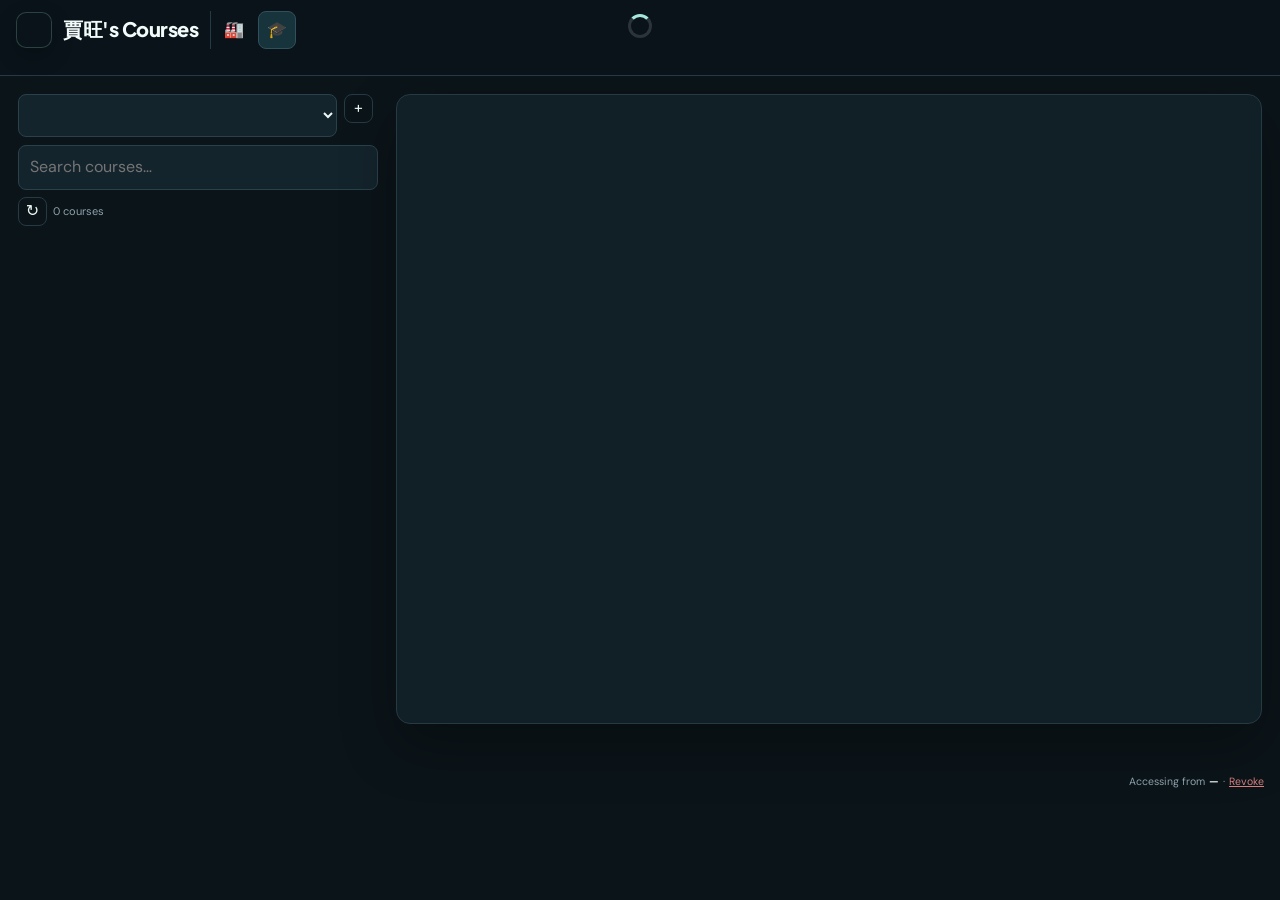
==== commit 57d800ba: "V6 apply unified Work theme: courses.html" ====
--- a/courses.html
+++ b/courses.html
@@ -68,7 +68,7 @@
     @media(max-width:900px),(orientation:portrait) and (max-width:1100px){.layout{grid-template-columns:1fr;padding:0 12px;margin-top:12px}.list{max-height:none;overflow:visible}.content{min-height:65vh;padding:18px}body:not(.detailOpen):not(.homeOpen) .content{display:none!important}body.detailOpen .shelf,body.homeOpen .shelf{display:none!important}body.detailOpen .content,body.homeOpen .content{display:block!important}body.detailOpen .compactBack,body.homeOpen .compactBack{display:inline-flex}}
     @media(max-width:650px){.topbar{padding:8px 10px}.brand{font-size:17px}.surfaceNav a{width:28px;height:28px}.layout{padding:0 10px}.content{padding:14px;border-radius:12px}.homeTop,.detailTop{flex-direction:column}.topActions{width:100%;justify-content:flex-start}.grid2{grid-template-columns:1fr}.manageRow{align-items:flex-start;flex-direction:column}.manageActions{justify-content:flex-start}.deviceFooter{padding:9px 12px 14px}}
   </style>
-  <link rel="stylesheet" href="portfolio-dark.css?v=1">
+  <link rel="stylesheet" href="portfolio-dark.css?v=6">
   <script src="mywork-shim.js?v=1"></script>
 </head>
 <body>
@@ -128,7 +128,7 @@
 function accessKey(){return BASE_ACCESS_KEY+'::D:'+String(DEVICE_TOKEN||'')+'::F:'+encodeURIComponent(String(DEVICE_FINGERPRINT||''))}
 function isAuthError(e){var t=errText(e).toLowerCase();return t.indexOf('unauthorized')>=0||t.indexOf('access denied')>=0||t.indexOf('different browser/device')>=0}
 function clearToken(){try{localStorage.removeItem(TOKEN_STORAGE_KEY);localStorage.removeItem('JAW_ANNOTATED_DEVICE_TOKEN_V75')}catch(e){}}
-function failKeepUi(e){hideLoader();if(isAuthError(e)){clearToken();toast('Device authorization expired. Open 賈旺\'s Note Book and authorize this browser again.',true);return}toast(errText(e),true)}
+function failKeepUi(e){hideLoader();if(isAuthError(e)){clearToken();toast('Device authorization expired. Open 賈旺's Reader and authorize this browser again.',true);return}toast(errText(e),true)}
 function revokeCurrentDevice(){if(!DEVICE_TOKEN||!ACCESS_KEY)return;google.script.run.withSuccessHandler(function(){clearToken();location.href=COURSES_URL.split('&device=')[0]}).withFailureHandler(function(e){toast(errText(e),true)}).revokeLiteratureCurrentDeviceV62(DEVICE_TOKEN,DEVICE_FINGERPRINT,ACCESS_KEY)}
 function tmpId(prefix){return'TMP-'+prefix+'-'+Date.now()+'-'+Math.random().toString(36).slice(2,7)}
 function isPendingId(id){return String(id||'').indexOf('TMP-')===0}
--- a/portfolio-dark.css
+++ b/portfolio-dark.css
@@ -1,4 +1,4 @@
-/* V5_PORTFOLIO_DARK_THEME_20261114 */
+/* V6_UNIFIED_READER_WORK_THEME_20261115 */
 @import url('https://fonts.googleapis.com/css2?family=DM+Sans:wght@400;500;600;700&family=Plus+Jakarta+Sans:wght@400;500;600;700;800&display=swap');
 :root{
   --bg:#0b1419!important;
@@ -48,3 +48,67 @@
 .workAuthV1{margin-top:26px;padding:29px 30px;background:#111f27;border:1px solid #263a44;border-radius:14px}.workAuthV1 h2{margin:0 0 7px;font-size:22px}.workLabelV1{display:block;color:#8da2aa;font-size:10px;letter-spacing:.08em;text-transform:uppercase;font-weight:700;margin:14px 0 6px}.workActionsV1{display:flex;gap:8px;flex-wrap:wrap;margin-top:14px}.workStatusV1{margin-top:12px;color:#8da2aa;font-size:12px}.workStatusV1.error{color:#e49a9a}
 .workWorkspaceV1{display:none;padding:32px 0 70px}.workWorkspaceV1.show{display:block}.workDeviceV1{display:flex;justify-content:space-between;align-items:center;gap:12px;margin-bottom:16px;color:#8da2aa;font-size:12px}.workGridV1{display:grid;grid-template-columns:repeat(2,minmax(0,1fr));gap:18px}.workCardV1{min-height:210px;padding:28px;background:#111f27;border:1px solid #263a44;border-radius:14px;text-decoration:none;color:#edf7f5;transition:transform .16s,border-color .16s,box-shadow .16s}.workCardV1:hover{transform:translateY(-3px);border-color:#3a6668;box-shadow:0 22px 55px rgba(0,0,0,.22)}.workIconV1{width:48px;height:48px;display:grid;place-items:center;border-radius:11px;background:#17343c;border:1px solid #2b5057;font-size:23px;margin-bottom:34px}.workCardV1 h3{font:800 20px 'Plus Jakarta Sans';letter-spacing:-.035em;margin:0 0 8px}.workCardV1 p{color:#8fa5ad;font-size:12px;line-height:1.7;margin:0}.workStageV1{display:none;position:fixed;inset:0;z-index:50;background:#0b1419}.workStageV1.show{display:block}.workFrameV1{width:100%;height:100%;border:0;background:#0b1419}.workHomeBtnV1{position:fixed;right:16px;bottom:16px;z-index:80;width:42px;height:42px;border:1px solid #314a54;border-radius:50%;background:rgba(23,40,50,.94);color:#edf7f5;font-size:19px;cursor:pointer;box-shadow:0 12px 30px rgba(0,0,0,.28)}body.workModuleModeV1{overflow:hidden}
 @media(max-width:700px){.workTopbarInnerV1,.workShellV1{width:min(100% - 28px,1100px)}.workNavV1 a:not(.workBtnV1){display:none}.workHeroV1{padding:38px 24px 36px;border-radius:15px}.workGridV1{grid-template-columns:1fr}.workCardV1{min-height:160px}}
+
+/* V6 — match Work to Reader */
+body,button,input,select,textarea{font-family:'DM Sans',system-ui,sans-serif!important}
+body *{font-family:'DM Sans',system-ui,sans-serif!important}
+h1,h2,h3,h4,h5,h6,
+.brand,.brandBtn,.workBrandV1,
+[class*="Title"],[class*="title"],
+[class*="Heading"],[class*="heading"],
+.accTitle,.rowTitle,.courseTitle,.assignmentTitle,.manageTitle,
+.deviceGateBrand,.modalHead h3,.sectionHead h3{
+  font-family:'Plus Jakarta Sans',system-ui,sans-serif!important
+}
+code,pre,kbd,samp,.mono{font-family:ui-monospace,SFMono-Regular,Menlo,Consolas,monospace!important}
+
+.workTopbarInnerV1{justify-content:flex-start!important}
+.workBrandV1{font-size:15px!important;letter-spacing:-.01em!important}
+.workNavV1{display:none!important}
+.workHomeBtnV1{display:none!important}
+
+.workAuthV1 h2{
+  font:800 22px 'Plus Jakarta Sans',system-ui,sans-serif!important;
+  letter-spacing:-.035em!important;
+  margin:0 0 7px!important;
+}
+.workAuthV1 input{
+  display:block!important;
+  width:100%!important;
+  min-height:56px!important;
+  padding:11px 13px!important;
+  border:1px solid #2a414c!important;
+  border-radius:10px!important;
+  background:#14242c!important;
+  color:#edf7f5!important;
+  font-size:16px!important;
+  outline:none!important;
+}
+.workAuthV1 input:focus{border-color:#65c7bd!important;box-shadow:0 0 0 2px rgba(101,199,189,.1)!important}
+.workAuthV1 .btn,.workDeviceV1 .btn{
+  appearance:none!important;
+  display:inline-flex!important;
+  align-items:center!important;
+  justify-content:center!important;
+  gap:8px!important;
+  min-height:48px!important;
+  padding:10px 16px!important;
+  border:1px solid #2a414c!important;
+  border-radius:10px!important;
+  background:#172832!important;
+  color:#edf7f5!important;
+  font:700 14px 'DM Sans',system-ui,sans-serif!important;
+  cursor:pointer!important;
+}
+.workAuthV1 .btn:hover,.workDeviceV1 .btn:hover{border-color:#65c7bd!important;color:#a6e6da!important}
+.workAuthV1 #sendBtn,.workAuthV1 #confirmBtn{
+  background:#65c7bd!important;
+  border-color:#65c7bd!important;
+  color:#0c1817!important;
+}
+.workAuthV1 #sendBtn:hover,.workAuthV1 #confirmBtn:hover{background:#79dcca!important;color:#0c1817!important}
+.workLabelV1{margin-top:18px!important}
+.workActionsV1{margin-top:16px!important}
+.workStatusV1{margin-top:14px!important}
+.workDeviceV1{padding:0 2px!important}
+.workCardV1 h3{font-family:'Plus Jakarta Sans',system-ui,sans-serif!important}
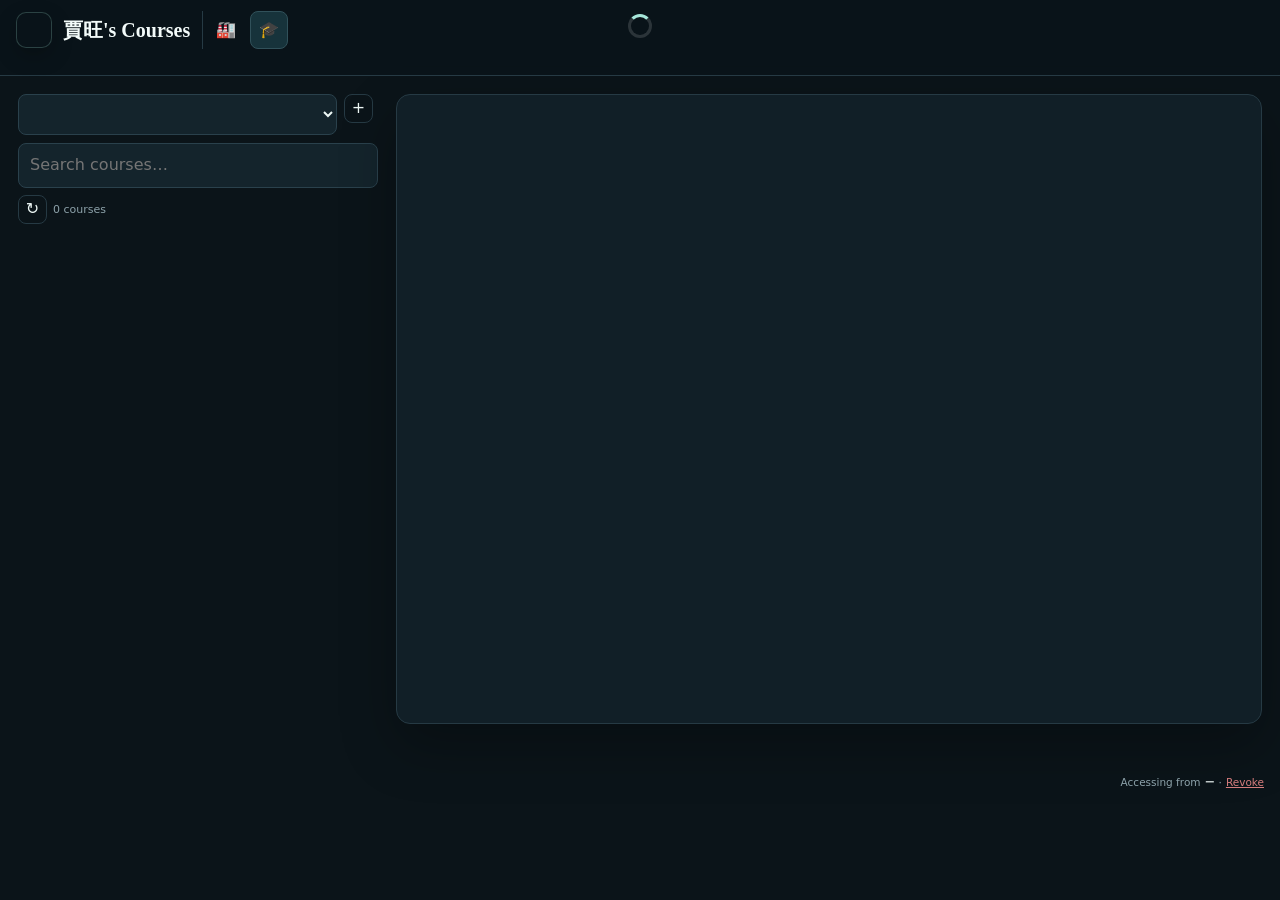
==== commit caf48bb5: "V7 bust typography cache: courses.html" ====
--- a/courses.html
+++ b/courses.html
@@ -68,7 +68,7 @@
     @media(max-width:900px),(orientation:portrait) and (max-width:1100px){.layout{grid-template-columns:1fr;padding:0 12px;margin-top:12px}.list{max-height:none;overflow:visible}.content{min-height:65vh;padding:18px}body:not(.detailOpen):not(.homeOpen) .content{display:none!important}body.detailOpen .shelf,body.homeOpen .shelf{display:none!important}body.detailOpen .content,body.homeOpen .content{display:block!important}body.detailOpen .compactBack,body.homeOpen .compactBack{display:inline-flex}}
     @media(max-width:650px){.topbar{padding:8px 10px}.brand{font-size:17px}.surfaceNav a{width:28px;height:28px}.layout{padding:0 10px}.content{padding:14px;border-radius:12px}.homeTop,.detailTop{flex-direction:column}.topActions{width:100%;justify-content:flex-start}.grid2{grid-template-columns:1fr}.manageRow{align-items:flex-start;flex-direction:column}.manageActions{justify-content:flex-start}.deviceFooter{padding:9px 12px 14px}}
   </style>
-  <link rel="stylesheet" href="portfolio-dark.css?v=6">
+  <link rel="stylesheet" href="portfolio-dark.css?v=7">
   <script src="mywork-shim.js?v=1"></script>
 </head>
 <body>
--- a/portfolio-dark.css
+++ b/portfolio-dark.css
@@ -1,4 +1,4 @@
-/* V6_UNIFIED_READER_WORK_THEME_20261115 */
+/* V7_GSCRIPT_FONT_PARITY_20261115 */
 @import url('https://fonts.googleapis.com/css2?family=DM+Sans:wght@400;500;600;700&family=Plus+Jakarta+Sans:wght@400;500;600;700;800&display=swap');
 :root{
   --bg:#0b1419!important;
@@ -112,3 +112,40 @@
 .workStatusV1{margin-top:14px!important}
 .workDeviceV1{padding:0 2px!important}
 .workCardV1 h3{font-family:'Plus Jakarta Sans',system-ui,sans-serif!important}
+
+/* V7 — match original Apps Script typography */
+body,button,input,select,textarea,
+p,span,label,a,small,div,td,th,
+.muted,.sub,.note,.device,.deviceFooter,.workStatusV1,.workLabelV1{
+  font-family:Inter,ui-sans-serif,system-ui,-apple-system,BlinkMacSystemFont,"Segoe UI",sans-serif!important;
+}
+h1,h2,h3,h4,h5,h6,
+.brand,.brandBtn,.portfolioBrandV5,.workBrandV1,
+.deviceGateBrand,.modalHead h3,.sectionHead h3,
+.accTitle,.rowTitle,.courseTitle,.assignmentTitle,.manageTitle,
+[class*="Title"],[class*="title"]{
+  font-family:Georgia,"Times New Roman",serif!important;
+  letter-spacing:normal!important;
+}
+body>main.shell>.hero h1,
+.workHeroV1 h1{
+  font-family:Georgia,"Times New Roman",serif!important;
+  font-weight:700!important;
+  letter-spacing:-.025em!important;
+}
+body>main.shell .module h3,
+.workCardV1 h3{
+  font-family:Georgia,"Times New Roman",serif!important;
+  font-weight:700!important;
+  letter-spacing:normal!important;
+}
+.portfolioBrandV5,.workBrandV1{
+  font-family:Georgia,"Times New Roman",serif!important;
+  font-weight:700!important;
+  letter-spacing:0!important;
+}
+.topbar .brandBtn,.topbar .brand{
+  font-family:Georgia,"Times New Roman",serif!important;
+  font-weight:700!important;
+  letter-spacing:0!important;
+}
